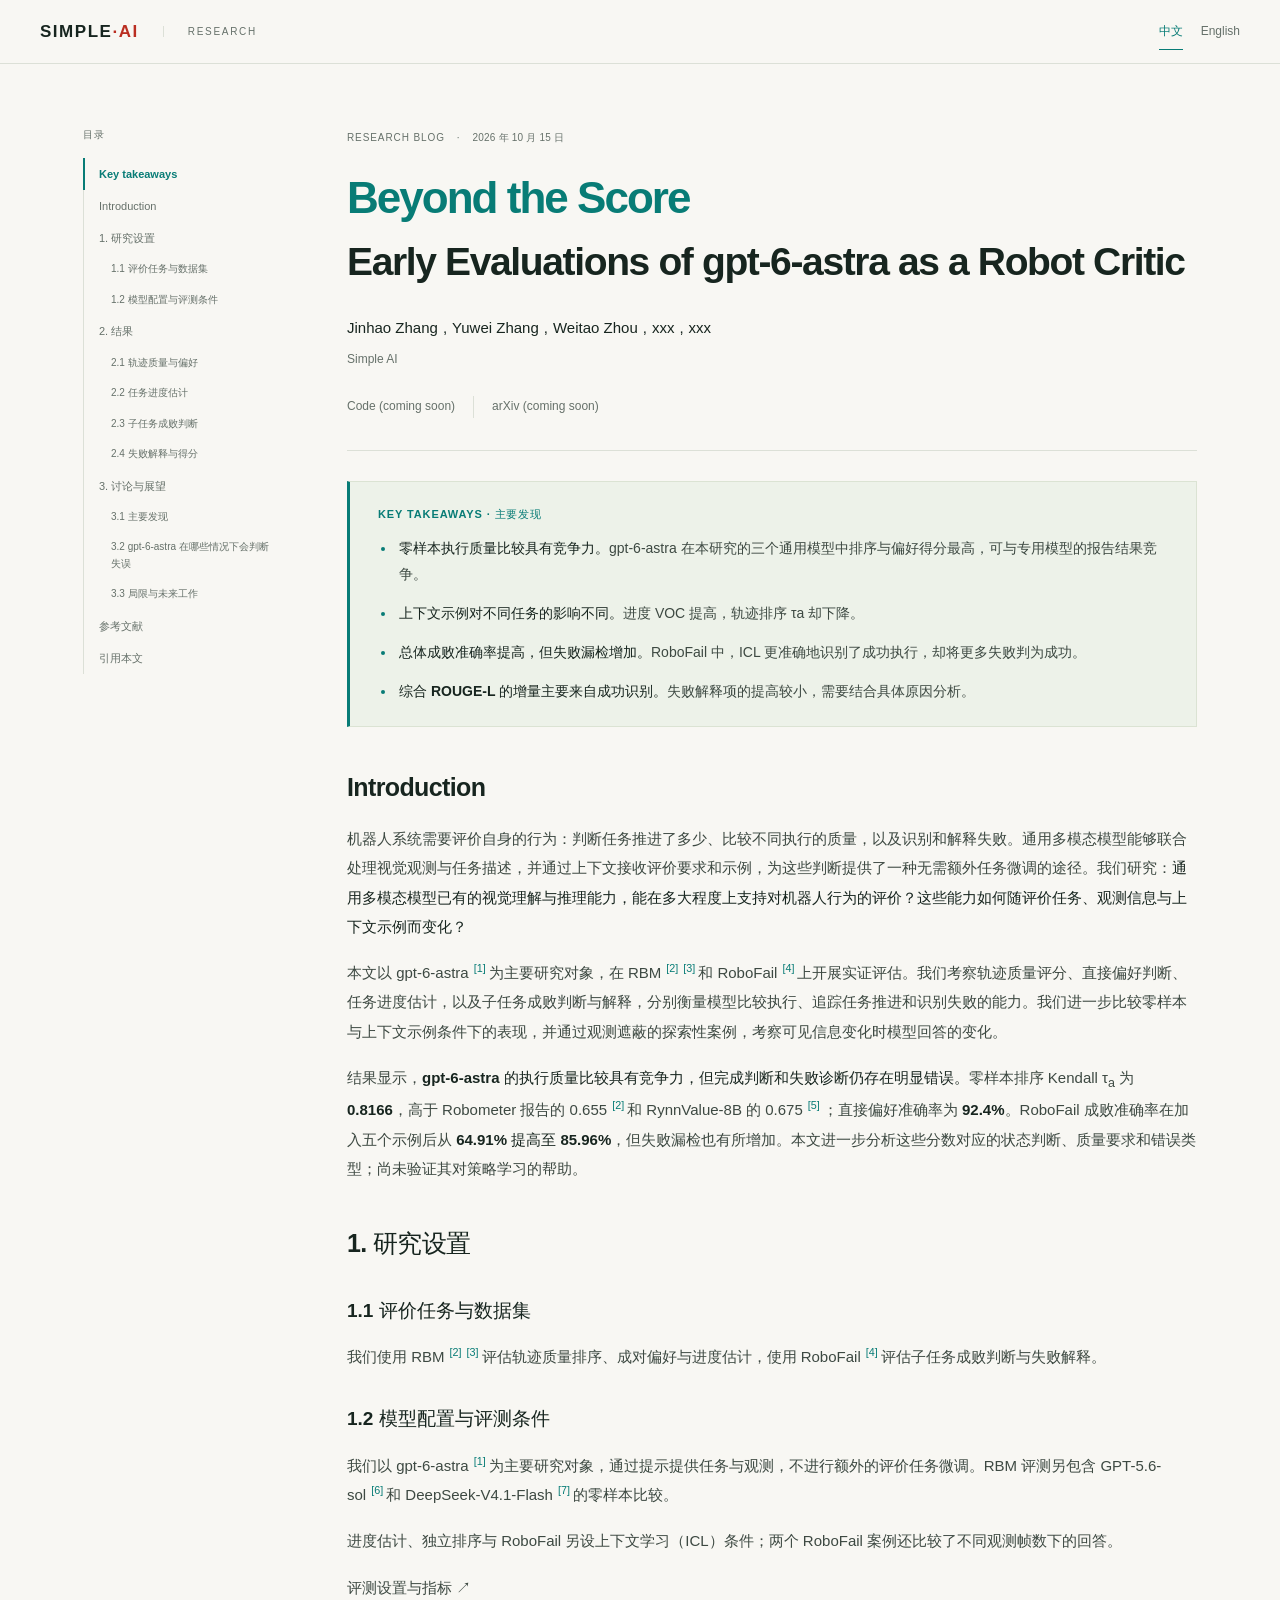
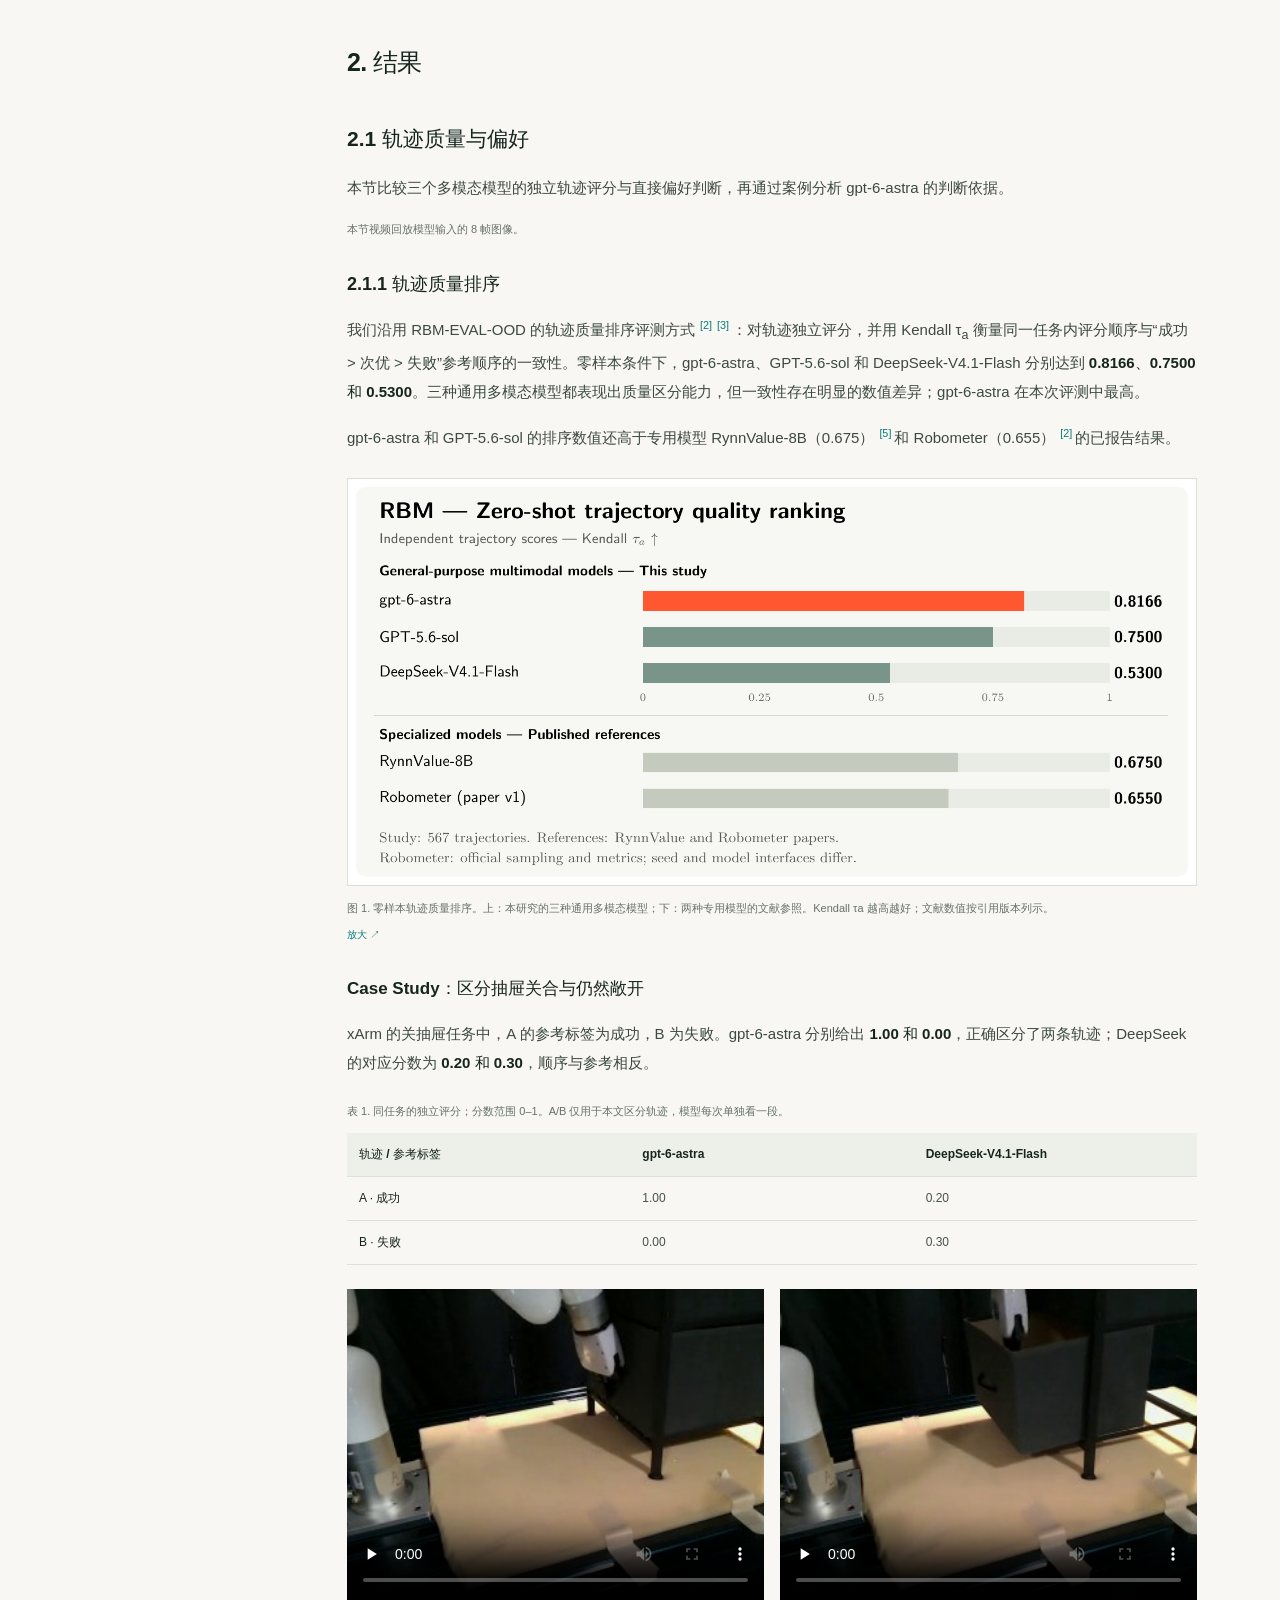
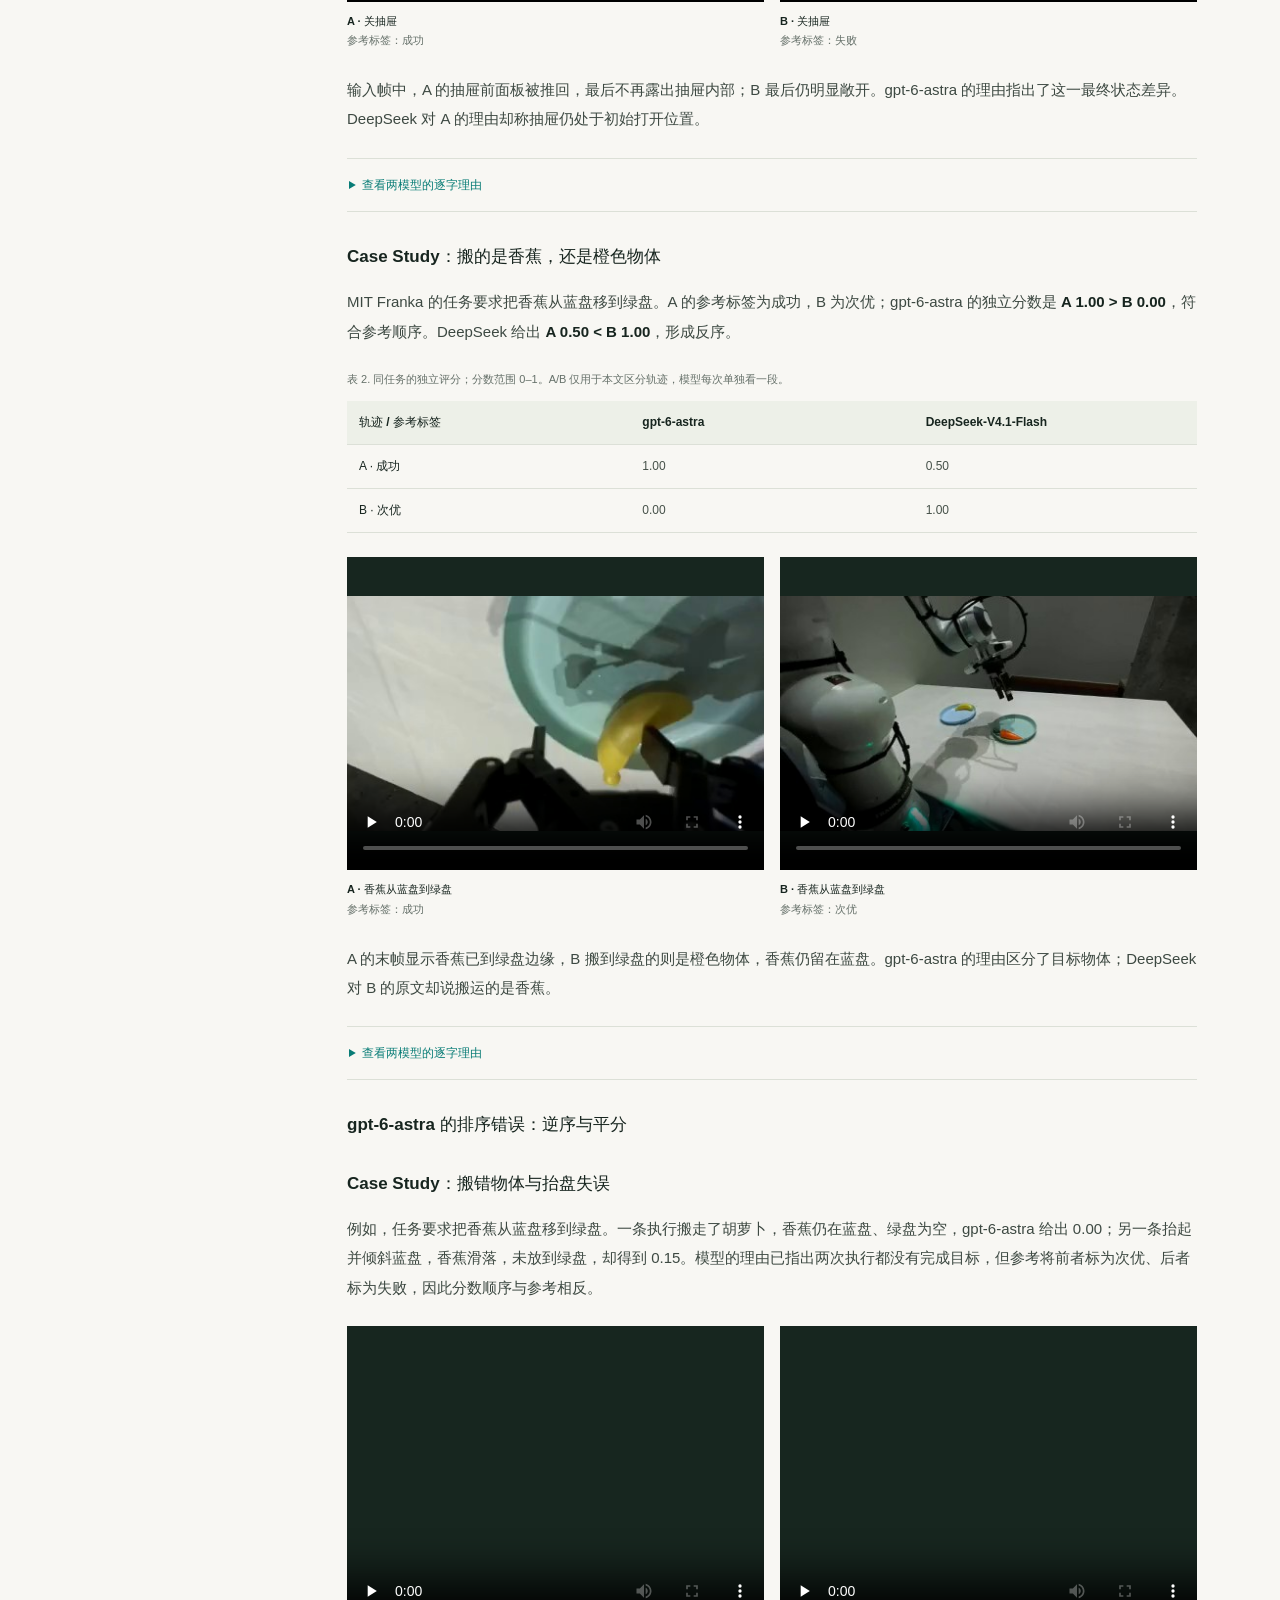
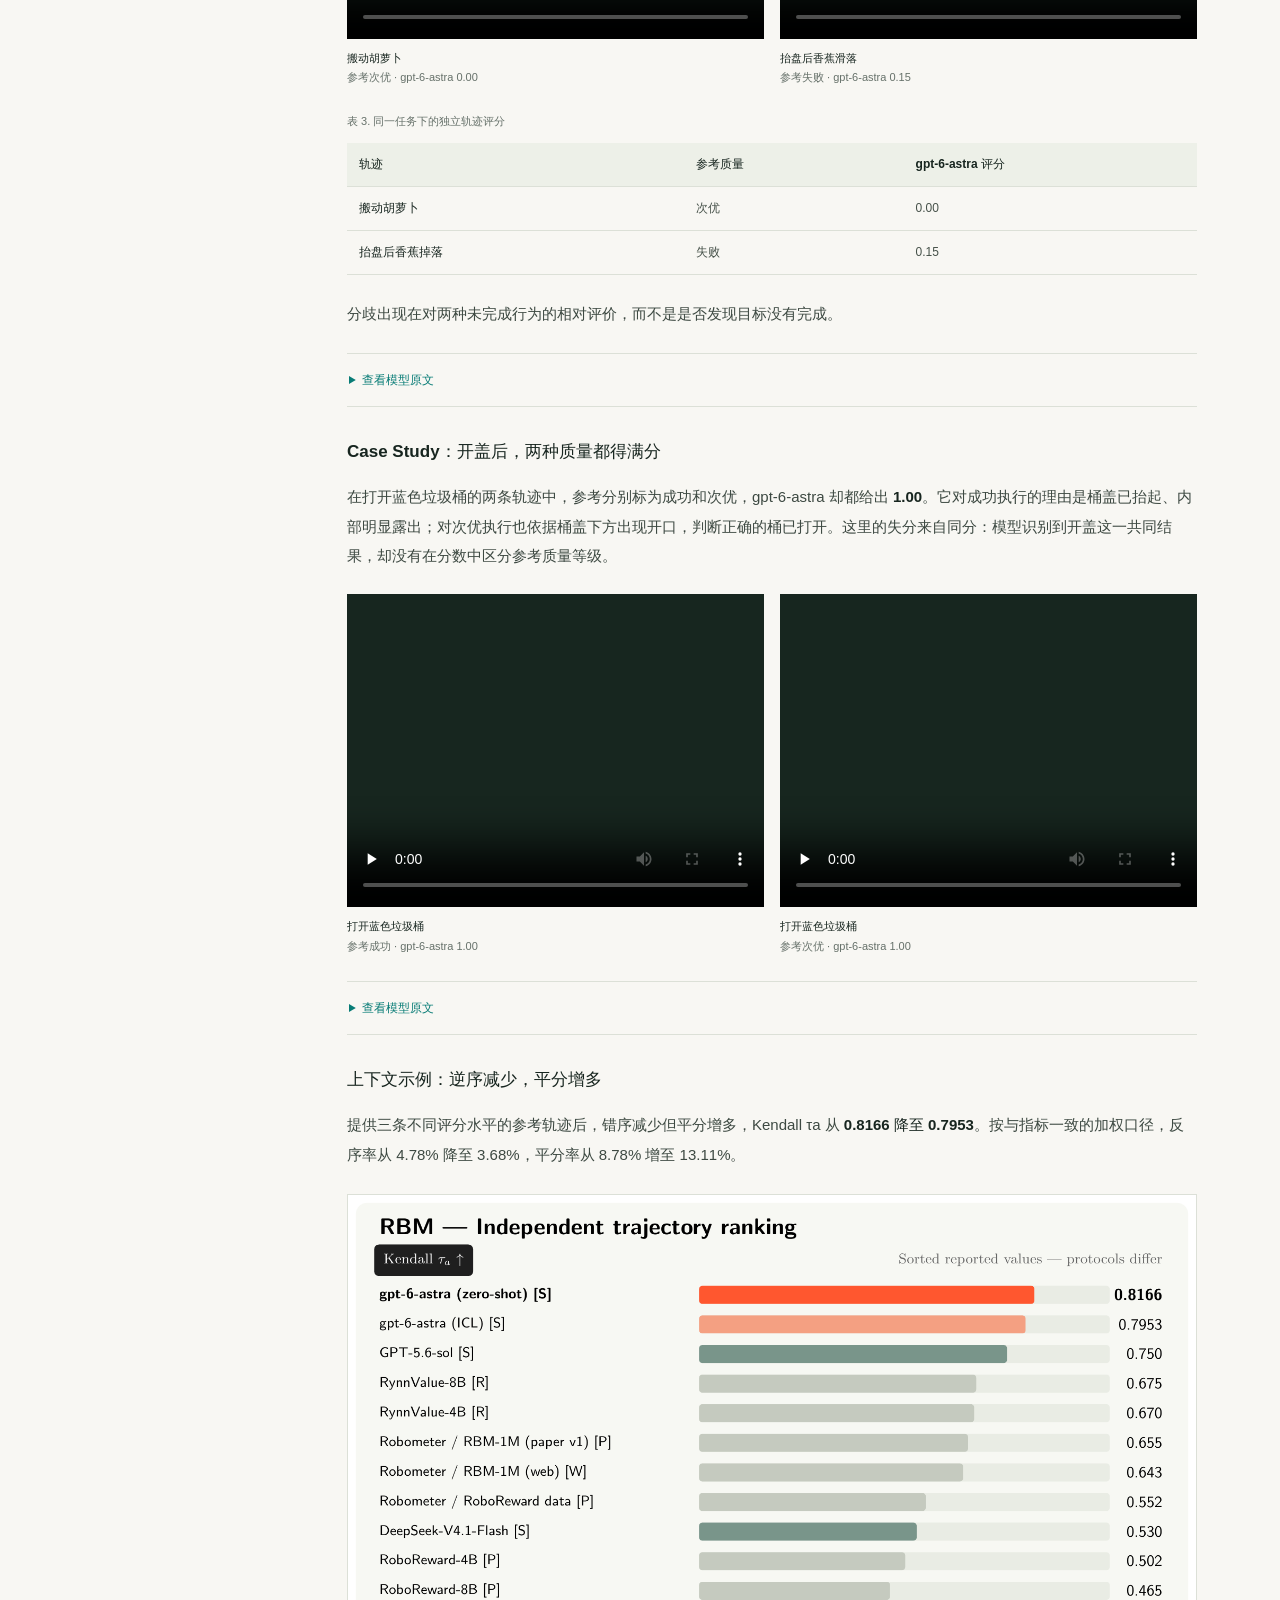
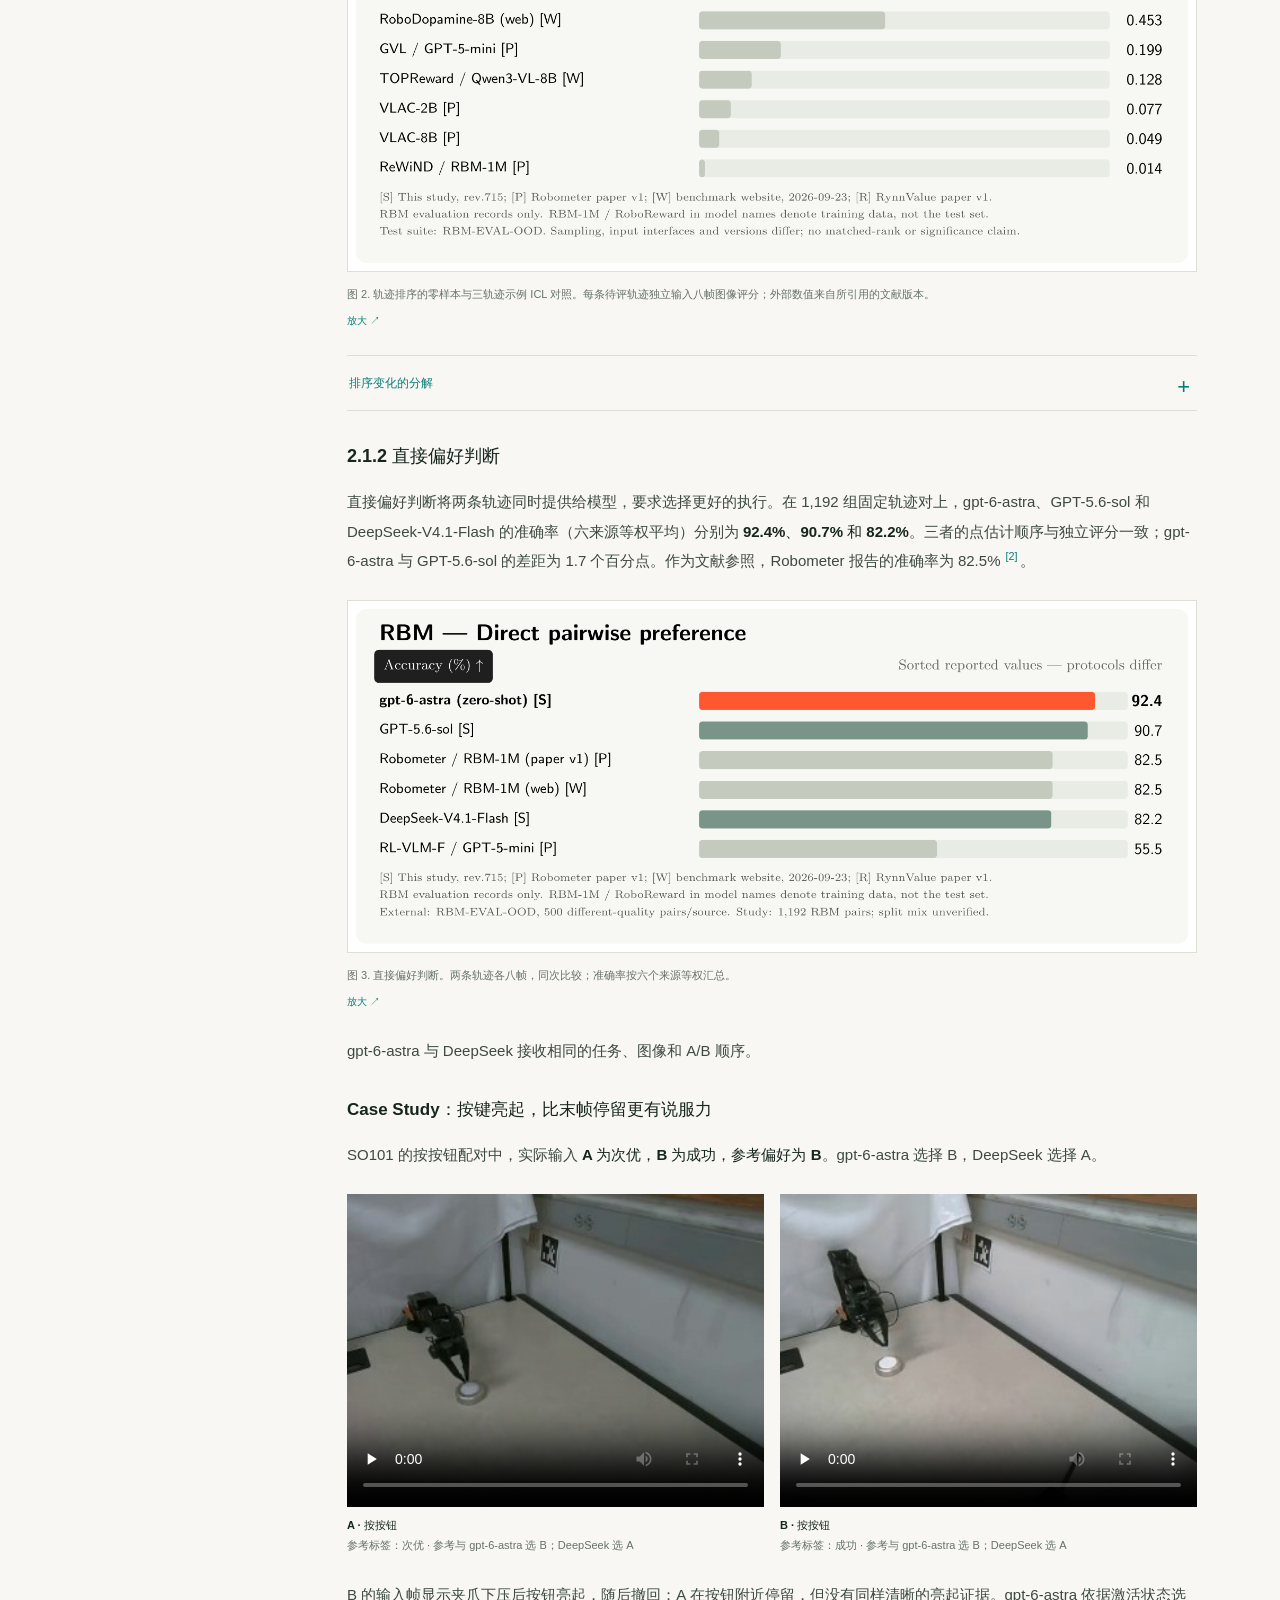
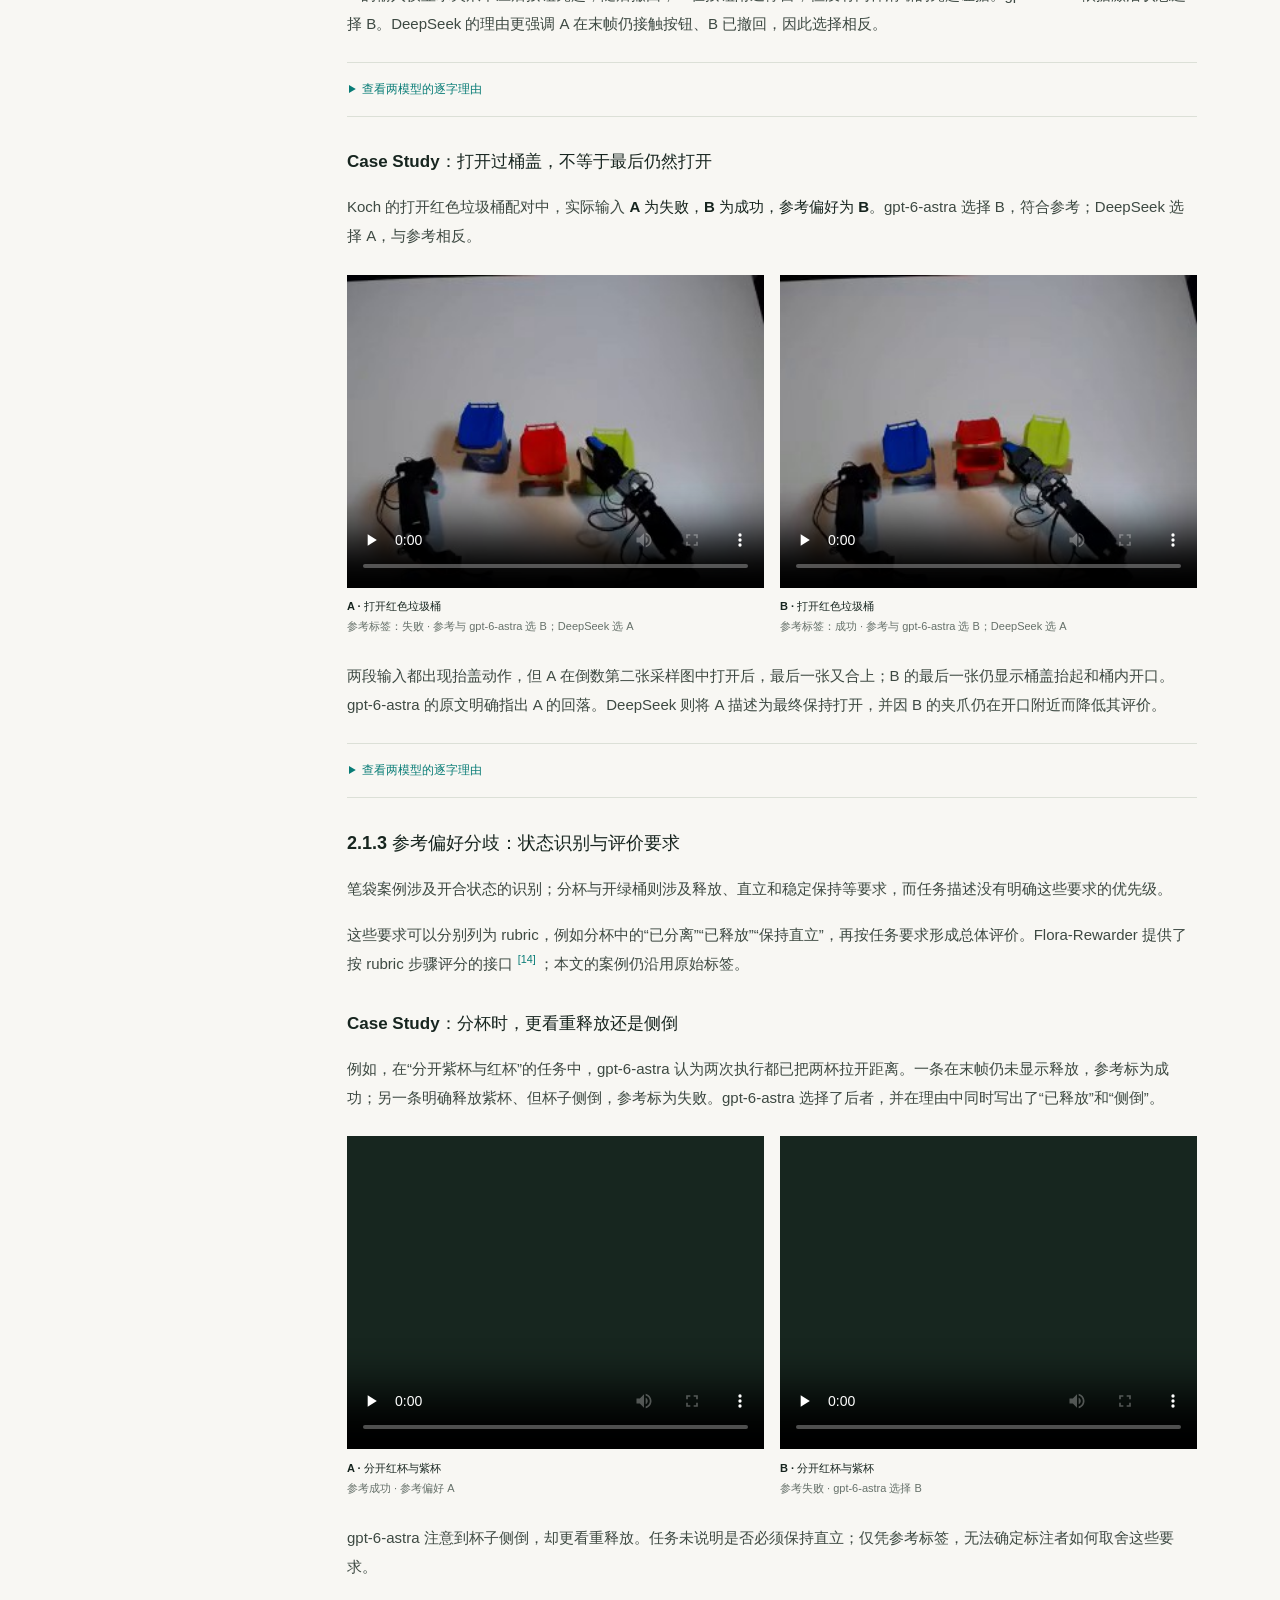
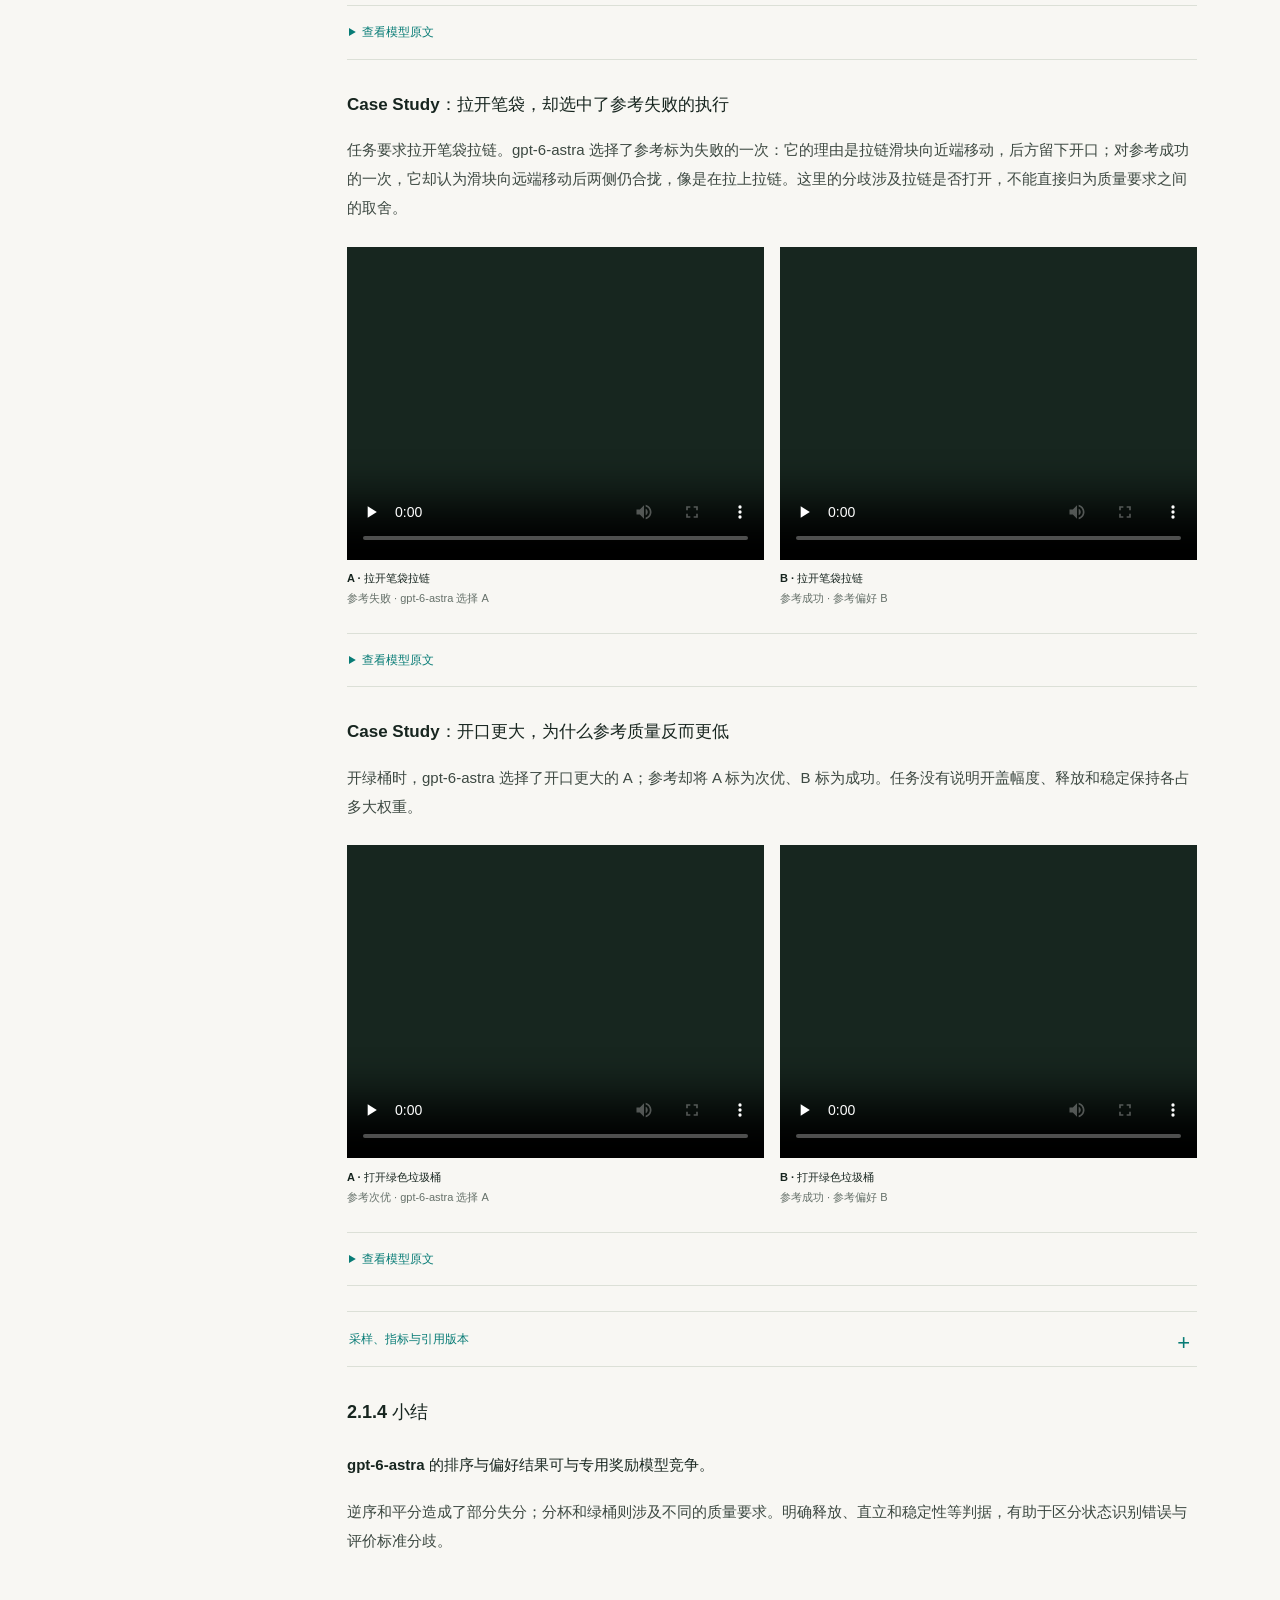
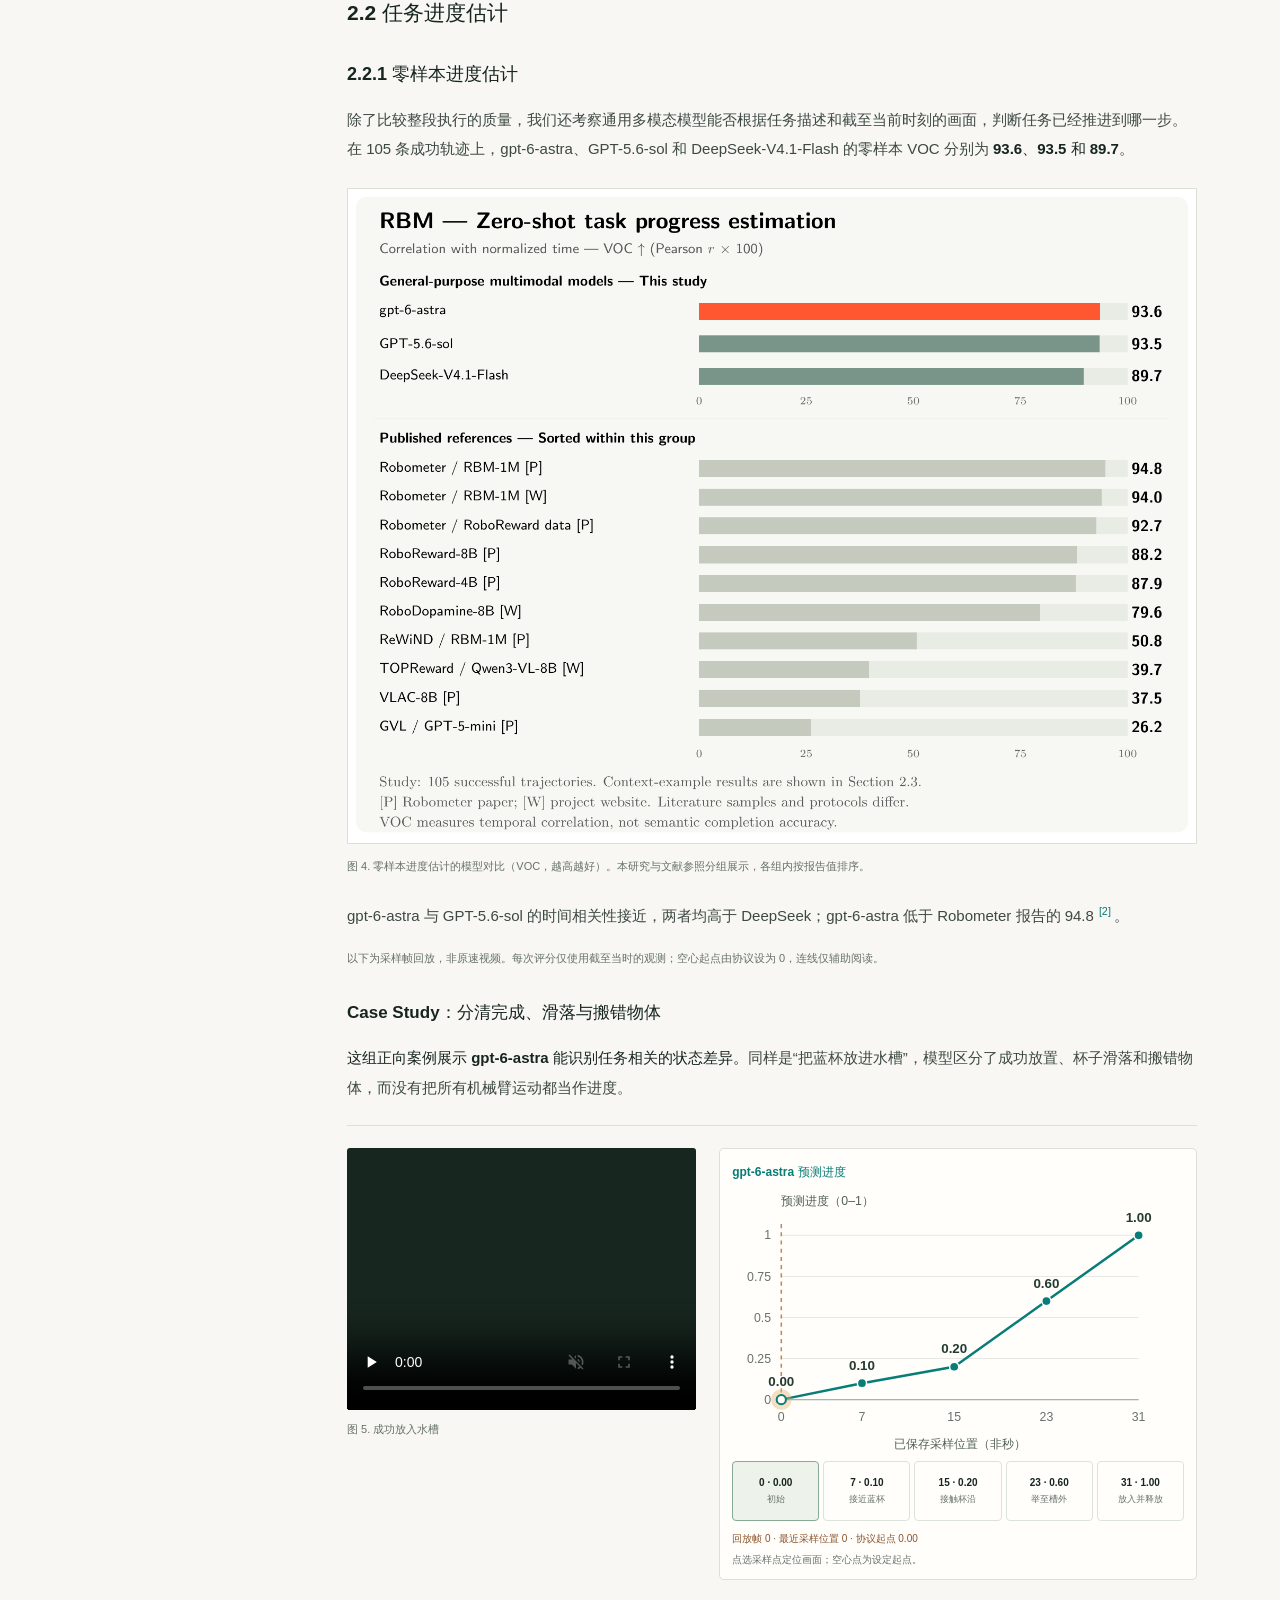
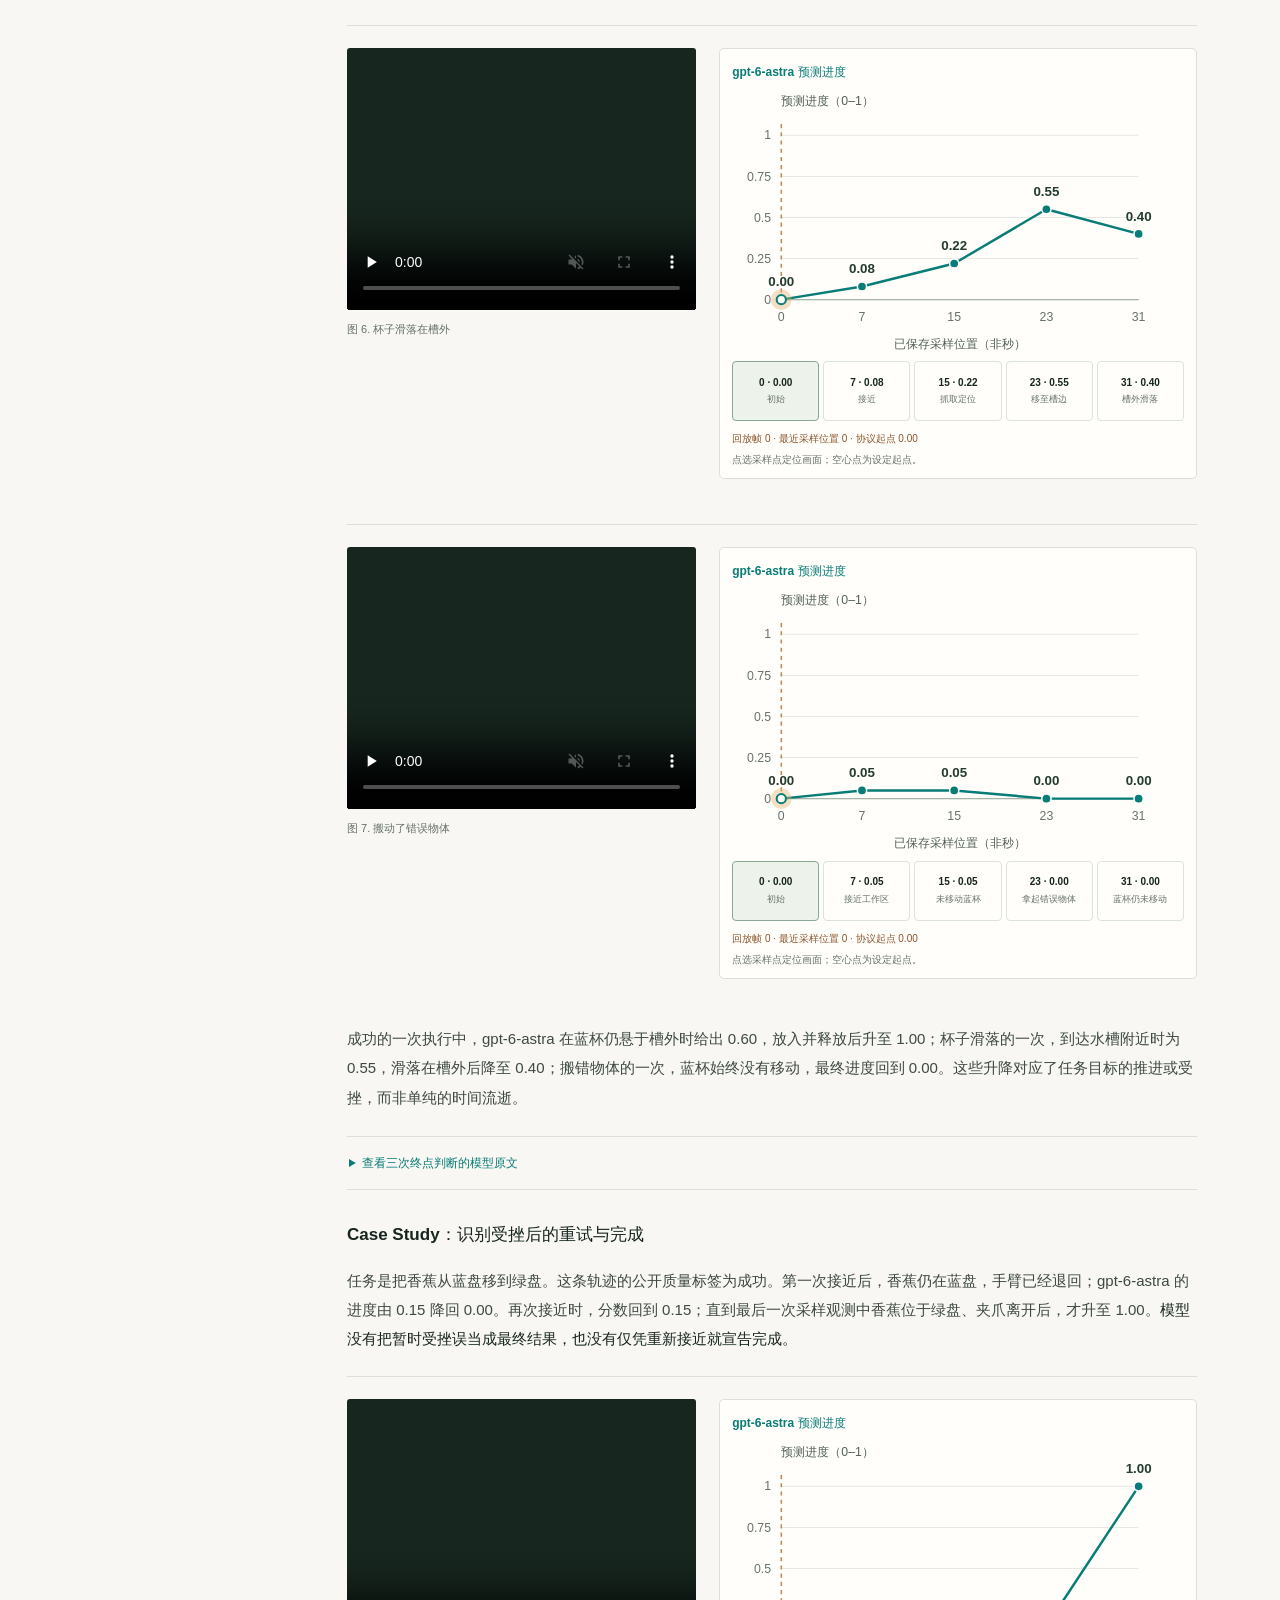
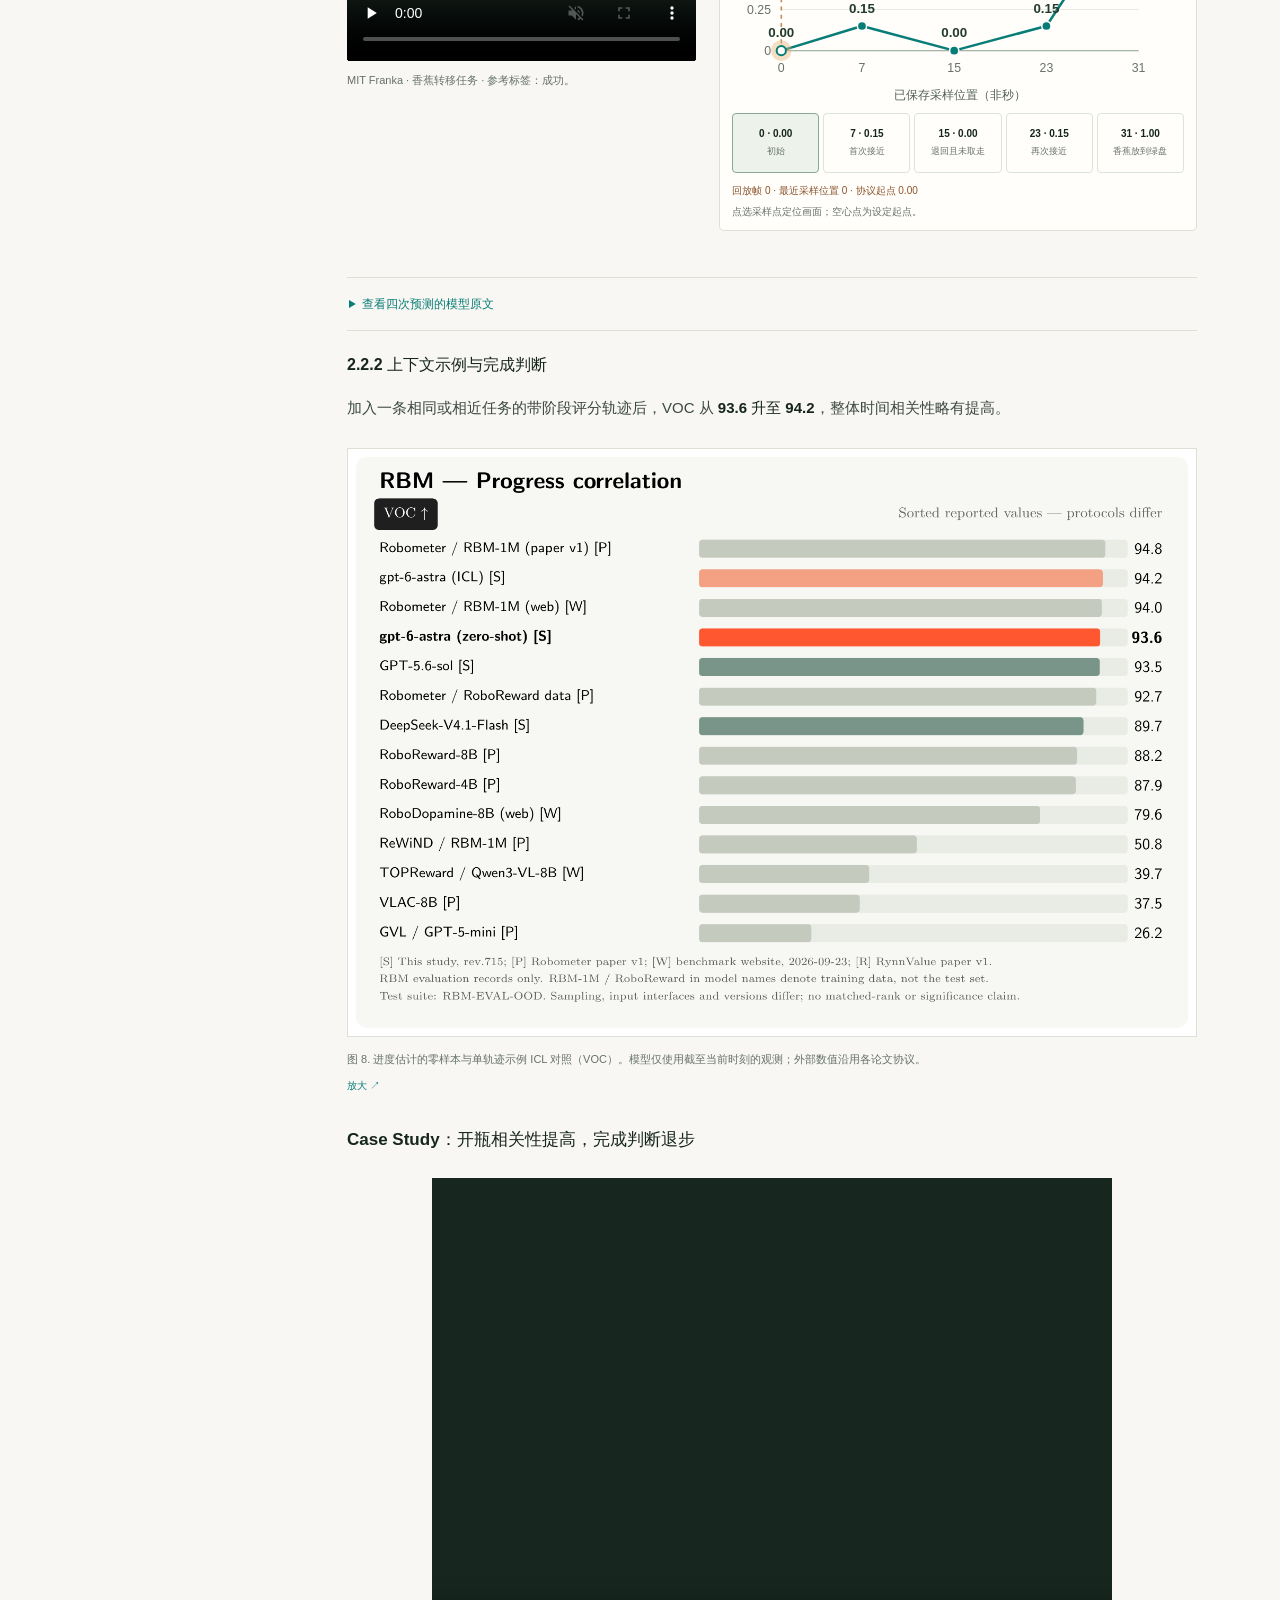
==== index.html @ f00663b4 "Focus section 3.2 on three concrete critic failure modes" ====
<!doctype html>
<html lang="zh-CN">
<head>
<meta charset="utf-8">
<meta name="viewport" content="width=device-width,initial-scale=1">
<title>Beyond the Score: Early Evaluations of gpt-6-astra as a Robot Critic · Simple AI</title>
<meta name="description" content="机器人轨迹质量、进度估计与失败诊断：gpt-6-astra 的离线评估结果、上下文示例分析与研究局限。">
<meta name="theme-color" content="#f8f7f3">
<meta name="citation_author" content="Jinhao Zhang">
<meta name="citation_author" content="Yuwei Zhang">
<meta name="citation_author" content="Weitao Zhou">
<meta property="og:title" content="Beyond the Score: Early Evaluations of gpt-6-astra as a Robot Critic">
<meta property="og:description" content="机器人轨迹质量、进度估计与失败诊断：gpt-6-astra 的离线评估结果、上下文示例分析与研究局限。">
<meta property="og:type" content="article">
<link rel="alternate" hreflang="zh-CN" href="index.html">
<link rel="alternate" hreflang="en" href="en.html">
<link rel="icon" href="assets/favicon.svg" type="image/svg+xml">
<link rel="stylesheet" href="blog.css">
<script src="blog.js" defer>
</script>
</head>
<body>
<a class="skip" href="#takeaways">跳到正文</a>
<header class="header">
<div class="wrap header-inner">
<a class="brand" href="#top" aria-label="Simple AI">SIMPLE<span>·AI</span>
</a>
<span class="research">RESEARCH</span>
<nav class="language-switch" aria-label="语言">
<a data-language-link href="index.html" lang="zh-CN" hreflang="zh-CN" aria-current="page">中文</a>
<a data-language-link href="en.html" lang="en" hreflang="en">English</a>
</nav>
</div>
</header>
<div id="reading-progress" aria-hidden="true">
</div>
<main id="top">
<div class="wrap article-shell">
<aside class="toc" aria-label="文章目录">
<p>目录</p>
<nav>
<a class="" href="#takeaways">Key takeaways</a>
<a class="" href="#overview">Introduction</a>
<a class="" href="#setup">1. 研究设置</a>
<a class="subsection" href="#benchmark-choice">1.1 评价任务与数据集</a>
<a class="subsection" href="#comparison-protocol">1.2 模型配置与评测条件</a>
<a class="" href="#results">2. 结果</a>
<a class="subsection" href="#quality-results">2.1 轨迹质量与偏好</a>
<a class="subsection" href="#progress-results">2.2 任务进度估计</a>
<a class="subsection" href="#failure">2.3 子任务成败判断</a>
<a class="subsection" href="#explanations">2.4 失败解释与得分</a>
<a class="" href="#outlook">3. 讨论与展望</a>
<a class="subsection" href="#conclusions">3.1 主要发现</a>
<a class="subsection" href="#failure-modes">3.2 gpt-6-astra 在哪些情况下会判断失误</a>
<a class="subsection" href="#limitations">3.3 局限与未来工作</a>
<a class="" href="#resources">参考文献</a>
<a class="" href="#citation">引用本文</a>
</nav>
</aside>
<article class="article">
<header class="article-title">
<p class="publication-meta">RESEARCH BLOG <span>·</span> <time datetime="2026-10-15">2026 年 10 月 15 日</time>
</p>
<h1>
<span class="title-name">Beyond the Score</span>
<span class="title-description">Early Evaluations of gpt-6-astra as a Robot Critic</span>
</h1>
<div class="author-block">
<p class="authors">
<span>Jinhao Zhang</span>, <span>Yuwei Zhang</span>, <span>Weitao Zhou</span>, <span>xxx</span>, <span>xxx</span>
</p>
<p class="organization">Simple AI</p>
</div>
<div class="publication-links" aria-label="研究材料">
<span class="unreleased">Code <small>(coming soon)</small>
</span>
<span class="unreleased">arXiv <small>(coming soon)</small>
</span>
</div>
</header>
<section id="takeaways" class="key-takeaways" data-toc>
<h2>Key takeaways · 主要发现</h2>
<ul>
<li>
<strong>零样本执行质量比较具有竞争力。</strong>gpt-6-astra 在本研究的三个通用模型中排序与偏好得分最高，可与专用模型的报告结果竞争。</li>
<li>
<strong>上下文示例对不同任务的影响不同。</strong>进度 VOC 提高，轨迹排序 τa 却下降。</li>
<li>
<strong>总体成败准确率提高，但失败漏检增加。</strong>RoboFail 中，ICL 更准确地识别了成功执行，却将更多失败判为成功。</li>
<li>
<strong>综合 ROUGE-L 的增量主要来自成功识别。</strong>失败解释项的提高较小，需要结合具体原因分析。</li>
</ul>
</section>
<section id="overview" class="" data-toc>
<h2>Introduction</h2>
<p class="">机器人系统需要评价自身的行为：判断任务推进了多少、比较不同执行的质量，以及识别和解释失败。通用多模态模型能够联合处理视觉观测与任务描述，并通过上下文接收评价要求和示例，为这些判断提供了一种无需额外任务微调的途径。我们研究：<strong>通用多模态模型已有的视觉理解与推理能力，能在多大程度上支持对机器人行为的评价？这些能力如何随评价任务、观测信息与上下文示例而变化？</strong>
</p>
<p class="">本文以 gpt-6-astra<sup class="citation">
<a href="#ref-astra" aria-label="OpenAI: gpt-6-astra">[1]</a>
</sup> 为主要研究对象，在 RBM<sup class="citation">
<a href="#ref-robometer" aria-label="Robometer">[2]</a>
</sup>
<sup class="citation">
<a href="#ref-rbm" aria-label="RBM-EVAL-OOD">[3]</a>
</sup> 和 RoboFail<sup class="citation">
<a href="#ref-reflect" aria-label="REFLECT / RoboFail">[4]</a>
</sup> 上开展实证评估。我们考察轨迹质量评分、直接偏好判断、任务进度估计，以及子任务成败判断与解释，分别衡量模型比较执行、追踪任务推进和识别失败的能力。我们进一步比较零样本与上下文示例条件下的表现，并通过观测遮蔽的探索性案例，考察可见信息变化时模型回答的变化。</p>
<p class="">结果显示，<strong>gpt-6-astra 的执行质量比较具有竞争力，但完成判断和失败诊断仍存在明显错误。</strong>零样本排序 Kendall τ<sub>a</sub> 为 <strong>0.8166</strong>，高于 Robometer 报告的 0.655<sup class="citation">
<a href="#ref-robometer" aria-label="Robometer">[2]</a>
</sup> 和 RynnValue-8B 的 0.675<sup class="citation">
<a href="#ref-rynnvalue" aria-label="RynnValue">[5]</a>
</sup>；直接偏好准确率为 <strong>92.4%</strong>。RoboFail 成败准确率在加入五个示例后从 <strong>64.91% 提高至 85.96%</strong>，但失败漏检也有所增加。本文进一步分析这些分数对应的状态判断、质量要求和错误类型；尚未验证其对策略学习的帮助。</p>
</section>
<section id="setup" class="" data-toc>
<h2>1. 研究设置</h2>
<h3 id="benchmark-choice" data-toc>1.1 评价任务与数据集</h3>
<p class="">我们使用 RBM<sup class="citation">
<a href="#ref-robometer" aria-label="Robometer">[2]</a>
</sup>
<sup class="citation">
<a href="#ref-rbm" aria-label="RBM-EVAL-OOD">[3]</a>
</sup> 评估轨迹质量排序、成对偏好与进度估计，使用 RoboFail<sup class="citation">
<a href="#ref-reflect" aria-label="REFLECT / RoboFail">[4]</a>
</sup> 评估子任务成败判断与失败解释。</p>
<h3 id="comparison-protocol" data-toc>1.2 模型配置与评测条件</h3>
<p class="">我们以 gpt-6-astra<sup class="citation">
<a href="#ref-astra" aria-label="OpenAI: gpt-6-astra">[1]</a>
</sup> 为主要研究对象，通过提示提供任务与观测，不进行额外的评价任务微调。RBM 评测另包含 GPT-5.6-sol<sup class="citation">
<a href="#ref-sol" aria-label="OpenAI: GPT-5.6 Sol">[6]</a>
</sup> 和 DeepSeek-V4.1-Flash<sup class="citation">
<a href="#ref-deepseek" aria-label="DeepSeek-V4.1-Flash">[7]</a>
</sup> 的零样本比较。</p>
<p class="">进度估计、独立排序与 RoboFail 另设上下文学习（ICL）条件；两个 RoboFail 案例还比较了不同观测帧数下的回答。</p>
<p class="">
<a href="#metrics">评测设置与指标 ↗</a>
</p>
</section>
<section id="results" class="" data-toc>
<h2>2. 结果</h2>
<section id="quality-results" class="result-topic" data-toc>
<h3>2.1 轨迹质量与偏好</h3>
<p class="">本节比较三个多模态模型的独立轨迹评分与直接偏好判断，再通过案例分析 gpt-6-astra 的判断依据。</p>
<p id="rbm-replay-note" class="fine">本节视频回放模型输入的 8 帧图像。</p>
<h4 id="ranking-results" data-toc>2.1.1 轨迹质量排序</h4>
<p>我们沿用 RBM-EVAL-OOD 的轨迹质量排序评测方式<sup class="citation">
<a href="#ref-robometer" aria-label="Robometer">[2]</a>
</sup>
<sup class="citation">
<a href="#ref-rbm" aria-label="RBM-EVAL-OOD">[3]</a>
</sup>：对轨迹独立评分，并用 Kendall τ<sub>a</sub> 衡量同一任务内评分顺序与“成功 &gt; 次优 &gt; 失败”参考顺序的一致性。零样本条件下，gpt-6-astra、GPT-5.6-sol 和 DeepSeek-V4.1-Flash 分别达到 <strong>0.8166、0.7500 和 0.5300</strong>。三种通用多模态模型都表现出质量区分能力，但一致性存在明显的数值差异；gpt-6-astra 在本次评测中最高。</p>
<p>gpt-6-astra 和 GPT-5.6-sol 的排序数值还高于专用模型 RynnValue-8B（0.675）<sup class="citation">
<a href="#ref-rynnvalue" aria-label="RynnValue">[5]</a>
</sup>和 Robometer（0.655）<sup class="citation">
<a href="#ref-robometer" aria-label="Robometer">[2]</a>
</sup>的已报告结果。</p>
<figure class="figure">
<button type="button" data-zoom aria-label="三种通用多模态模型的零样本排序结果与专用模型文献参照">
<img loading="lazy" src="assets/figures/01_ranking_zero_shot.png" alt="三种通用多模态模型的零样本排序结果与专用模型文献参照" width="1600" height="767">
</button>
<figcaption>图 1. 零样本轨迹质量排序。上：本研究的三种通用多模态模型；下：两种专用模型的文献参照。Kendall τa 越高越好；文献数值按引用版本列示。<span class="zoom-label" aria-hidden="true">放大 ↗</span>
</figcaption>
</figure>

<div class="positive-case" data-positive-case="ranking-drawer">
<h5 class="case-title" id="ranking-drawer-case">Case Study：区分抽屉关合与仍然敞开</h5>
<p>xArm 的关抽屉任务中，A 的参考标签为成功，B 为失败。gpt-6-astra 分别给出 <strong>1.00 和 0.00</strong>，正确区分了两条轨迹；DeepSeek 的对应分数为 <strong>0.20 和 0.30</strong>，顺序与参考相反。</p>
<div class="table-scroll" role="region" tabindex="0">
<table class="case-table">
<caption>表 1. 同任务的独立评分；分数范围 0–1。A/B 仅用于本文区分轨迹，模型每次单独看一段。</caption>
<thead>
<tr>
<th scope="col">轨迹 / 参考标签</th>
<th scope="col">gpt-6-astra</th>
<th scope="col">DeepSeek-V4.1-Flash</th>
</tr>
</thead>
<tbody>
<tr>
<th scope="row">A · 成功</th>
<td>1.00</td>
<td>0.20</td>
</tr>
<tr>
<th scope="row">B · 失败</th>
<td>0.00</td>
<td>0.30</td>
</tr>
</tbody>
</table>
</div>
<div class="case-video-grid case-replay-grid" role="group" aria-labelledby="ranking-drawer-case" aria-describedby="rbm-replay-note">
<figure>
<video controls playsinline preload="none" poster="assets/case-studies/ranking-drawer-a.jpg" aria-label="A · 关抽屉 · 参考标签：成功" aria-describedby="ranking-drawer-a-caption">
<source src="assets/case-studies/ranking-drawer-a.mp4" type="video/mp4">浏览器不支持视频播放。<a href="assets/case-studies/ranking-drawer-a.mp4">打开输入帧回放</a>
</video>
<figcaption id="ranking-drawer-a-caption">
<strong>A · 关抽屉</strong>参考标签：成功</figcaption>
</figure>
<figure>
<video controls playsinline preload="none" poster="assets/case-studies/ranking-drawer-b.jpg" aria-label="B · 关抽屉 · 参考标签：失败" aria-describedby="ranking-drawer-b-caption">
<source src="assets/case-studies/ranking-drawer-b.mp4" type="video/mp4">浏览器不支持视频播放。<a href="assets/case-studies/ranking-drawer-b.mp4">打开输入帧回放</a>
</video>
<figcaption id="ranking-drawer-b-caption">
<strong>B · 关抽屉</strong>参考标签：失败</figcaption>
</figure>
</div>
<p>输入帧中，A 的抽屉前面板被推回，最后不再露出抽屉内部；B 最后仍明显敞开。gpt-6-astra 的理由指出了这一最终状态差异。DeepSeek 对 A 的理由却称抽屉仍处于初始打开位置。</p>
<details class="method-detail">
<summary>查看两模型的逐字理由</summary>
<dl class="model-quotes">
<div>
<dt>gpt-6-astra · A · 1.00</dt>
<dd lang="en">The robot pushes the protruding drawer inward until its front is flush with the cabinet frame and the open top is no longer visible. The final frames show the drawer closed.</dd>
</div>
<div>
<dt>gpt-6-astra · B · 0.00</dt>
<dd lang="en">The drawer remains extended with its open interior clearly visible in the final frames. The robot gripper enters the drawer, but no sustained closing motion or closed final state is shown.</dd>
</div>
<div>
<dt>DeepSeek-V4.1-Flash · A · 0.20</dt>
<dd lang="en">The robot arm approaches and may contact the drawer handle, but the drawer remains in its initial open position; no visible closing motion or flush final state is achieved.</dd>
</div>
<div>
<dt>DeepSeek-V4.1-Flash · B · 0.30</dt>
<dd lang="en">Drawer moves slightly toward closed after initial handle contact, but remains visibly open in the final frame; no complete closure achieved.</dd>
</div>
</dl>
</details>
</div>
<!-- /positive-case -->
<div class="positive-case" data-positive-case="ranking-banana">
<h5 class="case-title" id="ranking-banana-case">Case Study：搬的是香蕉，还是橙色物体</h5>
<p>MIT Franka 的任务要求把香蕉从蓝盘移到绿盘。A 的参考标签为成功，B 为次优；gpt-6-astra 的独立分数是 <strong>A 1.00 > B 0.00</strong>，符合参考顺序。DeepSeek 给出 <strong>A 0.50 < B 1.00</strong>，形成反序。</p>
<div class="table-scroll" role="region" tabindex="0">
<table class="case-table">
<caption>表 2. 同任务的独立评分；分数范围 0–1。A/B 仅用于本文区分轨迹，模型每次单独看一段。</caption>
<thead>
<tr>
<th scope="col">轨迹 / 参考标签</th>
<th scope="col">gpt-6-astra</th>
<th scope="col">DeepSeek-V4.1-Flash</th>
</tr>
</thead>
<tbody>
<tr>
<th scope="row">A · 成功</th>
<td>1.00</td>
<td>0.50</td>
</tr>
<tr>
<th scope="row">B · 次优</th>
<td>0.00</td>
<td>1.00</td>
</tr>
</tbody>
</table>
</div>
<div class="case-video-grid case-replay-grid" role="group" aria-labelledby="ranking-banana-case" aria-describedby="rbm-replay-note">
<figure>
<video controls playsinline preload="none" poster="assets/case-studies/ranking-banana-a.jpg" aria-label="A · 香蕉从蓝盘到绿盘 · 参考标签：成功" aria-describedby="ranking-banana-a-caption">
<source src="assets/case-studies/ranking-banana-a.mp4" type="video/mp4">浏览器不支持视频播放。<a href="assets/case-studies/ranking-banana-a.mp4">打开输入帧回放</a>
</video>
<figcaption id="ranking-banana-a-caption">
<strong>A · 香蕉从蓝盘到绿盘</strong>参考标签：成功</figcaption>
</figure>
<figure>
<video controls playsinline preload="none" poster="assets/case-studies/ranking-banana-b.jpg" aria-label="B · 香蕉从蓝盘到绿盘 · 参考标签：次优" aria-describedby="ranking-banana-b-caption">
<source src="assets/case-studies/ranking-banana-b.mp4" type="video/mp4">浏览器不支持视频播放。<a href="assets/case-studies/ranking-banana-b.mp4">打开输入帧回放</a>
</video>
<figcaption id="ranking-banana-b-caption">
<strong>B · 香蕉从蓝盘到绿盘</strong>参考标签：次优</figcaption>
</figure>
</div>
<p>A 的末帧显示香蕉已到绿盘边缘，B 搬到绿盘的则是橙色物体，香蕉仍留在蓝盘。gpt-6-astra 的理由区分了目标物体；DeepSeek 对 B 的原文却说搬运的是香蕉。</p>
<details class="method-detail">
<summary>查看两模型的逐字理由</summary>
<dl class="model-quotes">
<div>
<dt>gpt-6-astra · A · 1.00</dt>
<dd lang="en">The robot grasps the banana from the blue plate, carries it to the green plate, and opens its gripper. The final frame shows the banana resting on the green plate near its rim, with the carrot left behind.</dd>
</div>
<div>
<dt>gpt-6-astra · B · 0.00</dt>
<dd lang="en">The robot grasps and releases the orange object onto the green plate, not the banana. The yellow banana remains on the blue plate in the final frame, so the requested transfer is not completed.</dd>
</div>
<div>
<dt>DeepSeek-V4.1-Flash · A · 0.50</dt>
<dd lang="en">The robot correctly picks the banana (not the carrot) from the blue plate and moves it toward the green plate. However, the final frame shows the banana still held/at the green plate edge rather than clearly released and resting on the green plate; placement is incomplete.</dd>
</div>
<div>
<dt>DeepSeek-V4.1-Flash · B · 1.00</dt>
<dd lang="en">The robot grasps the banana from the blue plate, lifts it, and releases it onto the green plate; the final frame shows the banana resting on the green plate.</dd>
</div>
</dl>
</details>
</div>
<!-- /positive-case -->
<h5 class="case-title">gpt-6-astra 的排序错误：逆序与平分</h5>

<h5 class="case-title" id="banana-case">Case Study：搬错物体与抬盘失误</h5>
<p>例如，任务要求把香蕉从蓝盘移到绿盘。一条执行搬走了胡萝卜，香蕉仍在蓝盘、绿盘为空，gpt-6-astra 给出 0.00；另一条抬起并倾斜蓝盘，香蕉滑落，未放到绿盘，却得到 0.15。模型的理由已指出两次执行都没有完成目标，但参考将前者标为次优、后者标为失败，因此分数顺序与参考相反。</p>
<div class="case-video-grid case-replay-grid" role="group" aria-labelledby="banana-case" aria-describedby="rbm-replay-note">
<figure>
<video controls playsinline preload="none" poster="assets/case-studies/banana-wrong-object.jpg" aria-label="搬动胡萝卜，参考次优 · gpt-6-astra 0.00，评测输入帧回放" aria-describedby="banana-wrong-object-caption">
<source src="assets/case-studies/banana-wrong-object.mp4" type="video/mp4">当前浏览器不支持视频播放。<a href="assets/case-studies/banana-wrong-object.mp4">打开输入帧回放</a>
</video>
<figcaption id="banana-wrong-object-caption">
<strong>搬动胡萝卜</strong>参考次优 · gpt-6-astra 0.00</figcaption>
</figure>
<figure>
<video controls playsinline preload="none" poster="assets/case-studies/banana-tilted-plate.jpg" aria-label="抬盘后香蕉滑落，参考失败 · gpt-6-astra 0.15，评测输入帧回放" aria-describedby="banana-tilted-plate-caption">
<source src="assets/case-studies/banana-tilted-plate.mp4" type="video/mp4">当前浏览器不支持视频播放。<a href="assets/case-studies/banana-tilted-plate.mp4">打开输入帧回放</a>
</video>
<figcaption id="banana-tilted-plate-caption">
<strong>抬盘后香蕉滑落</strong>参考失败 · gpt-6-astra 0.15</figcaption>
</figure>
</div>
<div class="table-scroll" role="region" tabindex="0">
<table class="case-table">
<caption>表 3. 同一任务下的独立轨迹评分</caption>
<thead>
<tr>
<th scope="col">轨迹</th>
<th scope="col">参考质量</th>
<th scope="col">gpt-6-astra 评分</th>
</tr>
</thead>
<tbody>
<tr>
<th scope="row">搬动胡萝卜</th>
<td>次优</td>
<td>0.00</td>
</tr>
<tr>
<th scope="row">抬盘后香蕉掉落</th>
<td>失败</td>
<td>0.15</td>
</tr>
</tbody>
</table>
</div>
<p>分歧出现在对两种未完成行为的相对评价，而不是是否发现目标没有完成。</p>
<details class="method-detail">
<summary>查看模型原文</summary>
<dl class="model-quotes">
<div>
<dt>搬动胡萝卜：0.00</dt>
<dd lang="en">The robot picks up the orange carrot rather than the yellow banana and releases it to the right of the green plate. The banana remains on the blue plate, and the green plate is empty.</dd>
</div>
<div>
<dt>抬盘后香蕉滑落：0.15</dt>
<dd lang="en">The robot approaches the banana but appears to lift and tilt the blue plate instead of grasping the banana. The banana slides or falls off to the right; no placement or release onto the green plate is visible.</dd>
</div>
</dl>
</details>
<h5 class="case-title" id="blue-bin-case">Case Study：开盖后，两种质量都得满分</h5>
<p>在打开蓝色垃圾桶的两条轨迹中，参考分别标为成功和次优，gpt-6-astra 却都给出 <strong>1.00</strong>。它对成功执行的理由是桶盖已抬起、内部明显露出；对次优执行也依据桶盖下方出现开口，判断正确的桶已打开。这里的失分来自同分：模型识别到开盖这一共同结果，却没有在分数中区分参考质量等级。</p>
<div class="case-video-grid case-replay-grid" role="group" aria-labelledby="blue-bin-case" aria-describedby="rbm-replay-note">
<figure>
<video controls playsinline preload="none" poster="assets/case-studies/blue-bin-success.jpg" aria-label="打开蓝色垃圾桶，参考成功 · gpt-6-astra 1.00，评测输入帧回放" aria-describedby="blue-bin-success-caption">
<source src="assets/case-studies/blue-bin-success.mp4" type="video/mp4">当前浏览器不支持视频播放。<a href="assets/case-studies/blue-bin-success.mp4">打开输入帧回放</a>
</video>
<figcaption id="blue-bin-success-caption">
<strong>打开蓝色垃圾桶</strong>参考成功 · gpt-6-astra 1.00</figcaption>
</figure>
<figure>
<video controls playsinline preload="none" poster="assets/case-studies/blue-bin-suboptimal.jpg" aria-label="打开蓝色垃圾桶，参考次优 · gpt-6-astra 1.00，评测输入帧回放" aria-describedby="blue-bin-suboptimal-caption">
<source src="assets/case-studies/blue-bin-suboptimal.mp4" type="video/mp4">当前浏览器不支持视频播放。<a href="assets/case-studies/blue-bin-suboptimal.mp4">打开输入帧回放</a>
</video>
<figcaption id="blue-bin-suboptimal-caption">
<strong>打开蓝色垃圾桶</strong>参考次优 · gpt-6-astra 1.00</figcaption>
</figure>
</div>
<details class="method-detail">
<summary>查看模型原文</summary>
<dl class="model-quotes">
<div>
<dt>参考成功：1.00</dt>
<dd lang="en">The left gripper lifts the blue bin&#x27;s lid, leaving its dark interior visibly exposed in the final frames. The red and green bins remain closed.</dd>
</div>
<div>
<dt>参考次优：1.00</dt>
<dd lang="en">The left gripper lifts the blue bin’s lid, leaving a visible opening beneath it in the final frame. The correct bin is opened; the red and green bins remain closed.</dd>
</div>
</dl>
</details>
<h5 id="ranking-context" class="case-title">上下文示例：逆序减少，平分增多</h5>
<p>提供三条不同评分水平的参考轨迹后，错序减少但平分增多，Kendall τa 从 <strong>0.8166 降至 0.7953</strong>。按与指标一致的加权口径，反序率从 4.78% 降至 3.68%，平分率从 8.78% 增至 13.11%。</p>
<figure class="figure">
<button type="button" data-zoom aria-label="放大轨迹排序零样本与 ICL 对照图">
<img loading="lazy" src="assets/figures/01_ranking.png" alt="轨迹质量排序：gpt-6-astra 零样本 Kendall τa 为 0.8166，三轨迹示例 ICL 为 0.7953；外部数值来自所引用的文献版本。" width="1600" height="1276">
</button>
<figcaption>图 2. <span>轨迹排序的零样本与三轨迹示例 ICL 对照。每条待评轨迹独立输入八帧图像评分；外部数值来自所引用的文献版本。</span>
<span class="zoom-label" aria-hidden="true">放大 ↗</span>
</figcaption>
</figure>
<details class="research-detail">
<summary>排序变化的分解</summary>
<p class="">41 个来源–任务组中，8 组提高、10 组下降、23 组不变。下图按评分器的成对权重分解正确顺序、平分与颠倒。</p>
<figure class="study-figure">
<div class="stack-key">
<span>
<i>
</i>正确顺序</span>
<span>
<i>
</i>平分</span>
<span>
<i>
</i>颠倒</span>
</div>
<div class="stack-heading">
<strong>零样本</strong>
<span>τa 0.8166</span>
</div>
<div class="outcome-stack" role="img" aria-label="正确顺序 86.44% · 平分 8.78% · 颠倒 4.78%">
<span style="width:86.44%">
</span>
<span style="width:8.78%">
</span>
<span style="width:4.78%">
</span>
</div>
<p class="stack-values">正确顺序 86.44% · 平分 8.78% · 颠倒 4.78%</p>
<div class="stack-heading">
<strong>三参考轨迹 ICL</strong>
<span>τa 0.7953</span>
</div>
<div class="outcome-stack" role="img" aria-label="正确顺序 83.21% · 平分 13.11% · 颠倒 3.68%">
<span style="width:83.21%">
</span>
<span style="width:13.11%">
</span>
<span style="width:3.68%">
</span>
</div>
<p class="stack-values">正确顺序 83.21% · 平分 13.11% · 颠倒 3.68%</p>
<figcaption>图 S1. 与报告得分一致的加权成对结果，非独立轨迹对的未加权计数。τa 等于正确顺序权重减去颠倒权重。</figcaption>
</figure>
</details>
<h4 id="preference-results" data-toc>2.1.2 直接偏好判断</h4>
<p>直接偏好判断将两条轨迹同时提供给模型，要求选择更好的执行。在 1,192 组固定轨迹对上，gpt-6-astra、GPT-5.6-sol 和 DeepSeek-V4.1-Flash 的准确率（六来源等权平均）分别为 <strong>92.4%、90.7% 和 82.2%</strong>。三者的点估计顺序与独立评分一致；gpt-6-astra 与 GPT-5.6-sol 的差距为 1.7 个百分点。作为文献参照，Robometer 报告的准确率为 82.5%<sup class="citation">
<a href="#ref-robometer" aria-label="Robometer">[2]</a>
</sup>。</p>
<figure class="figure">
<button type="button" data-zoom aria-label="放大直接偏好判断图">
<img loading="lazy" src="assets/figures/02_preference.png" alt="直接偏好判断：gpt-6-astra 在 1,192 组固定轨迹对上的准确率（六来源等权平均）为 92.4%。" width="1600" height="662">
</button>
<figcaption>图 3. <span>直接偏好判断。两条轨迹各八帧，同次比较；准确率按六个来源等权汇总。</span>
<span class="zoom-label" aria-hidden="true">放大 ↗</span>
</figcaption>
</figure>
<p>gpt-6-astra 与 DeepSeek 接收相同的任务、图像和 A/B 顺序。</p>
<div class="positive-case" data-positive-case="preference-button">
<h5 class="case-title" id="preference-button-case">Case Study：按键亮起，比末帧停留更有说服力</h5>
<p>SO101 的按按钮配对中，实际输入 <strong>A 为次优，B 为成功，参考偏好为 B</strong>。gpt-6-astra 选择 B，DeepSeek 选择 A。</p>
<div class="case-video-grid case-replay-grid" role="group" aria-labelledby="preference-button-case" aria-describedby="rbm-replay-note">
<figure>
<video controls playsinline preload="none" poster="assets/case-studies/preference-button-a.jpg" aria-label="A · 按按钮 · 参考标签：次优 · 参考与 gpt-6-astra 选 B；DeepSeek 选 A" aria-describedby="preference-button-a-caption">
<source src="assets/case-studies/preference-button-a.mp4" type="video/mp4">浏览器不支持视频播放。<a href="assets/case-studies/preference-button-a.mp4">打开输入帧回放</a>
</video>
<figcaption id="preference-button-a-caption">
<strong>A · 按按钮</strong>参考标签：次优 · 参考与 gpt-6-astra 选 B；DeepSeek 选 A</figcaption>
</figure>
<figure>
<video controls playsinline preload="none" poster="assets/case-studies/preference-button-b.jpg" aria-label="B · 按按钮 · 参考标签：成功 · 参考与 gpt-6-astra 选 B；DeepSeek 选 A" aria-describedby="preference-button-b-caption">
<source src="assets/case-studies/preference-button-b.mp4" type="video/mp4">浏览器不支持视频播放。<a href="assets/case-studies/preference-button-b.mp4">打开输入帧回放</a>
</video>
<figcaption id="preference-button-b-caption">
<strong>B · 按按钮</strong>参考标签：成功 · 参考与 gpt-6-astra 选 B；DeepSeek 选 A</figcaption>
</figure>
</div>
<p>B 的输入帧显示夹爪下压后按钮亮起，随后撤回；A 在按钮附近停留，但没有同样清晰的亮起证据。gpt-6-astra 依据激活状态选择 B。DeepSeek 的理由更强调 A 在末帧仍接触按钮、B 已撤回，因此选择相反。</p>
<details class="method-detail">
<summary>查看两模型的逐字理由</summary>
<dl class="model-quotes">
<div>
<dt>gpt-6-astra · 实际选择 B</dt>
<dd lang="en">B lowers its gripper onto the button, which visibly lights up, then retracts. A approaches the button but shows no clear depression or activation.</dd>
</div>
<div>
<dt>DeepSeek-V4.1-Flash · 实际选择 A</dt>
<dd lang="en">In A, the gripper descends onto the button and remains in contact with it at the final frame, indicating a press. In B, the gripper approaches the button but then retracts, leaving the button without clear sustained contact/pressing at the end.</dd>
</div>
</dl>
</details>
</div>
<!-- /positive-case -->
<div class="positive-case" data-positive-case="preference-red-bin">
<h5 class="case-title" id="preference-red-bin-case">Case Study：打开过桶盖，不等于最后仍然打开</h5>
<p>Koch 的打开红色垃圾桶配对中，实际输入 <strong>A 为失败，B 为成功，参考偏好为 B</strong>。gpt-6-astra 选择 B，符合参考；DeepSeek 选择 A，与参考相反。</p>
<div class="case-video-grid case-replay-grid" role="group" aria-labelledby="preference-red-bin-case" aria-describedby="rbm-replay-note">
<figure>
<video controls playsinline preload="none" poster="assets/case-studies/preference-red-bin-a.jpg" aria-label="A · 打开红色垃圾桶 · 参考标签：失败 · 参考与 gpt-6-astra 选 B；DeepSeek 选 A" aria-describedby="preference-red-bin-a-caption">
<source src="assets/case-studies/preference-red-bin-a.mp4" type="video/mp4">浏览器不支持视频播放。<a href="assets/case-studies/preference-red-bin-a.mp4">打开输入帧回放</a>
</video>
<figcaption id="preference-red-bin-a-caption">
<strong>A · 打开红色垃圾桶</strong>参考标签：失败 · 参考与 gpt-6-astra 选 B；DeepSeek 选 A</figcaption>
</figure>
<figure>
<video controls playsinline preload="none" poster="assets/case-studies/preference-red-bin-b.jpg" aria-label="B · 打开红色垃圾桶 · 参考标签：成功 · 参考与 gpt-6-astra 选 B；DeepSeek 选 A" aria-describedby="preference-red-bin-b-caption">
<source src="assets/case-studies/preference-red-bin-b.mp4" type="video/mp4">浏览器不支持视频播放。<a href="assets/case-studies/preference-red-bin-b.mp4">打开输入帧回放</a>
</video>
<figcaption id="preference-red-bin-b-caption">
<strong>B · 打开红色垃圾桶</strong>参考标签：成功 · 参考与 gpt-6-astra 选 B；DeepSeek 选 A</figcaption>
</figure>
</div>
<p>两段输入都出现抬盖动作，但 A 在倒数第二张采样图中打开后，最后一张又合上；B 的最后一张仍显示桶盖抬起和桶内开口。gpt-6-astra 的原文明确指出 A 的回落。DeepSeek 则将 A 描述为最终保持打开，并因 B 的夹爪仍在开口附近而降低其评价。</p>
<details class="method-detail">
<summary>查看两模型的逐字理由</summary>
<dl class="model-quotes">
<div>
<dt>gpt-6-astra · 实际选择 B</dt>
<dd lang="en">Both executions lift the correct red bin&#x27;s lid, but A&#x27;s lid falls closed again in its final frame. B ends with the lid raised and the bin interior visibly exposed, achieving the requested open state.</dd>
</div>
<div>
<dt>DeepSeek-V4.1-Flash · 实际选择 A</dt>
<dd lang="en">A&#x27;s right arm lifts the red bin lid and retracts, leaving the red bin visibly open; B reaches the red bin but its gripper remains at/in the opening at the final frame, so the release/open state is less complete.</dd>
</div>
</dl>
</details>
</div>
<!-- /positive-case -->

<h4 id="preference-criteria" data-toc>2.1.3 参考偏好分歧：状态识别与评价要求</h4>
<p>笔袋案例涉及开合状态的识别；分杯与开绿桶则涉及释放、直立和稳定保持等要求，而任务描述没有明确这些要求的优先级。</p>
<p>这些要求可以分别列为 rubric，例如分杯中的“已分离”“已释放”“保持直立”，再按任务要求形成总体评价。Flora-Rewarder 提供了按 rubric 步骤评分的接口<sup class="citation">
<a href="#ref-flora" aria-label="NVIDIA Flora-Rewarder">[14]</a>
</sup>；本文的案例仍沿用原始标签。</p>
<h5 class="case-title" id="separate-cups-case">Case Study：分杯时，更看重释放还是侧倒</h5>
<p>例如，在“分开紫杯与红杯”的任务中，gpt-6-astra 认为两次执行都已把两杯拉开距离。一条在末帧仍未显示释放，参考标为成功；另一条明确释放紫杯、但杯子侧倒，参考标为失败。gpt-6-astra 选择了后者，并在理由中同时写出了“已释放”和“侧倒”。</p>
<div class="case-video-grid case-replay-grid" role="group" aria-labelledby="separate-cups-case" aria-describedby="rbm-replay-note">
<figure>
<video controls playsinline preload="none" poster="assets/case-studies/separate-cups-a.jpg" aria-label="A · 分开红杯与紫杯，参考成功 · 参考偏好 A，评测输入帧回放" aria-describedby="separate-cups-a-caption">
<source src="assets/case-studies/separate-cups-a.mp4" type="video/mp4">当前浏览器不支持视频播放。<a href="assets/case-studies/separate-cups-a.mp4">打开输入帧回放</a>
</video>
<figcaption id="separate-cups-a-caption">
<strong>A · 分开红杯与紫杯</strong>参考成功 · 参考偏好 A</figcaption>
</figure>
<figure>
<video controls playsinline preload="none" poster="assets/case-studies/separate-cups-b.jpg" aria-label="B · 分开红杯与紫杯，参考失败 · gpt-6-astra 选择 B，评测输入帧回放" aria-describedby="separate-cups-b-caption">
<source src="assets/case-studies/separate-cups-b.mp4" type="video/mp4">当前浏览器不支持视频播放。<a href="assets/case-studies/separate-cups-b.mp4">打开输入帧回放</a>
</video>
<figcaption id="separate-cups-b-caption">
<strong>B · 分开红杯与紫杯</strong>参考失败 · gpt-6-astra 选择 B</figcaption>
</figure>
</div>
<p>gpt-6-astra 注意到杯子侧倒，却更看重释放。任务未说明是否必须保持直立；仅凭参考标签，无法确定标注者如何取舍这些要求。</p>
<details class="method-detail">
<summary>查看模型原文</summary>
<dl class="model-quotes">
<div>
<dt>模型选择参考失败的执行（原文 B）</dt>
<dd lang="en">Both executions move the red cup left and purple cup right, creating a large gap. B additionally visibly releases the purple cup, which ends on its side away from the gripper; A ends with both cups still at the grippers, so release is not demonstrated.</dd>
</div>
</dl>
</details>
<h5 class="case-title" id="pencil-case-case">Case Study：拉开笔袋，却选中了参考失败的执行</h5>
<p>任务要求拉开笔袋拉链。gpt-6-astra 选择了参考标为失败的一次：它的理由是拉链滑块向近端移动，后方留下开口；对参考成功的一次，它却认为滑块向远端移动后两侧仍合拢，像是在拉上拉链。这里的分歧涉及拉链是否打开，不能直接归为质量要求之间的取舍。</p>
<div class="case-video-grid case-replay-grid" role="group" aria-labelledby="pencil-case-case" aria-describedby="rbm-replay-note">
<figure>
<video controls playsinline preload="none" poster="assets/case-studies/unzip-pencil-case-a.jpg" aria-label="A · 拉开笔袋拉链，参考失败 · gpt-6-astra 选择 A，评测输入帧回放" aria-describedby="unzip-pencil-case-a-caption">
<source src="assets/case-studies/unzip-pencil-case-a.mp4" type="video/mp4">当前浏览器不支持视频播放。<a href="assets/case-studies/unzip-pencil-case-a.mp4">打开输入帧回放</a>
</video>
<figcaption id="unzip-pencil-case-a-caption">
<strong>A · 拉开笔袋拉链</strong>参考失败 · gpt-6-astra 选择 A</figcaption>
</figure>
<figure>
<video controls playsinline preload="none" poster="assets/case-studies/unzip-pencil-case-b.jpg" aria-label="B · 拉开笔袋拉链，参考成功 · 参考偏好 B，评测输入帧回放" aria-describedby="unzip-pencil-case-b-caption">
<source src="assets/case-studies/unzip-pencil-case-b.mp4" type="video/mp4">当前浏览器不支持视频播放。<a href="assets/case-studies/unzip-pencil-case-b.mp4">打开输入帧回放</a>
</video>
<figcaption id="unzip-pencil-case-b-caption">
<strong>B · 拉开笔袋拉链</strong>参考成功 · 参考偏好 B</figcaption>
</figure>
</div>
<details class="method-detail">
<summary>查看模型原文</summary>
<dl class="model-quotes">
<div>
<dt>模型选择参考失败的执行（原文 A）</dt>
<dd lang="en">A moves the zipper slider toward the near end, leaving a visible opening behind it. B pulls the slider toward the far end and leaves the zipper edges joined, appearing to close rather than unzip the case.</dd>
</div>
</dl>
</details>
<h5 class="case-title" id="green-bin-case">Case Study：开口更大，为什么参考质量反而更低</h5>
<p>开绿桶时，gpt-6-astra 选择了开口更大的 A；参考却将 A 标为次优、B 标为成功。任务没有说明开盖幅度、释放和稳定保持各占多大权重。</p>
<div class="case-video-grid case-replay-grid" role="group" aria-labelledby="green-bin-case" aria-describedby="rbm-replay-note">
<figure>
<video controls playsinline preload="none" poster="assets/case-studies/green-bin-a.jpg" aria-label="A · 打开绿色垃圾桶，参考次优 · gpt-6-astra 选择 A，评测输入帧回放" aria-describedby="green-bin-a-caption">
<source src="assets/case-studies/green-bin-a.mp4" type="video/mp4">当前浏览器不支持视频播放。<a href="assets/case-studies/green-bin-a.mp4">打开输入帧回放</a>
</video>
<figcaption id="green-bin-a-caption">
<strong>A · 打开绿色垃圾桶</strong>参考次优 · gpt-6-astra 选择 A</figcaption>
</figure>
<figure>
<video controls playsinline preload="none" poster="assets/case-studies/green-bin-b.jpg" aria-label="B · 打开绿色垃圾桶，参考成功 · 参考偏好 B，评测输入帧回放" aria-describedby="green-bin-b-caption">
<source src="assets/case-studies/green-bin-b.mp4" type="video/mp4">当前浏览器不支持视频播放。<a href="assets/case-studies/green-bin-b.mp4">打开输入帧回放</a>
</video>
<figcaption id="green-bin-b-caption">
<strong>B · 打开绿色垃圾桶</strong>参考成功 · 参考偏好 B</figcaption>
</figure>
</div>
<details class="method-detail">
<summary>查看模型原文</summary>
<dl class="model-quotes">
<div>
<dt>模型选择参考次优的执行（原文 A）</dt>
<dd lang="en">Both robots engage the correct green bin and lift its lid, but A raises the lid farther, leaving the interior more fully exposed. B ends with the lid only partially raised. Neither clearly demonstrates release.</dd>
</div>
</dl>
</details>
<details class="research-detail">
<summary>采样、指标与引用版本</summary>
<p class="">排序与“不同质量”偏好评测复用 Robometer 官方采样和指标规则，使用 seed=44。571 条缓存轨迹中，4 条属于仅含成功样本的任务，按官方规则排除后得到 567 条；偏好配对按每来源最多 500 对采样，共 1,192 对。两项指标均按六来源等权汇总。</p>
<p class="">本研究 seed=44，当前官方默认值为 42。双方均匀取 8 帧；gpt-6-astra 通过提示输出评分或 A/B，Robometer 使用训练后的 progress/preference head。正文引用 Robometer v1 的 τa=0.655；v2 对应值约为 0.643。</p>
</details>
<h4 id="quality-results-summary" data-toc>2.1.4 小结</h4>
<div class="section-summary" id="literature">
<p>
<strong>gpt-6-astra 的排序与偏好结果可与专用奖励模型竞争。</strong>
</p>
<p>逆序和平分造成了部分失分；分杯和绿桶则涉及不同的质量要求。明确释放、直立和稳定性等判据，有助于区分状态识别错误与评价标准分歧。</p>
</div>
</section>
<section id="progress-results" class="result-topic" data-toc>
<h3 id="context">2.2 任务进度估计</h3>
<h4 id="progress-zero" data-toc>2.2.1 零样本进度估计</h4>
<p>除了比较整段执行的质量，我们还考察通用多模态模型能否根据任务描述和截至当前时刻的画面，判断任务已经推进到哪一步。在 105 条成功轨迹上，gpt-6-astra、GPT-5.6-sol 和 DeepSeek-V4.1-Flash 的零样本 VOC 分别为 <strong>93.6、93.5 和 89.7</strong>。</p>
<figure class="figure">
<button type="button" data-zoom aria-label="零样本任务进度估计：gpt-6-astra 93.6、GPT-5.6-sol 93.5、DeepSeek-V4.1-Flash 89.7；文献参照单独列示。">
<img loading="lazy" src="assets/figures/03_progress_zero_shot.png" alt="零样本任务进度估计：gpt-6-astra 93.6、GPT-5.6-sol 93.5、DeepSeek-V4.1-Flash 89.7；文献参照单独列示。" width="1600" height="1233">
</button>
<figcaption>图 4. <span>零样本进度估计的模型对比（VOC，越高越好）。本研究与文献参照分组展示，各组内按报告值排序。</span>
</figcaption>
</figure>
<p>gpt-6-astra 与 GPT-5.6-sol 的时间相关性接近，两者均高于 DeepSeek；gpt-6-astra 低于 Robometer 报告的 94.8<sup class="citation">
<a href="#ref-robometer" aria-label="Robometer">[2]</a>
</sup>。</p>

<p class="fine">以下为采样帧回放，非原速视频。每次评分仅使用截至当时的观测；空心起点由协议设为 0，连线仅辅助阅读。</p>
<h5 class="case-title" id="bluecup-case">Case Study：分清完成、滑落与搬错物体</h5>
<p>
<strong>这组正向案例展示 gpt-6-astra 能识别任务相关的状态差异。</strong>同样是“把蓝杯放进水槽”，模型区分了成功放置、杯子滑落和搬错物体，而没有把所有机械臂运动都当作进度。</p>
<div class="progress-compare" data-progress-compare data-progress-indices="0,7,15,23,31" data-progress-values="0.00,0.10,0.20,0.60,1.00" data-progress-fps="4" data-progress-frames="32">
    <figure class="progress-video">
<video controls playsinline muted preload="none" poster="assets/rbm/q0041-poster.jpg" src="assets/rbm/q0041-replay.mp4" aria-label="成功放入水槽" aria-describedby="cup-success-playback-note">
</video>
<figcaption>图 5. 成功放入水槽</figcaption>
</figure>
    <div class="progress-chart">
<p class="progress-chart-title">gpt-6-astra 预测进度</p>
<svg class="progress-svg" viewBox="0 0 440 270" role="img" aria-labelledby="cup-success-chart-title cup-success-chart-desc">
<title id="cup-success-chart-title">成功放入水槽 · gpt-6-astra 预测进度</title>
<desc id="cup-success-chart-desc">采样位置与进度：0: 0.00；7: 0.10；15: 0.20；23: 0.60；31: 1.00。起点由协议设为 0，其余为模型预测；连线仅辅助阅读。</desc>
<text class="progress-axis-title" x="48" y="20">预测进度（0–1）</text>
<line class="progress-grid" x1="48" x2="396" y1="210.00" y2="210.00"/>
<text class="progress-tick" x="38" y="214.00" text-anchor="end">0</text>
<line class="progress-grid" x1="48" x2="396" y1="170.00" y2="170.00"/>
<text class="progress-tick" x="38" y="174.00" text-anchor="end">0.25</text>
<line class="progress-grid" x1="48" x2="396" y1="130.00" y2="130.00"/>
<text class="progress-tick" x="38" y="134.00" text-anchor="end">0.5</text>
<line class="progress-grid" x1="48" x2="396" y1="90.00" y2="90.00"/>
<text class="progress-tick" x="38" y="94.00" text-anchor="end">0.75</text>
<line class="progress-grid" x1="48" x2="396" y1="50.00" y2="50.00"/>
<text class="progress-tick" x="38" y="54.00" text-anchor="end">1</text>
<line class="progress-baseline" x1="48" x2="396" y1="210" y2="210"/>
<text class="progress-tick" x="48.00" y="231" text-anchor="middle">0</text>
<text class="progress-tick" x="126.58" y="231" text-anchor="middle">7</text>
<text class="progress-tick" x="216.39" y="231" text-anchor="middle">15</text>
<text class="progress-tick" x="306.19" y="231" text-anchor="middle">23</text>
<text class="progress-tick" x="396.00" y="231" text-anchor="middle">31</text>
<text class="progress-axis-title" x="222" y="257" text-anchor="middle">已保存采样位置（非秒）</text>
<polyline class="progress-line" points="48.00,210.00 126.58,194.00 216.39,178.00 306.19,114.00 396.00,50.00"/>
<line class="progress-playhead" data-progress-cursor x1="48" x2="48" y1="39" y2="210"/>
<g data-progress-point="0" class="progress-point is-active">
<circle class="progress-halo" cx="48.00" cy="210.00" r="10"/>
<circle class="progress-dot is-fixed" cx="48.00" cy="210.00" r="4.5"/>
<text class="progress-value" x="48.00" y="197.00" text-anchor="middle">0.00</text>
</g>
<g data-progress-point="7" class="progress-point">
<circle class="progress-halo" cx="126.58" cy="194.00" r="10"/>
<circle class="progress-dot" cx="126.58" cy="194.00" r="4.5"/>
<text class="progress-value" x="126.58" y="181.00" text-anchor="middle">0.10</text>
</g>
<g data-progress-point="15" class="progress-point">
<circle class="progress-halo" cx="216.39" cy="178.00" r="10"/>
<circle class="progress-dot" cx="216.39" cy="178.00" r="4.5"/>
<text class="progress-value" x="216.39" y="165.00" text-anchor="middle">0.20</text>
</g>
<g data-progress-point="23" class="progress-point">
<circle class="progress-halo" cx="306.19" cy="114.00" r="10"/>
<circle class="progress-dot" cx="306.19" cy="114.00" r="4.5"/>
<text class="progress-value" x="306.19" y="101.00" text-anchor="middle">0.60</text>
</g>
<g data-progress-point="31" class="progress-point">
<circle class="progress-halo" cx="396.00" cy="50.00" r="10"/>
<circle class="progress-dot" cx="396.00" cy="50.00" r="4.5"/>
<text class="progress-value" x="396.00" y="37.00" text-anchor="middle">1.00</text>
</g>
</svg>
<div class="progress-samples" role="group" aria-label="定位到对应采样画面">
<button type="button" data-progress-seek="0" aria-label="定位到采样位置 0：初始，进度 0.00" aria-pressed="true">
<span>0 · 0.00</span>
<small>初始</small>
</button>
<button type="button" data-progress-seek="7" aria-label="定位到采样位置 7：接近蓝杯，进度 0.10" aria-pressed="false">
<span>7 · 0.10</span>
<small>接近蓝杯</small>
</button>
<button type="button" data-progress-seek="15" aria-label="定位到采样位置 15：接触杯沿，进度 0.20" aria-pressed="false">
<span>15 · 0.20</span>
<small>接触杯沿</small>
</button>
<button type="button" data-progress-seek="23" aria-label="定位到采样位置 23：举至槽外，进度 0.60" aria-pressed="false">
<span>23 · 0.60</span>
<small>举至槽外</small>
</button>
<button type="button" data-progress-seek="31" aria-label="定位到采样位置 31：放入并释放，进度 1.00" aria-pressed="false">
<span>31 · 1.00</span>
<small>放入并释放</small>
</button>
</div>
<p class="progress-playback-status" data-progress-status>回放帧 0 · 最近采样位置 0 · 协议起点 0.00</p>
<p class="progress-chart-note" id="cup-success-playback-note">点选采样点定位画面；空心点为设定起点。</p>
</div>
</div>
<div class="progress-compare" data-progress-compare data-progress-indices="0,7,15,23,31" data-progress-values="0.00,0.08,0.22,0.55,0.40" data-progress-fps="4" data-progress-frames="32">
    <figure class="progress-video">
<video controls playsinline muted preload="none" poster="assets/rbm/q0039-poster.jpg" src="assets/rbm/q0039-replay.mp4" aria-label="杯子滑落在槽外" aria-describedby="cup-slip-playback-note">
</video>
<figcaption>图 6. 杯子滑落在槽外</figcaption>
</figure>
    <div class="progress-chart">
<p class="progress-chart-title">gpt-6-astra 预测进度</p>
<svg class="progress-svg" viewBox="0 0 440 270" role="img" aria-labelledby="cup-slip-chart-title cup-slip-chart-desc">
<title id="cup-slip-chart-title">杯子滑落在槽外 · gpt-6-astra 预测进度</title>
<desc id="cup-slip-chart-desc">采样位置与进度：0: 0.00；7: 0.08；15: 0.22；23: 0.55；31: 0.40。起点由协议设为 0，其余为模型预测；连线仅辅助阅读。</desc>
<text class="progress-axis-title" x="48" y="20">预测进度（0–1）</text>
<line class="progress-grid" x1="48" x2="396" y1="210.00" y2="210.00"/>
<text class="progress-tick" x="38" y="214.00" text-anchor="end">0</text>
<line class="progress-grid" x1="48" x2="396" y1="170.00" y2="170.00"/>
<text class="progress-tick" x="38" y="174.00" text-anchor="end">0.25</text>
<line class="progress-grid" x1="48" x2="396" y1="130.00" y2="130.00"/>
<text class="progress-tick" x="38" y="134.00" text-anchor="end">0.5</text>
<line class="progress-grid" x1="48" x2="396" y1="90.00" y2="90.00"/>
<text class="progress-tick" x="38" y="94.00" text-anchor="end">0.75</text>
<line class="progress-grid" x1="48" x2="396" y1="50.00" y2="50.00"/>
<text class="progress-tick" x="38" y="54.00" text-anchor="end">1</text>
<line class="progress-baseline" x1="48" x2="396" y1="210" y2="210"/>
<text class="progress-tick" x="48.00" y="231" text-anchor="middle">0</text>
<text class="progress-tick" x="126.58" y="231" text-anchor="middle">7</text>
<text class="progress-tick" x="216.39" y="231" text-anchor="middle">15</text>
<text class="progress-tick" x="306.19" y="231" text-anchor="middle">23</text>
<text class="progress-tick" x="396.00" y="231" text-anchor="middle">31</text>
<text class="progress-axis-title" x="222" y="257" text-anchor="middle">已保存采样位置（非秒）</text>
<polyline class="progress-line" points="48.00,210.00 126.58,197.20 216.39,174.80 306.19,122.00 396.00,146.00"/>
<line class="progress-playhead" data-progress-cursor x1="48" x2="48" y1="39" y2="210"/>
<g data-progress-point="0" class="progress-point is-active">
<circle class="progress-halo" cx="48.00" cy="210.00" r="10"/>
<circle class="progress-dot is-fixed" cx="48.00" cy="210.00" r="4.5"/>
<text class="progress-value" x="48.00" y="197.00" text-anchor="middle">0.00</text>
</g>
<g data-progress-point="7" class="progress-point">
<circle class="progress-halo" cx="126.58" cy="197.20" r="10"/>
<circle class="progress-dot" cx="126.58" cy="197.20" r="4.5"/>
<text class="progress-value" x="126.58" y="184.20" text-anchor="middle">0.08</text>
</g>
<g data-progress-point="15" class="progress-point">
<circle class="progress-halo" cx="216.39" cy="174.80" r="10"/>
<circle class="progress-dot" cx="216.39" cy="174.80" r="4.5"/>
<text class="progress-value" x="216.39" y="161.80" text-anchor="middle">0.22</text>
</g>
<g data-progress-point="23" class="progress-point">
<circle class="progress-halo" cx="306.19" cy="122.00" r="10"/>
<circle class="progress-dot" cx="306.19" cy="122.00" r="4.5"/>
<text class="progress-value" x="306.19" y="109.00" text-anchor="middle">0.55</text>
</g>
<g data-progress-point="31" class="progress-point">
<circle class="progress-halo" cx="396.00" cy="146.00" r="10"/>
<circle class="progress-dot" cx="396.00" cy="146.00" r="4.5"/>
<text class="progress-value" x="396.00" y="133.00" text-anchor="middle">0.40</text>
</g>
</svg>
<div class="progress-samples" role="group" aria-label="定位到对应采样画面">
<button type="button" data-progress-seek="0" aria-label="定位到采样位置 0：初始，进度 0.00" aria-pressed="true">
<span>0 · 0.00</span>
<small>初始</small>
</button>
<button type="button" data-progress-seek="7" aria-label="定位到采样位置 7：接近，进度 0.08" aria-pressed="false">
<span>7 · 0.08</span>
<small>接近</small>
</button>
<button type="button" data-progress-seek="15" aria-label="定位到采样位置 15：抓取定位，进度 0.22" aria-pressed="false">
<span>15 · 0.22</span>
<small>抓取定位</small>
</button>
<button type="button" data-progress-seek="23" aria-label="定位到采样位置 23：移至槽边，进度 0.55" aria-pressed="false">
<span>23 · 0.55</span>
<small>移至槽边</small>
</button>
<button type="button" data-progress-seek="31" aria-label="定位到采样位置 31：槽外滑落，进度 0.40" aria-pressed="false">
<span>31 · 0.40</span>
<small>槽外滑落</small>
</button>
</div>
<p class="progress-playback-status" data-progress-status>回放帧 0 · 最近采样位置 0 · 协议起点 0.00</p>
<p class="progress-chart-note" id="cup-slip-playback-note">点选采样点定位画面；空心点为设定起点。</p>
</div>
</div>
<div class="progress-compare" data-progress-compare data-progress-indices="0,7,15,23,31" data-progress-values="0.00,0.05,0.05,0.00,0.00" data-progress-fps="4" data-progress-frames="32">
    <figure class="progress-video">
<video controls playsinline muted preload="none" poster="assets/rbm/q0037-poster.jpg" src="assets/rbm/q0037-replay.mp4" aria-label="搬动了错误物体" aria-describedby="wrong-object-playback-note">
</video>
<figcaption>图 7. 搬动了错误物体</figcaption>
</figure>
    <div class="progress-chart">
<p class="progress-chart-title">gpt-6-astra 预测进度</p>
<svg class="progress-svg" viewBox="0 0 440 270" role="img" aria-labelledby="wrong-object-chart-title wrong-object-chart-desc">
<title id="wrong-object-chart-title">搬动了错误物体 · gpt-6-astra 预测进度</title>
<desc id="wrong-object-chart-desc">采样位置与进度：0: 0.00；7: 0.05；15: 0.05；23: 0.00；31: 0.00。起点由协议设为 0，其余为模型预测；连线仅辅助阅读。</desc>
<text class="progress-axis-title" x="48" y="20">预测进度（0–1）</text>
<line class="progress-grid" x1="48" x2="396" y1="210.00" y2="210.00"/>
<text class="progress-tick" x="38" y="214.00" text-anchor="end">0</text>
<line class="progress-grid" x1="48" x2="396" y1="170.00" y2="170.00"/>
<text class="progress-tick" x="38" y="174.00" text-anchor="end">0.25</text>
<line class="progress-grid" x1="48" x2="396" y1="130.00" y2="130.00"/>
<text class="progress-tick" x="38" y="134.00" text-anchor="end">0.5</text>
<line class="progress-grid" x1="48" x2="396" y1="90.00" y2="90.00"/>
<text class="progress-tick" x="38" y="94.00" text-anchor="end">0.75</text>
<line class="progress-grid" x1="48" x2="396" y1="50.00" y2="50.00"/>
<text class="progress-tick" x="38" y="54.00" text-anchor="end">1</text>
<line class="progress-baseline" x1="48" x2="396" y1="210" y2="210"/>
<text class="progress-tick" x="48.00" y="231" text-anchor="middle">0</text>
<text class="progress-tick" x="126.58" y="231" text-anchor="middle">7</text>
<text class="progress-tick" x="216.39" y="231" text-anchor="middle">15</text>
<text class="progress-tick" x="306.19" y="231" text-anchor="middle">23</text>
<text class="progress-tick" x="396.00" y="231" text-anchor="middle">31</text>
<text class="progress-axis-title" x="222" y="257" text-anchor="middle">已保存采样位置（非秒）</text>
<polyline class="progress-line" points="48.00,210.00 126.58,202.00 216.39,202.00 306.19,210.00 396.00,210.00"/>
<line class="progress-playhead" data-progress-cursor x1="48" x2="48" y1="39" y2="210"/>
<g data-progress-point="0" class="progress-point is-active">
<circle class="progress-halo" cx="48.00" cy="210.00" r="10"/>
<circle class="progress-dot is-fixed" cx="48.00" cy="210.00" r="4.5"/>
<text class="progress-value" x="48.00" y="197.00" text-anchor="middle">0.00</text>
</g>
<g data-progress-point="7" class="progress-point">
<circle class="progress-halo" cx="126.58" cy="202.00" r="10"/>
<circle class="progress-dot" cx="126.58" cy="202.00" r="4.5"/>
<text class="progress-value" x="126.58" y="189.00" text-anchor="middle">0.05</text>
</g>
<g data-progress-point="15" class="progress-point">
<circle class="progress-halo" cx="216.39" cy="202.00" r="10"/>
<circle class="progress-dot" cx="216.39" cy="202.00" r="4.5"/>
<text class="progress-value" x="216.39" y="189.00" text-anchor="middle">0.05</text>
</g>
<g data-progress-point="23" class="progress-point">
<circle class="progress-halo" cx="306.19" cy="210.00" r="10"/>
<circle class="progress-dot" cx="306.19" cy="210.00" r="4.5"/>
<text class="progress-value" x="306.19" y="197.00" text-anchor="middle">0.00</text>
</g>
<g data-progress-point="31" class="progress-point">
<circle class="progress-halo" cx="396.00" cy="210.00" r="10"/>
<circle class="progress-dot" cx="396.00" cy="210.00" r="4.5"/>
<text class="progress-value" x="396.00" y="197.00" text-anchor="middle">0.00</text>
</g>
</svg>
<div class="progress-samples" role="group" aria-label="定位到对应采样画面">
<button type="button" data-progress-seek="0" aria-label="定位到采样位置 0：初始，进度 0.00" aria-pressed="true">
<span>0 · 0.00</span>
<small>初始</small>
</button>
<button type="button" data-progress-seek="7" aria-label="定位到采样位置 7：接近工作区，进度 0.05" aria-pressed="false">
<span>7 · 0.05</span>
<small>接近工作区</small>
</button>
<button type="button" data-progress-seek="15" aria-label="定位到采样位置 15：未移动蓝杯，进度 0.05" aria-pressed="false">
<span>15 · 0.05</span>
<small>未移动蓝杯</small>
</button>
<button type="button" data-progress-seek="23" aria-label="定位到采样位置 23：拿起错误物体，进度 0.00" aria-pressed="false">
<span>23 · 0.00</span>
<small>拿起错误物体</small>
</button>
<button type="button" data-progress-seek="31" aria-label="定位到采样位置 31：蓝杯仍未移动，进度 0.00" aria-pressed="false">
<span>31 · 0.00</span>
<small>蓝杯仍未移动</small>
</button>
</div>
<p class="progress-playback-status" data-progress-status>回放帧 0 · 最近采样位置 0 · 协议起点 0.00</p>
<p class="progress-chart-note" id="wrong-object-playback-note">点选采样点定位画面；空心点为设定起点。</p>
</div>
</div>
<p>成功的一次执行中，gpt-6-astra 在蓝杯仍悬于槽外时给出 0.60，放入并释放后升至 1.00；杯子滑落的一次，到达水槽附近时为 0.55，滑落在槽外后降至 0.40；搬错物体的一次，蓝杯始终没有移动，最终进度回到 0.00。这些升降对应了任务目标的推进或受挫，而非单纯的时间流逝。</p>
<details class="method-detail">
<summary>查看三次终点判断的模型原文</summary>
<dl class="model-quotes">
<div>
<dt>成功放置 · 1.00</dt>
<dd lang="en">The blue cup is now upright inside the sink basin, and the gripper has withdrawn above it. The instructed placement is complete.</dd>
</div>
<div>
<dt>滑落在槽外 · 0.40</dt>
<dd lang="en">The cup has moved next to the sink but appears to have slipped from the gripper and is tilted outside the basin. It is closer to the destination, but must be grasped again and placed inside.</dd>
</div>
<div>
<dt>搬错物体 · 0.00</dt>
<dd lang="en">The robot has moved the pale object into the sink, not the blue cup. The blue cup remains unmoved at its initial position on the counter.</dd>
</div>
</dl>
</details>
<h5 class="case-title" id="banana-retry-case">Case Study：识别受挫后的重试与完成</h5>
<p>任务是把香蕉从蓝盘移到绿盘。这条轨迹的公开质量标签为成功。第一次接近后，香蕉仍在蓝盘，手臂已经退回；gpt-6-astra 的进度由 0.15 降回 0.00。再次接近时，分数回到 0.15；直到最后一次采样观测中香蕉位于绿盘、夹爪离开后，才升至 1.00。<strong>模型没有把暂时受挫误当成最终结果，也没有仅凭重新接近就宣告完成。</strong>
</p>
<div class="progress-compare" data-progress-compare data-progress-indices="0,7,15,23,31" data-progress-values="0.00,0.15,0.00,0.15,1.00" data-progress-fps="4" data-progress-frames="32">
    <figure class="progress-video">
<video controls playsinline muted preload="none" poster="assets/rbm/t011-poster.jpg" src="assets/rbm/t011-replay.mp4" aria-label="受挫后重试成功" aria-describedby="banana-retry-playback-note">
</video>
<figcaption id="banana-retry-caption">MIT Franka · 香蕉转移任务 · 参考标签：成功。</figcaption>
</figure>
    <div class="progress-chart">
<p class="progress-chart-title">gpt-6-astra 预测进度</p>
<svg class="progress-svg" viewBox="0 0 440 270" role="img" aria-labelledby="banana-retry-chart-title banana-retry-chart-desc">
<title id="banana-retry-chart-title">受挫后重试成功 · gpt-6-astra 预测进度</title>
<desc id="banana-retry-chart-desc">采样位置与进度：0: 0.00；7: 0.15；15: 0.00；23: 0.15；31: 1.00。起点由协议设为 0，其余为模型预测；连线仅辅助阅读。</desc>
<text class="progress-axis-title" x="48" y="20">预测进度（0–1）</text>
<line class="progress-grid" x1="48" x2="396" y1="210.00" y2="210.00"/>
<text class="progress-tick" x="38" y="214.00" text-anchor="end">0</text>
<line class="progress-grid" x1="48" x2="396" y1="170.00" y2="170.00"/>
<text class="progress-tick" x="38" y="174.00" text-anchor="end">0.25</text>
<line class="progress-grid" x1="48" x2="396" y1="130.00" y2="130.00"/>
<text class="progress-tick" x="38" y="134.00" text-anchor="end">0.5</text>
<line class="progress-grid" x1="48" x2="396" y1="90.00" y2="90.00"/>
<text class="progress-tick" x="38" y="94.00" text-anchor="end">0.75</text>
<line class="progress-grid" x1="48" x2="396" y1="50.00" y2="50.00"/>
<text class="progress-tick" x="38" y="54.00" text-anchor="end">1</text>
<line class="progress-baseline" x1="48" x2="396" y1="210" y2="210"/>
<text class="progress-tick" x="48.00" y="231" text-anchor="middle">0</text>
<text class="progress-tick" x="126.58" y="231" text-anchor="middle">7</text>
<text class="progress-tick" x="216.39" y="231" text-anchor="middle">15</text>
<text class="progress-tick" x="306.19" y="231" text-anchor="middle">23</text>
<text class="progress-tick" x="396.00" y="231" text-anchor="middle">31</text>
<text class="progress-axis-title" x="222" y="257" text-anchor="middle">已保存采样位置（非秒）</text>
<polyline class="progress-line" points="48.00,210.00 126.58,186.00 216.39,210.00 306.19,186.00 396.00,50.00"/>
<line class="progress-playhead" data-progress-cursor x1="48" x2="48" y1="39" y2="210"/>
<g data-progress-point="0" class="progress-point is-active">
<circle class="progress-halo" cx="48.00" cy="210.00" r="10"/>
<circle class="progress-dot is-fixed" cx="48.00" cy="210.00" r="4.5"/>
<text class="progress-value" x="48.00" y="197.00" text-anchor="middle">0.00</text>
</g>
<g data-progress-point="7" class="progress-point">
<circle class="progress-halo" cx="126.58" cy="186.00" r="10"/>
<circle class="progress-dot" cx="126.58" cy="186.00" r="4.5"/>
<text class="progress-value" x="126.58" y="173.00" text-anchor="middle">0.15</text>
</g>
<g data-progress-point="15" class="progress-point">
<circle class="progress-halo" cx="216.39" cy="210.00" r="10"/>
<circle class="progress-dot" cx="216.39" cy="210.00" r="4.5"/>
<text class="progress-value" x="216.39" y="197.00" text-anchor="middle">0.00</text>
</g>
<g data-progress-point="23" class="progress-point">
<circle class="progress-halo" cx="306.19" cy="186.00" r="10"/>
<circle class="progress-dot" cx="306.19" cy="186.00" r="4.5"/>
<text class="progress-value" x="306.19" y="173.00" text-anchor="middle">0.15</text>
</g>
<g data-progress-point="31" class="progress-point">
<circle class="progress-halo" cx="396.00" cy="50.00" r="10"/>
<circle class="progress-dot" cx="396.00" cy="50.00" r="4.5"/>
<text class="progress-value" x="396.00" y="37.00" text-anchor="middle">1.00</text>
</g>
</svg>
<div class="progress-samples" role="group" aria-label="定位到对应采样画面">
<button type="button" data-progress-seek="0" aria-label="定位到采样位置 0：初始，进度 0.00" aria-pressed="true">
<span>0 · 0.00</span>
<small>初始</small>
</button>
<button type="button" data-progress-seek="7" aria-label="定位到采样位置 7：首次接近，进度 0.15" aria-pressed="false">
<span>7 · 0.15</span>
<small>首次接近</small>
</button>
<button type="button" data-progress-seek="15" aria-label="定位到采样位置 15：退回且未取走，进度 0.00" aria-pressed="false">
<span>15 · 0.00</span>
<small>退回且未取走</small>
</button>
<button type="button" data-progress-seek="23" aria-label="定位到采样位置 23：再次接近，进度 0.15" aria-pressed="false">
<span>23 · 0.15</span>
<small>再次接近</small>
</button>
<button type="button" data-progress-seek="31" aria-label="定位到采样位置 31：香蕉放到绿盘，进度 1.00" aria-pressed="false">
<span>31 · 1.00</span>
<small>香蕉放到绿盘</small>
</button>
</div>
<p class="progress-playback-status" data-progress-status>回放帧 0 · 最近采样位置 0 · 协议起点 0.00</p>
<p class="progress-chart-note" id="banana-retry-playback-note">点选采样点定位画面；空心点为设定起点。</p>
</div>
</div>

<details class="method-detail">
<summary>查看四次预测的模型原文</summary>
<dl class="model-quotes">
<div>
<dt>采样位置 7 · 进度 0.15</dt>
<dd lang="en">The gripper is positioned close above the banana, but the banana remains on the blue plate after the plate was disturbed. No secure pickup or transfer to the empty green plate is visible.</dd>
</div>
<div>
<dt>采样位置 15 · 进度 0.00</dt>
<dd lang="en">The arm has withdrawn from the blue plate, losing the earlier close grasping position. The banana remains on the blue plate and the green plate is empty; no pickup or transfer has been achieved.</dd>
</div>
<div>
<dt>采样位置 23 · 进度 0.15</dt>
<dd lang="en">The gripper has returned to the banana at the blue plate&#x27;s edge, providing a close pickup position. The banana is not visibly lifted clear of the plate, and the green plate remains empty.</dd>
</div>
<div>
<dt>采样位置 31 · 进度 1.00</dt>
<dd lang="en">The banana is now resting on the green plate, and the gripper has lifted away. The banana is no longer on the blue plate, completing the requested transfer.</dd>
</div>
</dl>
</details>

<div id="progress-icl">
<h4 id="progress-icl-title" data-toc>2.2.2 上下文示例与完成判断</h4>
<p>加入一条相同或相近任务的带阶段评分轨迹后，VOC 从 <strong>93.6 升至 94.2</strong>，整体时间相关性略有提高。</p>
<figure class="figure">
<button type="button" data-zoom aria-label="放大进度估计零样本与 ICL 对照图">
<img loading="lazy" src="assets/figures/03_progress.png?v=voc" alt="任务进度估计：gpt-6-astra 零样本 VOC 为 93.6，单轨迹示例 ICL 为 94.2；外部文献报告值采用不同协议。" width="1600" height="1109">
</button>
<figcaption>图 8. <span>进度估计的零样本与单轨迹示例 ICL 对照（VOC）。模型仅使用截至当前时刻的观测；外部数值沿用各论文协议。</span>
<span class="zoom-label" aria-hidden="true">放大 ↗</span>
</figcaption>
</figure>


<h5 class="case-title">Case Study：开瓶相关性提高，完成判断退步</h5>

<figure class="case-media">
<video controls playsinline muted preload="none" poster="assets/rbm/t098-poster.jpg" src="assets/rbm/t098-replay.mp4" aria-label="开瓶任务的采样帧回放">
</video>
<figcaption>图 9. 视频为采样帧回放，并非连续原速视频；模型依据的是截至各时刻的观测，而非完整连续视频。</figcaption>
</figure>
<p>开瓶轨迹的参考标签为成功。零样本认为瓶盖已分离，终点进度为 1.00；单轨迹示例条件认为瓶盖仍在原位，终点进度为 0.35。该条件的 VOC 更高，但 MSE 也更高。</p>
<div class="table-scroll" role="region" tabindex="0">
<table class="case-table">
<caption>表 4. 同一开瓶轨迹的两个评测条件</caption>
<thead>
<tr>
<th scope="col">条件</th>
<th scope="col">VOC ↑</th>
<th scope="col">MSE ↓</th>
<th scope="col">最终进度</th>
</tr>
</thead>
<tbody>
<tr>
<th scope="row">零样本</th>
<td>90.51</td>
<td>0.0407</td>
<td>1.00</td>
</tr>
<tr>
<th scope="row">单轨迹示例</th>
<td>95.36</td>
<td>0.1312</td>
<td>0.35</td>
</tr>
</tbody>
</table>
</div>

<details class="method-detail">
<summary>查看两次终点判断的模型原文</summary>
<dl class="model-quotes">
<div>
<dt>零样本</dt>
<dd lang="en">The bottle has tilted away from the white cap, exposing its threaded neck behind the cap. The cap is separated from the mouth, achieving the opening goal.</dd>
</div>
<div>
<dt>单轨迹示例 ICL</dt>
<dd lang="en">The bottle remains braced between the foreground jaws while the upper gripper has shifted around it. The white cap still appears seated, with no clear loosening or removal to establish further progress.</dd>
</div>
</dl>
</details>
<details class="research-detail">
<summary>逐轨迹进度变化</summary>
<p class="">105 条轨迹中，58 条 VOC 提高、35 条下降、12 条不变；58 条提高的轨迹中，有 11 条 MSE 变差。总体时间参考 MSE 从 0.0402 降至 0.0390。香蕉转移任务的 19 条轨迹中，18 条 VOC 下降、1 条不变。</p>
</details>
<details class="research-detail">
<summary>完整结果数值与来源</summary>
<div class="table-scroll" role="region" aria-label="完整 RBM 结果：保留不同来源、版本及示例条件。" tabindex="0">
<table>
<caption>表 S1. 完整 RBM 结果：保留不同来源、版本及示例条件。</caption>
<thead>
<tr>
<th scope="col">配置</th>
<th scope="col">来源</th>
<th scope="col">VOC ↑</th>
<th scope="col">τa ↑</th>
<th scope="col">偏好 % ↑</th>
</tr>
</thead>
<tbody>
<tr>
<th scope="row">gpt-6-astra (zero-shot)</th>
<td>本研究</td>
<td>93.6</td>
<td>0.8166</td>
<td>92.4</td>
</tr>
<tr>
<th scope="row">gpt-6-astra (ICL)</th>
<td>本研究</td>
<td>94.2</td>
<td>0.7953</td>
<td>—</td>
</tr>
<tr>
<th scope="row">GPT-5.6-sol</th>
<td>本研究</td>
<td>93.5</td>
<td>0.7500</td>
<td>90.7</td>
</tr>
<tr>
<th scope="row">DeepSeek-V4.1-Flash</th>
<td>本研究</td>
<td>89.7</td>
<td>0.5300</td>
<td>82.2</td>
</tr>
<tr>
<th scope="row">RynnValue-8B</th>
<td>RynnValue Table 2<sup class="citation">
<a href="#ref-rynnvalue" aria-label="RynnValue">[5]</a>
</sup>
</td>
<td>—</td>
<td>0.6750</td>
<td>—</td>
</tr>
<tr>
<th scope="row">RynnValue-4B</th>
<td>RynnValue Table 2<sup class="citation">
<a href="#ref-rynnvalue" aria-label="RynnValue">[5]</a>
</sup>
</td>
<td>—</td>
<td>0.6700</td>
<td>—</td>
</tr>
<tr>
<th scope="row">Robometer / RBM-1M (paper v1)</th>
<td>Robometer Tables XIII XVI XVII<sup class="citation">
<a href="#ref-robometer" aria-label="Robometer">[2]</a>
</sup>
</td>
<td>94.8</td>
<td>0.6550</td>
<td>82.5</td>
</tr>
<tr>
<th scope="row">Robometer / RBM-1M (web)</th>
<td>Robometer website detailed OOD tables<sup class="citation">
<a href="#ref-rbm" aria-label="RBM-EVAL-OOD">[3]</a>
</sup>
</td>
<td>94.0</td>
<td>0.6430</td>
<td>82.5</td>
</tr>
<tr>
<th scope="row">Robometer / RoboReward data</th>
<td>Robometer paper<sup class="citation">
<a href="#ref-robometer" aria-label="Robometer">[2]</a>
</sup>
</td>
<td>92.7</td>
<td>0.5520</td>
<td>—</td>
</tr>
<tr>
<th scope="row">RoboReward-4B</th>
<td>Robometer paper<sup class="citation">
<a href="#ref-robometer" aria-label="Robometer">[2]</a>
</sup>
</td>
<td>87.9</td>
<td>0.5020</td>
<td>—</td>
</tr>
<tr>
<th scope="row">RoboReward-8B</th>
<td>Robometer paper<sup class="citation">
<a href="#ref-robometer" aria-label="Robometer">[2]</a>
</sup>
</td>
<td>88.2</td>
<td>0.4650</td>
<td>—</td>
</tr>
<tr>
<th scope="row">RoboDopamine-8B (web)</th>
<td>Robometer website<sup class="citation">
<a href="#ref-rbm" aria-label="RBM-EVAL-OOD">[3]</a>
</sup>
</td>
<td>79.6</td>
<td>0.4530</td>
<td>—</td>
</tr>
<tr>
<th scope="row">TOPReward / Qwen3-VL-8B</th>
<td>Robometer website<sup class="citation">
<a href="#ref-rbm" aria-label="RBM-EVAL-OOD">[3]</a>
</sup>
</td>
<td>39.7</td>
<td>0.1280</td>
<td>—</td>
</tr>
<tr>
<th scope="row">GVL / GPT-5-mini</th>
<td>Robometer paper<sup class="citation">
<a href="#ref-robometer" aria-label="Robometer">[2]</a>
</sup>
</td>
<td>26.2</td>
<td>0.1990</td>
<td>—</td>
</tr>
<tr>
<th scope="row">VLAC-8B</th>
<td>Robometer paper<sup class="citation">
<a href="#ref-robometer" aria-label="Robometer">[2]</a>
</sup>
</td>
<td>37.5</td>
<td>0.0490</td>
<td>—</td>
</tr>
<tr>
<th scope="row">VLAC-2B</th>
<td>Robometer paper<sup class="citation">
<a href="#ref-robometer" aria-label="Robometer">[2]</a>
</sup>
</td>
<td>—</td>
<td>0.0770</td>
<td>—</td>
</tr>
<tr>
<th scope="row">ReWiND / RBM-1M</th>
<td>Robometer paper<sup class="citation">
<a href="#ref-robometer" aria-label="Robometer">[2]</a>
</sup>
</td>
<td>50.8</td>
<td>0.0140</td>
<td>—</td>
</tr>
<tr>
<th scope="row">RL-VLM-F / GPT-5-mini</th>
<td>Robometer paper<sup class="citation">
<a href="#ref-robometer" aria-label="Robometer">[2]</a>
</sup>
</td>
<td>—</td>
<td>—</td>
<td>55.5</td>
</tr>
</tbody>
</table>
</div>
<p class="">Robometer 报告<sup class="citation">
<a href="#ref-robometer" aria-label="Robometer">[2]</a>
</sup>与网站<sup class="citation">
<a href="#ref-rbm" aria-label="RBM-EVAL-OOD">[3]</a>
</sup>分别给出 VOC 94.8 / 94.0、τa 0.655 / 0.643。RBM-1M 和 RoboReward data 指训练数据，空项表示未报告的数值。</p>
</details>
</div>
<h4 id="progress-results-summary" data-toc>2.2.3 小结</h4>
<div class="section-summary">
<p>
<strong>gpt-6-astra 能追踪与任务相关的推进和受挫，但更高的时间相关性不保证更准确的完成判断。</strong>
</p>
<p>VOC 衡量评分与归一化时间的相关性；判断任务是否完成，则需要辨认瓶盖是否分离等具体状态。两者应分别检验。</p>
</div>
</section>
<section id="failure" class="result-topic" data-toc>
<h3>2.3 子任务成败判断</h3>
<h4 id="outcome-results" data-toc>2.3.1 总体表现与错误分布</h4>
<div id="robofail-icl-provenance">
<p>
<strong>RoboFail 的五示例 ICL 使用人工选取并构造的外部示例。</strong>我们从原始 RoboFail 的另外五条真实机器人轨迹中各选一个子任务，组成 2 个成功、3 个失败的“图像—问题—答案”示例；并非从训练集随机抽取完整轨迹。五个示例及其顺序在本次 ICL 请求前固定，所有 57 个测试问题均使用同一组示例，不进行参数微调。成败准确率与综合 ROUGE-L 来自同一批回答。</p>
<details class="research-detail">
<summary>五个示例的来源、固定顺序与标注方式</summary>
<p>示例来自 REFLECT 发布的原始 RoboFail 真实机器人记录<sup class="citation">
<a href="#ref-reflect" aria-label="REFLECT / RoboFail">[4]</a>
</sup>。按保存的来源与画面核查，这五条示例轨迹均未出现在 57 个测试问题对应的 15 组轨迹中；没有使用测试图像或测试答案作为示例。该对应关系由我们核查，不是作者发布的官方划分或轨迹映射，也不意味着环境、机器人或预训练数据独立。</p>
<div class="table-scroll">
<table>
<thead>
<tr>
<th>固定顺序</th>
<th>原始轨迹</th>
<th>示例子任务</th>
<th>示例答案</th>
</tr>
</thead>
<tbody>
<tr>
<td>1</td>
<td>appleInFridge1</td>
<td>拿起装有苹果的碗</td>
<td>失败：拿了空的蓝碗</td>
</tr>
<tr>
<td>2</td>
<td>secureObjects1</td>
<td>拿起刀</td>
<td>成功</td>
</tr>
<tr>
<td>3</td>
<td>appleInFridge2</td>
<td>把装有苹果的碗放进冰箱</td>
<td>失败：放在冰箱顶部</td>
</tr>
<tr>
<td>4</td>
<td>appleInFridge4</td>
<td>拿起苹果</td>
<td>成功</td>
</tr>
<tr>
<td>5</td>
<td>heatPotato1</td>
<td>打开微波炉加热</td>
<td>失败：微波炉门仍开着</td>
</tr>
</tbody>
</table>
</div>
<p>三个失败答案由作者的轨迹级失败说明改写，并核对原始画面；两个成功答案来自我们对成功子任务的视觉标注。示例拼图按照作者动作边界从原始 RGB 构造，按时间排列并将未来区域留白。它们不是 AHA 作者发布的原始五示例，具体图像预处理也不保证与 AHA 完全一致。</p>
<p>示例在这次外部五示例请求前固定，未依据本次 ICL 得分搜索或替换；选择时已有零样本结果，因此不属于盲选或预注册抽样。每次请求依次提供五组图像、问题与答案，再提供当前测试问题；57 个测试问题及其原始输入全部保留。</p>
</details>
</div>
<p>我们在 RoboFail<sup class="citation">
<a href="#ref-reflect" aria-label="REFLECT / RoboFail">[4]</a>
</sup> 的 57 个子任务问题上评估 gpt-6-astra，输入为子任务描述和关键帧拼图，输出为 Yes/No 成败判断及文字解释。ICL 条件在待评问题之前加入固定的五个外部图像—问题—参考答案示例；零样本条件不提供示例。</p>
<p>零样本准确率为 <strong>64.91%</strong>，与专用模型 AHA 的报告结果接近；ICL 后达到 <strong>85.96%</strong>，比 AHA-13B Vicuna 报告的 66.1% 高约 <strong>19.9 个百分点</strong>
<sup class="citation">
<a href="#ref-aha" aria-label="AHA">[8]</a>
</sup>。两种条件的分类计数见下表。</p>
<figure class="figure">
<button type="button" data-zoom aria-label="放大: RoboFail 成败分类准确率：本研究与 AHA 报告结果">
<img loading="lazy" src="assets/figures/04_robofail_icl.png" alt="RoboFail 成败分类准确率：本研究与 AHA 报告结果" width="1600" height="1118">
</button>
<figcaption>图 10. 成败分类准确率。文献结果来自 AHA 报告<sup class="citation">
<a href="#ref-aha" aria-label="AHA">[8]</a>
</sup>，与本研究分组展示；文献采用其各自的问题集合。<span class="zoom-label" aria-hidden="true">放大 ↗</span>
</figcaption>
</figure>
<div id="outcome-counts">
<div class="table-scroll" role="region" aria-label="同一组 57 个问题的成败判断：23 个成功，34 个失败。" tabindex="0">
<table>
<caption>表 5. 同一组 57 个问题的成败判断：23 个成功，34 个失败。</caption>
<thead>
<tr>
<th scope="col">参考标签 → 模型判断</th>
<th scope="col">零样本</th>
<th scope="col">ICL（5 个示例）</th>
</tr>
</thead>
<tbody>
<tr>
<th scope="row">准确率</th>
<td>64.91%</td>
<td>85.96%</td>
</tr>
<tr>
<th scope="row">成功 → 成功</th>
<td>5</td>
<td>21</td>
</tr>
<tr>
<th scope="row">成功 → 失败（误报）</th>
<td>18</td>
<td>2</td>
</tr>
<tr>
<th scope="row">失败 → 成功（漏检）</th>
<td>2</td>
<td>6</td>
</tr>
<tr>
<th scope="row">失败 → 失败</th>
<td>32</td>
<td>28</td>
</tr>
</tbody>
</table>
</div>
</div>
<details class="research-detail">
<summary>完整结果与不同 RoboFail 评测版本</summary>
<p class="">误报率从 78.26% 降至 8.70%，漏检率从 5.88% 升至 17.65%，失败召回率从 94.12% 降至 82.35%。</p>
<p class="">按来源与画面核查，五条外部示例轨迹与测试轨迹不重叠；详细来源见<a href="#robofail-icl-provenance">五示例说明</a>。</p>
<div class="table-scroll" role="region" aria-label="本研究与 AHA 报告结果。" tabindex="0">
<table>
<caption>表 S2. 本研究与 AHA 报告结果。</caption>
<thead>
<tr>
<th scope="col">配置</th>
<th scope="col">来源</th>
<th scope="col">准确率 % ↑</th>
<th scope="col">ROUGE-L ↑</th>
</tr>
</thead>
<tbody>
<tr>
<th scope="row">gpt-6-astra / zero-shot</th>
<td>本研究</td>
<td>64.91</td>
<td>0.185</td>
</tr>
<tr>
<th scope="row">gpt-6-astra / ICL (5 examples)</th>
<td>本研究</td>
<td>85.96</td>
<td>0.499</td>
</tr>
<tr>
<th scope="row">LLaVA-v1.5-13B</th>
<td>AHA Tables 3/4<sup class="citation">
<a href="#ref-aha" aria-label="AHA">[8]</a>
</sup>
</td>
<td>0.00</td>
<td>0.000</td>
</tr>
<tr>
<th scope="row">LLaVA-NeXT-34B</th>
<td>AHA Tables 3/4<sup class="citation">
<a href="#ref-aha" aria-label="AHA">[8]</a>
</sup>
</td>
<td>1.70</td>
<td>0.018</td>
</tr>
<tr>
<th scope="row">Qwen-VL</th>
<td>AHA Tables 3/4<sup class="citation">
<a href="#ref-aha" aria-label="AHA">[8]</a>
</sup>
</td>
<td>0.00</td>
<td>0.000</td>
</tr>
<tr>
<th scope="row">Gemini-1.5 Flash</th>
<td>AHA Tables 3/4<sup class="citation">
<a href="#ref-aha" aria-label="AHA">[8]</a>
</sup>
</td>
<td>0.00</td>
<td>0.000</td>
</tr>
<tr>
<th scope="row">GPT-4o</th>
<td>AHA Tables 3/4<sup class="citation">
<a href="#ref-aha" aria-label="AHA">[8]</a>
</sup>
</td>
<td>55.40</td>
<td>0.114</td>
</tr>
<tr>
<th scope="row">GPT-4o / 5-shot</th>
<td>AHA Tables 3/4<sup class="citation">
<a href="#ref-aha" aria-label="AHA">[8]</a>
</sup>
</td>
<td>57.10</td>
<td>0.236</td>
</tr>
<tr>
<th scope="row">AHA-7B</th>
<td>AHA Tables 3/4<sup class="citation">
<a href="#ref-aha" aria-label="AHA">[8]</a>
</sup>
</td>
<td>62.50</td>
<td>0.204</td>
</tr>
<tr>
<th scope="row">AHA-13B / Llama-2</th>
<td>AHA Tables 3/4<sup class="citation">
<a href="#ref-aha" aria-label="AHA">[8]</a>
</sup>
</td>
<td>64.30</td>
<td>0.280</td>
</tr>
<tr>
<th scope="row">AHA-13B / Vicuna</th>
<td>AHA Tables 3/4<sup class="citation">
<a href="#ref-aha" aria-label="AHA">[8]</a>
</sup>
</td>
<td>66.10</td>
<td>0.290</td>
</tr>
</tbody>
</table>
</div>
<p class="">AHA-13B 的 Vicuna 与 Llama-2 版本分别列出；文献结果采用各自的评测样本。</p>
<p class="">Guardian<sup class="citation">
<a href="#ref-guardian" aria-label="Guardian">[9]</a>
</sup> 使用 153 个执行样本与 30 个规划样本，PRIMO<sup class="citation">
<a href="#ref-primo" aria-label="PRIMO">[10]</a>
</sup> 使用 Cosmos 筛选的 100 个样本；两者单独列示。</p>
<div class="table-scroll" role="region" aria-label="Guardian v4，Tables 1/2。+GF 表示使用 GuardianFail-36k 训练。" tabindex="0">
<table>
<caption>表 S3. Guardian v4，Tables 1/2。+GF 表示使用 GuardianFail-36k 训练。</caption>
<thead>
<tr>
<th scope="col">配置</th>
<th scope="col">执行准确率 %</th>
<th scope="col">规划准确率 %</th>
</tr>
</thead>
<tbody>
<tr>
<th scope="row">GPT-4o</th>
<td>80</td>
<td>67</td>
</tr>
<tr>
<th scope="row">GPT-4o + Sentinel</th>
<td>80</td>
<td>63</td>
</tr>
<tr>
<th scope="row">RoboFAC-7B</th>
<td>25</td>
<td>5</td>
</tr>
<tr>
<th scope="row">I-Fail-Sense-3B</th>
<td>43</td>
<td>67</td>
</tr>
<tr>
<th scope="row">Cosmos-Reason2-8B</th>
<td>78</td>
<td>53</td>
</tr>
<tr>
<th scope="row">CLIP+MLP + GF</th>
<td>42</td>
<td>43</td>
</tr>
<tr>
<th scope="row">I-Fail-Sense-3B + GF</th>
<td>76</td>
<td>52</td>
</tr>
<tr>
<th scope="row">Cosmos-Reason2-8B + GF</th>
<td>82</td>
<td>70</td>
</tr>
<tr>
<th scope="row">Guardian-8B + GF</th>
<td>86</td>
<td>70</td>
</tr>
</tbody>
</table>
</div>
<div class="table-scroll" role="region" aria-label="PRIMO, Table 3 / Appendix A.3." tabindex="0">
<table>
<caption>表 S4. PRIMO, Table 3 / Appendix A.3.</caption>
<thead>
<tr>
<th scope="col">配置</th>
<th scope="col">准确率 %</th>
</tr>
</thead>
<tbody>
<tr>
<th scope="row">Gemini 2.0 Flash</th>
<td>67</td>
</tr>
<tr>
<th scope="row">GPT-4o</th>
<td>63</td>
</tr>
<tr>
<th scope="row">OpenAI o1</th>
<td>61</td>
</tr>
<tr>
<th scope="row">Claude-haiku-4.5</th>
<td>59</td>
</tr>
<tr>
<th scope="row">Qwen2.5-VL-7B</th>
<td>57.6</td>
</tr>
<tr>
<th scope="row">Nemotron-H-56B</th>
<td>64</td>
</tr>
<tr>
<th scope="row">Cosmos-Reason1-7B</th>
<td>60</td>
</tr>
<tr>
<th scope="row">Cosmos-Reason1-56B</th>
<td>66.2</td>
</tr>
<tr>
<th scope="row">PRIMO (SFT)</th>
<td>51</td>
</tr>
<tr>
<th scope="row">PRIMO (RL)</th>
<td>63</td>
</tr>
<tr>
<th scope="row">PRIMO R1</th>
<td>67</td>
</tr>
</tbody>
</table>
</div>
</details>
<h4 id="robofail-gallery" data-toc>2.3.2 成败误判的案例分析</h4>
<p class="">
<strong>零样本识别出 34 个失败中的 32 个，却将 23 个成功中的 18 个误判为失败。</strong>以下案例展示这两类错误及 ICL 后的变化。</p>
<p class="fine">视频展示原始轨迹，模型输入为配图中的关键帧拼图与子任务问题。</p>
<div class="robofail-extra">
<article class="robo-expanded-case" id="robo-case-50">
<h5 class="case-title">Case Study：按咖啡机按钮</h5>
<p>零样本因未看到激活迹象而判为失败，ICL 回答则与成功标签一致。</p>
<div class="case-video-grid">
<figure>
<video controls playsinline muted preload="none" src="assets/robofail/case-050-source-replay.mp4" poster="assets/robofail/case-050-frame-2.jpg" aria-label="Press the coffee-machine button">
</video>
<figcaption>图 11. 原始轨迹</figcaption>
</figure>
<figure>
<button type="button" data-zoom aria-label="放大观测帧">
<img loading="lazy" src="assets/robofail/case-050-observations.jpg" alt="按时间排列的模型输入观测" width="960" height="1088">
</button>
<figcaption>图 12. 模型输入的关键帧</figcaption>
</figure>
</div>
<details class="method-detail">
<summary>查看输入与模型回答</summary>
<p>
<strong>参考答案 · 成功</strong>
</p>
<blockquote lang="en">Yes, the robot succeed at the sub-task.</blockquote>
<p>
<strong>零样本 · 误报</strong>
</p>
<blockquote lang="en">No. The robot arm is near the coffee machine, but it has not visibly pressed the button. The end effector appears misaligned with the control, and there is no visible indication that the machine has been activated.</blockquote>
<p>
<strong>ICL（5 个示例） · 判断正确</strong>
</p>
<blockquote lang="en">Yes, the robot successfully pressed the button on the coffee machine.</blockquote>
<p>
<a href="assets/robofail/case-050-input.jpg" target="_blank" rel="noopener">原始输入拼图 ↗</a>
</p>
<p lang="en">In the image, it contains many frames from a single view at different time steps in a matrix arrangement depicting the robot arm press the button on the coffee machine.         Each frame is labeled with the corresponding timestep reflecting the temporal information from left to right.        The white grid represents future sub-tasks that has yet to happen and should be ignore.        For the given sub-tasks, first determine it has succeed by choosing from [&quot;yes&quot;, &quot;no&quot;], and then explain the reason why the current sub-tasks has failed.</p>
</details>
</article>
<article class="robo-expanded-case" id="robo-case-49">
<h5 class="case-title">Case Study：放碗时的对象要求</h5>
<p>参考答案将失败归因于对象错误。零样本却解释为草莓尚未释放，ICL 回答放置成功。输入问题只写“放入碗中”，没有指定应放哪个对象。</p>
<div class="case-video-grid">
<figure>
<video controls playsinline muted preload="none" src="assets/robofail/case-049-source-replay.mp4" poster="assets/robofail/case-049-frame-3.jpg" aria-label="Place the object in the bowl">
</video>
<figcaption>图 13. 原始轨迹</figcaption>
</figure>
<figure>
<button type="button" data-zoom aria-label="放大观测帧">
<img loading="lazy" src="assets/robofail/case-049-observations.jpg" alt="按时间排列的模型输入观测" width="960" height="1636">
</button>
<figcaption>图 14. 模型输入的关键帧</figcaption>
</figure>
</div>
<details class="method-detail">
<summary>查看输入与模型回答</summary>
<p>
<strong>参考答案 · 失败</strong>
</p>
<blockquote lang="en">No, The robot execute the action on the wrong object.</blockquote>
<p>
<strong>零样本 · 判断正确</strong>
</p>
<blockquote lang="en">No. The robot lowers the strawberry into the bowl but appears to still be holding it with the gripper. The placement is incomplete because the strawberry has not been released.</blockquote>
<p>
<strong>ICL（5 个示例） · 漏检</strong>
</p>
<blockquote lang="en">Yes, the robot successfully placed the strawberry in the bowl.</blockquote>
<p>
<a href="assets/robofail/case-049-input.jpg" target="_blank" rel="noopener">原始输入拼图 ↗</a>
</p>
<p lang="en">In the image, it contains many frames from a single view at different time steps in a matrix arrangement depicting the robot arm place in the bowl.         Each frame is labeled with the corresponding timestep reflecting the temporal information from left to right.        The white grid represents future sub-tasks that has yet to happen and should be ignore.        For the given sub-tasks, first determine it has succeed by choosing from [&quot;yes&quot;, &quot;no&quot;], and then explain the reason why the current sub-tasks has failed.</p>
</details>
</article>
</div>
<details class="research-detail">
<summary>补充对照：两种条件都识别成功</summary>
<div class="robofail-extra">
<article class="robo-expanded-case" id="robo-case-2">
<h5 class="case-title">Case Study：抓取苹果</h5>
<p>两种条件都正确识别了抓取成功。</p>
<div class="case-video-grid">
<figure>
<video controls playsinline muted preload="none" src="assets/robofail/case-002-source-replay.mp4" poster="assets/robofail/case-002-frame-2.jpg" aria-label="Grasp the apple">
</video>
<figcaption>图 S2. 原始轨迹</figcaption>
</figure>
<figure>
<button type="button" data-zoom aria-label="放大观测帧">
<img loading="lazy" src="assets/robofail/case-002-observations.jpg" alt="按时间排列的模型输入观测" width="960" height="1088">
</button>
<figcaption>图 S3. 模型输入的关键帧</figcaption>
</figure>
</div>
<p>
<strong>参考答案 · 成功</strong>
</p>
<blockquote lang="en">Yes, the robot succeed at the sub-task.</blockquote>
<p>
<strong>零样本 · 判断正确</strong>
</p>
<blockquote lang="en">Yes. The robot has successfully picked up the apple: in frame 2, the apple is held by the gripper and lifted clear of the countertop. No failure is visible.</blockquote>
<p>
<strong>ICL（5 个示例） · 判断正确</strong>
</p>
<blockquote lang="en">Yes, the robot successfully grasped the apple and lifted it off the countertop.</blockquote>
<p>
<a href="assets/robofail/case-002-input.jpg" target="_blank" rel="noopener">原始输入拼图 ↗</a>
</p>
<p lang="en">In the image, it contains many frames from a single view at different time steps in a matrix arrangement depicting the robot arm performing pick up of the apple.         Each frame is labeled with the corresponding timestep reflecting the temporal information from left to right.        The white grid represents future sub-tasks that has yet to happen and should be ignore.        For the given sub-tasks, first determine it has succeed by choosing from [&quot;yes&quot;, &quot;no&quot;], and then explain the reason why the current sub-tasks has failed.</p>
</article>
</div>
</details>
<span id="robofail-cases">
</span>
<div class="visibility-study">
<h4 id="robofail-visibility" data-toc>2.3.3 上下文示例与观测信息</h4>
<p>
<strong>旋钮案例中，增加观测改变了 ICL 判断，零样本判断则保持不变。</strong> 旋钮和切片两例分别比较前 1 帧、前 2 帧与全部输入帧；每个条件请求一次，用于观察回答对可见信息的反应。</p>
<article class="visibility-case">
<div class="robofail-extra">
<article class="robo-expanded-case" id="robo-case-55">
<h5 class="case-title">Case Study：抓取炉灶旋钮</h5>
<p>参考答案为失败：夹爪未闭合。零样本判为失败，理由是抓取位置不对；ICL 条件判为成功。</p>
<div class="case-video-grid">
<figure>
<video controls playsinline muted preload="none" src="assets/robofail/case-055-source-replay.mp4" poster="assets/robofail/case-055-frame-4.jpg" aria-label="Grasp the stove knob">
</video>
<figcaption>图 15. 原始轨迹</figcaption>
</figure>
<figure>
<button type="button" data-zoom aria-label="放大观测帧">
<img loading="lazy" src="assets/robofail/case-055-observations.jpg" alt="按时间排列的模型输入观测" width="1280" height="722">
</button>
<figcaption>图 16. 模型输入的关键帧</figcaption>
</figure>
</div>
<details class="method-detail">
<summary>查看输入与模型回答</summary>
<p>
<strong>参考答案 · 失败</strong>
</p>
<blockquote lang="en">No, The robot gripper fails to close the gripper.</blockquote>
<p>
<strong>零样本 · 判断正确</strong>
</p>
<blockquote lang="en">No. The gripper is positioned over the burner area rather than around a stove knob, so it has not established a secure grasp on the knob.</blockquote>
<p>
<strong>ICL（5 个示例） · 漏检</strong>
</p>
<blockquote lang="en">Yes, the robot successfully grasped the stove knob.</blockquote>
<p>
<a href="assets/robofail/case-055-input.jpg" target="_blank" rel="noopener">原始输入拼图 ↗</a>
</p>
<p lang="en">In the image, it contains many frames from a single view at different time steps in a matrix arrangement depicting the robot arm grasp onto the stove knob.         Each frame is labeled with the corresponding timestep reflecting the temporal information from left to right.        The white grid represents future sub-tasks that has yet to happen and should be ignore.        For the given sub-tasks, first determine it has succeed by choosing from [&quot;yes&quot;, &quot;no&quot;], and then explain the reason why the current sub-tasks has failed.</p>
<p id="robofail-keyframe-gifs">
<a href="assets/robofail/case-055-keyframes.gif">关键帧回放 ↗</a>
</p>
</details>
</article>
</div>
<div class="visibility-matrix" role="group" aria-label="各条件的模型回答">
<span>
</span>
<strong>1 帧</strong>
<strong>2 帧</strong>
<strong>全部 4 帧</strong>
<strong>零样本</strong>
<span class="visibility-label no">失败</span>
<span class="visibility-label no">失败</span>
<span class="visibility-label no">失败</span>
<strong>ICL（5 个示例）</strong>
<span class="visibility-label no">失败</span>
<span class="visibility-label no">失败</span>
<span class="visibility-label yes">成功</span>
</div>
<p>ICL 回答在前 1、2 帧时均为失败，看到全部 4 帧后改为成功；零样本在三种观测条件下均回答失败。</p>
<details class="research-detail visibility-response">
<summary>查看不同帧数下的输入与回答</summary>
<p>
<strong>1 帧</strong>
</p>
<div class="experiment-input" tabindex="0" role="region" aria-label="横向滚动查看输入">
<a href="assets/robofail/visibility/case-055-visible-1.png" target="_blank" rel="noopener">
<img loading="lazy" src="assets/robofail/visibility/case-055-visible-1.png" alt="该条件的输入拼图" width="6440" height="720">
</a>
</div>
<p>
<strong>零样本</strong>
</p>
<blockquote lang="en">No. The gripper is positioned near the sink, away from the stove knobs, and has not closed around a knob.</blockquote>
<p>
<strong>ICL（5 个示例）</strong>
</p>
<blockquote lang="en">No, the robot’s gripper is positioned away from the stove knobs and has not grasped one.</blockquote>
<p>
<strong>2 帧</strong>
</p>
<div class="experiment-input" tabindex="0" role="region" aria-label="横向滚动查看输入">
<a href="assets/robofail/visibility/case-055-visible-2.png" target="_blank" rel="noopener">
<img loading="lazy" src="assets/robofail/visibility/case-055-visible-2.png" alt="该条件的输入拼图" width="6440" height="720">
</a>
</div>
<p>
<strong>零样本</strong>
</p>
<blockquote lang="en">No. The gripper is positioned above the pot near the sink rather than around a stove knob, so it has not established a grasp on the target.</blockquote>
<p>
<strong>ICL（5 个示例）</strong>
</p>
<blockquote lang="en">No, the robot grasped and lifted the pot instead of grasping the stove knob.</blockquote>
<p>
<strong>4 帧</strong>
</p>
<div class="experiment-input" tabindex="0" role="region" aria-label="横向滚动查看输入">
<a href="assets/robofail/visibility/case-055-visible-4.png" target="_blank" rel="noopener">
<img loading="lazy" src="assets/robofail/visibility/case-055-visible-4.png" alt="该条件的输入拼图" width="6440" height="720">
</a>
</div>
<p>
<strong>零样本</strong>
</p>
<blockquote lang="en">No. The robot moves its gripper toward the stove, but it does not securely grasp a stove knob. The gripper remains above the burner area rather than closing around the knob.</blockquote>
<p>
<strong>ICL（5 个示例）</strong>
</p>
<blockquote lang="en">Yes, the robot successfully grasped the stove knob.</blockquote>
</details>
</article>
<article class="visibility-case">
<div class="robofail-extra">
<article class="robo-expanded-case" id="robo-case-36">
<h5 class="case-title">Case Study：切胡萝卜</h5>
<p>参考答案为成功；零样本和 ICL 条件均因未看到分离的切片而判为失败。</p>
<div class="case-video-grid">
<figure>
<video controls playsinline muted preload="none" src="assets/robofail/case-036-source-replay.mp4" poster="assets/robofail/case-036-frame-3.jpg" aria-label="Slice the carrot">
</video>
<figcaption>图 17. 原始轨迹</figcaption>
</figure>
<figure>
<button type="button" data-zoom aria-label="放大观测帧">
<img loading="lazy" src="assets/robofail/case-036-observations.jpg" alt="按时间排列的模型输入观测" width="752" height="1280">
</button>
<figcaption>图 18. 模型输入的关键帧</figcaption>
</figure>
</div>
<details class="method-detail">
<summary>查看输入与模型回答</summary>
<p>
<strong>参考答案 · 成功</strong>
</p>
<blockquote lang="en">Yes, the robot succeed at the sub-task.</blockquote>
<p>
<strong>零样本 · 误报</strong>
</p>
<blockquote lang="en">No. The arm moves toward the carrot, but the blade does not complete a cut through it. The carrot remains intact on the board, with no visibly separated slice.</blockquote>
<p>
<strong>ICL（5 个示例） · 误报</strong>
</p>
<blockquote lang="en">No, the carrot remains whole on the counter; the robot did not successfully cut it into slices.</blockquote>
<p>
<a href="assets/robofail/case-036-input.jpg" target="_blank" rel="noopener">原始输入拼图 ↗</a>
</p>
<p lang="en">In the image, it contains many frames from a single view at different time steps in a matrix arrangement depicting the robot arm slice the carrot.         Each frame is labeled with the corresponding timestep reflecting the temporal information from left to right.        The white grid represents future sub-tasks that has yet to happen and should be ignore.        For the given sub-tasks, first determine it has succeed by choosing from [&quot;yes&quot;, &quot;no&quot;], and then explain the reason why the current sub-tasks has failed.</p>
<p>
<a href="assets/robofail/case-036-keyframes.gif">关键帧回放 ↗</a>
</p>
</details>
</article>
</div>
<div class="visibility-matrix" role="group" aria-label="各条件的模型回答">
<span>
</span>
<strong>1 帧</strong>
<strong>2 帧</strong>
<strong>全部 3 帧</strong>
<strong>零样本</strong>
<span class="visibility-label no">失败</span>
<span class="visibility-label no">失败</span>
<span class="visibility-label no">失败</span>
<strong>ICL（5 个示例）</strong>
<span class="visibility-label no">失败</span>
<span class="visibility-label no">失败</span>
<span class="visibility-label no">失败</span>
</div>
<p>从 1 帧到全部 3 帧，两种条件始终回答失败，与成功标签不符。</p>
<details class="research-detail visibility-response">
<summary>查看不同帧数下的输入与回答</summary>
<p>
<strong>1 帧</strong>
</p>
<div class="experiment-input" tabindex="0" role="region" aria-label="横向滚动查看输入">
<a href="assets/robofail/visibility/case-036-visible-1.png" target="_blank" rel="noopener">
<img loading="lazy" src="assets/robofail/visibility/case-036-visible-1.png" alt="该条件的输入拼图" width="10310" height="720">
</a>
</div>
<p>
<strong>零样本</strong>
</p>
<blockquote lang="en">No. The carrot remains intact on the cutting board; the robot has not completed a cut or separated a slice.</blockquote>
<p>
<strong>ICL（5 个示例）</strong>
</p>
<blockquote lang="en">No, the carrot remains whole on the counter; the robot has not cut it into slices.</blockquote>
<p>
<strong>2 帧</strong>
</p>
<div class="experiment-input" tabindex="0" role="region" aria-label="横向滚动查看输入">
<a href="assets/robofail/visibility/case-036-visible-2.png" target="_blank" rel="noopener">
<img loading="lazy" src="assets/robofail/visibility/case-036-visible-2.png" alt="该条件的输入拼图" width="10310" height="720">
</a>
</div>
<p>
<strong>零样本</strong>
</p>
<blockquote lang="en">No. The robot arm moves upward without visibly completing a cut through the carrot. The carrot remains on the cutting board, with no newly separated slice visible.</blockquote>
<p>
<strong>ICL（5 个示例）</strong>
</p>
<blockquote lang="en">No, the robot picked up the knife but did not slice the carrot; the carrot remains whole on the countertop.</blockquote>
<p>
<strong>3 帧</strong>
</p>
<div class="experiment-input" tabindex="0" role="region" aria-label="横向滚动查看输入">
<a href="assets/robofail/visibility/case-036-visible-3.png" target="_blank" rel="noopener">
<img loading="lazy" src="assets/robofail/visibility/case-036-visible-3.png" alt="该条件的输入拼图" width="10310" height="720">
</a>
</div>
<p>
<strong>零样本</strong>
</p>
<blockquote lang="en">No. The arm moves toward the carrot, but the blade does not complete a cut through it. The carrot remains intact, with no visibly separated slice.</blockquote>
<p>
<strong>ICL（5 个示例）</strong>
</p>
<blockquote lang="en">No, the robot placed the knife across the carrot but did not cut through it. The carrot remains whole.</blockquote>
</details>
</article>
<p class="fine">
<a href="data/robofail-visibility.json" download>完整观测对照记录 ↓</a>
</p>
</div>
<h4 id="failure-summary" data-toc>2.3.4 小结</h4>
<div class="section-summary">
<p>
<strong>ICL 改善了成功子任务的识别，但两类成败错误没有同时减少。</strong>
</p>
<p>旋钮与切片两例在看到全部输入帧后仍有判断分歧；放碗问题又没有明确操作对象。成败识别既依赖画面，也依赖任务要求是否写清。</p>
</div>
</section>
<section id="explanations" class="result-topic" data-toc>
<h3>2.4 失败解释与得分</h3>
<p class="">本节分析 2.3 中同一批回答的综合 ROUGE-L，并区分成功识别与失败解释的贡献。</p>
<p class="fine">这里的 ICL 使用与成败判断完全相同的<a href="#robofail-icl-provenance">五个人工构造的外部示例</a>，没有为解释指标另选示例或重新请求模型。</p>
<h4 id="explanation-scores" data-toc>2.4.1 总体表现与基线比较</h4>
<p class="">ICL 后的综合 ROUGE-L 为 <strong>0.499</strong>，零样本为 <strong>0.185</strong>。其中，成功识别项从 <strong>0.0877 增至 0.3684（+0.2807）</strong>，失败解释项从 <strong>0.0969 增至 0.1305（+0.0336）</strong>。</p>
<p class="">gpt-6-astra 使用五个示例进行 ICL 后的综合得分高于 AHA 报告中的 AHA-13B Vicuna（0.290）、AHA-13B Llama-2（0.280）、AHA-7B（0.204）和 GPT-4o 的 ICL 结果（5 个示例，0.236）<sup class="citation">
<a href="#ref-aha" aria-label="AHA">[8]</a>
</sup>。</p>
<figure class="figure">
<button type="button" data-zoom aria-label="放大: 包含 AHA 及其他 baseline 的综合 ROUGE-L 对比">
<img loading="lazy" src="assets/figures/05_robofail_icl.png" alt="包含 AHA 及其他 baseline 的综合 ROUGE-L 对比" width="1600" height="1192">
</button>
<figcaption>图 19. 综合 ROUGE-L 对比；文献结果沿用各自协议。<span class="zoom-label" aria-hidden="true">放大 ↗</span>
</figcaption>
</figure>
<figure class="study-figure">
<div class="stack-key rouge-key">
<span>
<i>
</i>成功识别项</span>
<span>
<i>
</i>失败解释项</span>
</div>
<div class="stack-heading">
<strong>零样本</strong>
<span>综合得分 0.185</span>
</div>
<div class="rouge-stack" role="img" aria-label="零样本: 0.0877 + 0.0969">
<span style="width:15.945454545454544%">0.0877</span>
<span style="width:17.618181818181817%">0.0969</span>
</div>
<div class="stack-heading">
<strong>ICL（5 个外部示例）</strong>
<span>综合得分 0.499</span>
</div>
<div class="rouge-stack" role="img" aria-label="ICL（5 个外部示例）: 0.3684 + 0.1305">
<span style="width:66.98181818181817%">0.3684</span>
<span style="width:23.727272727272727%">0.1305</span>
</div>
<div class="chart-axis full">
<span>0</span>
<span>0.55</span>
</div>
<figcaption>图 20. 综合 ROUGE-L 的组成：成功识别项贡献了大部分增量。</figcaption>
</figure>
<details class="research-detail">
<summary>综合评分规则与分项计算</summary>
<p class="">综合 ROUGE-L 不只衡量失败解释。按 AHA 评测规则<sup class="citation">
<a href="#ref-aha" aria-label="AHA">[8]</a>
</sup>，正确成功回答计 1 分，正确失败回答按解释与参考答案的词干化 ROUGE-L F1 计分，成败标签错误则计 0 分。所有问题得分相加后除以 57。评分使用原始英文回答，不使用本文的中文转述。</p>
<div class="formula" role="math" aria-label="综合得分等于正确成功数加上正确失败的解释分数总和，再除以57">R = (正确成功数 + 正确失败的解释分数之和) / 57</div>
<p class="">成功识别项从 0.0877 增至 0.3684，增量约为 16 / 57 = 0.2807，占报告总增量 0.3144 的约 89.3%。失败解释项从 0.0969 增至 0.1305，占剩余约 10.7%。因此，0.499 不能读作“49.9% 的失败解释正确”；大部分增量来自识别成功，而非失败解释项。</p>
</details>
<h4 id="explanation-cases" data-toc>2.4.2 失败解释得分与原因分析</h4>
<p class="">
<strong>失败解释项提高，但正确检出的失败数从 32 个降至 28 个。</strong>该分项将正确检出失败的解释 ROUGE-L 求和后除以全部 57 个问题；得分变化还需结合具体解释分析。</p>
<div class="robofail-extra">
<article class="robo-expanded-case" id="robo-case-33">
<h5 class="case-title">Case Study：拿刀时的对象错误</h5>
<p>两种条件都判为失败：零样本回答“没有抓住刀”，ICL 回答进一步指出“拿到的是勺子”，与参考的对象错误一致。</p>
<div class="case-video-grid">
<figure>
<video controls playsinline muted preload="none" src="assets/robofail/case-033-source-replay.mp4" poster="assets/robofail/case-033-frame-2.jpg" aria-label="Grasp the knife">
</video>
<figcaption>图 21. 原始轨迹</figcaption>
</figure>
<figure>
<button type="button" data-zoom aria-label="放大观测帧">
<img loading="lazy" src="assets/robofail/case-033-observations.jpg" alt="按时间排列的模型输入观测" width="960" height="1088">
</button>
<figcaption>图 22. 模型输入的关键帧</figcaption>
</figure>
</div>
<details class="method-detail">
<summary>查看输入与模型回答</summary>
<p>
<strong>参考答案 · 失败</strong>
</p>
<blockquote lang="en">No, The robot execute the action on the wrong object.</blockquote>
<p>
<strong>零样本 · 判断正确</strong>
</p>
<blockquote lang="en">No. The knife remains on the countertop beside the sink while the robot arm lifts away without securing it. The grasp failed, so the knife was not picked up.</blockquote>
<p>
<strong>ICL（5 个示例） · 判断正确</strong>
</p>
<blockquote lang="en">No, The robot picked up the spoon instead of the knife.</blockquote>
<p>
<a href="assets/robofail/case-033-input.jpg" target="_blank" rel="noopener">原始输入拼图 ↗</a>
</p>
<p lang="en">In the image, it contains many frames from a single view at different time steps in a matrix arrangement depicting the robot arm performing pick up the knife.         Each frame is labeled with the corresponding timestep reflecting the temporal information from left to right.        The white grid represents future sub-tasks that has yet to happen and should be ignore.        For the given sub-tasks, first determine it has succeed by choosing from [&quot;yes&quot;, &quot;no&quot;], and then explain the reason why the current sub-tasks has failed.</p>
</details>
</article>
</div>
<p class="">
<a href="#robo-case-55">旋钮案例</a>中，零样本同样判对失败，但强调抓取位置，参考答案则强调夹爪未闭合。</p>
<h4 id="explanations-summary" data-toc>2.4.3 小结</h4>
<div class="section-summary">
<p>
<strong>综合 ROUGE-L 的提高主要来自成功识别，失败解释项的增幅较小。</strong>
</p>
<p>拿刀与旋钮案例说明，判对失败不等于说清失败原因。解释还需指出具体的对象、位置或动作问题。</p>
</div>
</section>
</section>
<section id="outlook" class="" data-toc>
<h2>3. 讨论与展望</h2>
<h3 id="conclusions" data-toc>3.1 主要发现</h3>
<p class="">
<strong>通用模型无需针对评价任务额外微调，也能完成有竞争力的机器人执行质量比较。</strong>gpt-6-astra 的零样本排序与偏好结果可与所引用的专用奖励模型竞争，GPT-5.6-sol 的排序也高于两项专用模型报告值。这表明，部分执行评价能力已能通过任务描述和视觉观测直接调用；不同通用模型的表现仍有差异。</p>
<p class="">
<strong>模型能够将任务目标与物体状态联系起来，评价执行中的推进、失误和恢复。</strong>抽屉、按钮和红桶案例中的判断响应了关合、激活和桶盖回落等状态变化；蓝杯与香蕉案例的进度分数则在滑落或无效尝试后下降，在完成重试后回升。这些案例显示，评分可以反映任务相关事件，而不只是机械臂运动或时间流逝。</p>
<p class="">
<strong>少量上下文示例明显改善了对成功执行的识别。</strong>加入五个示例后，23 个成功子任务的正确识别数从 5 个增至 21 个，无需更新模型参数。这为通过输入示例适配评价提供了实证依据；示例是否帮助模型确定“哪些证据足以判定成功”，是值得进一步验证的问题。</p>
<h3 id="failure-modes" data-toc>3.2 gpt-6-astra 在哪些情况下会判断失误</h3>
<p class="">
<strong>看错关键状态，误判任务是否完成。</strong>
<a href="#progress-icl">开瓶案例</a>中，加入参考轨迹后，gpt-6-astra 将成功终点描述为瓶盖仍在原位，进度只给到 0.35；<a href="#pencil-case-case">笔袋案例</a>中，它对拉链开合的描述与参考标签相反。<a href="#robo-case-55">旋钮案例</a>的参考失败原因是夹爪未闭合，ICL 回答却认定抓取成功。这些案例涉及决定成败的具体状态：瓶盖是否分离、拉链是否打开、夹爪是否闭合。模型即使能描述操作过程，也可能在这些关键状态上判断错误；加入示例并未消除这类问题。</p>
<p class="">
<strong>知道任务失败，却没有找对失败原因。</strong>
<a href="#robo-case-33">拿刀案例</a>中，零样本正确回答失败，却描述为“没有抓住刀”，没有指出实际拿起了勺子；ICL 回答才识别出对象错误。<a href="#robo-case-55">旋钮案例</a>的零样本回答也判对失败，但强调抓取位置，参考原因则是夹爪未闭合。抓取没有成功与抓错对象需要不同的纠正方式，仅给出正确的失败标签仍不够。这类错误使模型的解释难以直接用于指导下一步动作。</p>
<p class="">
<strong>能识别共同结果，却分不清执行质量的差别。</strong>
<a href="#blue-bin-case">蓝桶案例</a>中，gpt-6-astra 识别出两条轨迹都打开了桶盖，却给成功和次优执行同样的满分，未区分参考质量等级。加入三条参考轨迹后，这种评分区分不足也体现在总体结果中：加权反序比例从 4.78% 降至 3.68%，平分比例却从 8.78% 升至 13.11%，最终 τa 从 0.8166 降至 0.7953。模型较少把顺序排反，却更常给不同质量的执行相同分数。对于需要筛选轨迹或提供偏好反馈的 critic，能看出任务取得了某种结果，还不足以稳定区分哪次执行更好。</p>
<h3 id="limitations" data-toc>3.3 局限与未来工作</h3>
<p class="">本研究仅在 RBM 和 RoboFail 两个基准上开展验证，数据与任务覆盖有限。作为对照的专用模型通常针对这些基准所考察的评价任务进行了专门设计。目前仍缺乏跨数据集、跨任务和跨机器人平台的大范围验证。</p>
<p class="">
<strong id="next-steps">强化学习验证。</strong>下一步将比较直接使用校准后的进度或成败奖励，以及用轨迹偏好训练奖励模型两条路径。固定策略初始化、训练算法与交互预算，与稀疏环境奖励及专用 critic 对照，报告多随机种子下的成功率、样本效率和调用成本；由独立环境标准或人工复核判定成功，并检查新策略是否利用伪完成状态等评价漏洞。本文尚未开展这些闭环实验，不报告策略提升。</p>
</section>
<section id="resources" class="" data-toc>
<h2>参考文献</h2>
<details id="metrics" class="research-detail">
<summary>评测设置与指标</summary>
<div id="evaluation-questions">
<div class="table-scroll" role="region" aria-label="评价任务与实验设置概览。↑／↓ 分别表示指标越高／越低越好。" tabindex="0">
<table class="study-protocol-table">
<caption>表 S5. 评价任务与实验设置概览。↑／↓ 分别表示指标越高／越低越好。</caption>
<colgroup>
<col class="protocol-task">
<col class="protocol-interface">
<col class="protocol-samples">
<col class="protocol-metrics">
</colgroup>
<thead>
<tr>
<th scope="col">评价任务</th>
<th scope="col">输入与输出</th>
<th scope="col">评测样本</th>
<th scope="col">评价指标</th>
</tr>
</thead>
<tbody>
<tr>
<th scope="row">轨迹质量排序<span class="protocol-dataset">RBM-EVAL-OOD</span>
</th>
<td>
<span class="protocol-io">
<b>输入</b>任务描述；每条轨迹采样 8 帧</span>
<span class="protocol-io">
<b>输出</b>独立评分后，在来源–任务组内排序</span>
</td>
<td>567 条轨迹<br>41 个来源–任务组</td>
<td>Kendall τ<sub>a</sub> ↑</td>
</tr>
<tr>
<th scope="row">直接偏好判断<span class="protocol-dataset">RBM</span>
</th>
<td>
<span class="protocol-io">
<b>输入</b>同一任务的两条轨迹；每条采样 8 帧</span>
<span class="protocol-io">
<b>输出</b>选择较优轨迹</span>
</td>
<td>1,192 组轨迹对</td>
<td>准确率 ↑<span class="protocol-note">六来源等权</span>
</td>
</tr>
<tr>
<th scope="row">任务进度估计<span class="protocol-dataset">RBM-EVAL-OOD</span>
</th>
<td>
<span class="protocol-io">
<b>输入</b>任务描述；截至当前的采样观测；此前评分</span>
<span class="protocol-io">
<b>输出</b>进度评分（0–1）与简要理由</span>
</td>
<td>105 条成功轨迹<br>每条轨迹预测 4 次</td>
<td>VOC ↑<br>时间参考 MSE ↓</td>
</tr>
<tr>
<th scope="row">成败判断与解释<span class="protocol-dataset">RoboFail</span>
</th>
<td>
<span class="protocol-io">
<b>输入</b>子任务问题；关键帧拼图</span>
<span class="protocol-io">
<b>输出</b>成败标签与失败解释</span>
</td>
<td>57 个问题／15 组轨迹<br>23 个成功／34 个失败</td>
<td>准确率 ↑<br>失败召回率 ↑<br>误报率／漏检率 ↓<br>综合 ROUGE-L ↑</td>
</tr>
</tbody>
</table>
</div>
</div>
<p class="">
<strong>RBM 排序协议。</strong>采用 RBM 的质量标签顺序与 Kendall τa 指标<sup class="citation">
<a href="#ref-robometer" aria-label="Robometer">[2]</a>
</sup>，本次运行包含 567 条轨迹、41 个来源–任务组。<a href="https://github.com/robometer/robometer/blob/main/robometer/data/samplers/eval/progress_policy_ranking.py" target="_blank" rel="noopener">官方采样器</a>按任务和质量标签选取轨迹，数量可配置；567 是本次运行的样本数，不是基准固定规模。</p>
<p class="">
<strong>RoboFail 协议。</strong>RoboFail 由 REFLECT 提出<sup class="citation">
<a href="#ref-reflect" aria-label="REFLECT / RoboFail">[4]</a>
</sup>。本文采用 AHA 提供的问答评测形式<sup class="citation">
<a href="#ref-aha" aria-label="AHA">[8]</a>
</sup>，在本研究记录的 57 个问题上评估；该问题集合不等同于原始数据集的全部内容，也不假定与其他文献的评测子集完全一致。</p>
<p class="">
<strong>上下文示例。</strong> gpt-6-astra 的示例条件按评价任务分别设置：</p>
<ul>
<li>
<strong>进度估计：</strong>一条相同或相近任务的训练轨迹，附六个阶段评分。</li>
<li>
<strong>独立排序：</strong>随机选取高、中、低分训练轨迹各一条，不要求与测试任务相同；中等参考分数不等于测试集的“次优”标签。</li>
<li>
<strong>RoboFail：</strong>从另外五条原始 RoboFail 真实轨迹中人工选取并构造五个外部图像–问题–答案示例（2 个成功、3 个失败），并非从训练集随机抽样。所有测试问题复用同一组及顺序；来源与标注方式见<a href="#robofail-icl-provenance">五示例说明</a>。</li>
</ul>
<p class="method-note">直接偏好仅评估零样本。</p>
<p class="">
<strong>观测遮蔽。</strong>两个 RoboFail 案例分别使用前 1 帧、前 2 帧与全部观测，在零样本和 ICL 条件下各请求一次，共 12 次。少帧条件没有时间级真值，只比较模型回答。</p>
<p class="">
<strong>结果来源。</strong>图中 [S] 为本研究，[P]、[W]、[R]、[A] 分别为 Robometer 论文、项目网站、RynnValue 与 AHA。RBM 排序与“不同质量”偏好沿用官方采样和指标规则；随机种子、模型接口与引用版本见 2.1 的折叠说明。RoboFail 的文献对照使用不同问题集合，范围见 2.3。</p>
<div id="positive-case-protocol">
<p class="">
<strong>案例对照。</strong>四组正例为评测后的说明性选例，不用于估计整体错误率。gpt-6-astra 与 DeepSeek 使用相同任务、轨迹、提示和输入图像，不接收参考质量标签；偏好案例保留实际 A/B 顺序。两者推理配置与计算预算未匹配：gpt-6-astra 为 low、输出上限 512 token，DeepSeek 为 max、上限 32768 token。未进行 A/B 交换复测，也没有匹配的 Robometer 逐条输出。</p>
</div>
<p class="">
<strong>回放与曲线。</strong>2.1 的排序与偏好案例回放各轨迹的 8 张模型输入图像，每秒 1 张，封面取最后一张；新增正例在 32 张保存帧中的采样位置为 0 / 4 / 9 / 13 / 18 / 22 / 27 / 31。2.2 的进度案例将 32 张保存帧按每秒 4 帧回放，评分位置为 0 / 7 / 15 / 23 / 31；起点由协议设为 0，其余四点为模型预测。以上回放均非原速视频，采样位置不是秒数。曲线连线仅辅助阅读，中间位置没有额外预测或人工标注。</p>
<p class="fine">进度评测的起点 0 由协议设定，与四次模型预测共同构成五个评分位置；统计时使用同一时间参考。</p>
<p class="">
<strong>独立排序：Kendall τa。</strong>同一来源–任务组内，参考顺序为成功 &gt; 次优 &gt; 失败。按官方评分器纳入轨迹对，预测顺序正确计 +1、颠倒计 −1、平分计 0；组内得分为 (C − D) / N。先对任务取平均，再对六个来源等权平均。</p>
<p class="">
<strong>直接偏好：六来源等权准确率。</strong>先计算每个来源内选对较优执行的比例，再对六个来源取平均。cₛ 为来源 s 的正确选择数，nₛ 为该来源的评测对数，共 1,192 对。</p>
<div class="formula" role="math">A<sub>pref</sub> = (100 / 6) Σ<sub>s=1</sub>
<sup>6</sup> (cₛ / nₛ)</div>
<p class="">
<strong>进度：VOC 与时间参考 MSE。</strong>
<a class="inline-link" href="https://robometer.github.io/" target="_blank" rel="noopener">RBM 的 VOC 定义</a>使用 Pearson 相关系数。对一条轨迹，在评估位置 i 记预测为 pᵢ，归一化帧位置对应的时间参考为 tᵢ，先计算二者的相关性；正文按 ×100 展示，越高越好。MSE 则检查预测数值与同一时间参考的距离，越低越好。</p>
<div class="formula" role="math">r = Σᵢ(pᵢ − p̄)(tᵢ − t̄) / √[Σᵢ(pᵢ − p̄)² · Σᵢ(tᵢ − t̄)²]<br>VOC = 100 × r<br>MSE = (1 / m) Σᵢ(pᵢ − tᵢ)²</div>
<p class="fine">m 为评估位置数，跨来源汇总沿用官方评分器。时间参照是归一化帧位置，并非人工标注的语义完成度。</p>
<p class="">
<strong>成败分类：准确率、失败召回率、误报率和漏检率。</strong>以失败为正类：TP 是正确识别的失败，FN 是漏掉的失败，TN 是正确识别的成功，FP 是把成功误判为失败。准确率为 (TP + TN) / 57；失败召回率为 TP / 34；误报率为 FP / 23；漏检率为 FN / 34。四项都以百分比报告。它们评估的是回答，不是机器人实际执行成功率。</p>
<p class="">
<strong>失败解释：AHA 综合 ROUGE-L，越高越好。</strong>标签错误计 0；正确成功计 1；正确失败按原始英文解释与参考答案的词干化 ROUGE-L F1 计分。对后一项，令 L 为两个词元序列的最长公共子序列长度，P = L / 生成词元数，R = L / 参考词元数，F1 = 2PR / (P + R)，无重合时为 0。将 57 个问题的得分求和后除以 57。该综合指标混合了成功识别与失败文本重合度，第 2.4 节会拆开报告，避免把它读成解释准确率。</p>
<p class="">下表列出由指标定义和标签数量推导的参照值。</p>
<div class="table-scroll" role="region" aria-label="非学习参照：解析推导，未作为实验运行。" tabindex="0">
<table>
<caption>表 S6. 非学习参照：解析推导，未作为实验运行。</caption>
<thead>
<tr>
<th scope="col">非学习参照</th>
<th scope="col">可推导的结果</th>
<th scope="col">它说明什么</th>
</tr>
</thead>
<tbody>
<tr>
<th scope="row">所有轨迹给同分</th>
<td>τa = 0</td>
<td>不提供质量区分；预测平分没有正贡献。</td>
</tr>
<tr>
<th scope="row">二选一均匀随机猜测</th>
<td>期望准确率 50%</td>
<td>仅适用于两个选项中恰有一个正确答案的设定；不是一次实测。</td>
</tr>
<tr>
<th scope="row">RoboFail 一律回答失败</th>
<td>34 / 57 = 59.65%</td>
<td>失败召回率 100%，误报率 100%；显示只看召回率的局限。</td>
</tr>
<tr>
<th scope="row">直接输出时间参考</th>
<td>VOC = 100; MSE = 0</td>
<td>非恒定参考下的理论值；使用了评分目标，不证明视觉理解或任务完成判断。</td>
</tr>
</tbody>
</table>
</div>
</details>
<p class="">
<a href="assets/Beyond-the-Score.pdf">技术报告 ↗</a> · <a href="evidence.html">案例与逐步预测 ↗</a>
</p>
<ol class="references">
<li id="ref-astra">OpenAI. <a href="https://developers.openai.com/api/docs/models/gpt-6-astra" target="_blank" rel="noopener">GPT-6 Astra.</a> 模型文档。</li>
<li id="ref-robometer">Liang et al. <a href="https://arxiv.org/abs/2603.02115v1" target="_blank" rel="noopener">Robometer: Scaling General-Purpose Robotic Reward Models via Trajectory Comparisons.</a> RSS, 2026.</li>
<li id="ref-rbm">Liang et al. <a href="https://robometer.github.io/" target="_blank" rel="noopener">RBM-EVAL-OOD.</a> 2026.</li>
<li id="ref-reflect">Liu, Bahety, and Song. <a href="https://arxiv.org/abs/2306.15724" target="_blank" rel="noopener">REFLECT: Summarizing Robot Experiences for Failure Explanation and Correction.</a> CoRL, 2023.</li>
<li id="ref-rynnvalue">Huang et al. <a href="https://arxiv.org/abs/2608.09853v1" target="_blank" rel="noopener">RynnValue: Scaling Robotic Value Foundation Models with Temporal Distance.</a> 2026.</li>
<li id="ref-sol">OpenAI. <a href="https://developers.openai.com/api/docs/models/gpt-5.6-sol" target="_blank" rel="noopener">GPT-5.6 Sol.</a> 模型文档。</li>
<li id="ref-deepseek">DeepSeek. <a href="https://www.deepseek.com/en/news/deepseek-v4-1-flash/" target="_blank" rel="noopener">Introducing DeepSeek-V4.1-Flash: smarter, faster, more efficient.</a> 2026.</li>
<li id="ref-aha">Duan et al. <a href="https://aha-vlm.github.io/" target="_blank" rel="noopener">AHA: A Vision-Language-Model for Detecting and Reasoning over Failures in Robotic Manipulation.</a> ICLR, 2025.</li>
<li id="ref-guardian">Pacaud et al. <a href="https://arxiv.org/abs/2512.01946v4" target="_blank" rel="noopener">Guardian: Detecting Robotic Planning and Execution Errors with Vision-Language Models.</a> 2025.</li>
<li id="ref-primo">Liu et al. <a href="https://arxiv.org/abs/2603.15600" target="_blank" rel="noopener">From Passive Observer to Active Critic: Reinforcement Learning Elicits Process Reasoning for Robotic Manipulation.</a> ECCV, 2026.</li>
<li id="ref-unexpected">Zhang et al. <a href="https://arxiv.org/abs/2609.24170" target="_blank" rel="noopener">An Unexpected Robot Policy: Early Evaluations of GPT-6 Astra on RoboDojo and Beyond.</a> 2026.</li>
<li id="ref-astranomy">Yang, Khetan, and Zhang. <a href="https://research.nvidia.com/labs/srl/projects/astranomy/" target="_blank" rel="noopener">Astranomy: An Empirical Study of GPT-6 Astra as a Native Robot Policy.</a> 2026.</li>
<li id="ref-embodied">Galbot Team. <a href="https://arxiv.org/abs/2609.38537" target="_blank" rel="noopener">Systematically Exploring the Capabilities of GPT-6 Astra as Embodied Policies.</a> 2026.</li>
<li id="ref-flora">NVIDIA. <a href="https://huggingface.co/nvidia/Flora-Rewarder" target="_blank" rel="noopener">Flora-Rewarder.</a> 2026.</li>
</ol>
<details class="research-detail">
<summary>其他方法文献</summary>
<ul class="references">
<li id="ref-vlac">Zhai et al. <a href="https://arxiv.org/abs/2509.15937" target="_blank" rel="noopener">A Vision-Language-Action-Critic Model for Robotic Real-World Reinforcement Learning.</a> 2025.</li>
<li id="ref-roboreward">Lee et al. <a href="https://arxiv.org/abs/2601.00675" target="_blank" rel="noopener">RoboReward: General-Purpose Vision-Language Reward Models for Robotics.</a> 2026.</li>
<li id="ref-rewind">Zhang et al. <a href="https://arxiv.org/abs/2505.10911" target="_blank" rel="noopener">ReWiND: Language-Guided Rewards Teach Robot Policies without New Demonstrations.</a> CoRL, 2025.</li>
<li id="ref-rlvlmf">Wang et al. <a href="https://arxiv.org/abs/2402.03681" target="_blank" rel="noopener">RL-VLM-F: Reinforcement Learning from Vision Language Foundation Model Feedback.</a> ICML, 2024.</li>
<li id="ref-topreward">Chen et al. <a href="https://arxiv.org/abs/2602.19313" target="_blank" rel="noopener">TOPReward: Token Probabilities as Hidden Zero-Shot Rewards for Robotics.</a> 2026.</li>
<li id="ref-robodopamine">Tan et al. <a href="https://arxiv.org/abs/2512.23703" target="_blank" rel="noopener">Robo-Dopamine: General Process Reward Modeling for High-Precision Robotic Manipulation.</a> CVPR, 2026.</li>
<li id="ref-gvl">Ma et al. <a href="https://arxiv.org/abs/2411.04549" target="_blank" rel="noopener">Vision Language Models are In-Context Value Learners.</a> ICLR, 2025.</li>
</ul>
</details>
</section>
<section id="citation" class="" data-toc>
<h2>引用本文</h2>
<p class="">引用本文：</p>
<pre class="citation-block" tabindex="0" aria-label="BibTeX">
<code>@misc{zhang2026beyondthescore,
  title        = {Beyond the Score: Early Evaluations of {gpt-6-astra} as a Robot Critic},
  author       = {Zhang, Jinhao and Zhang, Yuwei and Zhou, Weitao and others},
  year         = {2026},
  month        = oct,
  organization = {Simple AI},
  howpublished = {\url{https://yuweizhang2002.github.io/beyond-the-score/}},
  note         = {Research blog}
}</code>
</pre>
</section>
</article>
</div>
</main>
<footer class="footer wrap">
<a class="brand" href="#top">SIMPLE<span>·AI</span>
</a>
<span>Beyond the Score · 2026</span>
<a href="#top">返回顶部 ↑</a>
</footer>
<dialog id="figure-modal" aria-label="图表大图">
<button id="close-figure" type="button" aria-label="关闭大图">×</button>
<img id="expanded-figure" alt="">
<p id="figure-description">
</p>
</dialog>
</body>
</html>
---- blog.css ----
:root{--paper:#f8f7f3;--ink:#17251f;--muted:#66716a;--line:#dce0d7;--green:#087c76;--tint:#edf2e9;--soft:#9cae87;--orange:#a95b36;background:var(--paper);color:var(--ink);font-family:Inter,-apple-system,BlinkMacSystemFont,"Segoe UI","PingFang SC","Microsoft YaHei",sans-serif;font-synthesis:none;scroll-behavior:smooth;scroll-padding-top:90px}
*{box-sizing:border-box}body{margin:0;min-width:320px}a{color:inherit;text-decoration:none}button{font:inherit;color:inherit;cursor:pointer}img{max-width:100%;height:auto}h1,h2,h3,h4,p{margin:0}a:focus-visible,button:focus-visible,summary:focus-visible,[tabindex]:focus-visible{outline:2px solid var(--green);outline-offset:5px}::selection{background:#c5e4d7}.wrap{width:min(1232px,calc(100% - 80px));margin-inline:auto}.skip{position:absolute;top:-100px;left:20px;z-index:50;background:white;padding:12px}.skip:focus{top:12px}
.header{height:64px;position:sticky;top:0;z-index:30;border-bottom:1px solid var(--line);background:#f8f7f3f5;backdrop-filter:blur(14px)}.header-inner{height:100%;display:flex;align-items:center;gap:24px}.brand{font-size:17px;font-weight:780;letter-spacing:.09em;white-space:nowrap}.brand span{color:#ba2e21}.research{font-size:10px;letter-spacing:.17em;color:var(--muted);border-left:1px solid var(--line);padding-left:24px}.language-switch{margin-left:auto;display:flex;gap:18px;align-items:center;font-size:12px}.language-switch a{color:var(--muted);padding:9px 0;border-bottom:1px solid transparent}.language-switch a[aria-current=page]{color:var(--green);border-bottom-color:var(--green);font-weight:600}.language-switch a:hover{color:var(--green)}#reading-progress{position:fixed;height:2px;top:63px;left:0;background:var(--green);width:0;z-index:35}
.article-shell{display:grid;grid-template-columns:208px minmax(0,850px);gap:56px;justify-content:center;padding-top:64px}.article{min-width:0;padding-bottom:70px}.article-title{padding-bottom:32px;margin-bottom:30px;border-bottom:1px solid var(--line)}.publication-meta{font-size:10px!important;letter-spacing:.09em;color:var(--muted)!important;margin:0 0 22px!important;display:flex;gap:12px;align-items:center;flex-wrap:wrap}.publication-meta time{letter-spacing:.02em}.article h1{font-size:39px;line-height:1.28;font-weight:580;letter-spacing:-.035em;max-width:24em}.title-name{color:var(--green);display:block;font-size:44px;font-weight:620;margin-bottom:11px;letter-spacing:-.045em}.title-description{display:block;text-wrap:balance}.author-block{margin-top:27px}.article .authors{display:flex;flex-wrap:wrap;gap:5px;font-size:15px;margin:0;color:var(--ink);line-height:1.8}.article .organization{font-size:12px;color:var(--muted);margin:7px 0 0}.publication-links{display:flex;align-items:center;gap:0;flex-wrap:wrap;margin-top:25px;font-size:12px;line-height:1.8}.publication-links>*{padding:0 18px;border-left:1px solid var(--line)}.publication-links>*:first-child{padding-left:0;border:0}.publication-links a:hover{text-decoration:underline;text-underline-offset:4px}.unreleased{color:var(--muted)}.unreleased small{font-size:inherit}
.toc{position:sticky;top:98px;align-self:start;max-height:calc(100vh - 130px);overflow:auto;scrollbar-width:thin;scrollbar-color:#c4ccc2 transparent;padding-right:12px}.toc>p{font-size:10px;letter-spacing:.11em;color:var(--muted);text-transform:uppercase;margin-bottom:16px}.toc nav{display:flex;flex-direction:column}.toc a{font-size:11px;line-height:1.65;padding:7px 6px 7px 15px;color:var(--muted);border-left:1px solid var(--line)}.toc a.subsection{padding-left:27px;font-size:10px}.toc a:hover{color:var(--green)}.toc a.active{color:var(--green);border-left:2px solid var(--green);padding-left:14px;font-weight:600}.toc a.subsection.active{padding-left:26px}
.article section{scroll-margin-top:18px;margin-top:42px}.article h2{font-size:25px;font-weight:600;line-height:1.5;letter-spacing:-.025em;margin:0 0 18px;text-wrap:balance}.article h3{font-size:19px;font-weight:600;line-height:1.5;margin:34px 0 16px;scroll-margin-top:18px;text-wrap:balance}.article p,.article li{font-size:15px;line-height:1.95;color:#3d4942}.article p{margin:17px 0}.article strong{font-weight:620;color:var(--ink)}:where(html[lang=en]) .article p,:where(html[lang=en]) .article li{line-height:1.8;font-size:16px}html[lang=en] .article h1{font-size:37px}.article .fine{font-size:11px;line-height:1.85;color:var(--muted);margin:14px 0 21px}.article .key-takeaways{margin-top:0;background:var(--tint);border:1px solid #dbe3d3;border-left:3px solid var(--green);padding:24px 28px 21px}.key-takeaways h2{font-size:11px;letter-spacing:.08em;text-transform:uppercase;color:var(--green);margin:0 0 14px}.key-takeaways ul{margin:0;padding-left:18px}.key-takeaways li{padding:0 0 13px 3px;font-size:14px;line-height:1.85}.key-takeaways li:last-child{padding-bottom:0}.key-takeaways li::marker{color:var(--green)}html[lang=en] .key-takeaways li{font-size:14px;line-height:1.8}.inline-link{font-size:12px;color:var(--green);text-decoration:underline;text-underline-offset:4px}.inline-link:hover{color:var(--ink)}
.table-scroll{overflow-x:auto;margin:24px 0;-webkit-overflow-scrolling:touch}.table-scroll table{width:100%;border-collapse:collapse;text-align:left;font-size:12px;line-height:1.75;font-variant-numeric:tabular-nums}.table-scroll caption{text-align:left;color:var(--muted);font-size:11px;padding-bottom:12px}.table-scroll th,.table-scroll td{border-bottom:1px solid var(--line);padding:11px 12px;vertical-align:top;min-width:85px}.table-scroll thead th{background:#edf0e8;font-weight:600}.table-scroll tbody th{font-weight:500;min-width:130px}.table-scroll td{color:#465149}.table-scroll tbody tr:hover{background:#f0f2eb}.research-detail{margin:25px 0;border-block:1px solid var(--line);padding:0 2px}.research-detail>summary{list-style:none;position:relative;padding:17px 30px 17px 0;font-size:12px;font-weight:550;color:var(--green);cursor:pointer;line-height:1.7}.research-detail>summary::-webkit-details-marker{display:none}.research-detail>summary:after{content:'+';position:absolute;right:5px;top:12px;font-size:22px;font-weight:400}.research-detail[open]>summary:after{content:'−'}.article .research-detail p,.article .research-detail li{font-size:13px;line-height:1.85}.research-detail .table-scroll{margin-top:10px}.research-detail ul{padding-left:22px}
.demo{display:grid;grid-template-columns:repeat(3,1fr);gap:10px;margin:25px 0 0}.demo figure{margin:0;min-width:0}.demo video,.feature-case video{width:100%;display:block;aspect-ratio:4/3;object-fit:contain;background:#17261f}.demo figcaption,.feature-case figcaption{font-size:10px;color:var(--muted);line-height:1.7;padding-top:8px}.feature-case{display:grid;grid-template-columns:1fr 1fr;gap:25px;align-items:center;margin:28px 0}.feature-case figure{margin:0;min-width:0}.article .feature-case p{font-size:14px;line-height:1.9;margin:0}.figure{margin:25px 0}.figure>button{display:block;border:1px solid var(--line);padding:0;background:white;width:100%;overflow:hidden;cursor:zoom-in}.figure img{display:block;width:100%}.figure figcaption,.study-figure figcaption,.diagnosis figcaption{font-size:11px;line-height:1.8;color:var(--muted);margin-top:13px}.zoom-label{display:block;color:var(--green);font-size:10px;margin-top:7px}
.study-figure{margin:26px 0;background:#eef1e9;border:1px solid var(--line);padding:24px}.study-chart+.study-chart{margin-top:25px;padding-top:22px;border-top:1px solid var(--line)}.study-chart h4{font-size:14px;margin:0 0 16px;font-weight:600;display:flex;justify-content:space-between;gap:12px;align-items:center}.study-chart h4 small{font-size:10px;font-weight:400;color:var(--muted)}.study-row{display:grid;grid-template-columns:185px minmax(50px,1fr) 58px;gap:12px;align-items:center;margin:12px 0;font-size:10px}.study-row b{text-align:right;font-size:12px;font-weight:550;font-variant-numeric:tabular-nums}.study-track{height:11px;background:#dce2d7;overflow:hidden}.study-track i{height:100%;display:block;background:#99ac96}.study-track i.primary{background:var(--green)}.chart-axis{display:flex;justify-content:space-between;margin:6px 70px 0 197px;font-size:10px;color:var(--muted)}.chart-axis.full{margin:10px 0}.stack-key{display:flex;gap:20px;flex-wrap:wrap;font-size:10px;color:var(--muted)}.stack-key span{display:flex;align-items:center;gap:6px}.stack-key i{display:inline-block;width:9px;height:9px;background:var(--green)}.stack-key span:nth-child(2) i{background:#b6c1a6}.stack-key span:nth-child(3) i{background:#bb704e}.stack-heading{display:flex;justify-content:space-between;align-items:center;gap:14px;font-size:11px;margin:21px 0 9px}.stack-heading span{font-variant-numeric:tabular-nums}.outcome-stack,.rouge-stack{display:flex;overflow:hidden;min-height:30px;background:#dce2d7}.outcome-stack>span:first-child,.rouge-stack>span:first-child{background:var(--green)}.outcome-stack>span:nth-child(2){background:#b6c1a6}.outcome-stack>span:nth-child(3){background:#bb704e}.article .stack-values{font-size:10px;color:var(--muted);line-height:1.7;margin:8px 0 20px;font-variant-numeric:tabular-nums}.rouge-stack{min-height:38px}.rouge-stack>span{display:flex;align-items:center;justify-content:center;font-size:11px;color:white;font-variant-numeric:tabular-nums}.rouge-stack>span:nth-child(2),.rouge-key span:nth-child(2) i{background:#9cae87;color:var(--ink)}.formula{margin:23px 0;padding:18px 20px;background:#eef1e9;border-left:2px solid var(--green);font-family:Georgia,"Noto Serif",serif;font-size:15px;line-height:1.8;overflow-wrap:anywhere}
.diagnosis{border:1px solid var(--line);margin:27px 0;background:#eef1e9}.diagnosis-header{display:flex;align-items:center;justify-content:space-between;gap:14px;border-bottom:1px solid var(--line);padding:15px 20px;font-size:10px;letter-spacing:.04em}.switch{display:flex;gap:3px;background:#dde3d7;padding:3px}.switch button{border:0;background:transparent;padding:8px 12px;font-size:11px}.switch button[aria-pressed=true]{background:var(--ink);color:white}.diagnosis-body{display:grid;grid-template-columns:1fr 1fr;gap:22px;padding:24px}.accuracy>b{display:block;font-size:46px;font-weight:480;color:var(--green);letter-spacing:-.05em;line-height:1.2}.accuracy>b small{font-size:22px}.accuracy>span{font-size:11px}.diag-numbers{display:grid;grid-template-columns:1fr 1fr;gap:14px;margin-top:20px}.diag-numbers div{font-size:10px;color:var(--muted)}.diag-numbers strong{display:block;font-size:20px;font-weight:500;margin-top:5px}.matrix{display:grid;grid-template-columns:65px 1fr 1fr;gap:5px;align-content:center;font-size:10px}.matrix .label{text-align:center;align-self:center;color:var(--muted);line-height:1.4}.cell{background:#ddece2;padding:10px;line-height:1.6}.cell b{font-size:25px;font-weight:500;display:block}.cell.error{background:#f0e2d6}.cell.error b{color:var(--orange)}.diagnosis figcaption{padding:0 24px 18px;margin:0}.article .method-note{border-left:2px solid #a9b9a1;padding:15px 20px;background:#f0f2ec;font-size:13px;line-height:1.9}
.resource-links{list-style:none;margin:20px 0 26px;padding:0}.resource-links li{padding:8px 0;border-bottom:1px solid var(--line)}.resource-links a{color:var(--green);font-size:13px}.resource-links a:hover{text-decoration:underline;text-underline-offset:3px}.references{padding-left:22px;margin:22px 0}.references li{font-size:12px!important;line-height:1.85!important;padding:5px 0;overflow-wrap:anywhere}.references a{color:var(--green);text-decoration:underline;text-underline-offset:3px}.references code{font-size:10px;overflow-wrap:anywhere}.footer{border-top:1px solid var(--line);padding:26px 0;display:flex;gap:20px;justify-content:space-between;align-items:center;color:var(--muted);font-size:11px}.footer .brand{font-size:13px}
dialog{width:min(1280px,95vw);max-height:92vh;border:0;padding:44px 16px 16px;background:var(--paper)}dialog::backdrop{background:#101b17d9}dialog img{display:block;max-height:78vh;object-fit:contain;margin:auto}#close-figure{position:absolute;right:15px;top:8px;border:0;background:transparent;font-size:26px}dialog p{font-size:12px;line-height:1.6;text-align:center;color:var(--muted);padding:10px 0}body:has(dialog[open]){overflow:hidden}[hidden]{display:none!important}
@media(min-width:1500px){.article-shell{gap:64px}.article-title{padding-bottom:38px}.article h1{font-size:42px}.title-name{font-size:48px}}
@media(max-width:1100px){.wrap{width:calc(100% - 48px)}.article-shell{grid-template-columns:170px minmax(0,1fr);gap:32px;padding-top:46px}.toc a{font-size:10px}.toc a.subsection{font-size:9px}.article h1{font-size:33px}.title-name{font-size:40px}html[lang=en] .article h1{font-size:32px}.study-row{grid-template-columns:150px minmax(40px,1fr) 52px;gap:10px}.chart-axis{margin-left:160px;margin-right:62px}.diagnosis-body{gap:14px;padding:18px}.matrix{grid-template-columns:55px 1fr 1fr}.cell{padding:8px}.feature-case{gap:18px}.article .feature-case p{font-size:13px}}
@media(max-width:800px){:root{scroll-padding-top:132px}.wrap{width:calc(100% - 40px)}.header{height:60px}.header-inner{gap:16px}#reading-progress{top:59px}.research{padding-left:16px}.article-shell{display:flex;flex-direction:column;gap:0;padding-top:0}.toc{top:60px;z-index:20;background:var(--paper);width:100%;max-height:none;overflow:hidden;padding:9px 0;border-bottom:1px solid var(--line);margin-bottom:30px}.toc>p{display:none}.toc nav{flex-direction:row;gap:20px;overflow-x:auto;scrollbar-width:thin;scrollbar-color:#c4ccc2 transparent;white-space:nowrap;padding-bottom:4px}.toc a,.toc a.active{font-size:10px;padding:8px 0;border-left:0;border-bottom:1px solid transparent;flex-shrink:0}.toc a.active{border-bottom-color:var(--green)}.toc a.subsection{display:none}.article-title{padding-bottom:27px;margin-bottom:26px}.publication-meta{margin-bottom:18px!important}.article h1{font-size:30px}.title-name{font-size:39px}html[lang=en] .article h1{font-size:30px}.author-block{margin-top:22px}.article .authors{font-size:13px}.article section{margin-top:35px}.article h2{font-size:24px}.article h3{font-size:18px}.article p{font-size:15px;line-height:1.95}.article .key-takeaways{padding:21px 22px}.key-takeaways h2{font-size:11px}.key-takeaways li{font-size:13px}.study-figure{padding:20px}.study-chart h4{font-size:13px}.table-scroll th,.table-scroll td{padding:10px}.table-scroll table{font-size:11px}.diagnosis-header{flex-wrap:wrap}.diagnosis-header>span{font-size:10px}.feature-case{gap:20px}.footer{font-size:10px}.article .fine{font-size:11px}.article .publication-meta{font-size:9px!important}}
@media(max-width:560px){.wrap{width:calc(100% - 36px)}.brand{font-size:15px}.research{font-size:8px;letter-spacing:.12em}.language-switch{font-size:11px;gap:13px}.header-inner{gap:12px}.research{padding-left:12px}.article h1,html[lang=en] .article h1{font-size:27px;line-height:1.4}.title-name{font-size:36px;margin-bottom:10px}.article .authors{font-size:12px;gap:4px}.publication-links{font-size:11px;margin-top:22px}.publication-links>*{padding:0 11px}.publication-links small{display:block;font-size:9px}.publication-links{align-items:flex-start}.article .key-takeaways{padding:19px 18px}.key-takeaways ul{padding-left:16px}.key-takeaways li{font-size:13px;line-height:1.9}html[lang=en] .key-takeaways li{font-size:13px}.article h2{font-size:22px}.article h3{font-size:17px}.demo{grid-template-columns:1fr;gap:22px}.demo figcaption{font-size:11px}.feature-case{grid-template-columns:1fr;gap:15px}.feature-case video{max-height:300px}.article .feature-case p{font-size:14px}.table-scroll table{min-width:510px}.study-figure{padding:16px}.study-row{grid-template-columns:1fr 52px;gap:6px 10px;margin:16px 0}.study-row>span{grid-column:1/-1;font-size:11px}.study-row b{grid-column:2;font-size:12px}.study-track{grid-column:1}.chart-axis{margin-left:0;margin-right:62px}.study-chart h4 small{font-size:9px}.stack-key{gap:12px;font-size:9px}.stack-heading{font-size:10px}.article .stack-values{font-size:10px}.rouge-stack>span{font-size:10px}.formula{font-size:14px;padding:15px}.diagnosis-body{grid-template-columns:1fr}.accuracy{display:grid;grid-template-columns:1fr 1.1fr;gap:4px 14px}.accuracy>b{font-size:40px;align-self:end}.accuracy>span{grid-column:1;grid-row:2}.diag-numbers{grid-column:2;grid-row:1/3;margin:0;gap:9px}.diag-numbers strong{font-size:18px}.matrix{grid-template-columns:66px 1fr 1fr;margin-top:10px}.diagnosis-header{padding:14px 16px;gap:10px}.switch button{font-size:10px;padding:8px 10px}.diagnosis figcaption{padding:0 18px 16px}.cell{padding:12px}.article .method-note{font-size:12px;padding:14px 16px}.footer>span{display:none}html[lang=en] .article p{font-size:15px;line-height:1.8}html[lang=en] .article .fine{font-size:11px}html[lang=en] .article .method-note{font-size:12px}html[lang=en] .article .publication-meta{font-size:9px!important}html[lang=en] .article .authors{font-size:12px}html[lang=en] .article .organization{font-size:11px}html[lang=en] .article .stack-values{font-size:10px}}
@media(prefers-reduced-motion:reduce){:root{scroll-behavior:auto}*{transition:none!important}}

.article blockquote{margin:18px 0;padding:2px 20px;border-left:2px solid var(--line)}.article blockquote>strong{font-size:12px;color:var(--green)}.article blockquote p{font-size:13px;line-height:1.8;overflow-wrap:anywhere}.formula{font-variant-numeric:tabular-nums}

/* Reviewed case studies share the bilingual article's typography and media rules. */
.article h4.case-title{font-size:17px;line-height:1.55;font-weight:600;margin:32px 0 14px;text-wrap:balance}
.case-title .number{display:block;color:var(--green);font-size:11px;letter-spacing:.1em;margin-bottom:7px}
.case-video-grid{display:grid;grid-template-columns:repeat(2,minmax(0,1fr));gap:16px;margin:24px 0}
.positive-case .case-table{min-width:0;table-layout:fixed}
.positive-case .case-table th,.positive-case .case-table td{min-width:0;overflow-wrap:anywhere}
.case-video-grid figure,.case-media{margin:0;min-width:0}
.case-video-grid video,.case-media video{display:block;width:100%;aspect-ratio:4/3;object-fit:contain;background:#17261f}
.case-video-grid figcaption,.case-media figcaption{font-size:11px;line-height:1.8;color:var(--muted);margin-top:10px}
.case-video-grid figcaption strong,.case-video-grid figcaption span{display:block}
.case-media{max-width:680px;margin:24px auto}
.article .case-replay-note{font-size:12px;line-height:1.8;color:var(--muted)}
.method-detail{margin:24px 0;border-block:1px solid var(--line);padding:0 2px}
.method-detail>summary{padding:16px 0;font-size:12px;line-height:1.7;color:var(--green);cursor:pointer}
.model-quotes{margin:10px 0 22px}
.model-quotes>div{margin:16px 0;padding:2px 18px;border-left:2px solid var(--line)}
.model-quotes dt{font-size:12px;font-weight:600;color:var(--green);margin-bottom:8px}
.model-quotes dd{margin:0;font-size:13px;line-height:1.85;overflow-wrap:anywhere}
.method-group-title{font-size:16px;line-height:1.6;margin:25px 0 14px}
.method-group-title>span{font-size:11px;color:var(--green);letter-spacing:.08em;margin-right:12px}
.protocol-list{margin:0}
.protocol-list>div{display:grid;grid-template-columns:108px minmax(0,1fr);gap:20px;padding:16px 0;border-bottom:1px solid var(--line)}
.protocol-list dt{font-size:13px;font-weight:600;line-height:1.8}
.protocol-list dd{margin:0;min-width:0;font-size:14px;line-height:1.9;color:#465149}


@media(max-width:600px){.case-video-grid{grid-template-columns:1fr;gap:24px}.protocol-list>div{grid-template-columns:1fr;gap:6px}.article h4.case-title{font-size:16px}.case-media{margin:22px 0}.model-quotes>div{padding-left:14px}}

/* Source-grounded RoboFail media and visibility experiments. */
.robo-expanded-case,.visibility-case{border-top:1px solid var(--line,#ddd);padding-top:24px;margin-top:32px}.robo-expanded-case h4,.visibility-case h4,.robo-expanded-case h5,.visibility-case h5{font-size:1.12rem;margin:0 0 18px}.robo-case-columns{display:grid;grid-template-columns:minmax(0,1fr) minmax(0,1fr);gap:24px}.robo-case-columns figure{margin:0 0 18px}.robo-case-columns img,.robo-case-columns video{width:100%;height:auto}.robo-case-columns [data-zoom]{padding:0;border:0;background:transparent;width:100%;cursor:zoom-in}.robo-case-columns blockquote{margin:10px 0 22px;font-size:.86rem}.visibility-matrix{display:grid;grid-template-columns:1.15fr repeat(3,1fr);gap:6px;margin:22px 0}.visibility-matrix>strong{font-size:.75rem;padding:10px 4px}.visibility-label{text-align:center;padding:10px 4px;font-size:.82rem;border:1px solid #d5ddd8}.visibility-label.yes{background:#e4f2ed;color:#185944}.visibility-label.no{background:#f9e8dc;color:#93411b}.experiment-input{max-width:100%;overflow-x:auto;background:white;border:1px solid #ddd;margin:18px 0}.experiment-input a{display:block;width:max-content}.experiment-input img{display:block;width:auto;max-width:none;height:170px}.visibility-response blockquote{font-size:.88rem}.visibility-study{margin-top:42px}.robofail-extra{margin-top:34px}.visibility-study h3,.robofail-extra h3{scroll-margin-top:110px}
@media(max-width:800px){.robo-case-columns{grid-template-columns:minmax(0,1fr);gap:6px}.visibility-matrix>strong{font-size:.64rem}.visibility-label{font-size:.72rem}.experiment-input img{height:145px}}

/* Academic table layout, scoped to the evaluation overview. */
#evaluation-questions .study-protocol-table{table-layout:fixed;min-width:680px;border-top:2px solid var(--ink,#202a24);border-bottom:2px solid var(--ink,#202a24);font-size:12px;line-height:1.65}
#evaluation-questions .protocol-task{width:20%}
#evaluation-questions .protocol-interface{width:34%}
#evaluation-questions .protocol-samples{width:23%}
#evaluation-questions .protocol-metrics{width:23%}
#evaluation-questions th,#evaluation-questions td{text-align:left;vertical-align:top;min-width:0;padding:15px 12px;border-bottom:0;overflow-wrap:break-word}
#evaluation-questions thead th{background:transparent;border-bottom:1px solid var(--ink,#202a24);font-weight:600;padding-block:11px}
#evaluation-questions tbody tr:hover{background:transparent}
#evaluation-questions tbody th{font-weight:600}
#evaluation-questions .protocol-dataset,#evaluation-questions .protocol-note{display:block;font-size:10px;line-height:1.5;color:var(--muted);font-weight:400;margin-top:5px}
#evaluation-questions .protocol-io{display:block}
#evaluation-questions .protocol-io+.protocol-io{margin-top:8px}
#evaluation-questions .protocol-io b{display:block;font-size:10px;font-weight:600;color:var(--muted);margin-bottom:2px}
@media(max-width:800px){#evaluation-questions .study-protocol-table{font-size:11px}#evaluation-questions th,#evaluation-questions td{padding:12px 10px}}

/* Results hierarchy and linked academic references. */
.article .result-topic>h3{font-size:21px;margin:0 0 18px}.article .result-topic>h4{font-size:18px;font-weight:600;line-height:1.5;margin:32px 0 16px;scroll-margin-top:18px}.article h5.case-title{font-size:17px;line-height:1.55;font-weight:600;margin:32px 0 14px;text-wrap:balance}.citation{font-size:.72em;line-height:0;margin-left:2px;color:var(--green);white-space:nowrap}.citation a:hover{text-decoration:underline}.references li{scroll-margin-top:140px}.references li:target{background:var(--tint)}
@media(max-width:560px){.article .result-topic>h3{font-size:19px}.article .result-topic>h4,.article h5.case-title{font-size:16px}}
/* Recorded progress, directly paired with each replay. */
.progress-compare{display:grid;grid-template-columns:minmax(0,.95fr) minmax(0,1.3fr);gap:23px;align-items:start;padding:22px 0;border-top:1px solid var(--line);margin:23px 0}
.progress-video{min-width:0;margin:0}.progress-video video{display:block;width:100%;aspect-ratio:4/3;object-fit:contain;background:#17261f;border-radius:3px}.progress-video figcaption{font-size:11px;line-height:1.75;color:var(--muted);padding-top:10px}
.progress-chart{min-width:0;padding:14px 12px 10px;border:1px solid var(--line);border-radius:5px;background:#fffefb}.article .progress-chart-title{font-size:12px;line-height:1.5;font-weight:650;color:var(--green);margin:0 0 3px}.progress-svg{display:block;width:100%;height:auto;overflow:visible}.progress-svg text{font-family:inherit;font-variant-numeric:tabular-nums}.progress-grid{stroke:#e5e9e2;stroke-width:1}.progress-baseline{stroke:#a7b4a9;stroke-width:1}.progress-tick{fill:#67716b;font-size:12px}.progress-axis-title{fill:#526057;font-size:12px}.progress-line{fill:none;stroke:var(--green);stroke-width:2.4;stroke-linejoin:round;stroke-linecap:round}.progress-dot{fill:var(--green);stroke:#fffefb;stroke-width:1.5}.progress-dot.is-fixed{fill:#fffefb;stroke:var(--green);stroke-width:2}.progress-value{fill:#243b30;font-size:13px;font-weight:600}.progress-playhead{stroke:#b66b2d;stroke-width:1.5;stroke-dasharray:4 4;opacity:.8}.progress-halo{fill:#e7b478;opacity:0}.progress-point.is-active .progress-halo{opacity:.42}
.progress-samples{display:grid;grid-template-columns:repeat(5,minmax(0,1fr));gap:4px}.progress-samples button{border:1px solid #dce3da;border-radius:4px;background:transparent;padding:7px 3px;min-height:60px;line-height:1.35;text-align:center}.progress-samples button>span{display:block;font-size:10px;font-weight:650;white-space:nowrap;font-variant-numeric:tabular-nums}.progress-samples button>small{display:block;font-size:9px;line-height:1.45;color:var(--muted);margin-top:4px;overflow-wrap:anywhere}.progress-samples button:hover{background:#eef3eb}.progress-samples button[aria-pressed=true]{background:#edf3ea;border-color:#88a994}.article .progress-playback-status{font-size:10px;line-height:1.6;color:#8b542b;margin:10px 0 5px;font-variant-numeric:tabular-nums}.article .progress-chart-note{font-size:10px;line-height:1.65;color:var(--muted);margin:5px 0 0}
@media(max-width:1100px) and (min-width:801px){.progress-compare{grid-template-columns:1fr;gap:14px}.progress-video{max-width:420px}.progress-chart{max-width:540px}}
@media(max-width:650px){.progress-compare{grid-template-columns:1fr;gap:15px;margin:21px 0;padding:20px 0}.progress-video video{max-height:330px}.progress-chart{padding:12px 9px}.progress-samples button{padding:7px 2px}.progress-samples button>small{font-size:9px}}

/* Concise result summaries and a copyable bibliographic citation. */
.article .section-summary{margin:24px 0 0}
.citation-block{max-width:100%;overflow-x:auto;background:#f0f2ec;border:1px solid var(--line);border-radius:5px;padding:18px;font-size:12px;line-height:1.7;tab-size:2;white-space:pre-wrap;overflow-wrap:anywhere}
.citation-block code{font-family:ui-monospace,SFMono-Regular,Consolas,monospace}

/* Keep task subsections above case-study headings, including nested ICL cases. */
.article .visibility-study>h4{font-size:18px;line-height:1.5;font-weight:600;margin:32px 0 16px}.article .robo-expanded-case h5.case-title{font-size:17px;line-height:1.55;font-weight:600;margin:24px 0 14px}.visibility-case>.robofail-extra{margin-top:0}.visibility-case .robo-expanded-case{border-top:0;padding-top:0;margin-top:0}
@media(max-width:560px){.article .visibility-study>h4{font-size:17px}.article .robo-expanded-case h5.case-title{font-size:16px}}
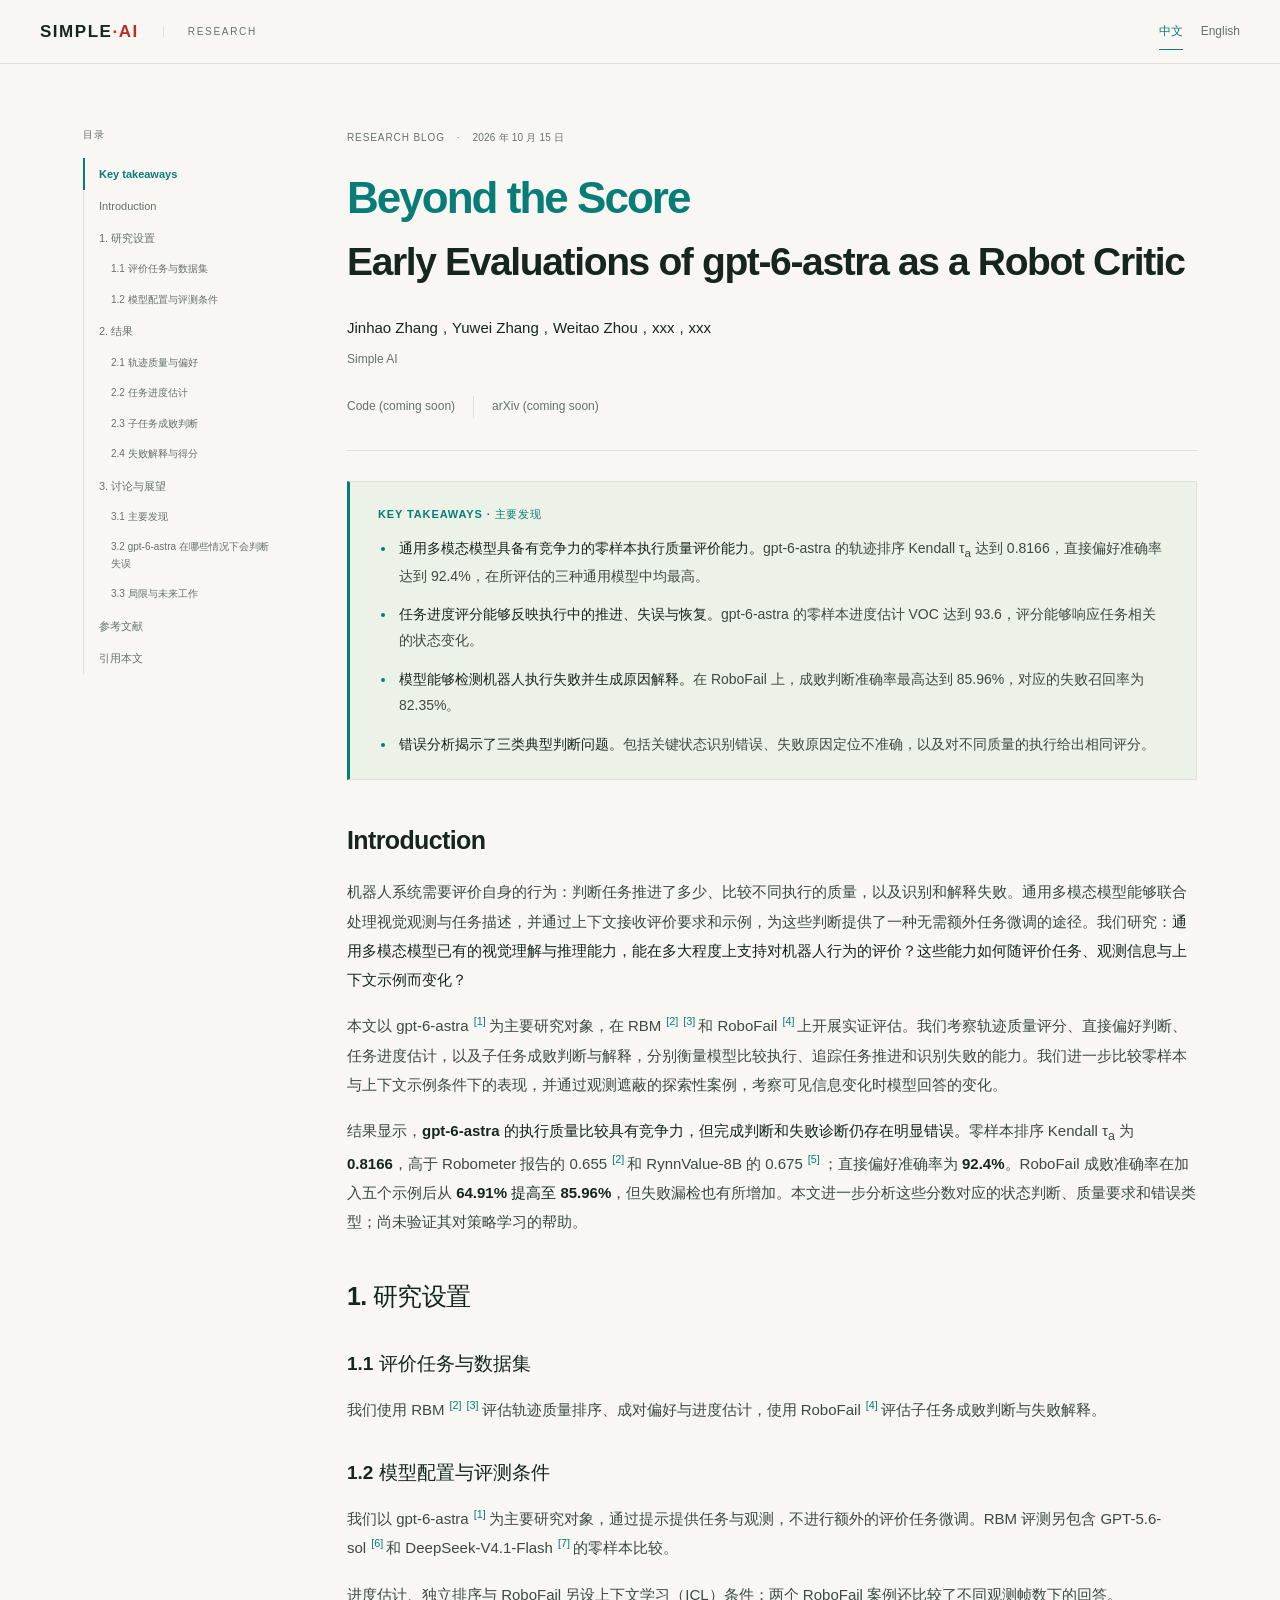
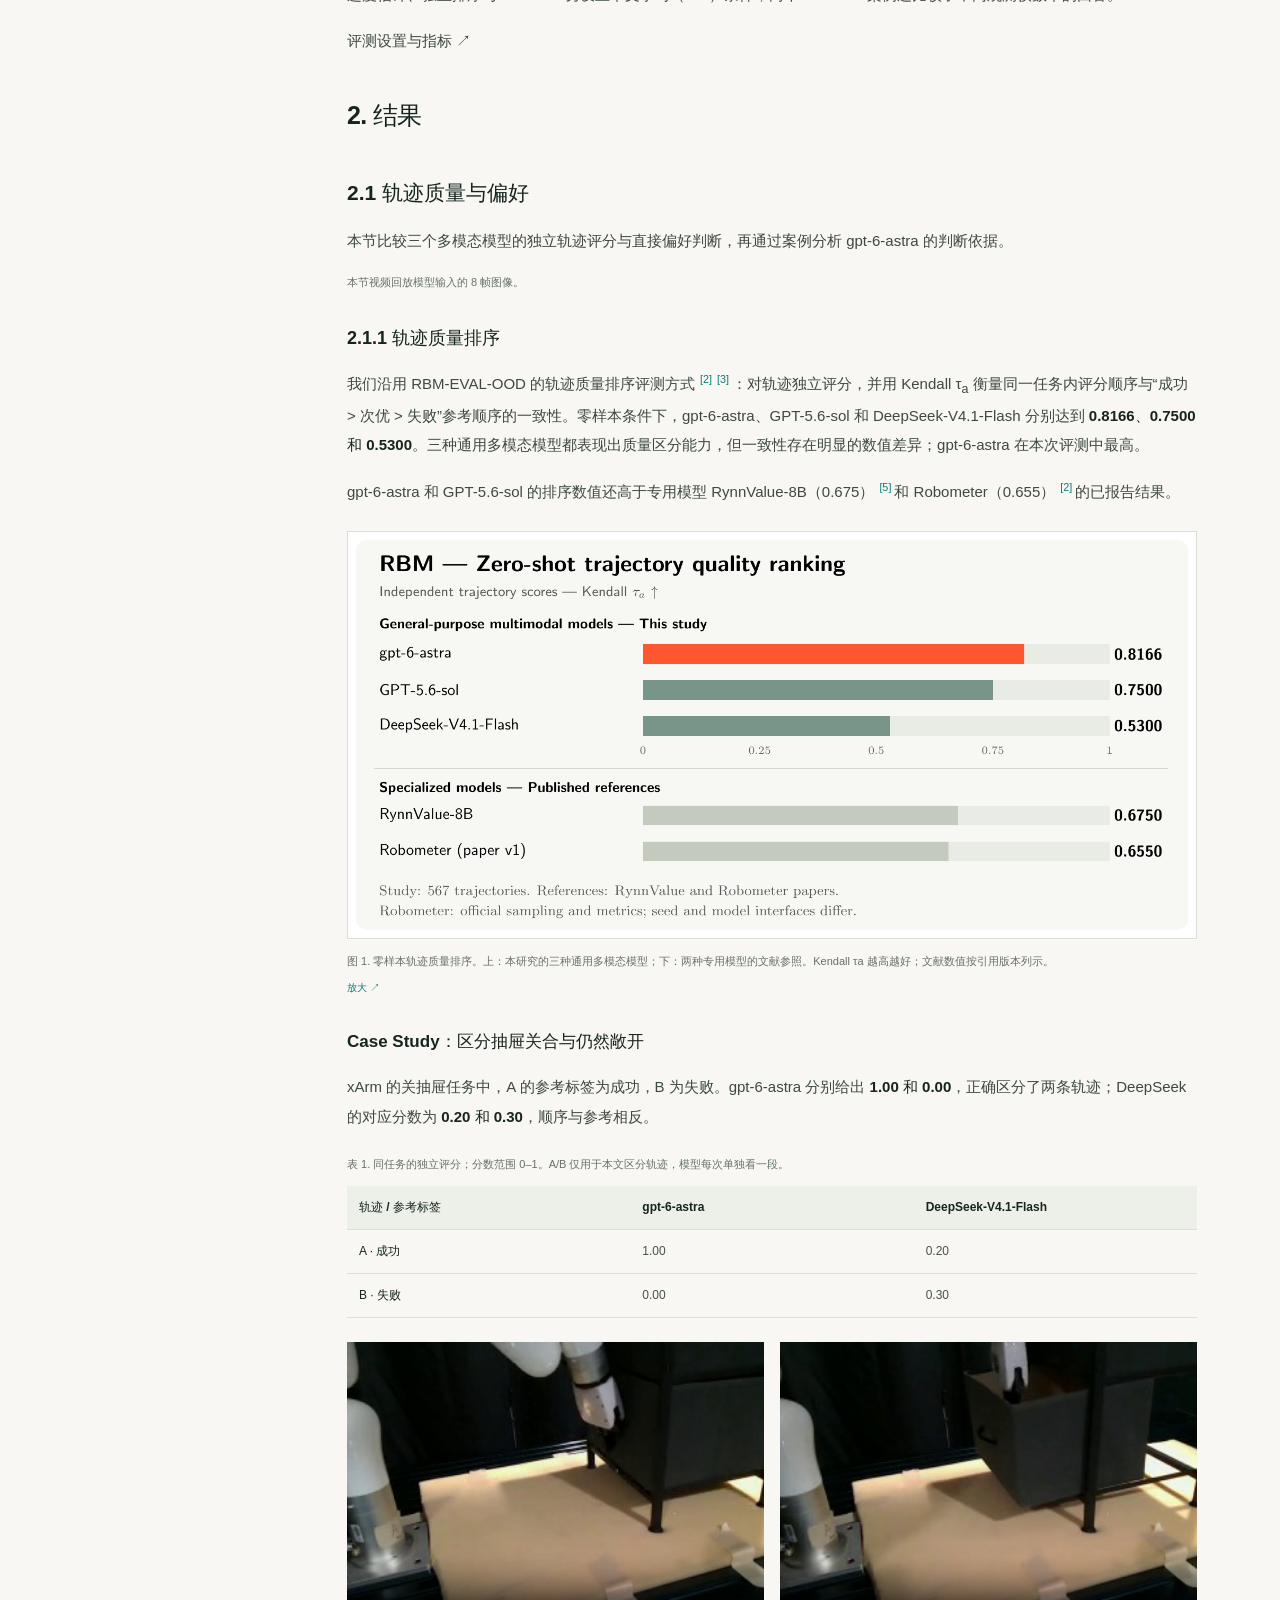
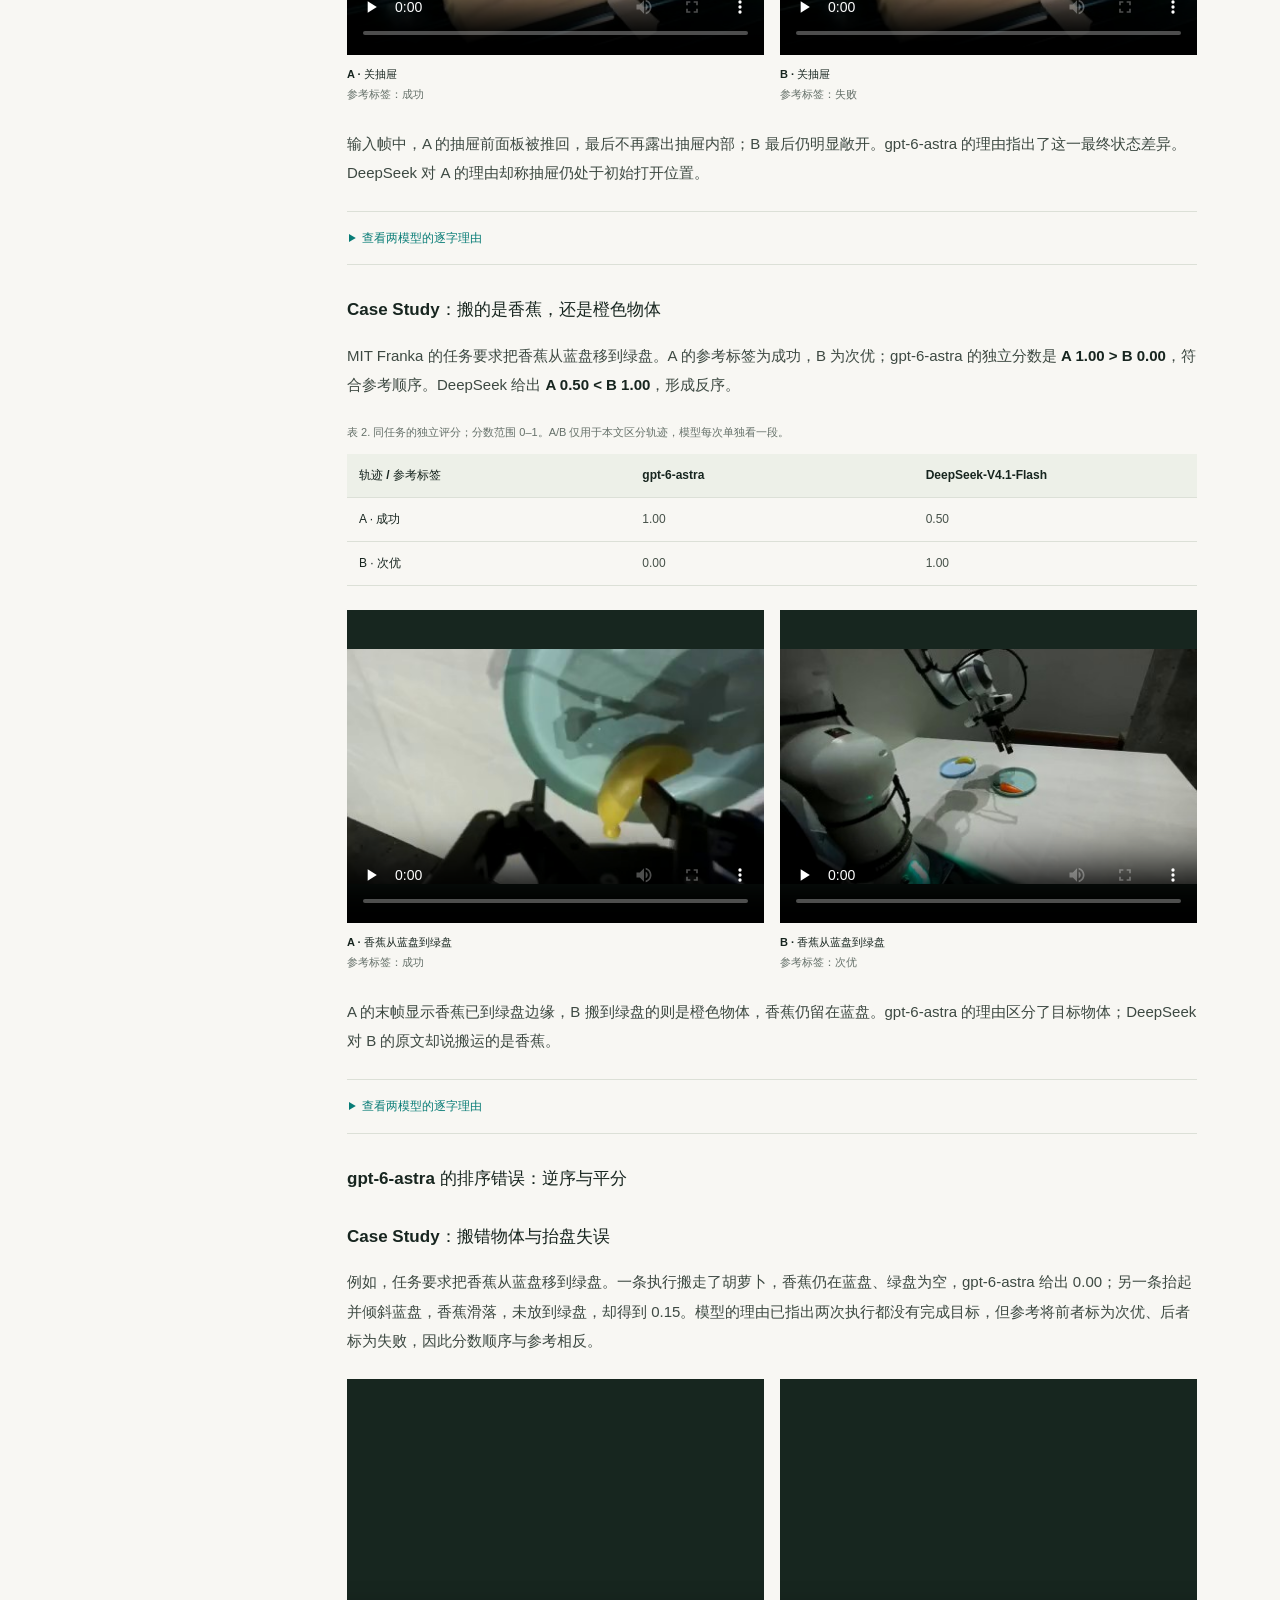
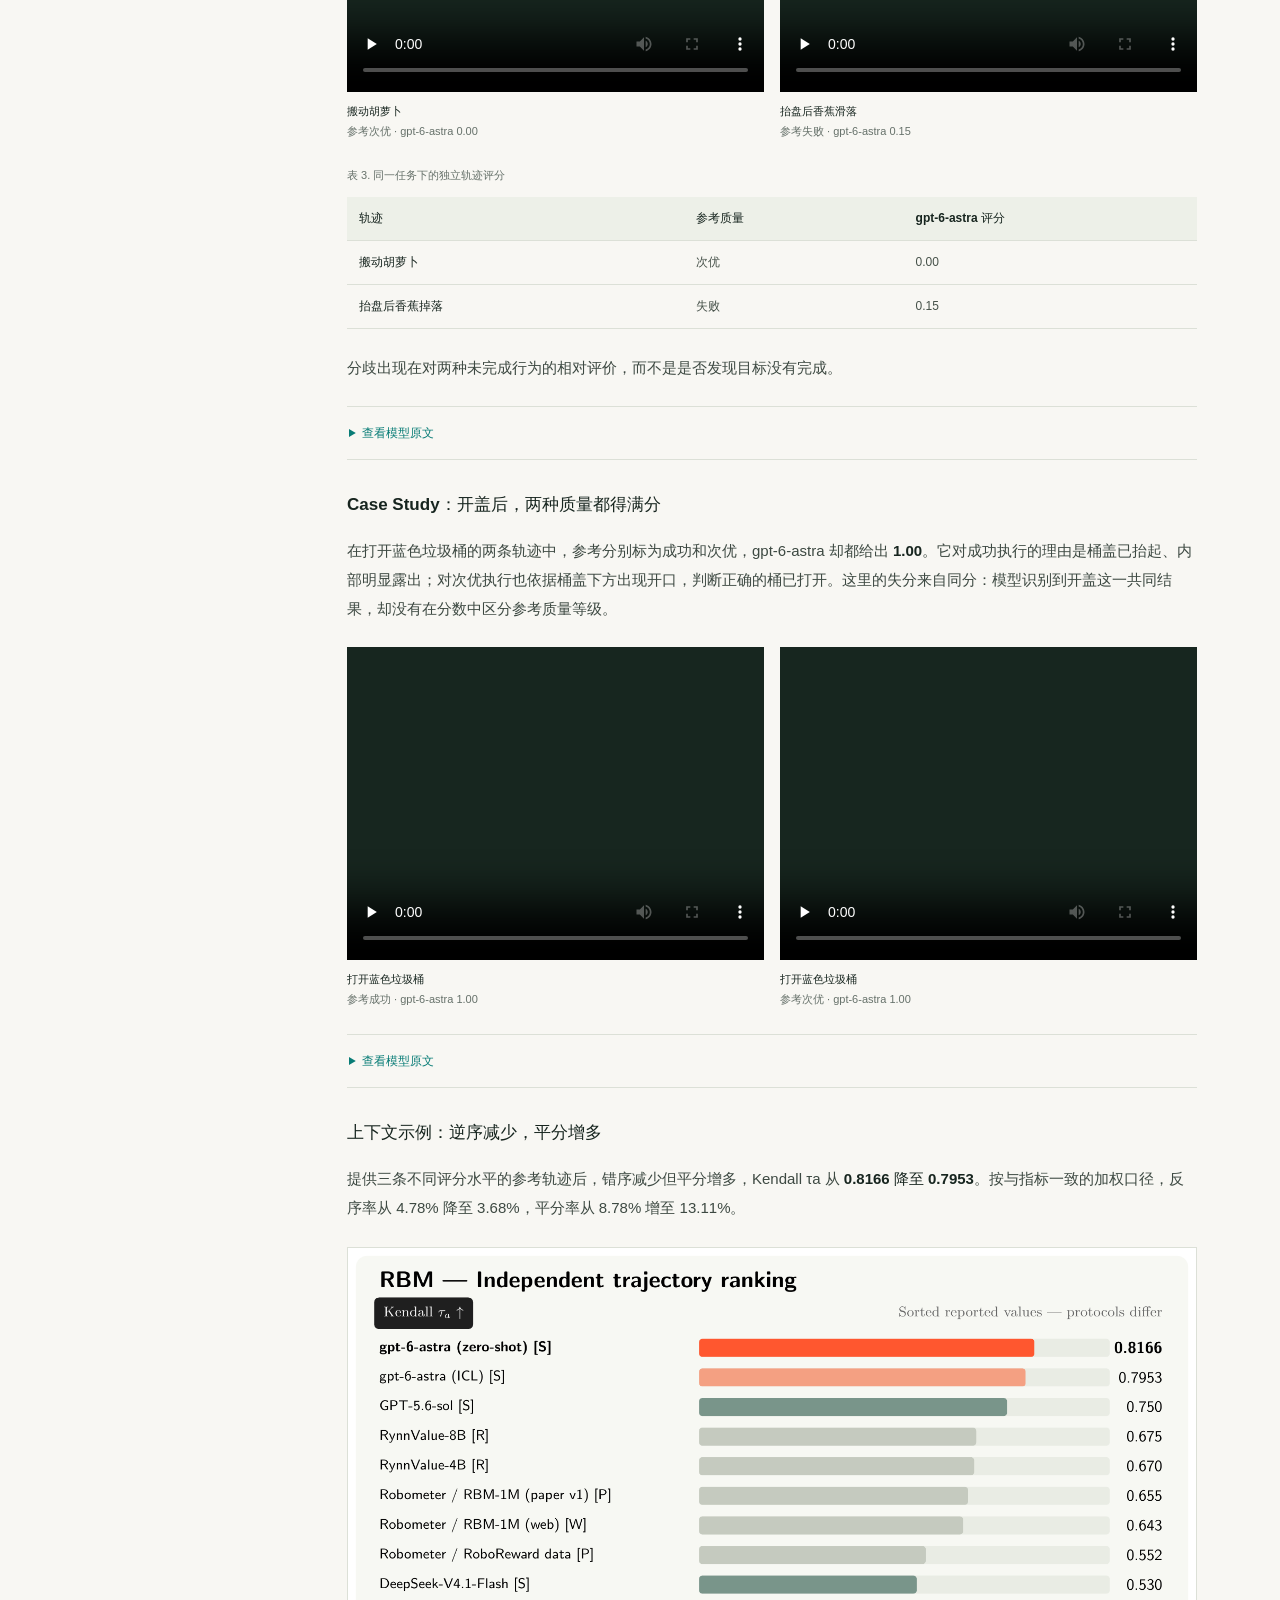
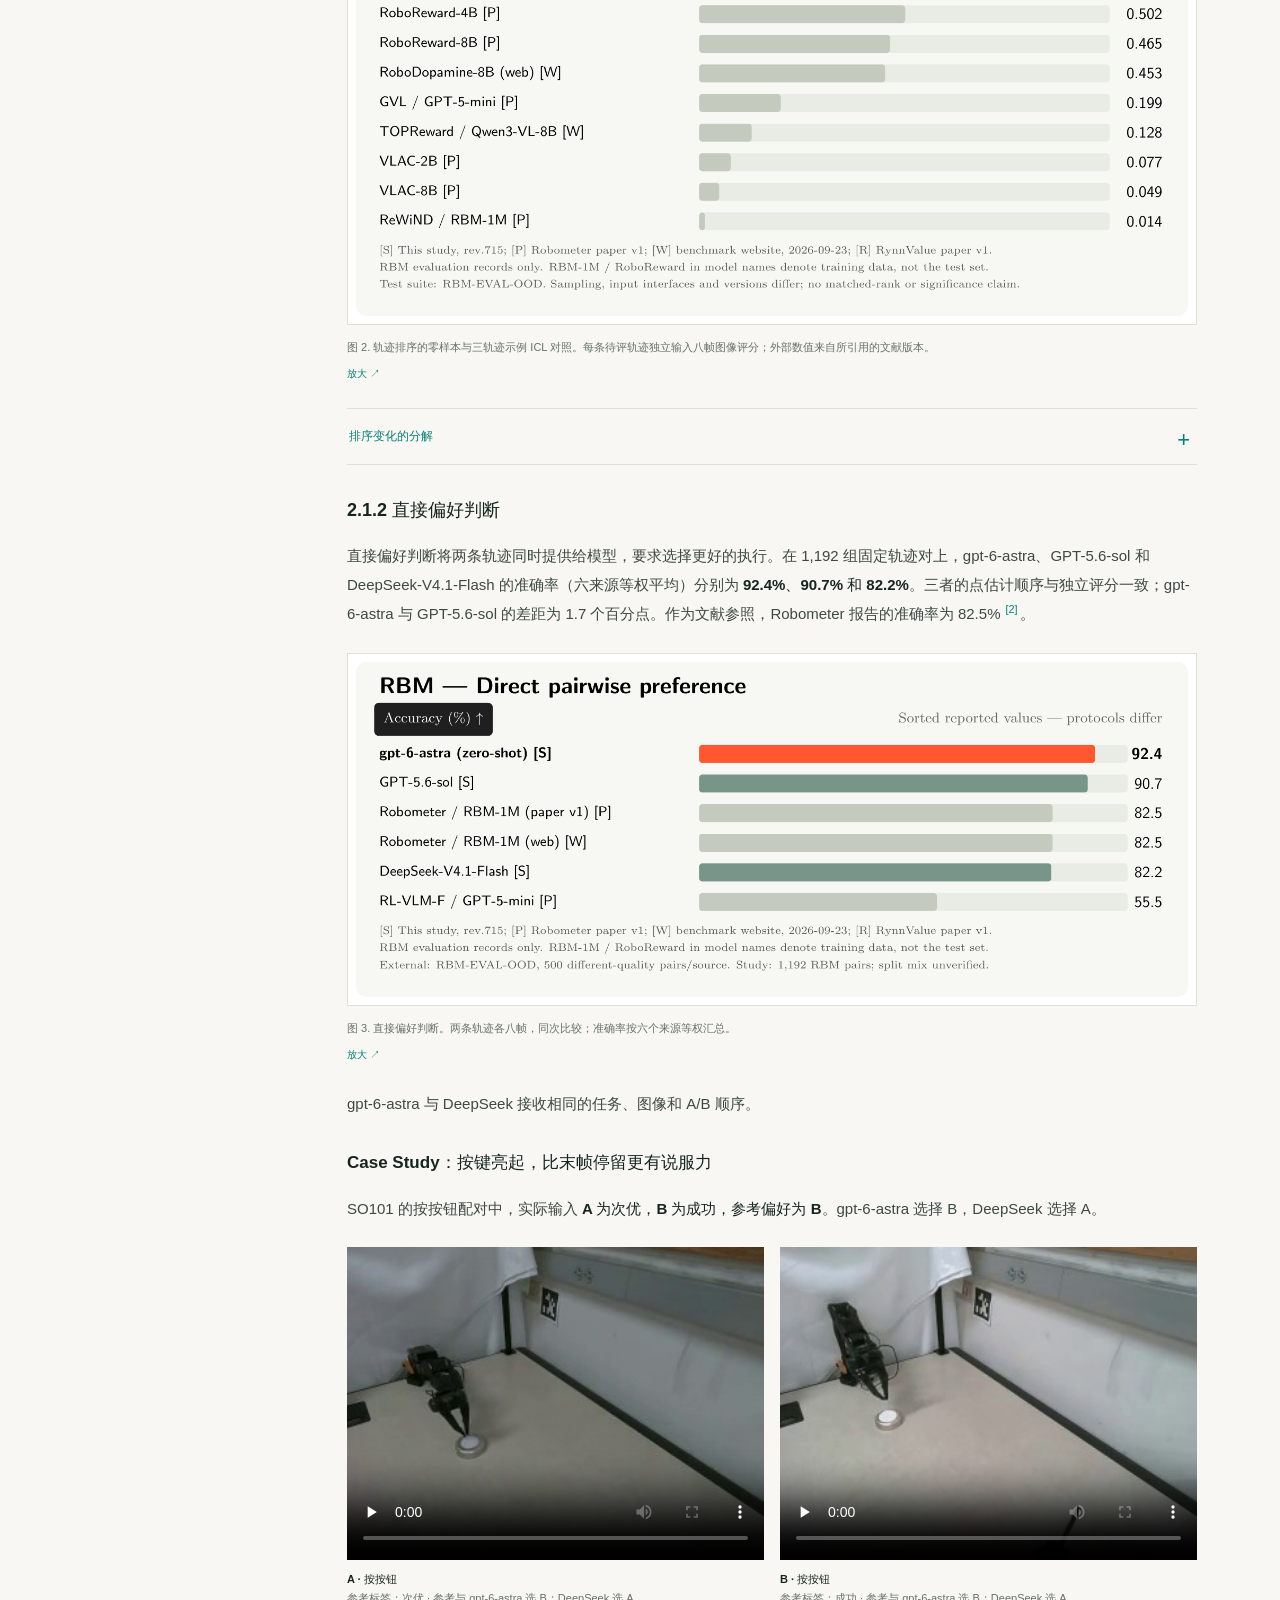
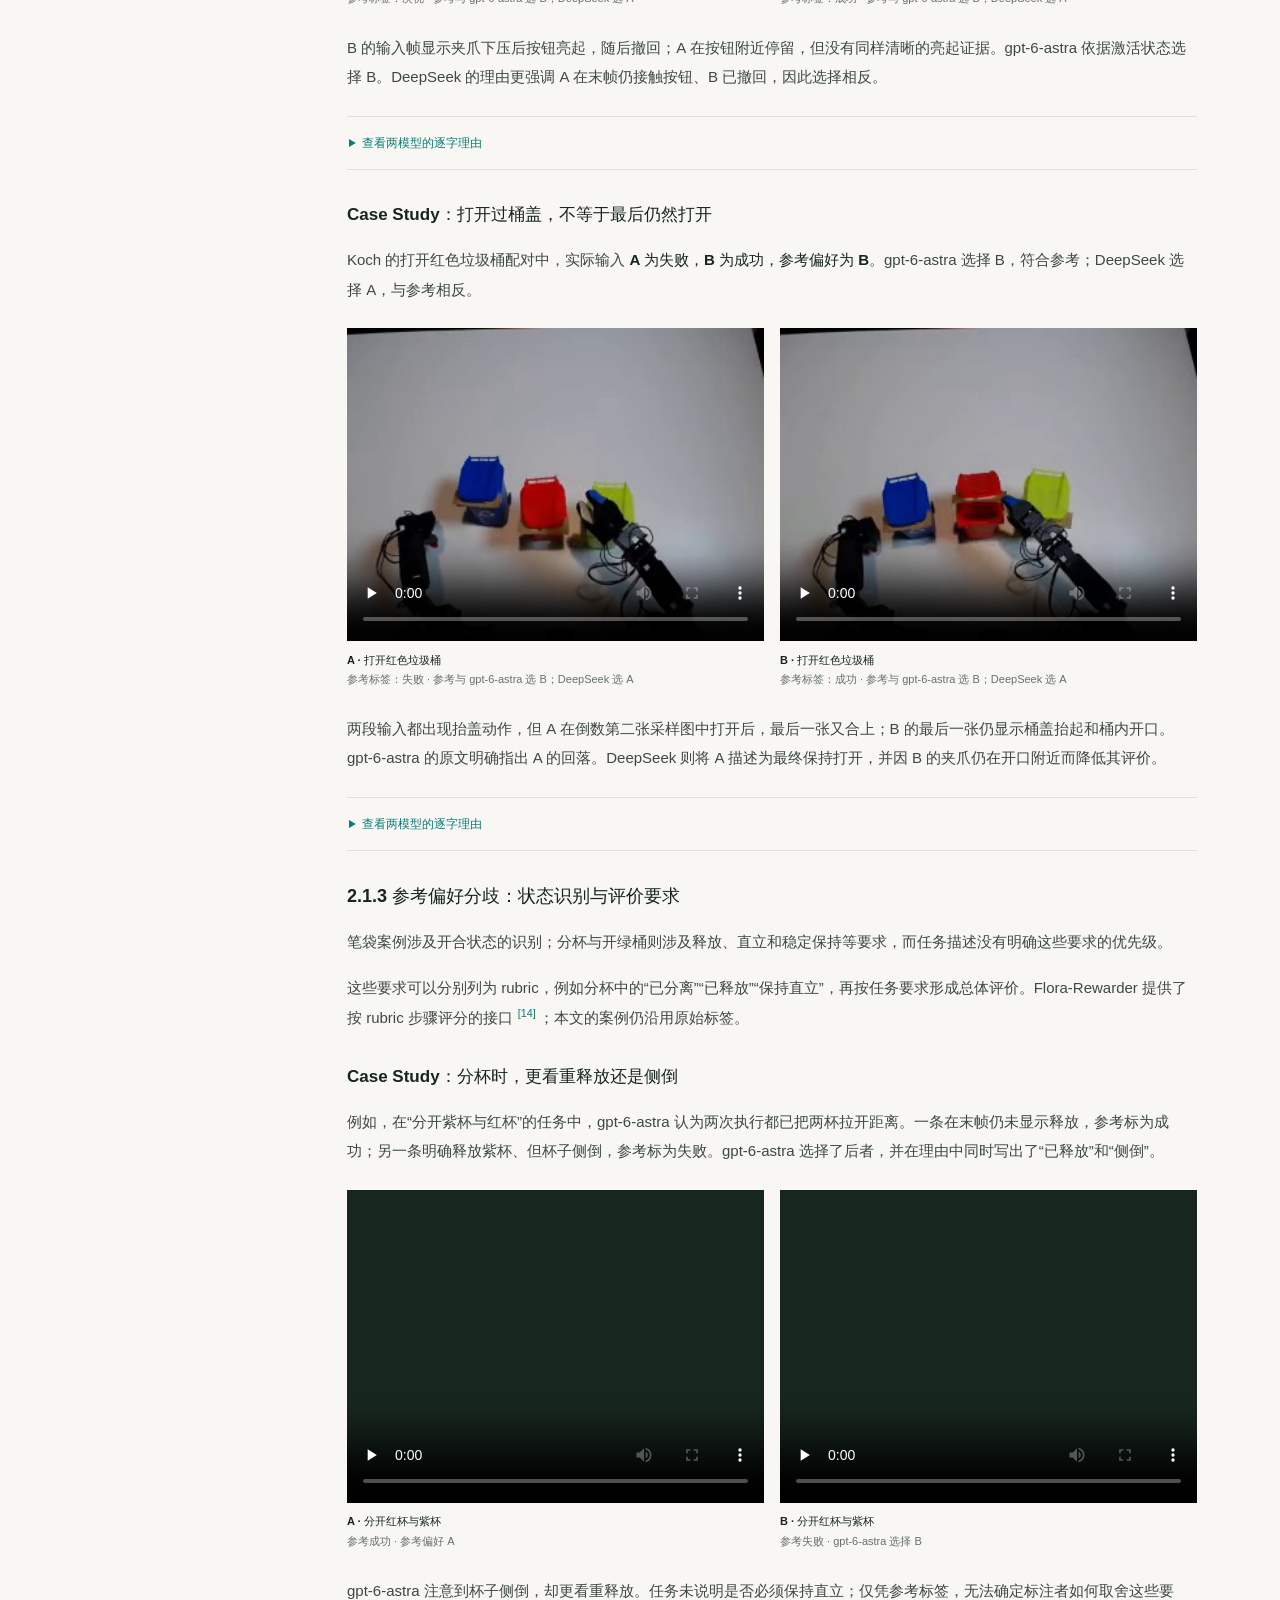
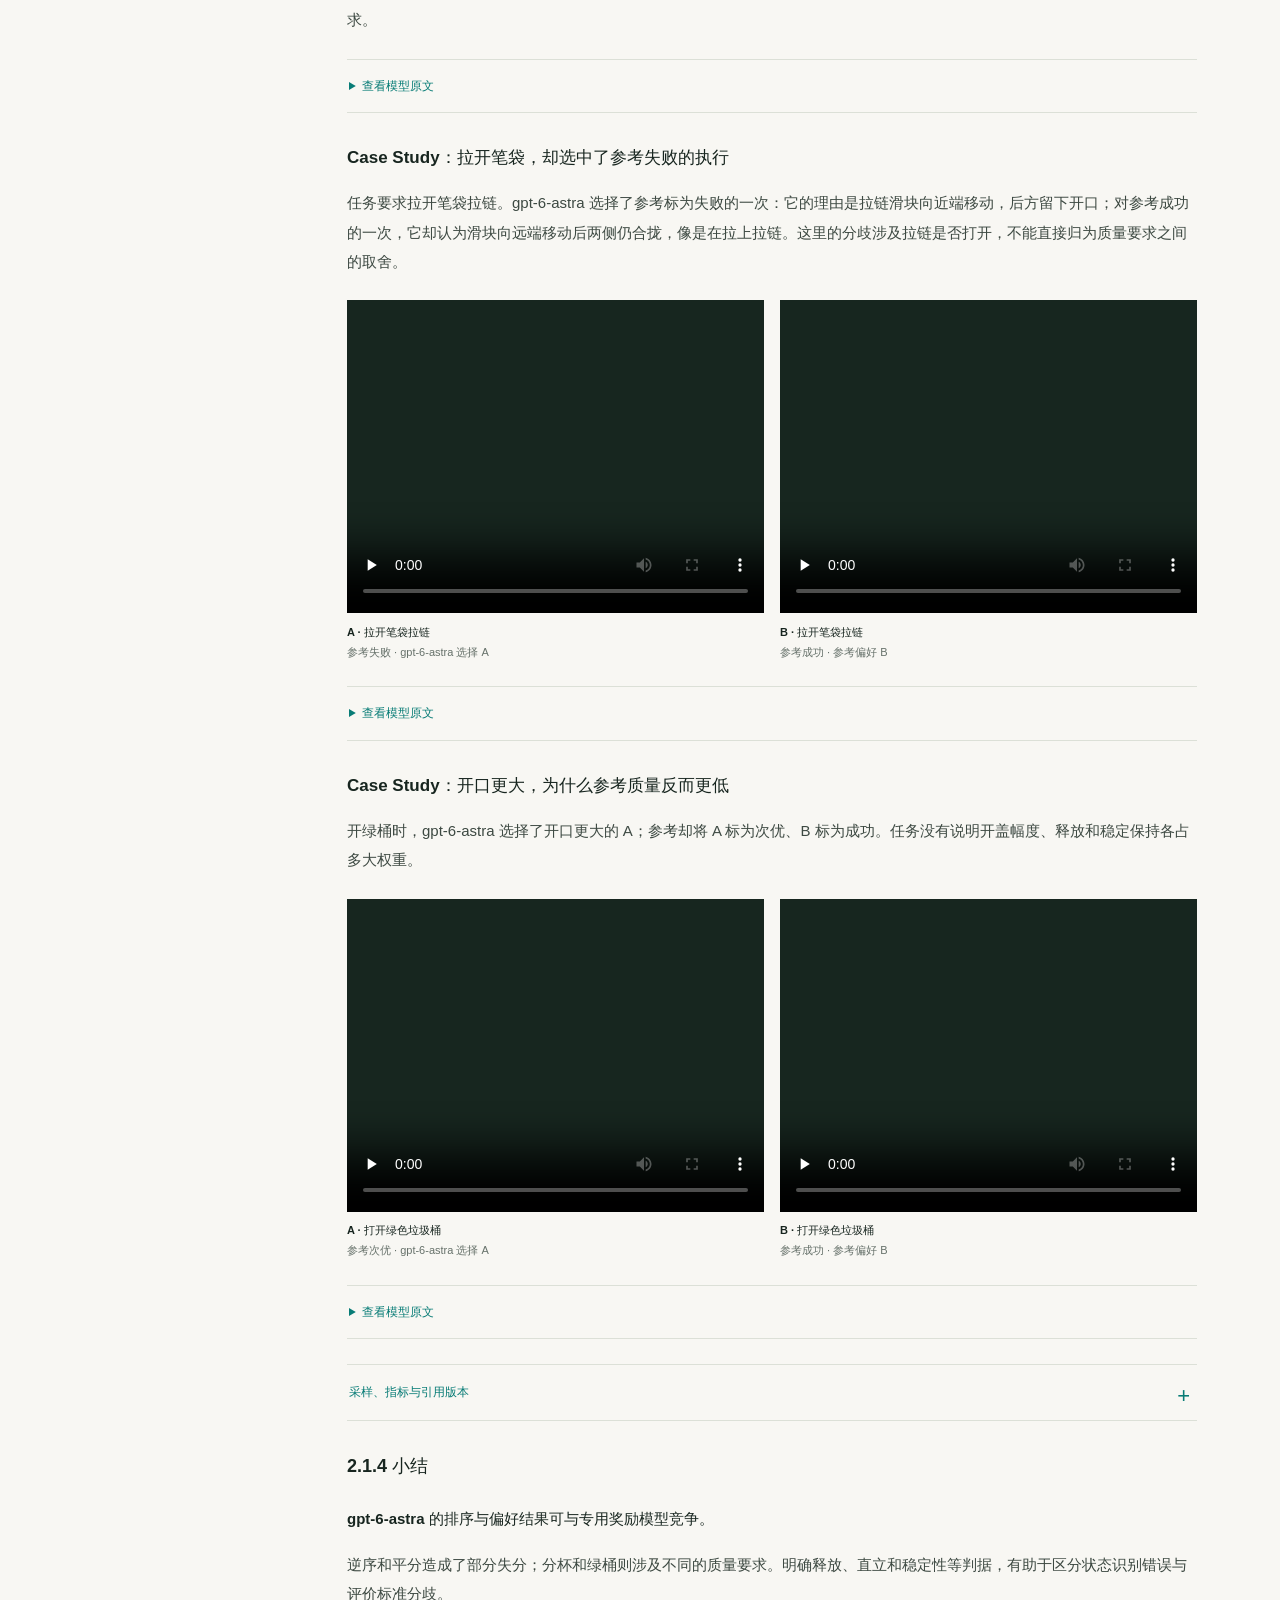
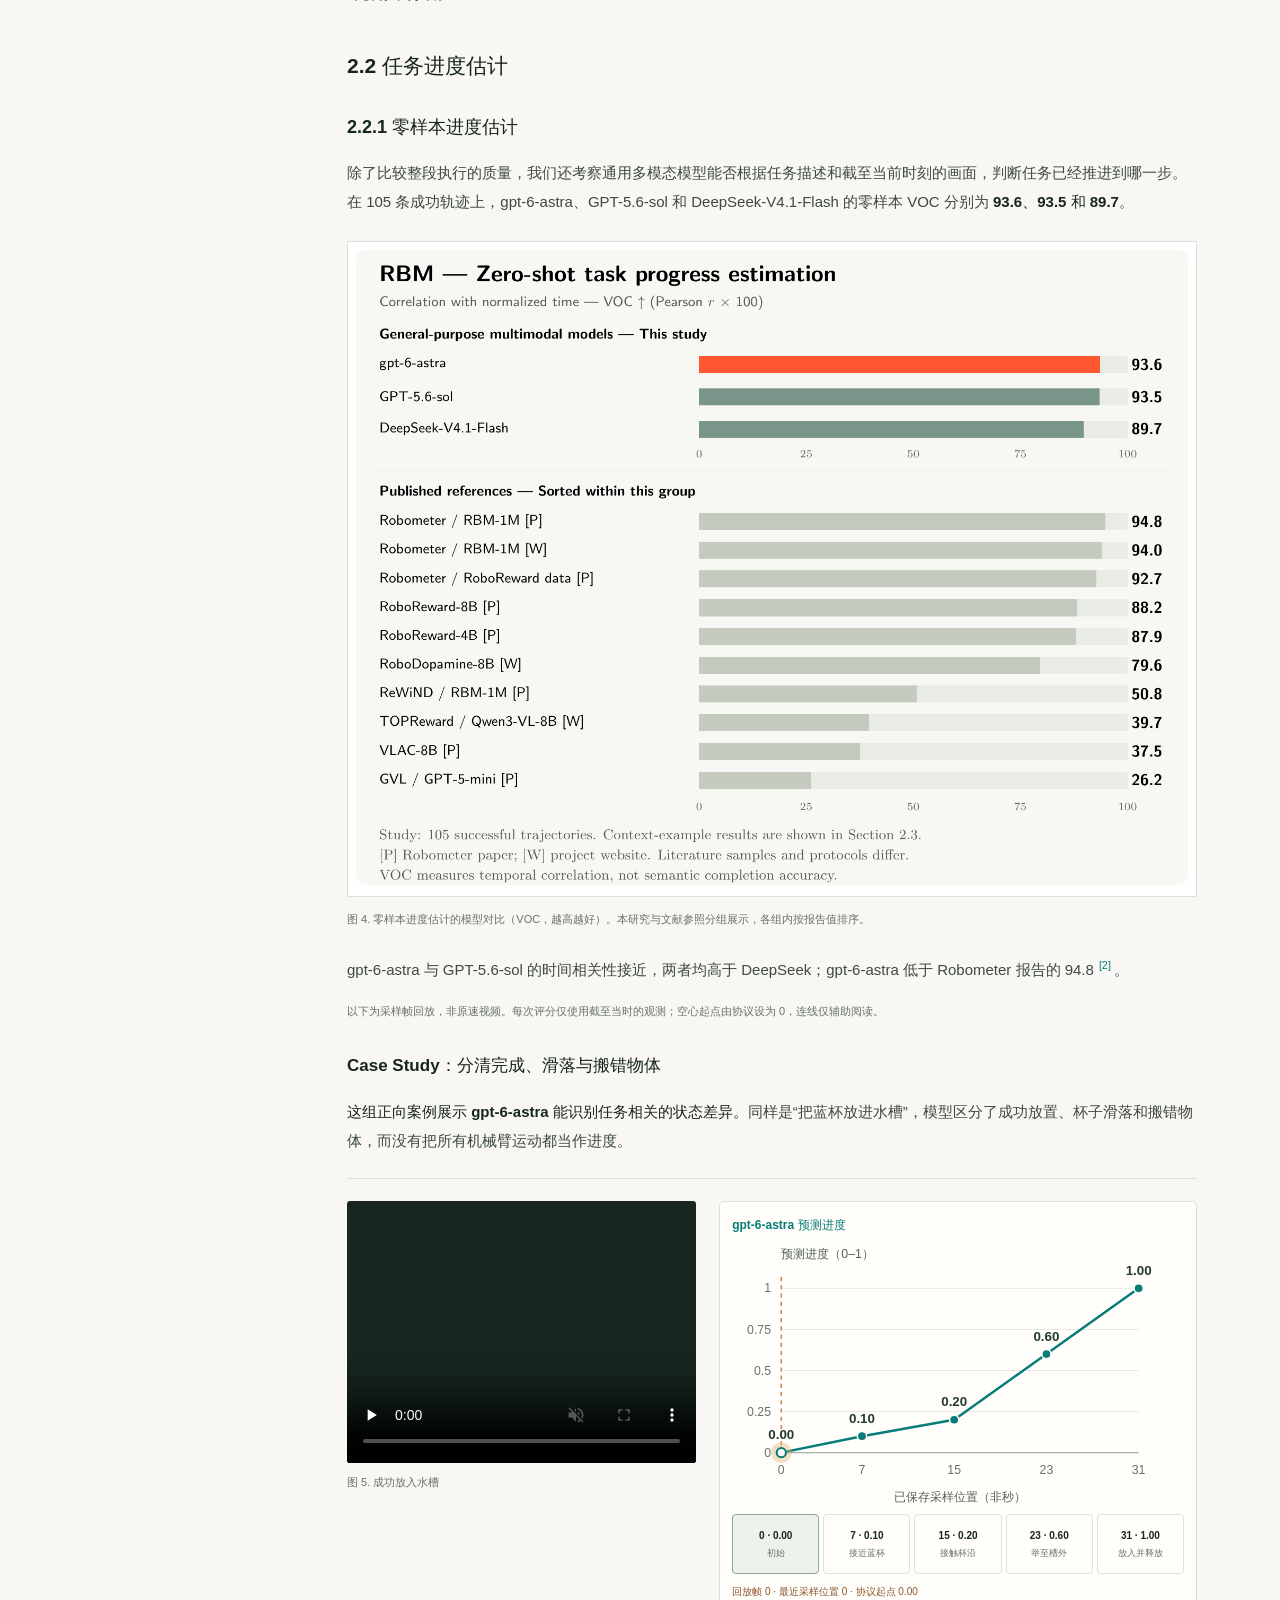
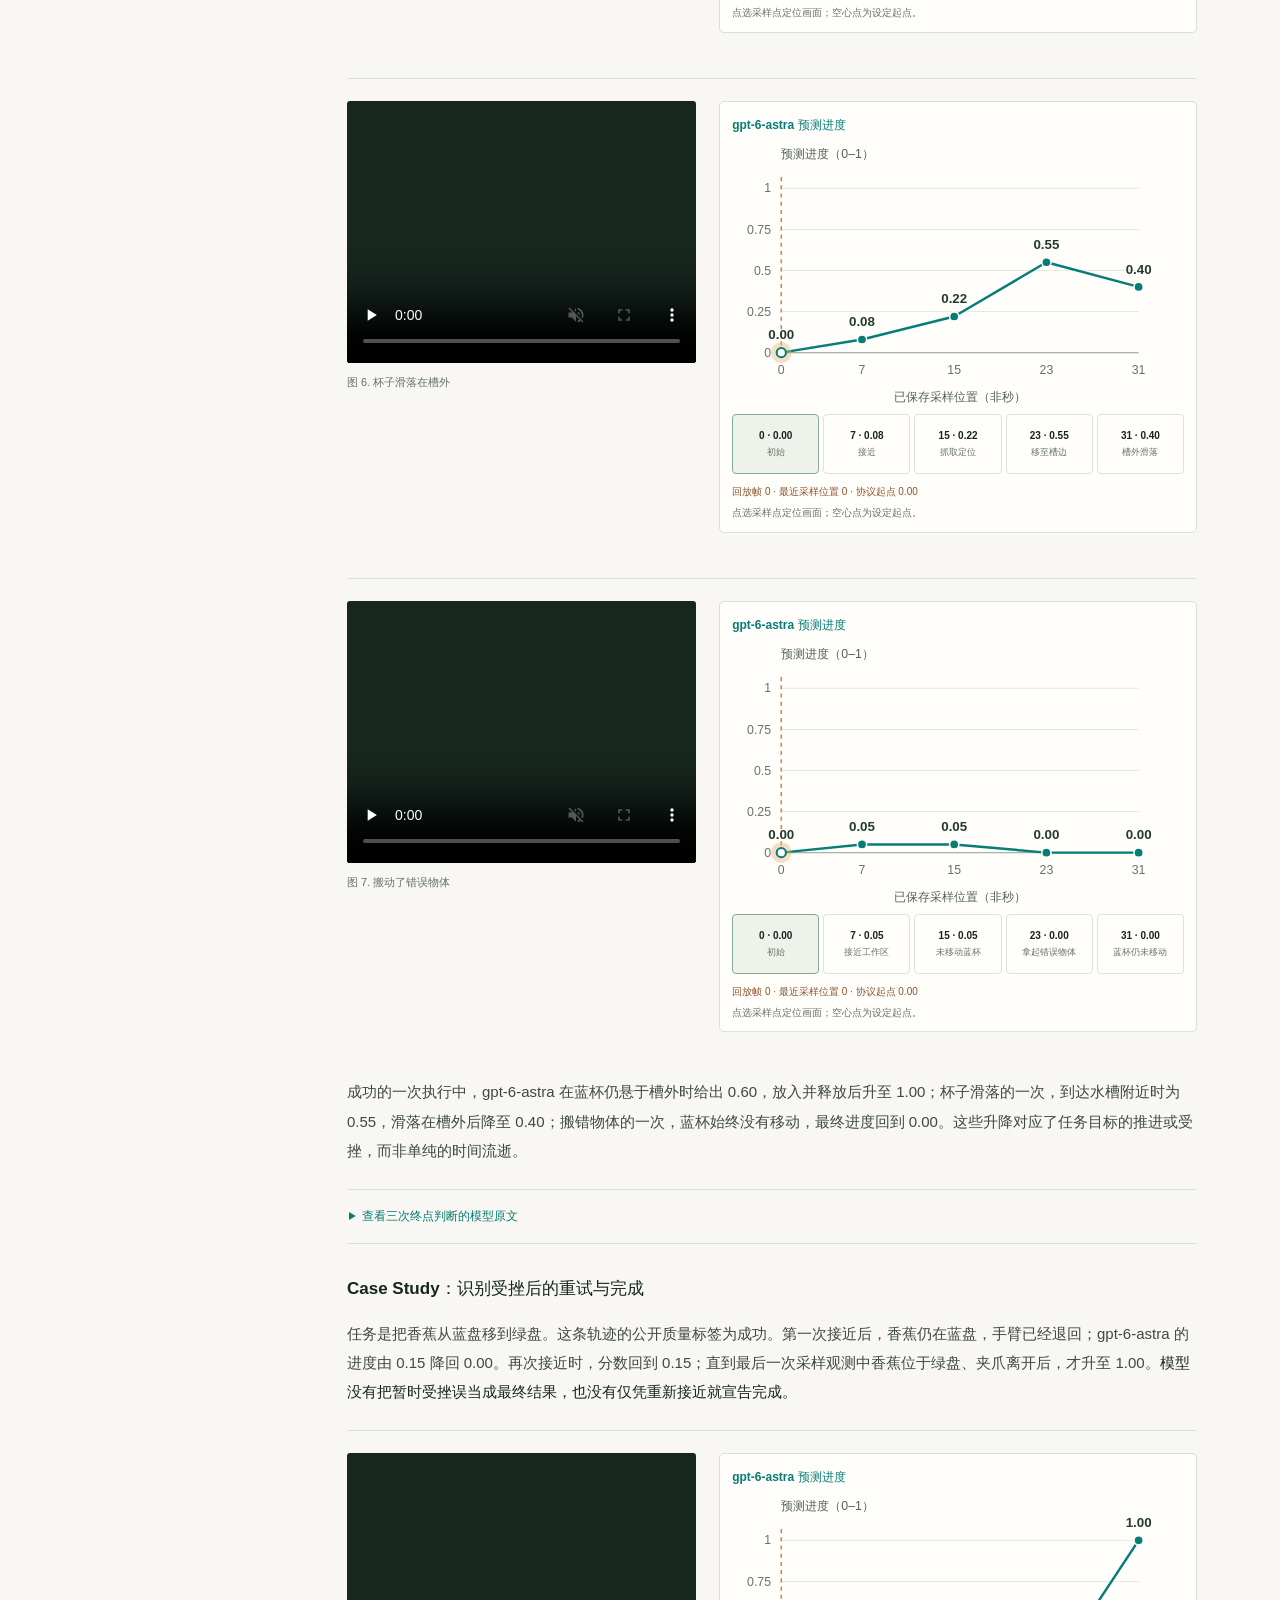
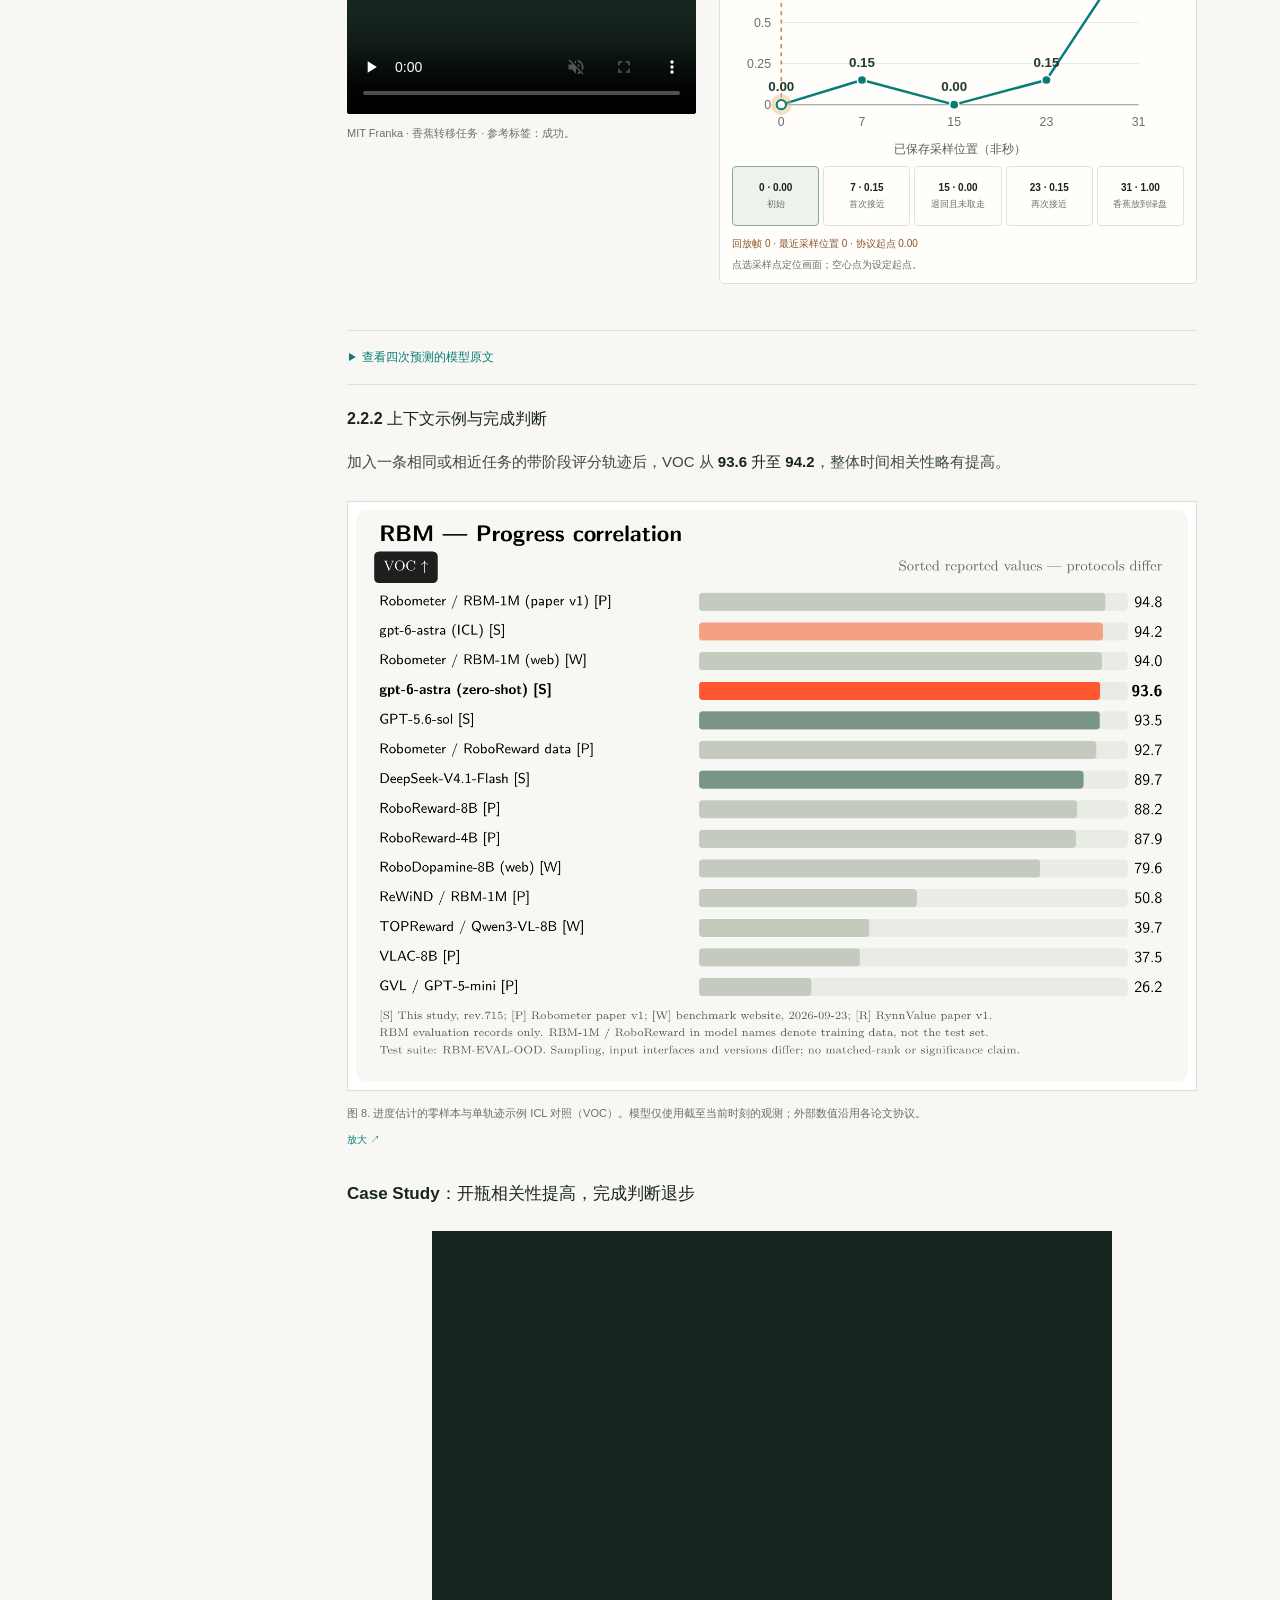
==== commit f9e734b4: "Summarize bilingual key findings without case examples" ====
--- a/index.html
+++ b/index.html
@@ -82,13 +82,13 @@
 <h2>Key takeaways · 主要发现</h2>
 <ul>
 <li>
-<strong>零样本执行质量比较具有竞争力。</strong>gpt-6-astra 在本研究的三个通用模型中排序与偏好得分最高，可与专用模型的报告结果竞争。</li>
+<strong>通用多模态模型具备有竞争力的零样本执行质量评价能力。</strong>gpt-6-astra 的轨迹排序 Kendall τ<sub>a</sub> 达到 0.8166，直接偏好准确率达到 92.4%，在所评估的三种通用模型中均最高。</li>
 <li>
-<strong>上下文示例对不同任务的影响不同。</strong>进度 VOC 提高，轨迹排序 τa 却下降。</li>
+<strong>任务进度评分能够反映执行中的推进、失误与恢复。</strong>gpt-6-astra 的零样本进度估计 VOC 达到 93.6，评分能够响应任务相关的状态变化。</li>
 <li>
-<strong>总体成败准确率提高，但失败漏检增加。</strong>RoboFail 中，ICL 更准确地识别了成功执行，却将更多失败判为成功。</li>
+<strong>模型能够检测机器人执行失败并生成原因解释。</strong>在 RoboFail 上，成败判断准确率最高达到 85.96%，对应的失败召回率为 82.35%。</li>
 <li>
-<strong>综合 ROUGE-L 的增量主要来自成功识别。</strong>失败解释项的提高较小，需要结合具体原因分析。</li>
+<strong>错误分析揭示了三类典型判断问题。</strong>包括关键状态识别错误、失败原因定位不准确，以及对不同质量的执行给出相同评分。</li>
 </ul>
 </section>
 <section id="overview" class="" data-toc>
@@ -1984,9 +1984,9 @@
 <h4 id="failure-summary" data-toc>2.3.4 小结</h4>
 <div class="section-summary">
 <p>
-<strong>ICL 改善了成功子任务的识别，但两类成败错误没有同时减少。</strong>
-</p>
-<p>旋钮与切片两例在看到全部输入帧后仍有判断分歧；放碗问题又没有明确操作对象。成败识别既依赖画面，也依赖任务要求是否写清。</p>
+<strong>示例减少了对成功执行的误判，但失败漏检反而增加。</strong>
+</p>
+<p>总体准确率的增益主要来自成功子任务的识别。若将评价用于发现执行失败，还需单独考察失败检出率，不能由总体准确率推断。</p>
 </div>
 </section>
 <section id="explanations" class="result-topic" data-toc>
@@ -2064,6 +2064,9 @@
 <figcaption>图 22. 模型输入的关键帧</figcaption>
 </figure>
 </div>
+<p id="robofail-knife-keyframe-provenance" class="fine">
+<strong>关键帧来源与展示方式。</strong> 这两张观测帧来自 AHA 公开 RoboFail 测试样本中已有的输入拼图。网页将拼图中的观测区域裁剪并按时间顺序重新排版，省略白色未来占位区域；我们没有从原始视频重新等间隔切帧，也没有让模型重新选择关键帧。模型实际接收的是原始拼图与子任务问题，旁边的连续视频仅供读者回看。</p>
+<p class="fine">通过像素相似度与人工画面核查，两帧对应原始视频约 30.00 / 37.63 秒。这些时间仅标记观测帧在视频中的位置，并非人工失败区间或模型报警时刻。现有公开材料尚不足以确认原作者是否按固定间隔、动作边界或其他规则选帧，因此不能将这两帧描述为已确认的固定切分结果。</p>
 <details class="method-detail">
 <summary>查看输入与模型回答</summary>
 <p>
@@ -2102,19 +2105,19 @@
 <p class="">
 <strong>通用模型无需针对评价任务额外微调，也能完成有竞争力的机器人执行质量比较。</strong>gpt-6-astra 的零样本排序与偏好结果可与所引用的专用奖励模型竞争，GPT-5.6-sol 的排序也高于两项专用模型报告值。这表明，部分执行评价能力已能通过任务描述和视觉观测直接调用；不同通用模型的表现仍有差异。</p>
 <p class="">
-<strong>模型能够将任务目标与物体状态联系起来，评价执行中的推进、失误和恢复。</strong>抽屉、按钮和红桶案例中的判断响应了关合、激活和桶盖回落等状态变化；蓝杯与香蕉案例的进度分数则在滑落或无效尝试后下降，在完成重试后回升。这些案例显示，评分可以反映任务相关事件，而不只是机械臂运动或时间流逝。</p>
+<strong>案例中的评分能够反映任务相关的状态变化，包括失误和重试。</strong>抽屉、按钮和红桶案例中的判断对应了关合、激活和桶盖回落等状态；蓝杯滑落后，进度分数下降，香蕉重试完成后，分数回升。这些评分随任务相关事件变化，并非只随时间增加。</p>
 <p class="">
-<strong>少量上下文示例明显改善了对成功执行的识别。</strong>加入五个示例后，23 个成功子任务的正确识别数从 5 个增至 21 个，无需更新模型参数。这为通过输入示例适配评价提供了实证依据；示例是否帮助模型确定“哪些证据足以判定成功”，是值得进一步验证的问题。</p>
+<strong>在 RoboFail 实验中，五个上下文示例明显改善了成功子任务的识别。</strong>23 个成功子任务的正确识别数从 5 个增至 21 个。这一改善仅通过在输入中加入示例实现，无需更新模型参数。</p>
 <h3 id="failure-modes" data-toc>3.2 gpt-6-astra 在哪些情况下会判断失误</h3>
 <p class="">
 <strong>看错关键状态，误判任务是否完成。</strong>
-<a href="#progress-icl">开瓶案例</a>中，加入参考轨迹后，gpt-6-astra 将成功终点描述为瓶盖仍在原位，进度只给到 0.35；<a href="#pencil-case-case">笔袋案例</a>中，它对拉链开合的描述与参考标签相反。<a href="#robo-case-55">旋钮案例</a>的参考失败原因是夹爪未闭合，ICL 回答却认定抓取成功。这些案例涉及决定成败的具体状态：瓶盖是否分离、拉链是否打开、夹爪是否闭合。模型即使能描述操作过程，也可能在这些关键状态上判断错误；加入示例并未消除这类问题。</p>
+<a href="#progress-icl">开瓶案例</a>中，加入参考轨迹后，gpt-6-astra 将已分离的瓶盖描述为仍在原位；<a href="#pencil-case-case">笔袋</a>和<a href="#robo-case-55">旋钮</a>案例也出现了对拉链开合或夹爪闭合状态的误判。模型能够描述操作过程，却可能看错决定成败的关键状态；加入示例也未消除这类错误。</p>
 <p class="">
 <strong>知道任务失败，却没有找对失败原因。</strong>
-<a href="#robo-case-33">拿刀案例</a>中，零样本正确回答失败，却描述为“没有抓住刀”，没有指出实际拿起了勺子；ICL 回答才识别出对象错误。<a href="#robo-case-55">旋钮案例</a>的零样本回答也判对失败，但强调抓取位置，参考原因则是夹爪未闭合。抓取没有成功与抓错对象需要不同的纠正方式，仅给出正确的失败标签仍不够。这类错误使模型的解释难以直接用于指导下一步动作。</p>
+<a href="#robo-case-33">拿刀</a>和<a href="#robo-case-55">旋钮</a>案例的零样本回答都判对失败，却未指出参考中的对象错误或夹爪未闭合问题。抓取失败与抓错对象需要不同的纠正方式。因此，正确的成败标签还不足以提供可用于纠正行为的反馈，解释也需要指出具体出了什么问题。</p>
 <p class="">
 <strong>能识别共同结果，却分不清执行质量的差别。</strong>
-<a href="#blue-bin-case">蓝桶案例</a>中，gpt-6-astra 识别出两条轨迹都打开了桶盖，却给成功和次优执行同样的满分，未区分参考质量等级。加入三条参考轨迹后，这种评分区分不足也体现在总体结果中：加权反序比例从 4.78% 降至 3.68%，平分比例却从 8.78% 升至 13.11%，最终 τa 从 0.8166 降至 0.7953。模型较少把顺序排反，却更常给不同质量的执行相同分数。对于需要筛选轨迹或提供偏好反馈的 critic，能看出任务取得了某种结果，还不足以稳定区分哪次执行更好。</p>
+<a href="#blue-bin-case">蓝桶案例</a>中，两条轨迹都打开了桶盖，gpt-6-astra 给成功和次优执行同样的满分。加入三条参考轨迹后，加权平分比例从 8.78% 升至 13.11%，τa 从 0.8166 降至 0.7953。不同质量的执行被打成同分，使评分无法在这些轨迹之间提供有效的筛选依据。</p>
 <h3 id="limitations" data-toc>3.3 局限与未来工作</h3>
 <p class="">本研究仅在 RBM 和 RoboFail 两个基准上开展验证，数据与任务覆盖有限。作为对照的专用模型通常针对这些基准所考察的评价任务进行了专门设计。目前仍缺乏跨数据集、跨任务和跨机器人平台的大范围验证。</p>
 <p class="">
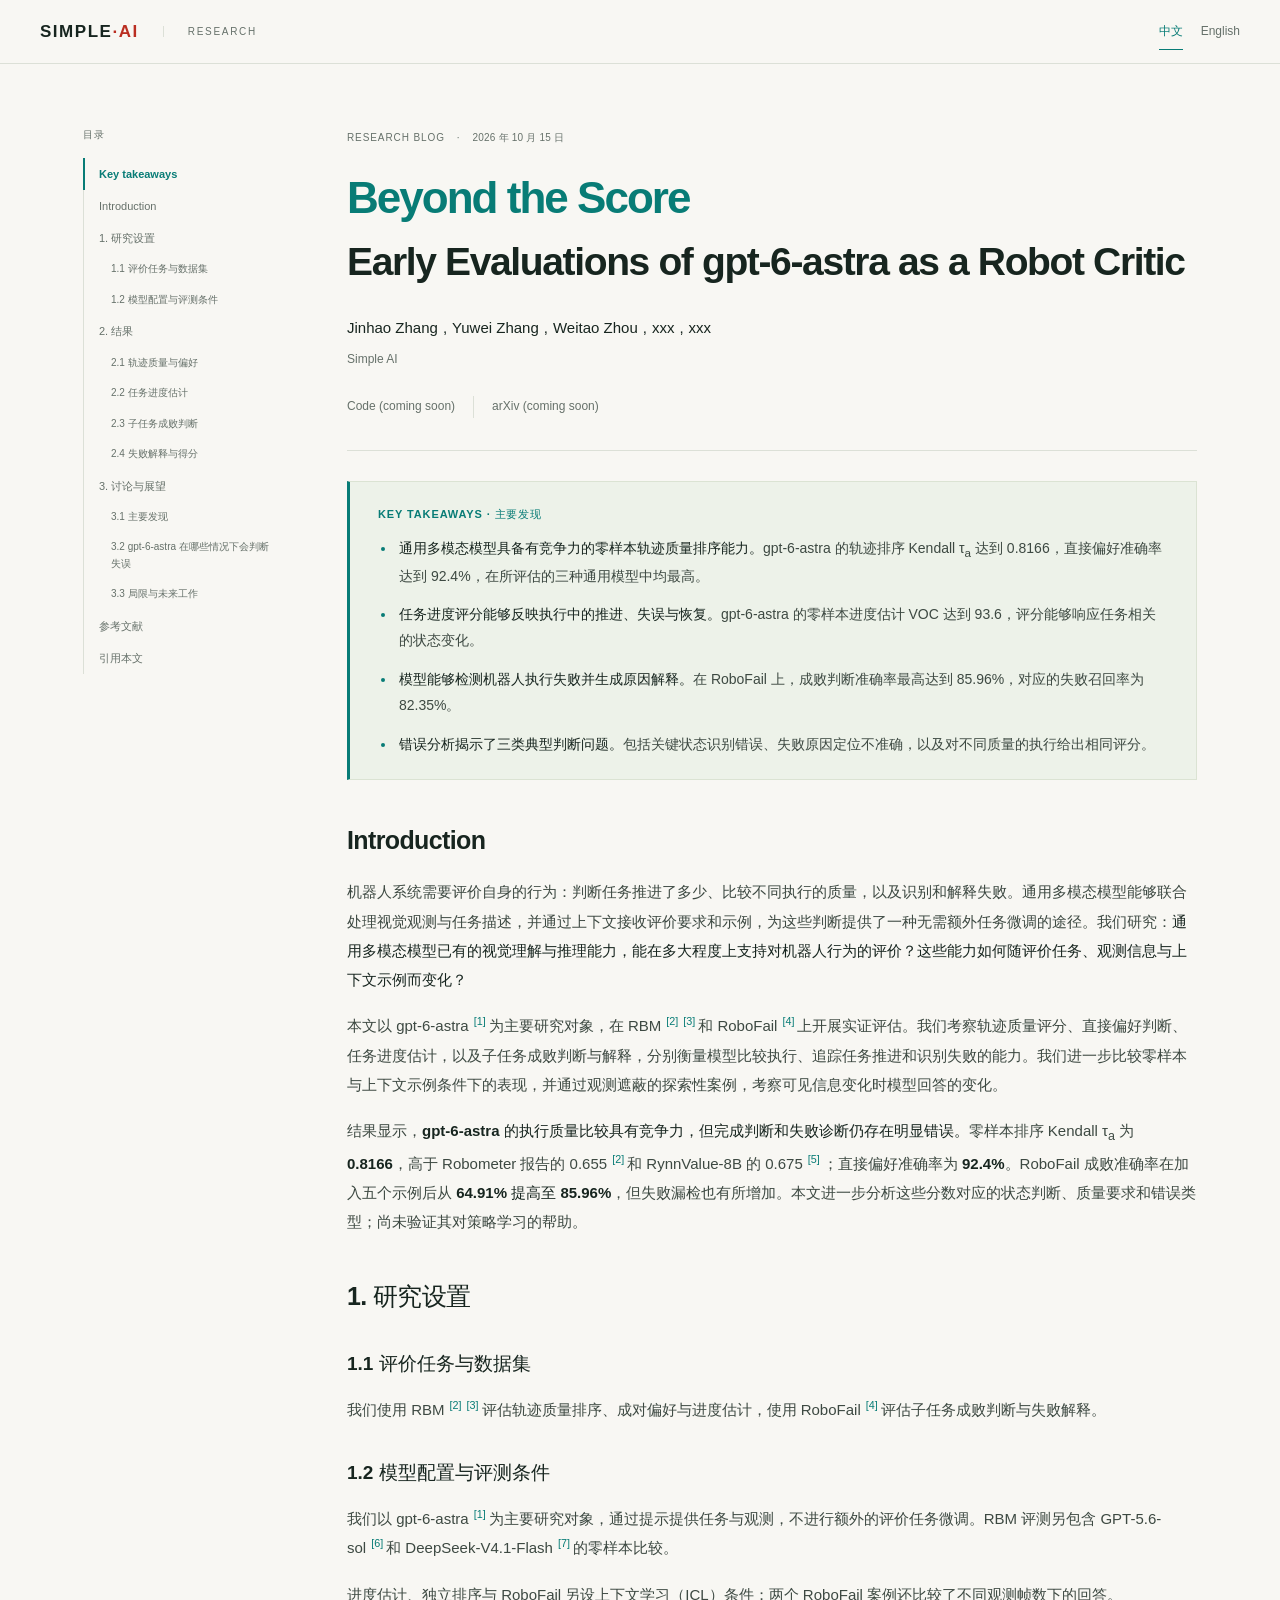
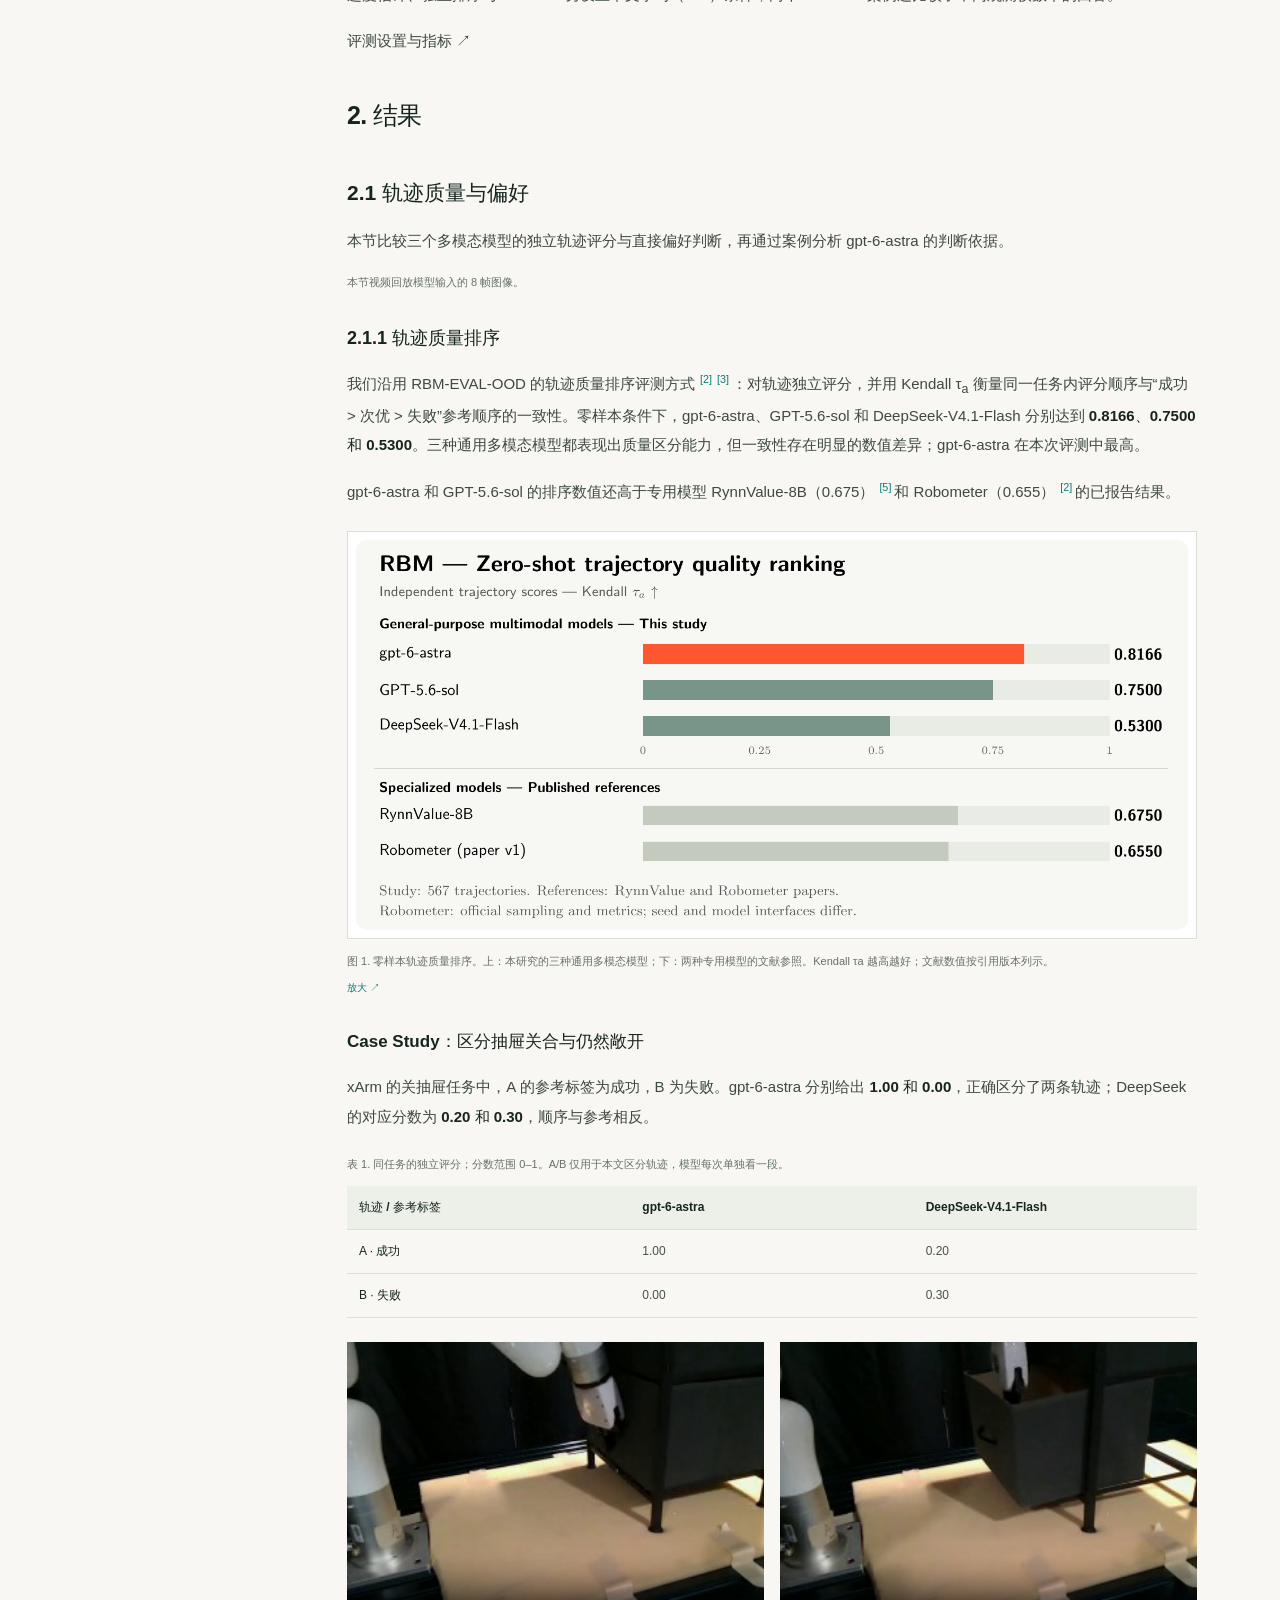
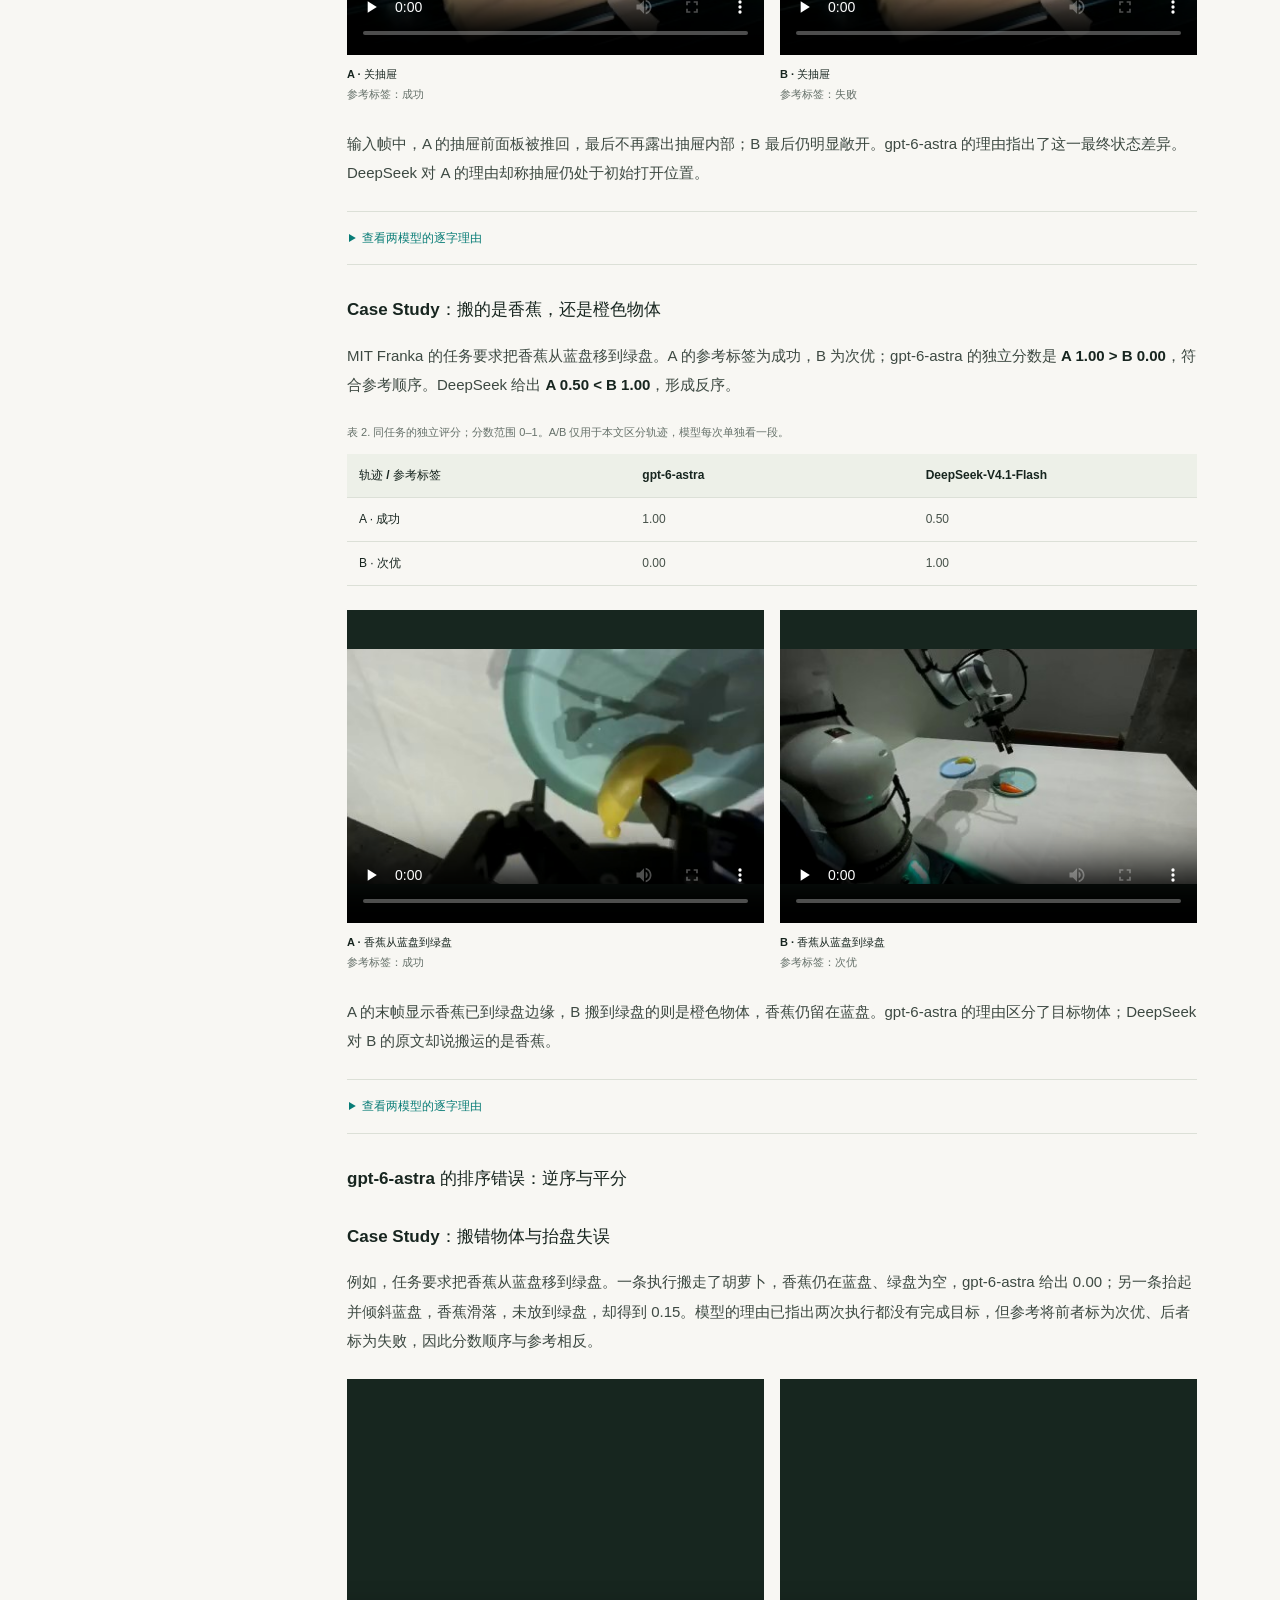
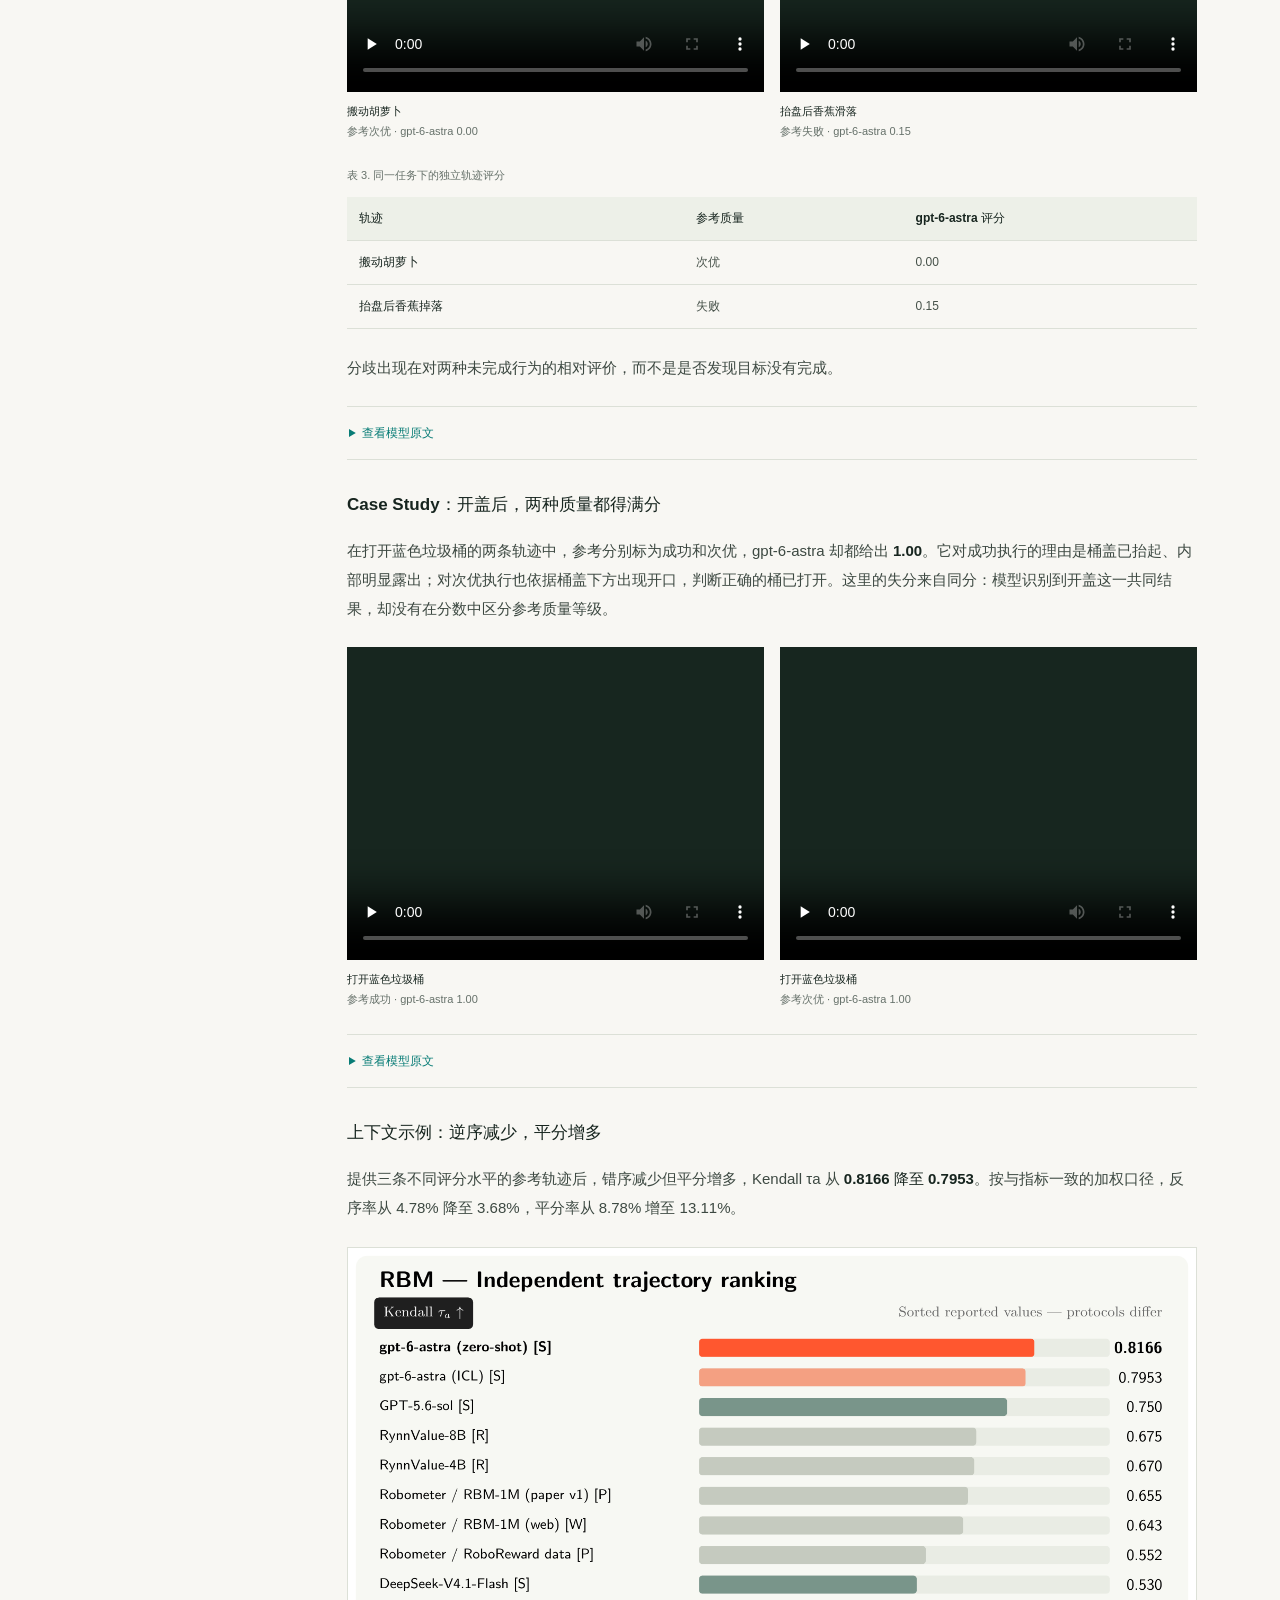
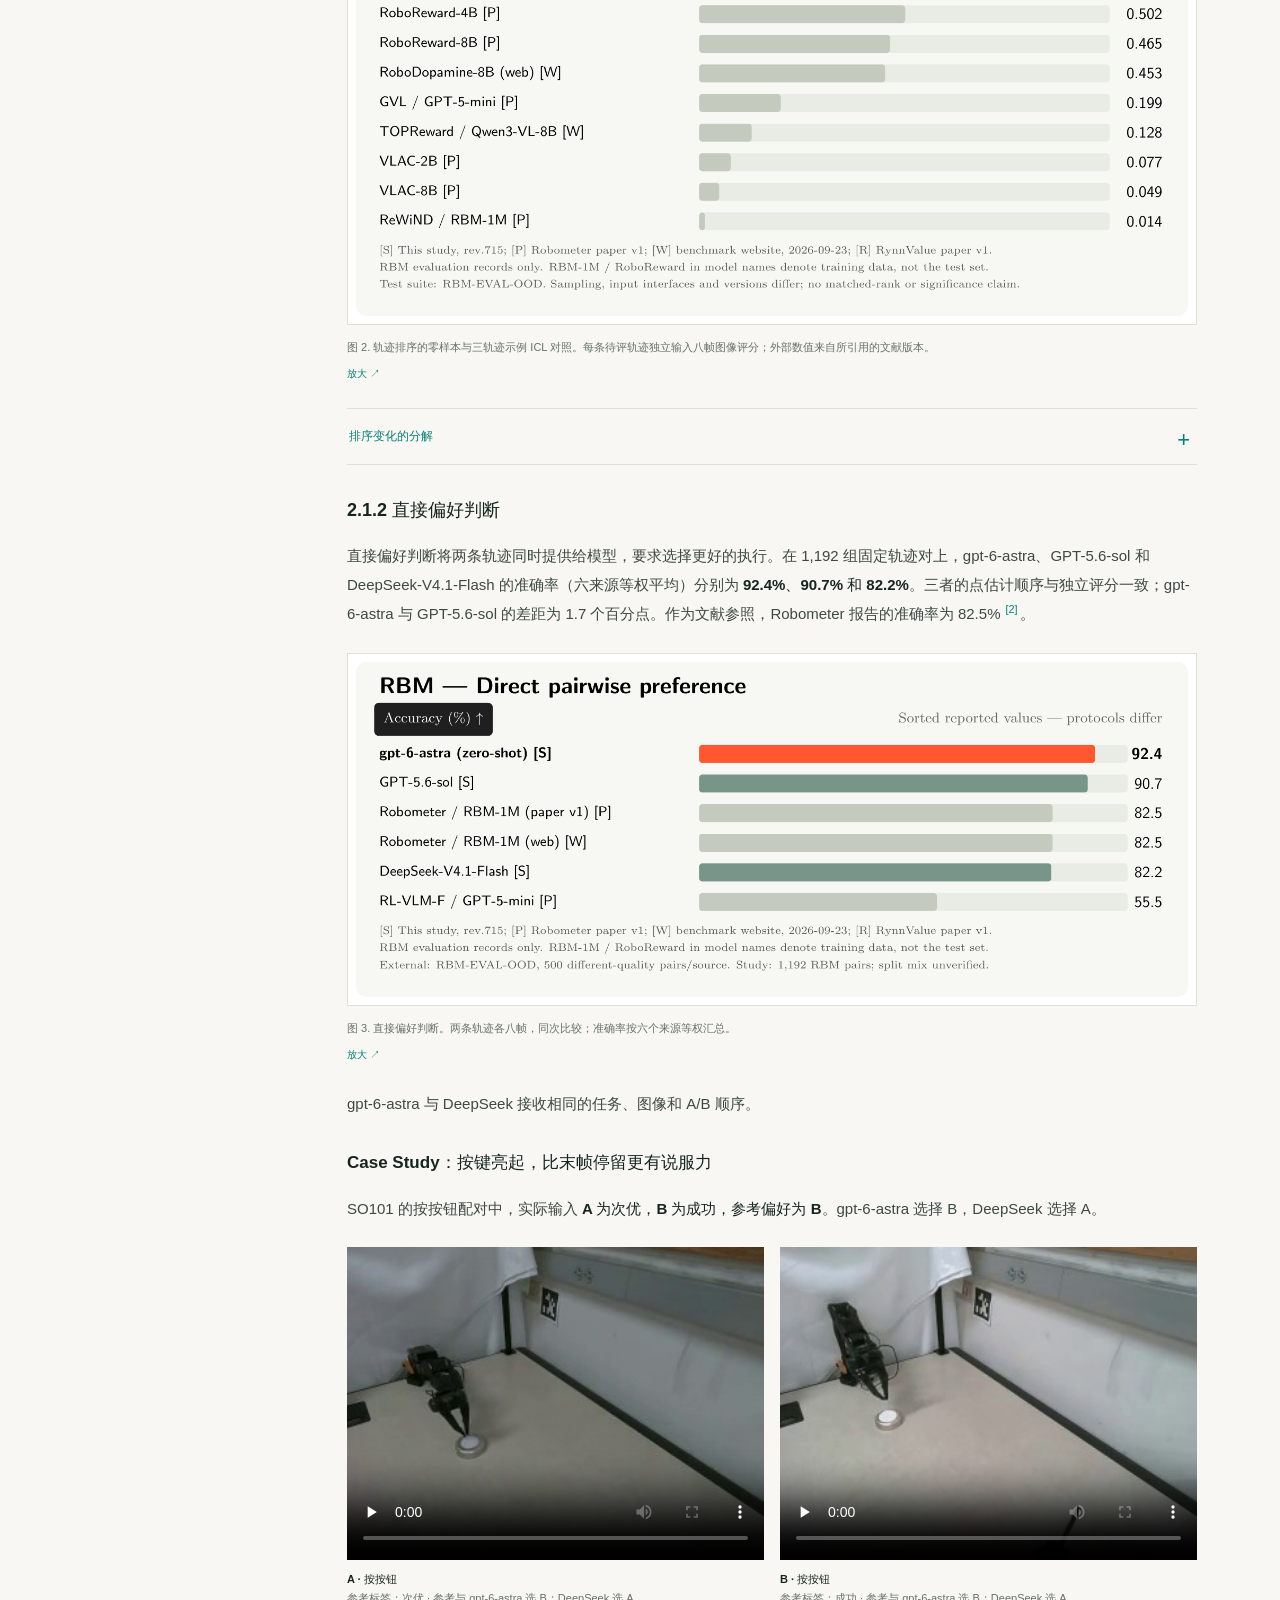
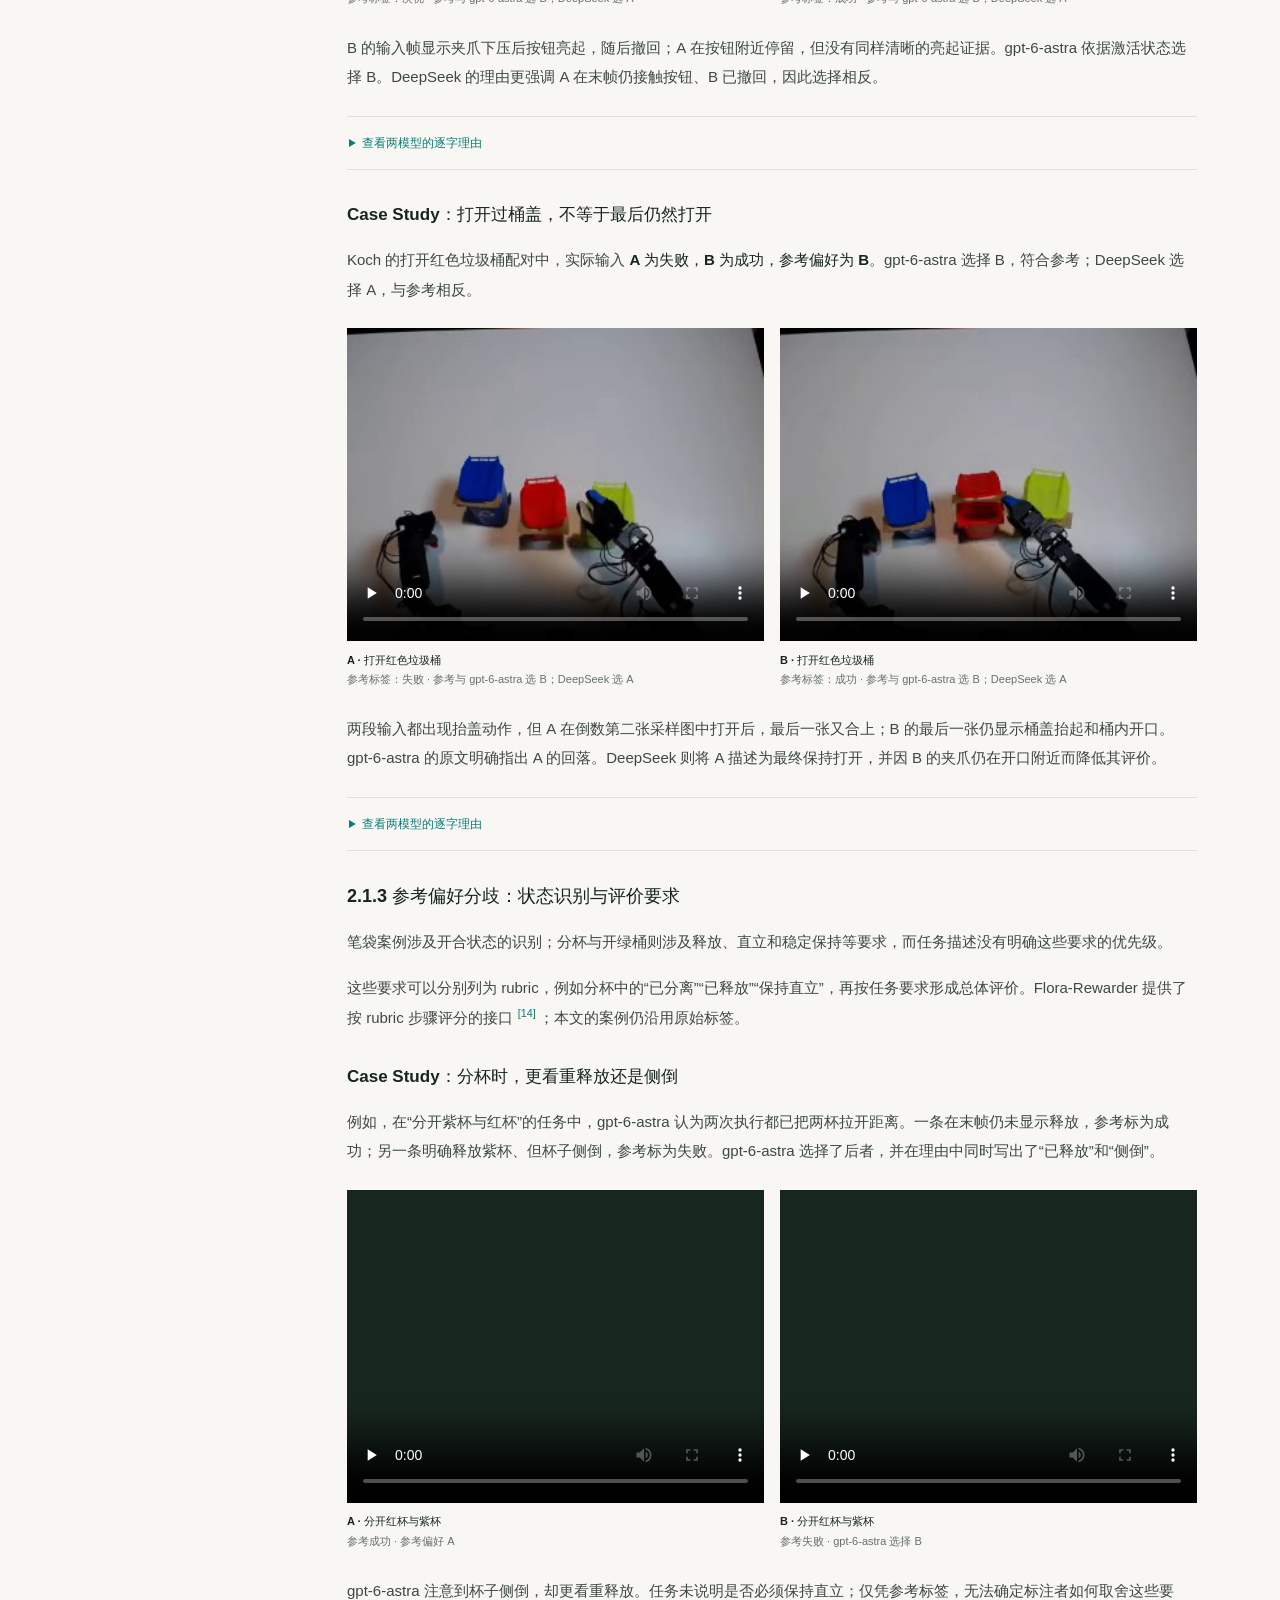
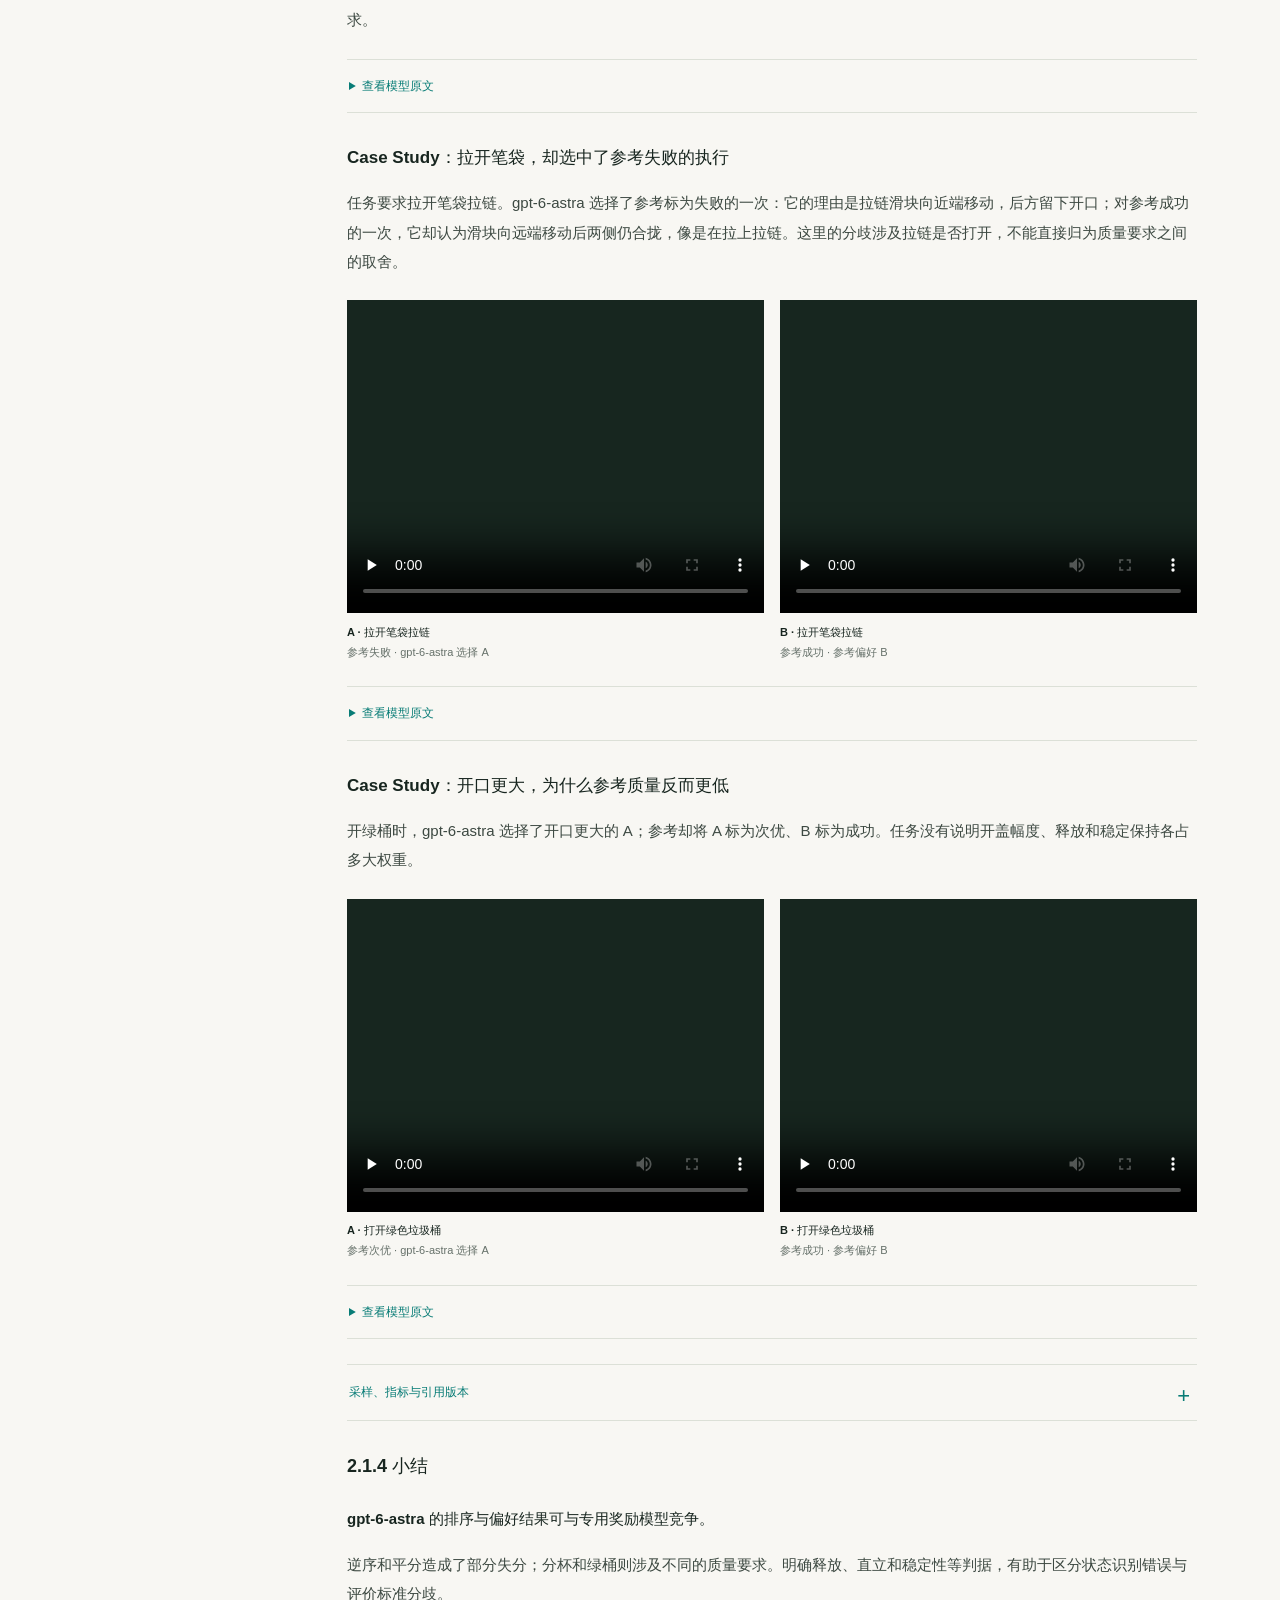
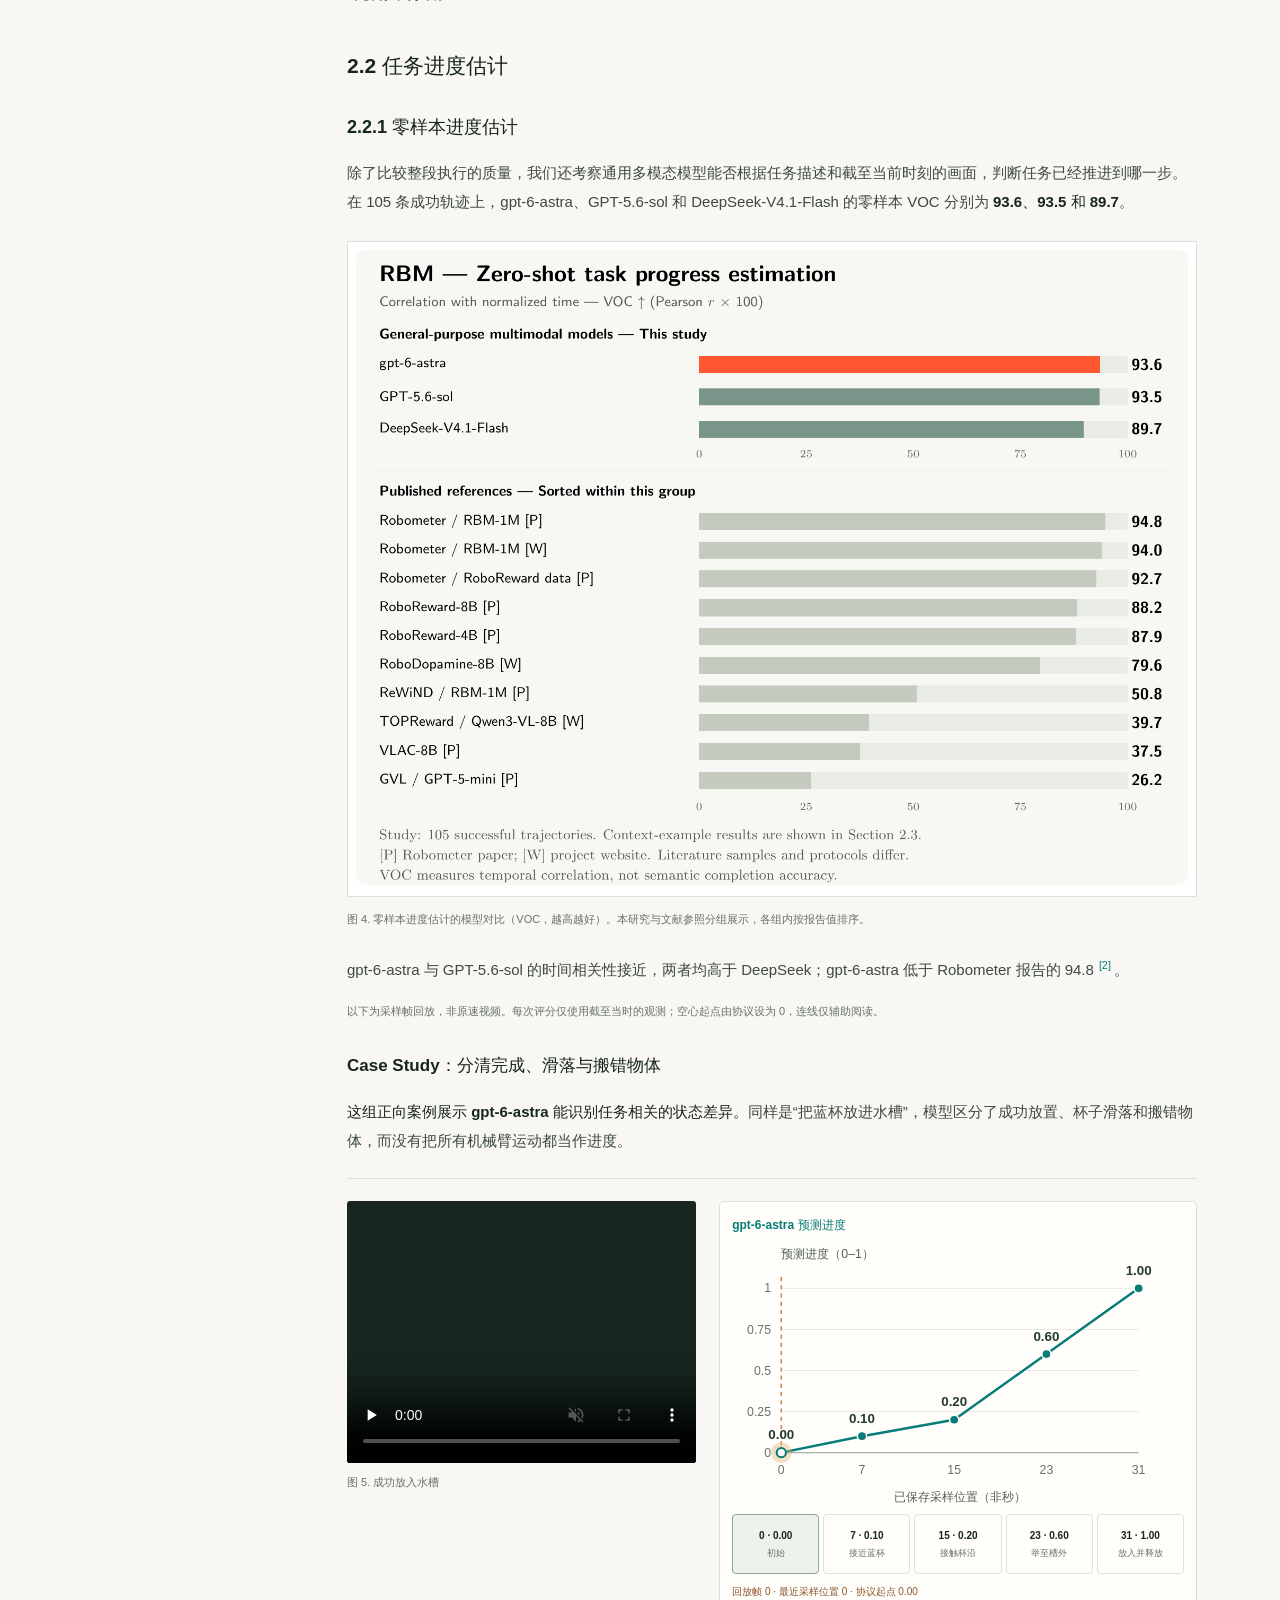
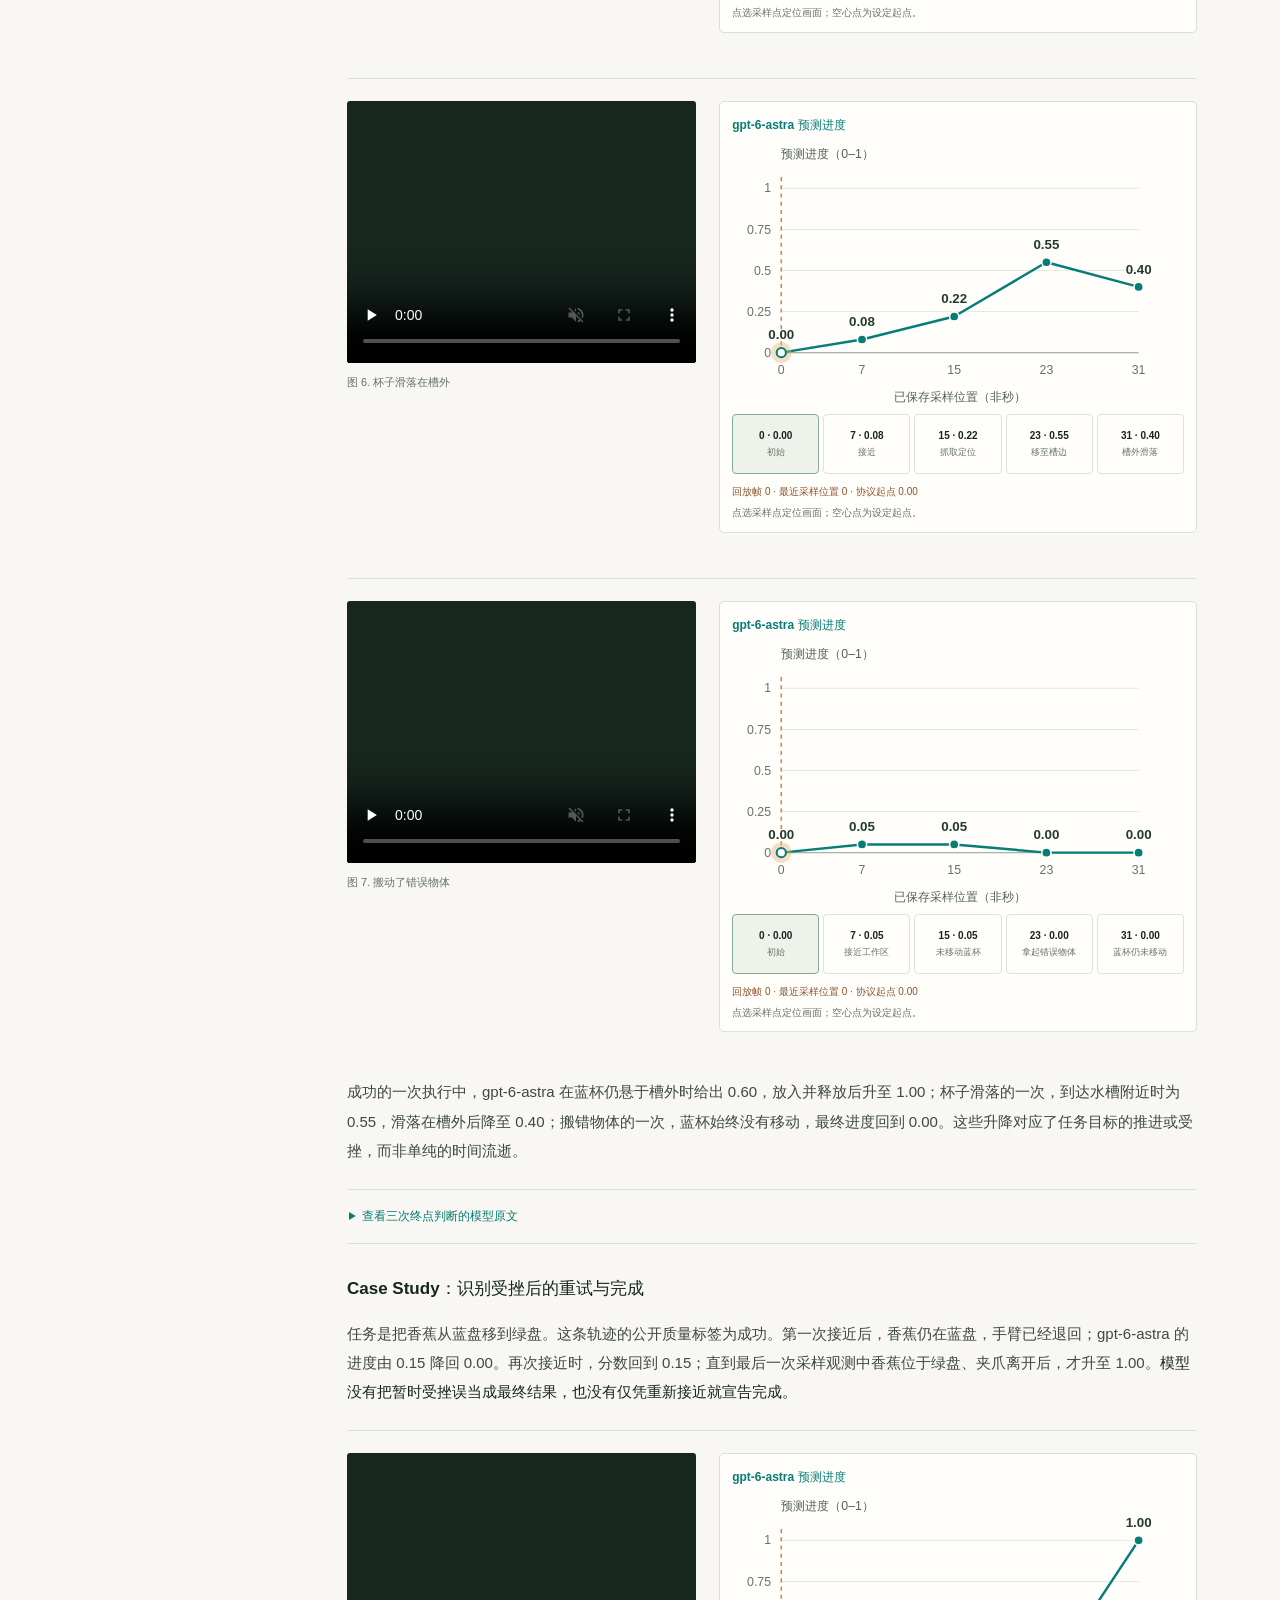
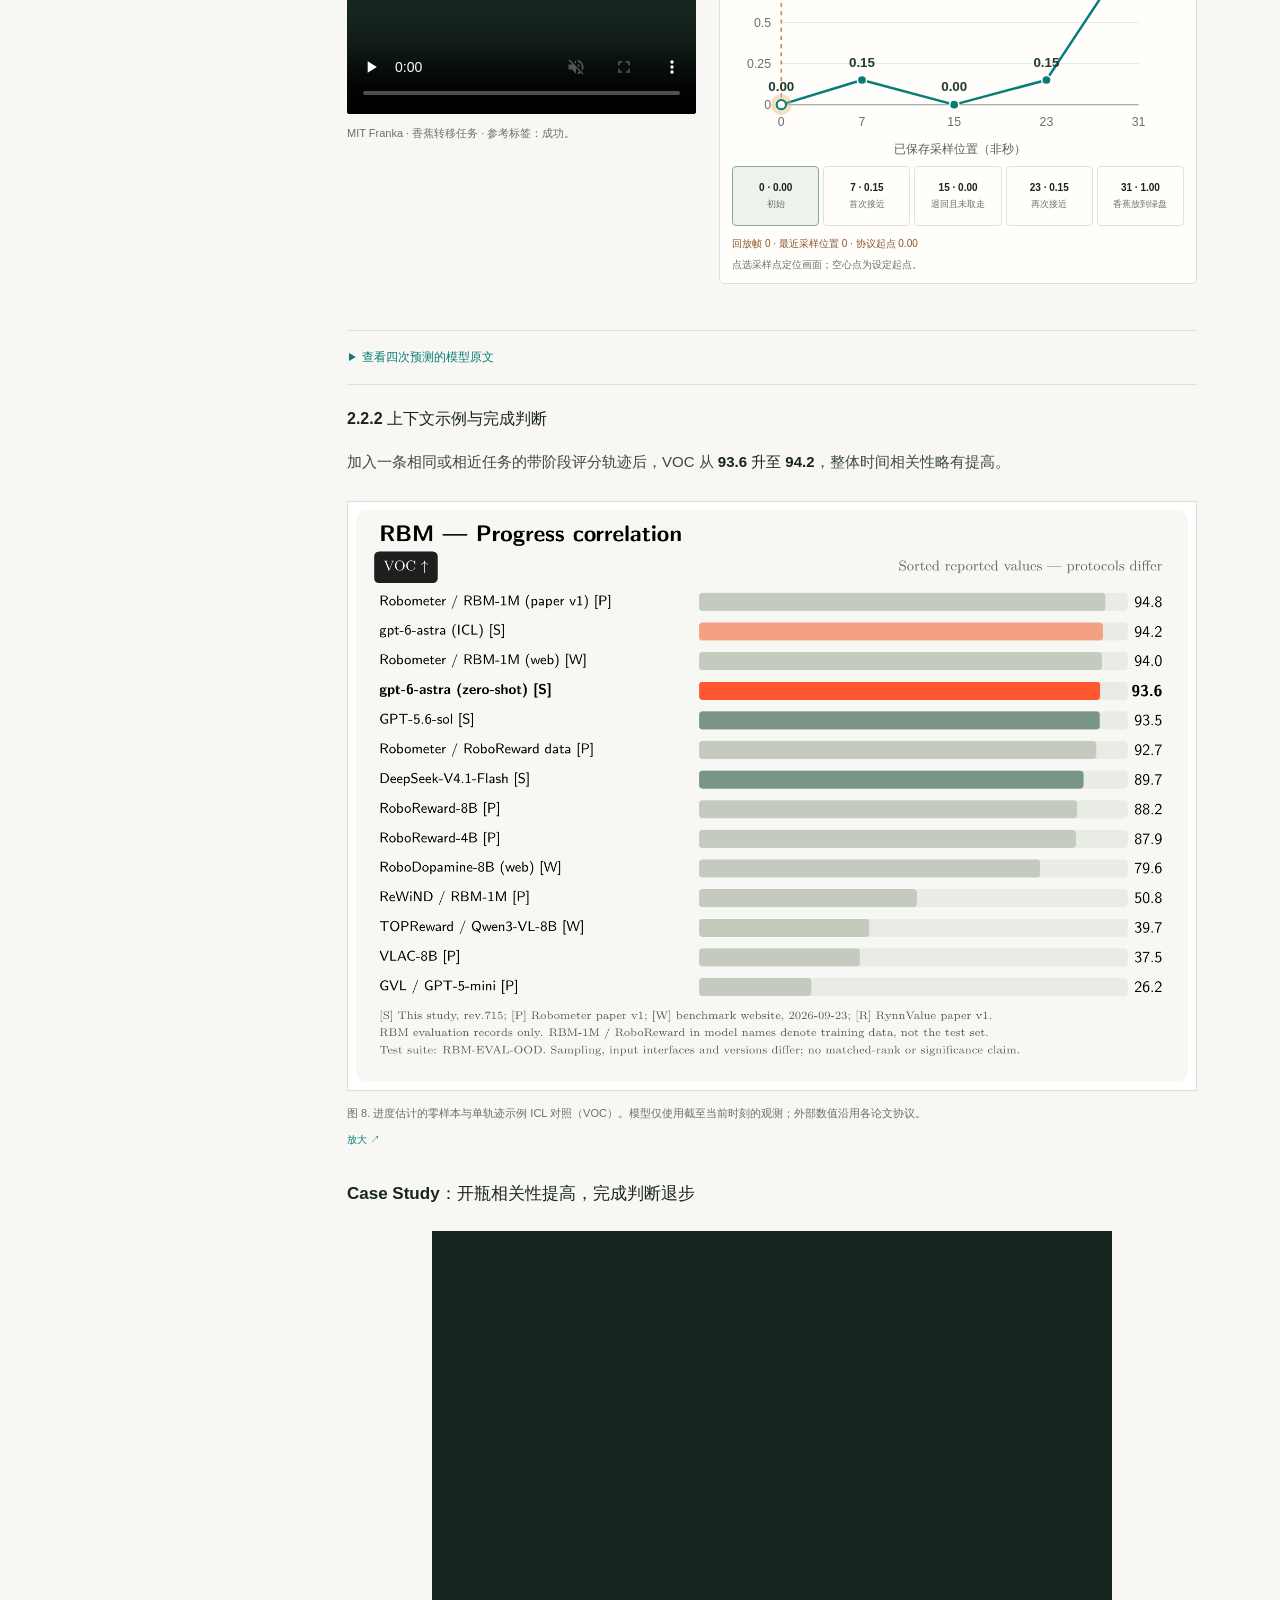
==== commit 0c78141d: "Specify trajectory quality ranking in bilingual key finding" ====
--- a/index.html
+++ b/index.html
@@ -82,7 +82,7 @@
 <h2>Key takeaways · 主要发现</h2>
 <ul>
 <li>
-<strong>通用多模态模型具备有竞争力的零样本执行质量评价能力。</strong>gpt-6-astra 的轨迹排序 Kendall τ<sub>a</sub> 达到 0.8166，直接偏好准确率达到 92.4%，在所评估的三种通用模型中均最高。</li>
+<strong>通用多模态模型具备有竞争力的零样本轨迹质量排序能力。</strong>gpt-6-astra 的轨迹排序 Kendall τ<sub>a</sub> 达到 0.8166，直接偏好准确率达到 92.4%，在所评估的三种通用模型中均最高。</li>
 <li>
 <strong>任务进度评分能够反映执行中的推进、失误与恢复。</strong>gpt-6-astra 的零样本进度估计 VOC 达到 93.6，评分能够响应任务相关的状态变化。</li>
 <li>
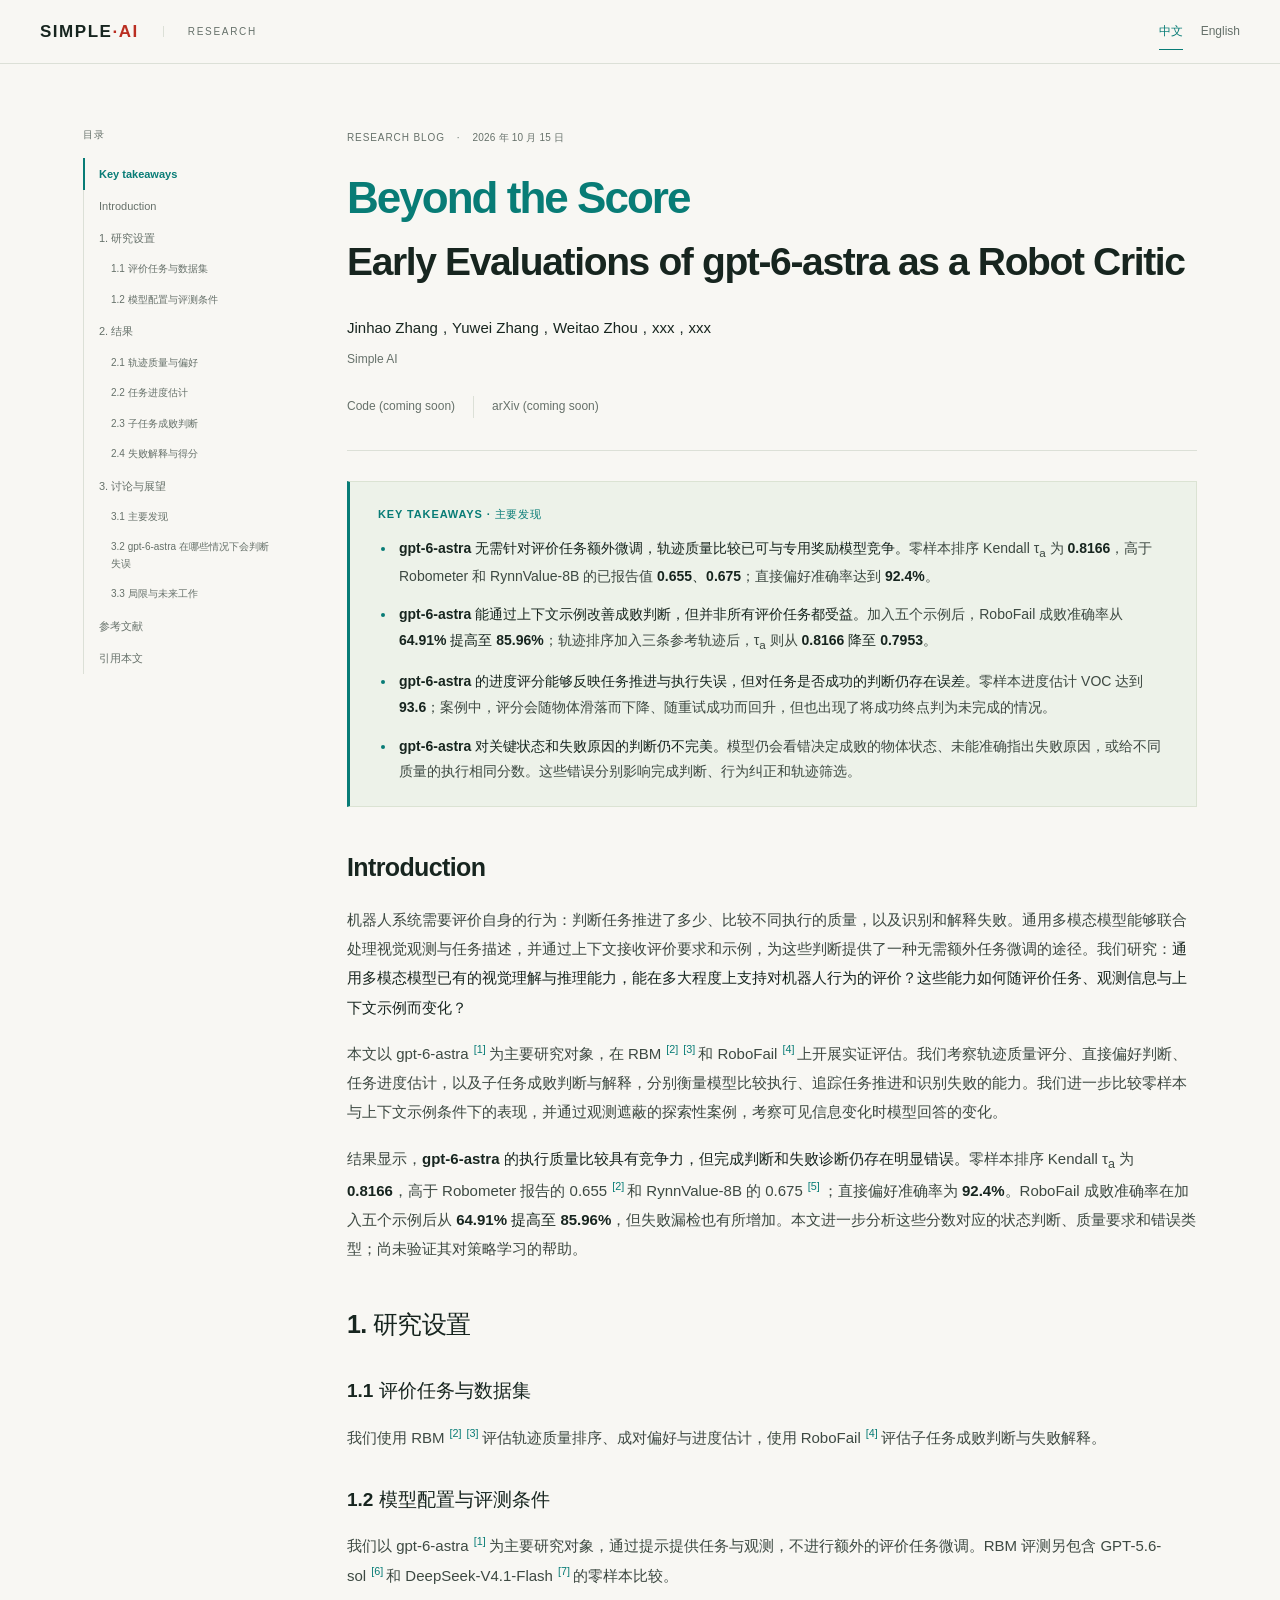
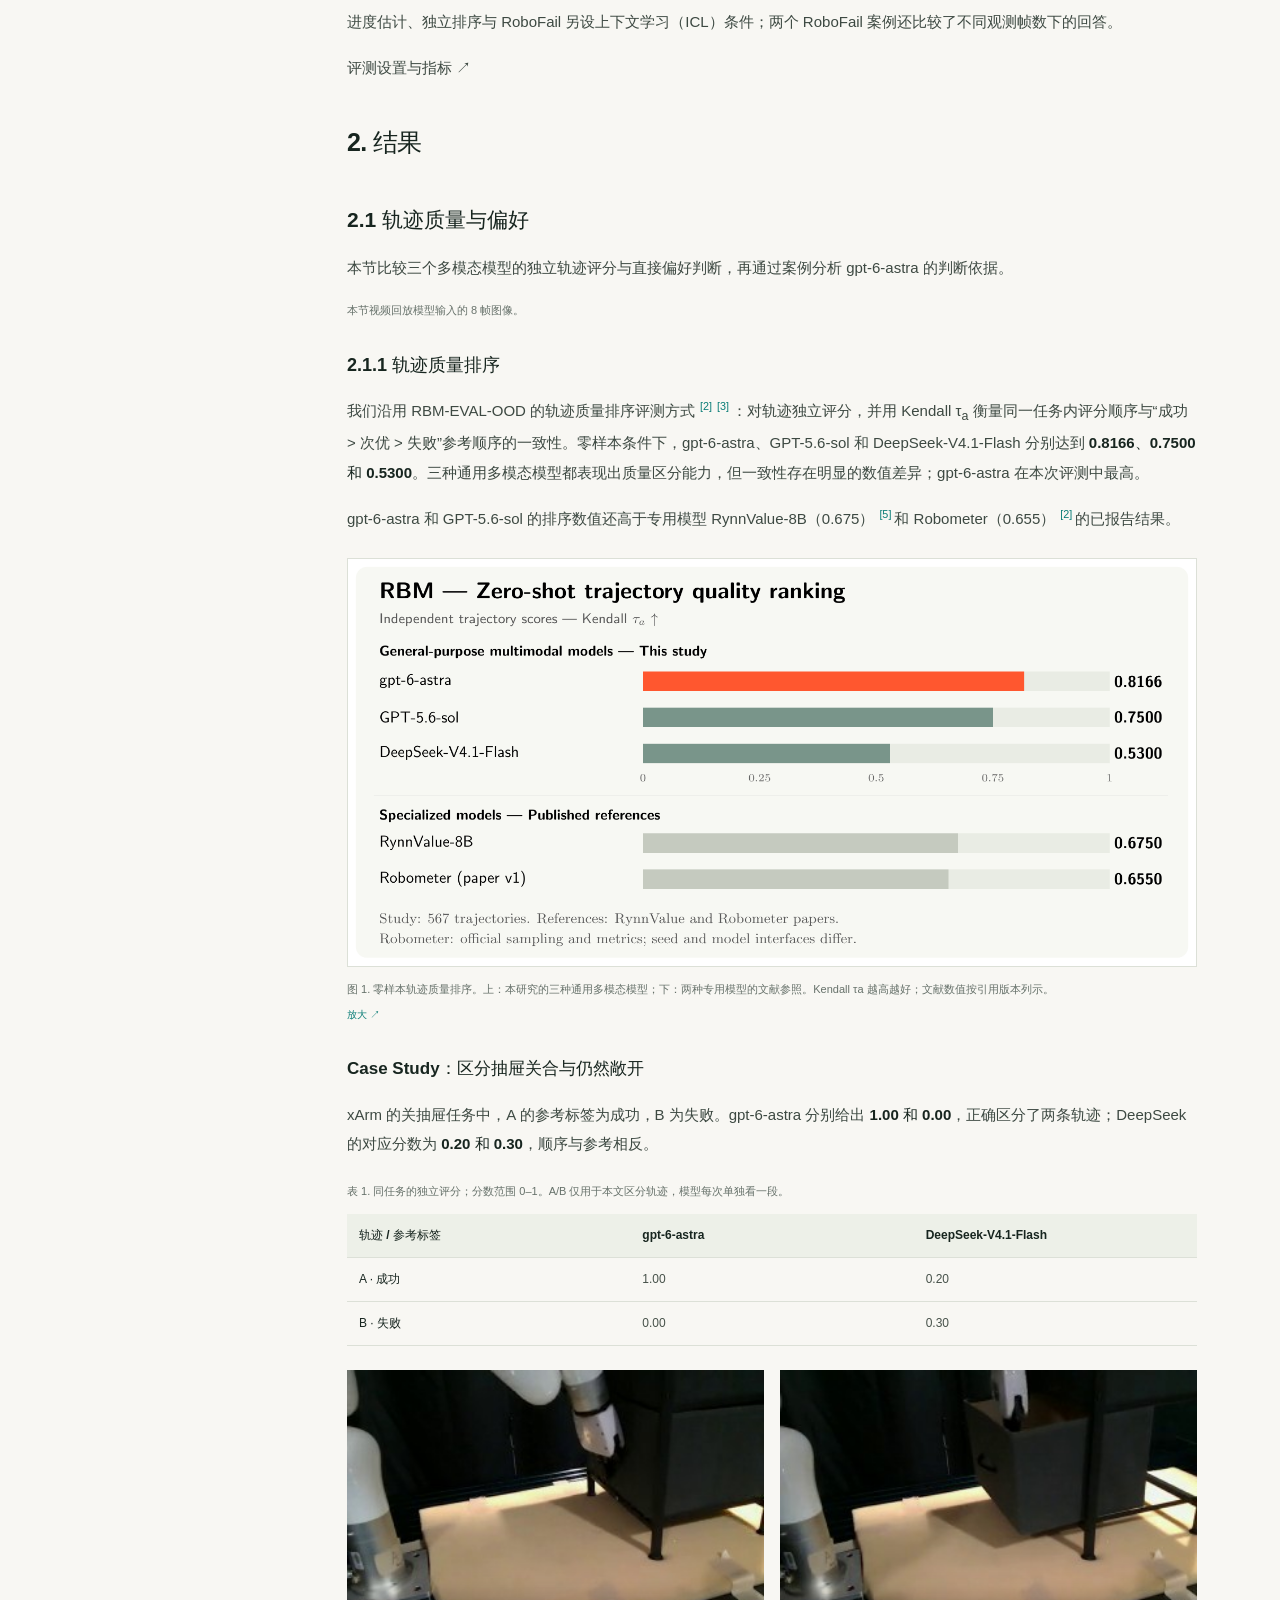
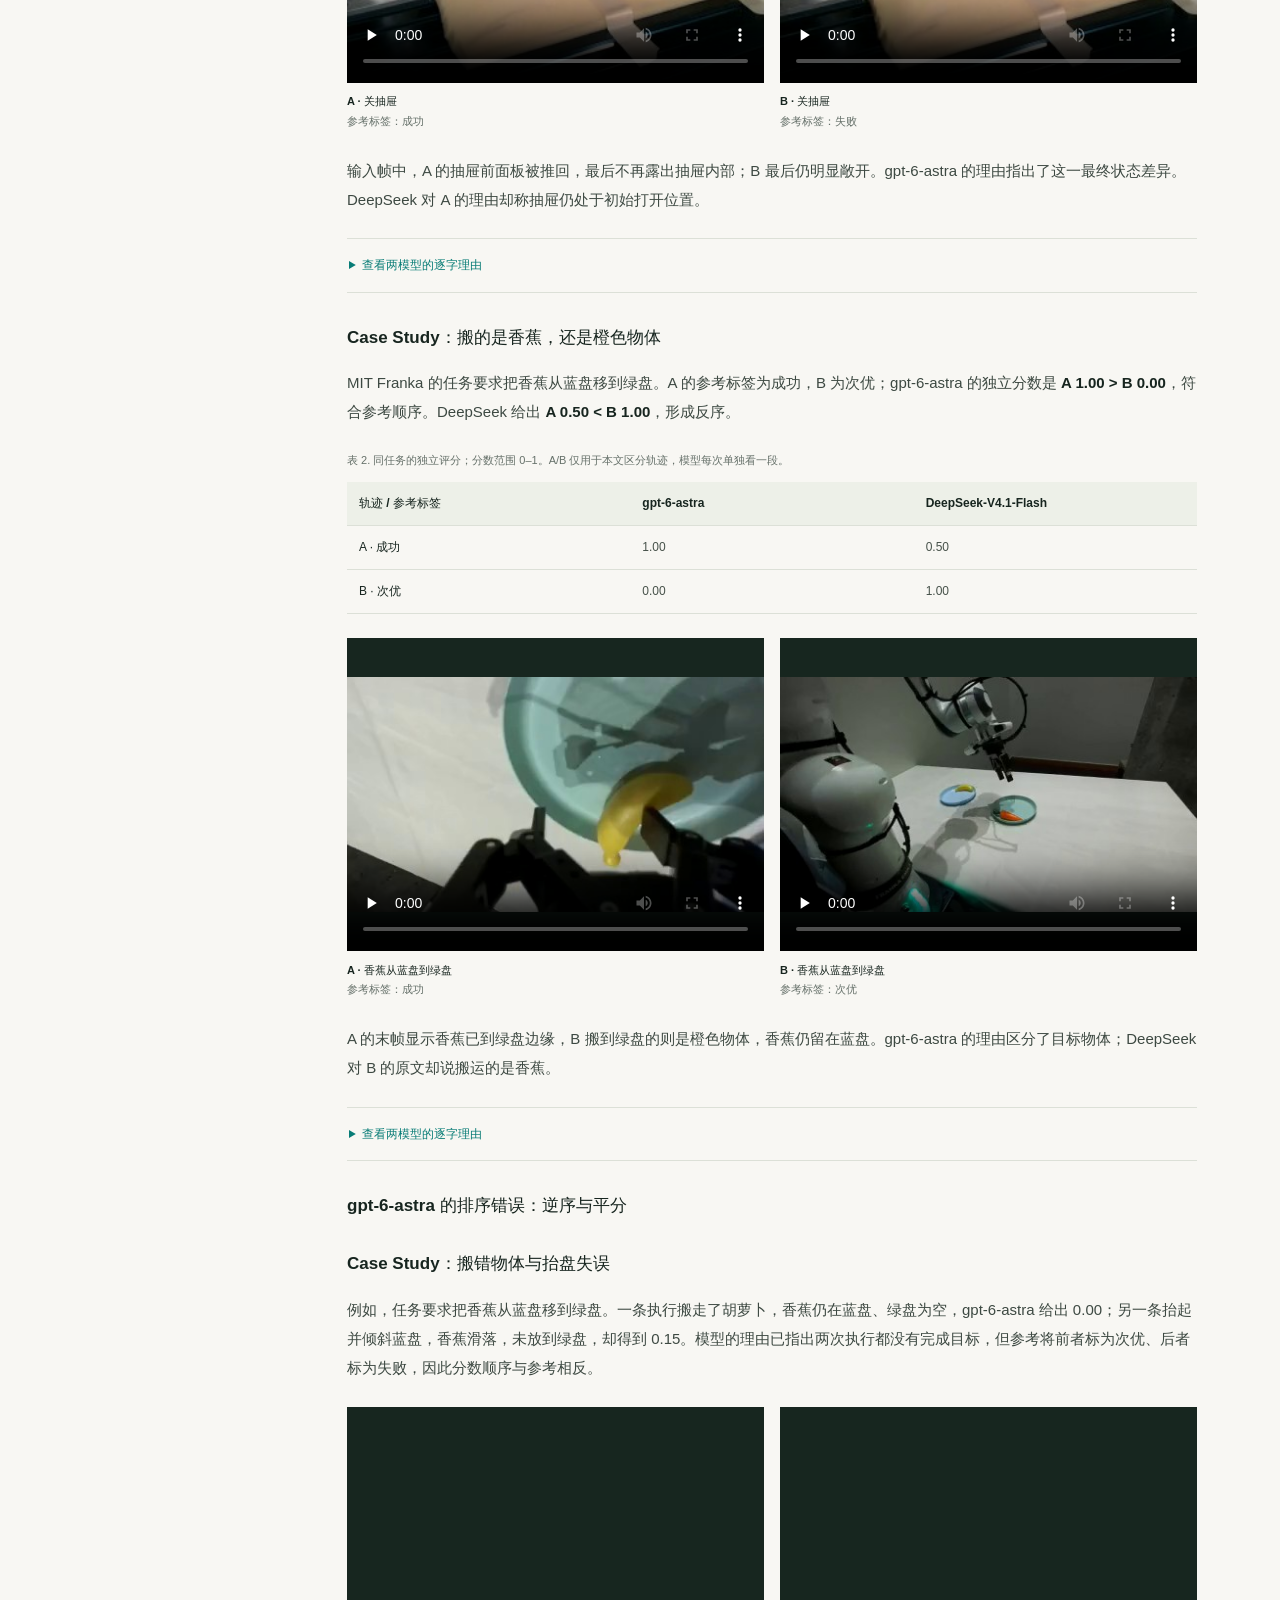
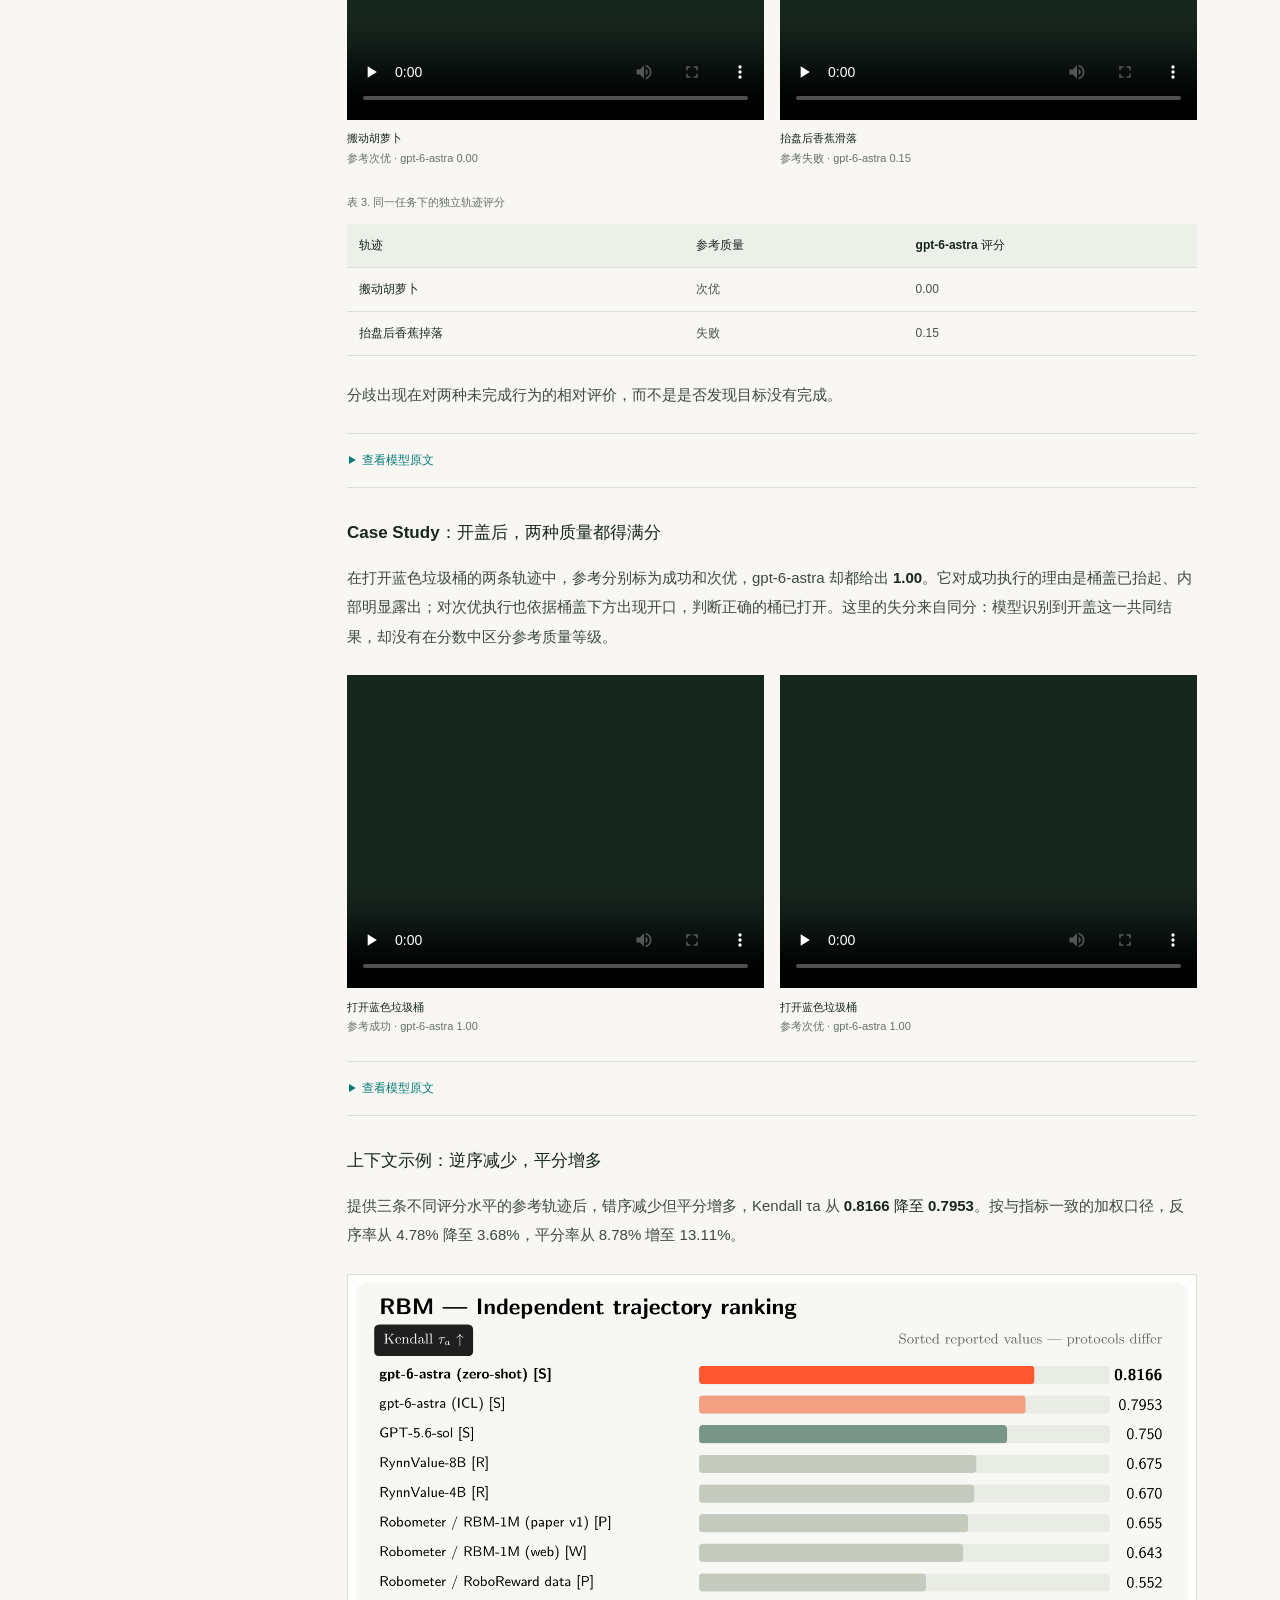
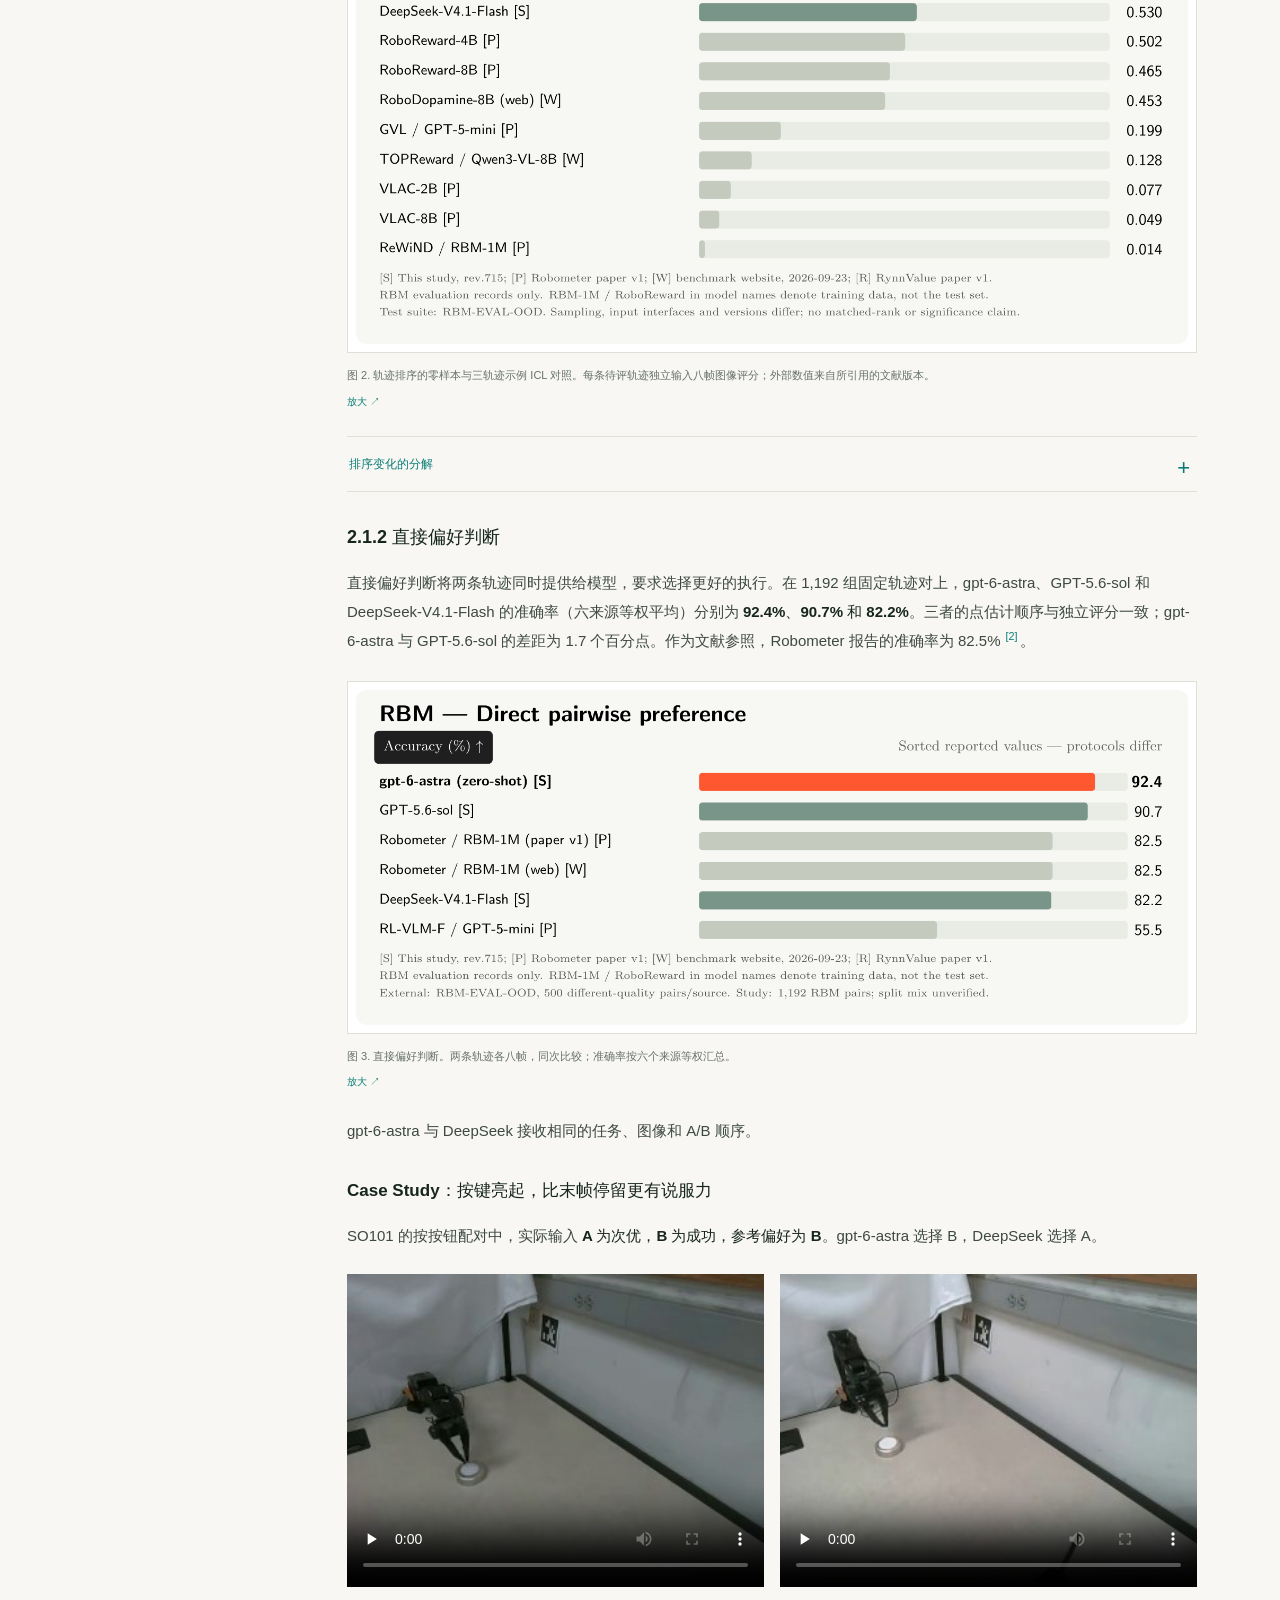
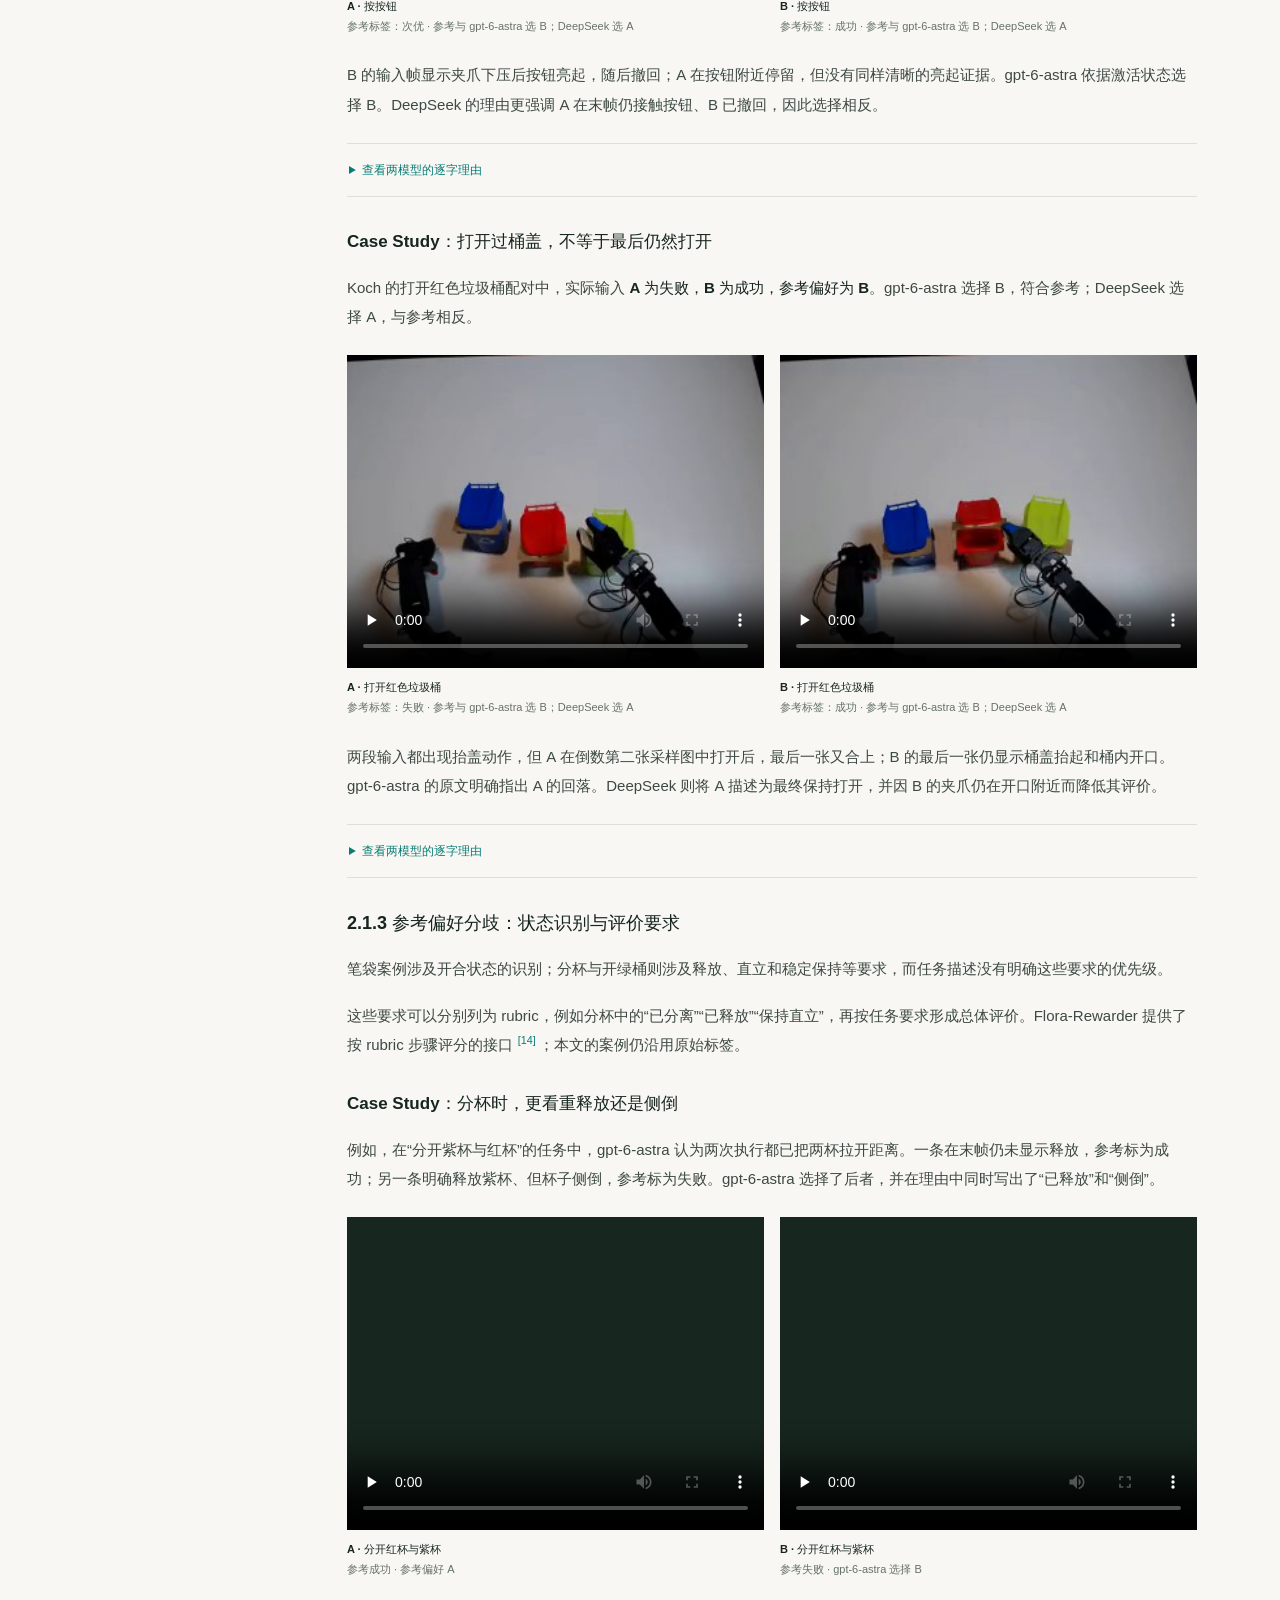
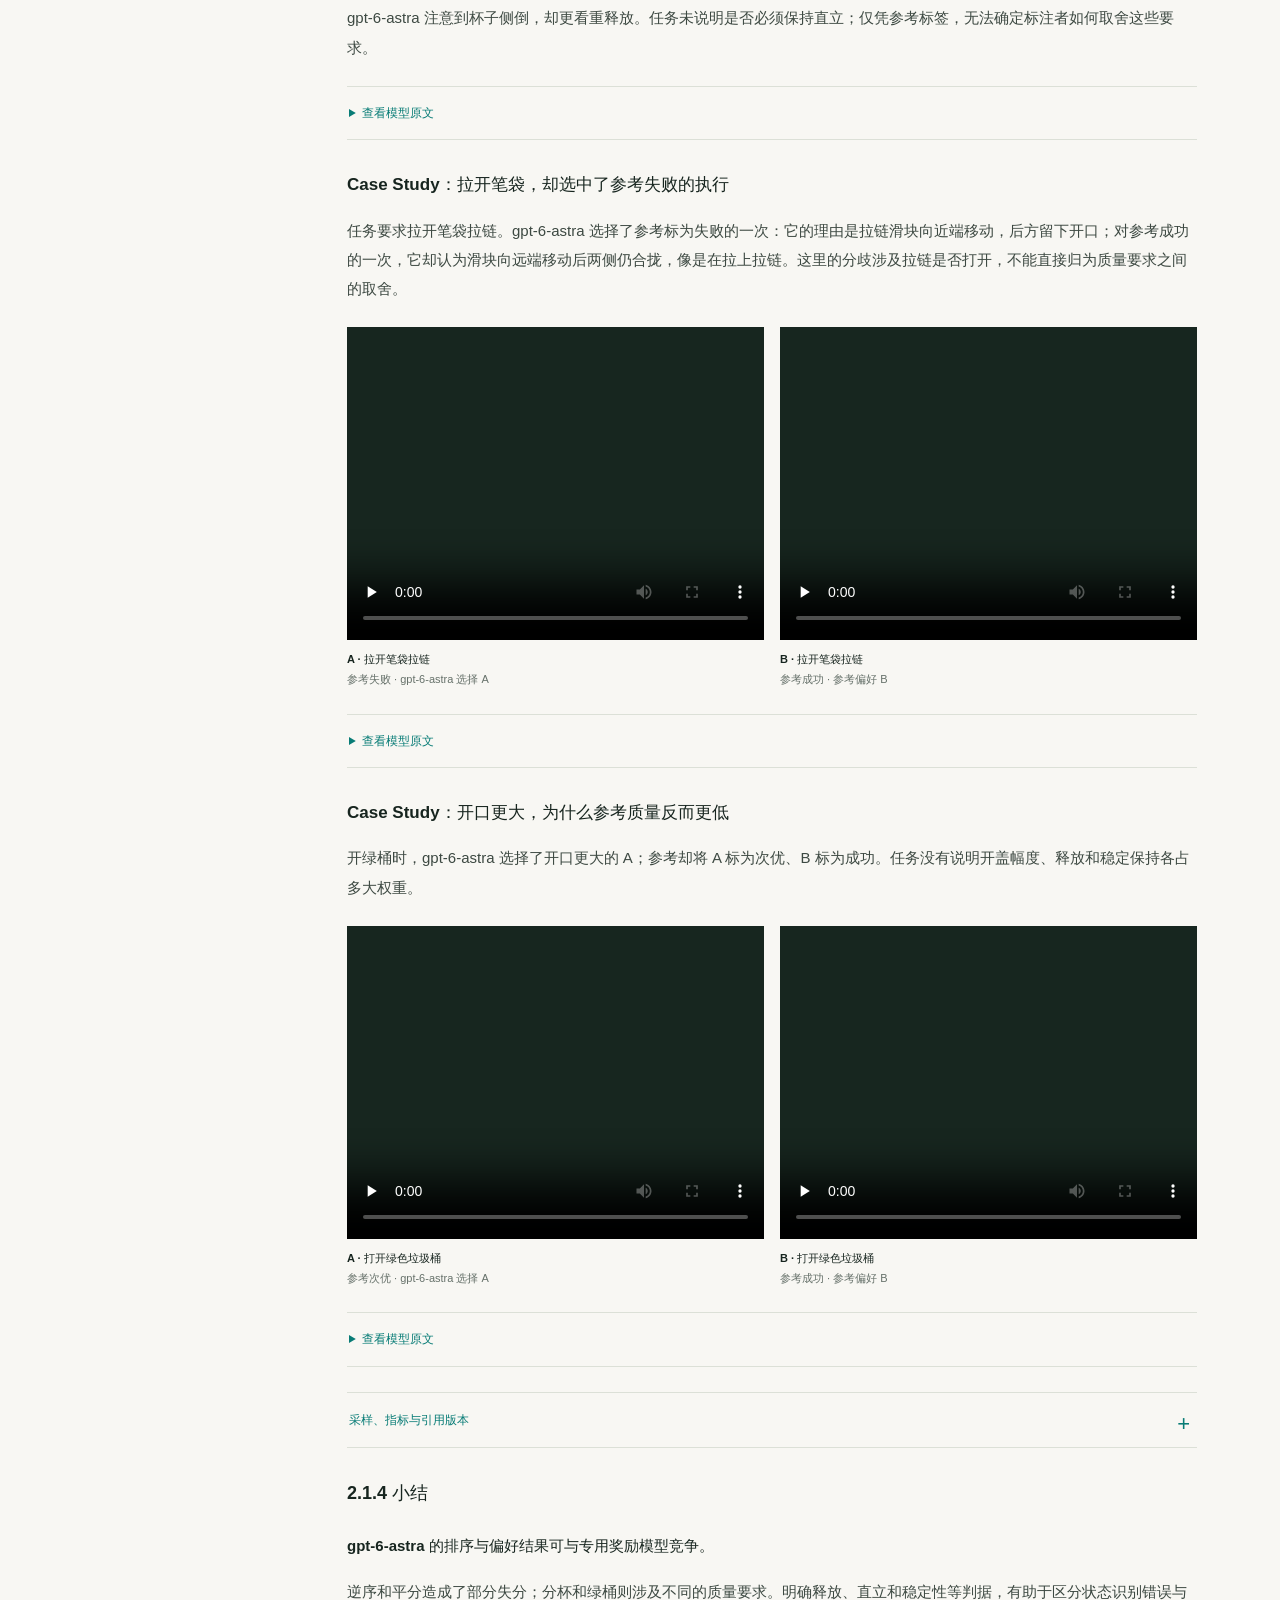
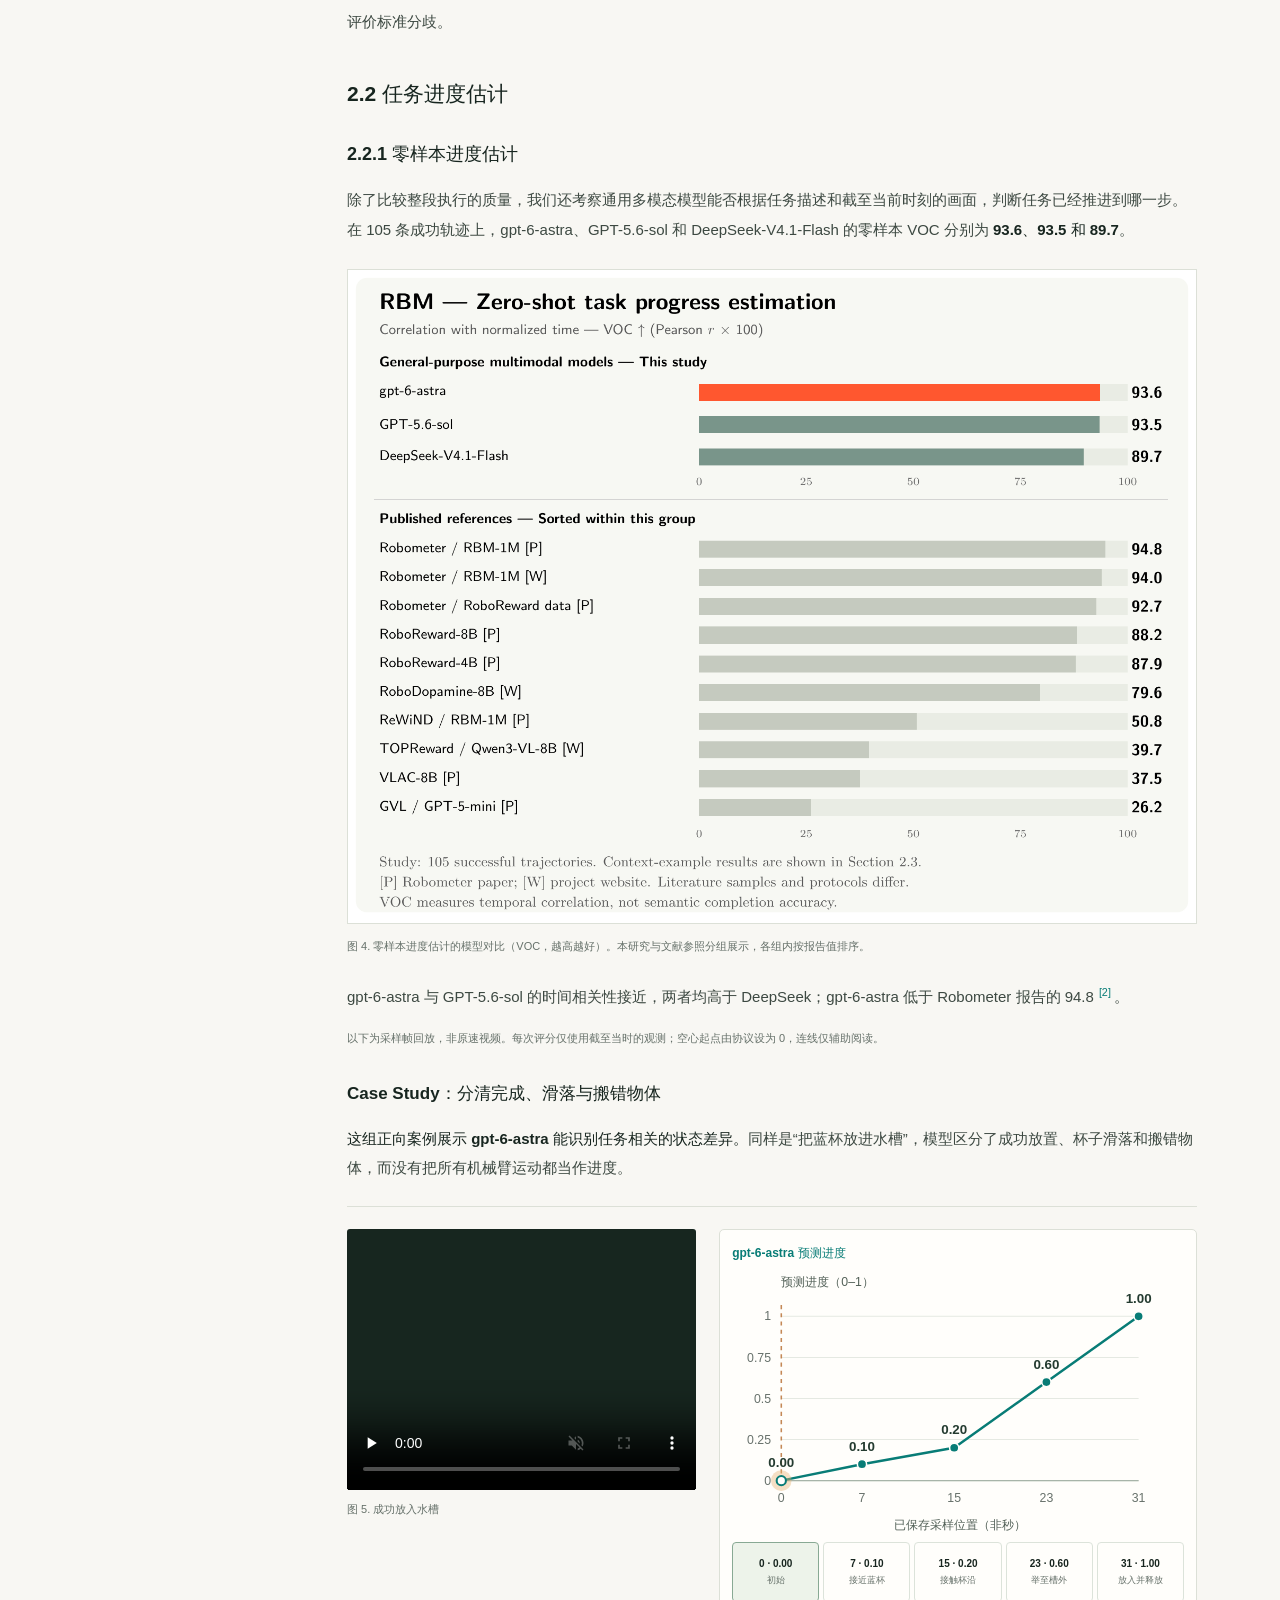
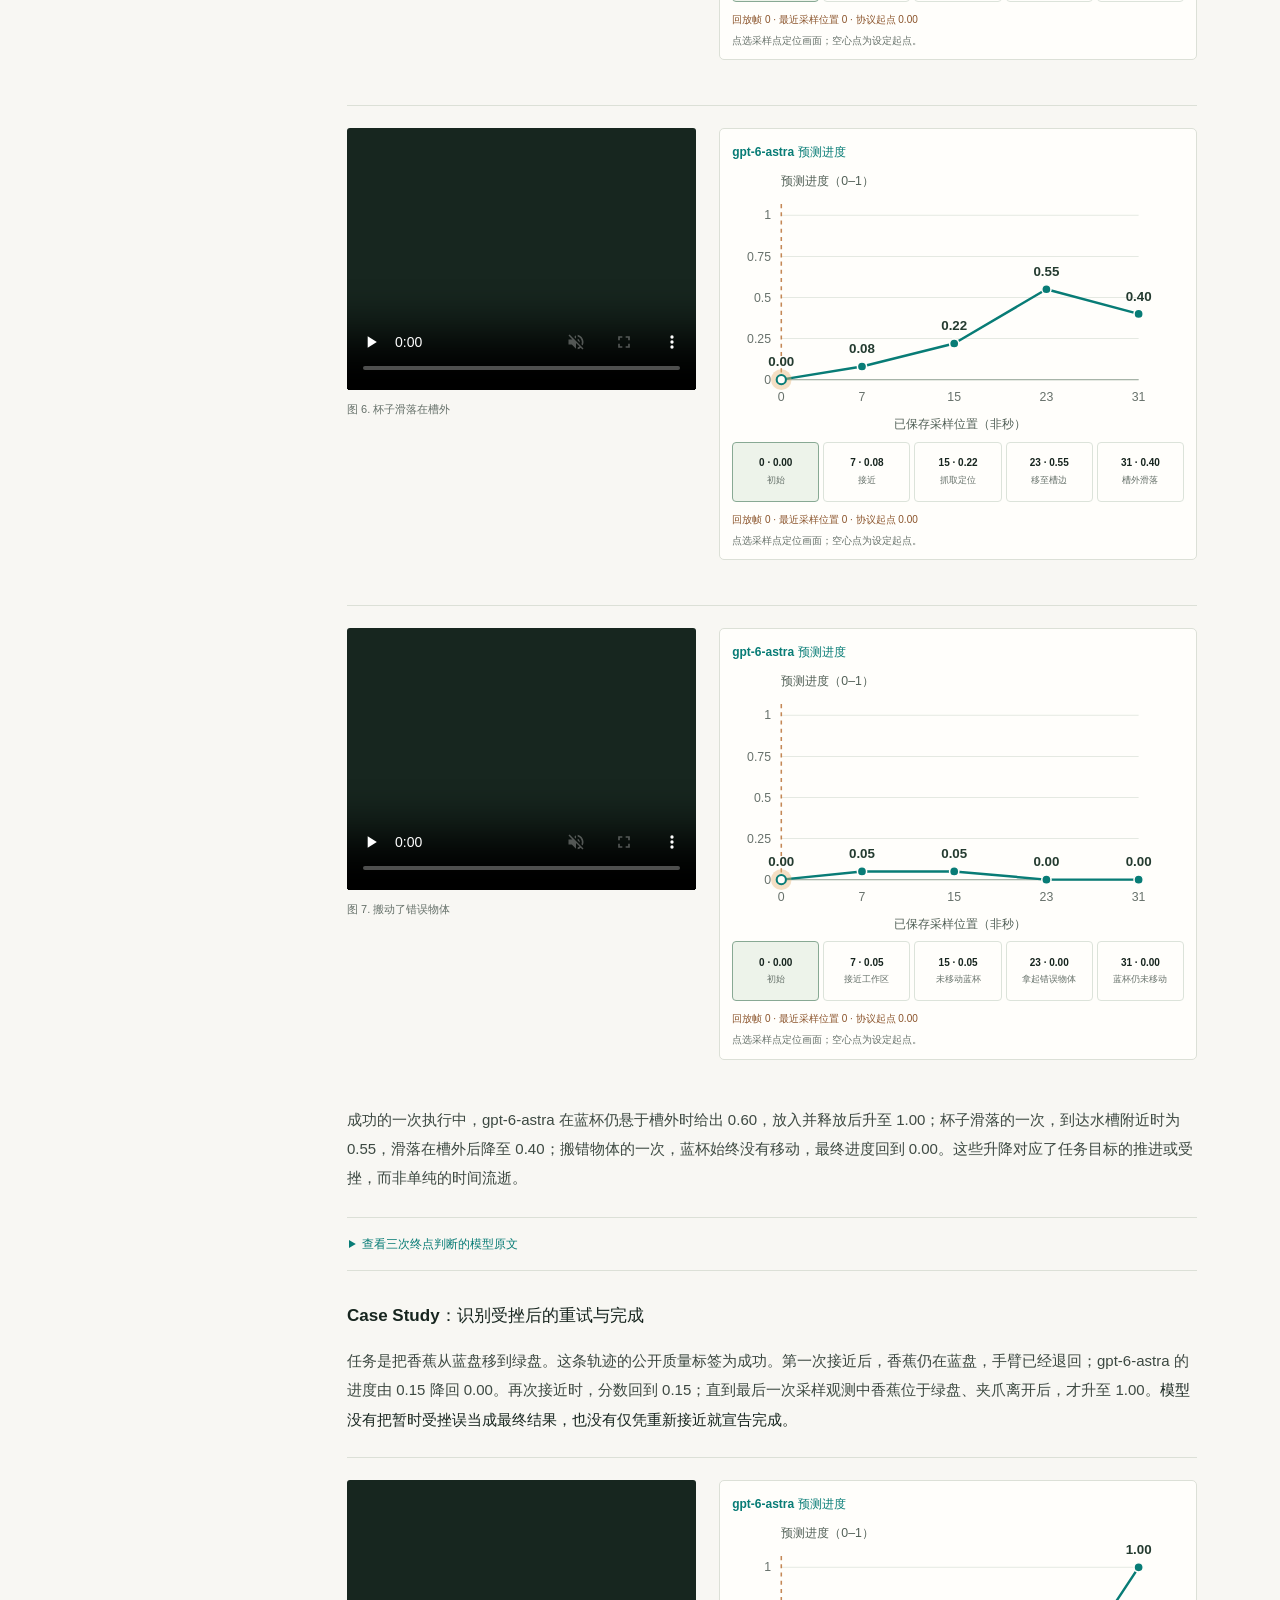
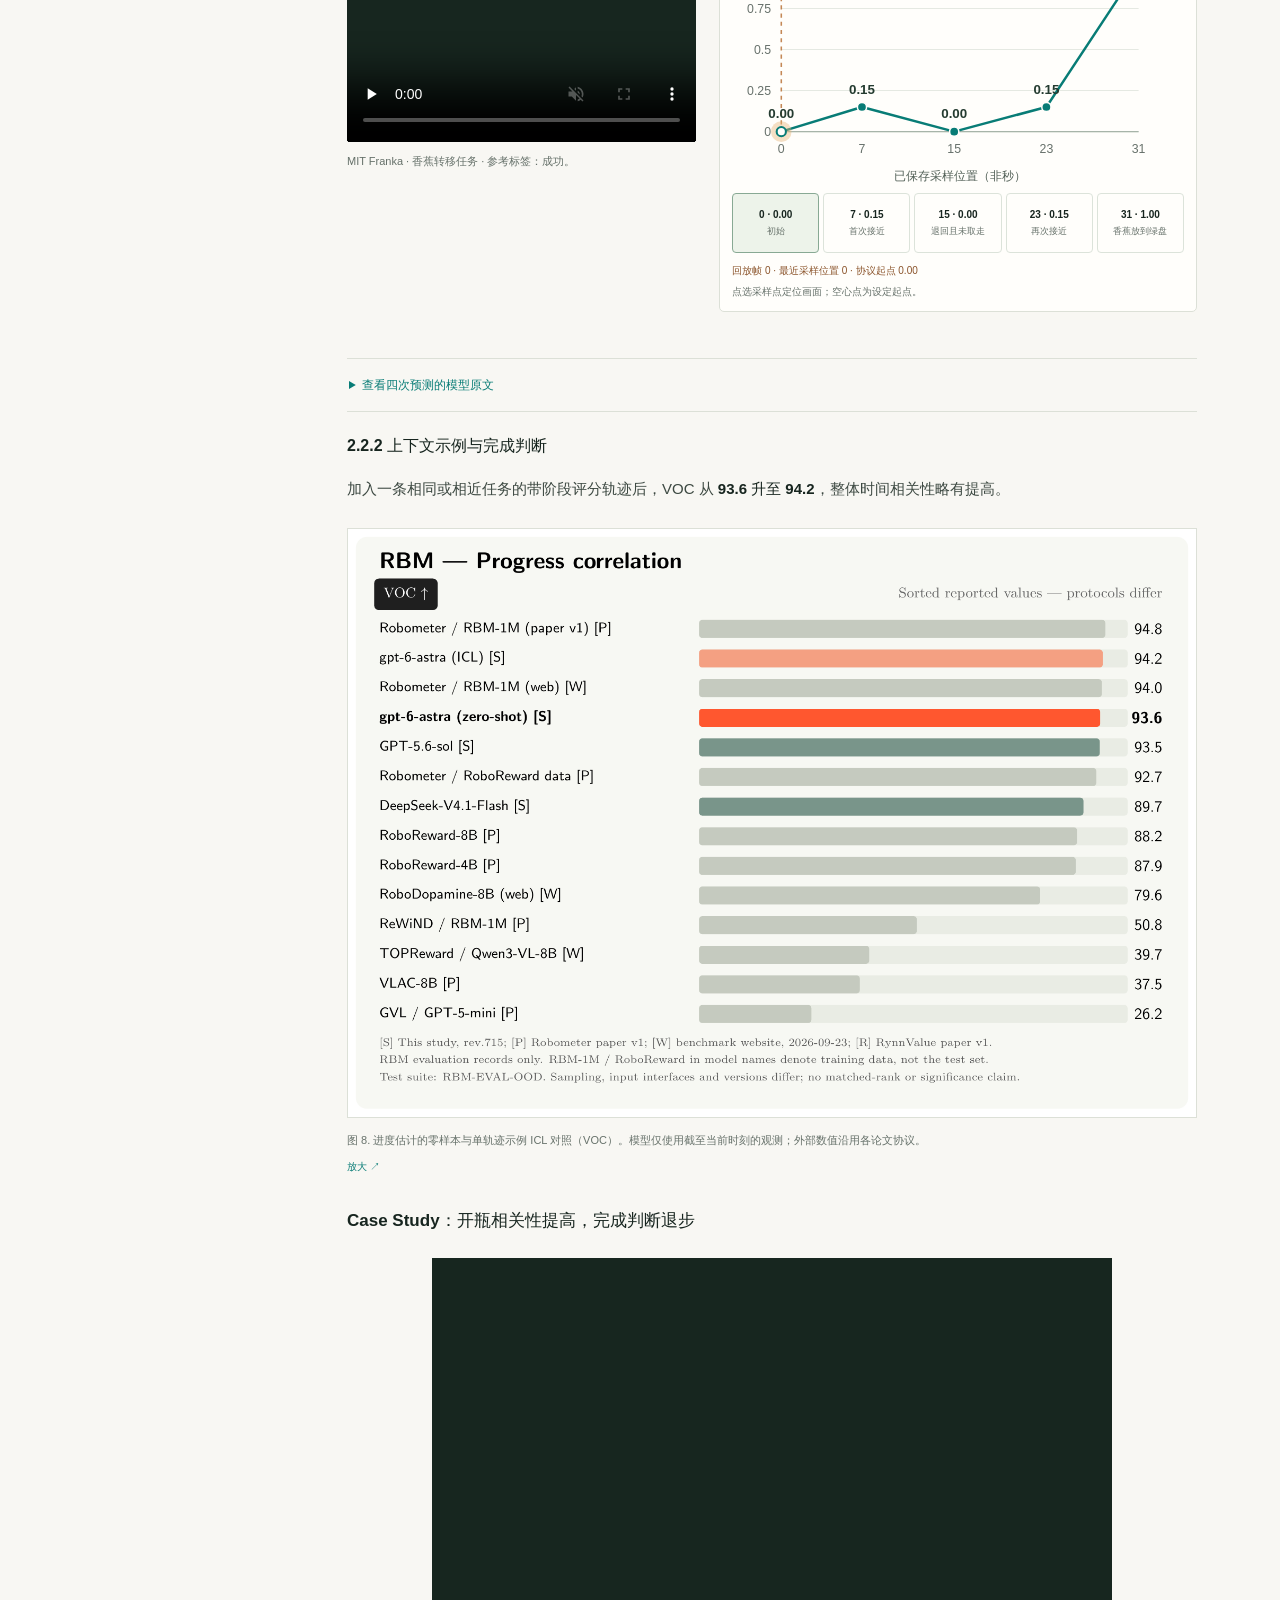
==== commit 5462fc9d: "Revise bilingual key takeaways around four main findings" ====
--- a/index.html
+++ b/index.html
@@ -82,13 +82,13 @@
 <h2>Key takeaways · 主要发现</h2>
 <ul>
 <li>
-<strong>通用多模态模型具备有竞争力的零样本轨迹质量排序能力。</strong>gpt-6-astra 的轨迹排序 Kendall τ<sub>a</sub> 达到 0.8166，直接偏好准确率达到 92.4%，在所评估的三种通用模型中均最高。</li>
+<strong>gpt-6-astra 无需针对评价任务额外微调，轨迹质量比较已可与专用奖励模型竞争。</strong>零样本排序 Kendall τ<sub>a</sub> 为 <strong>0.8166</strong>，高于 Robometer 和 RynnValue-8B 的已报告值 <strong>0.655、0.675</strong>；直接偏好准确率达到 <strong>92.4%</strong>。</li>
 <li>
-<strong>任务进度评分能够反映执行中的推进、失误与恢复。</strong>gpt-6-astra 的零样本进度估计 VOC 达到 93.6，评分能够响应任务相关的状态变化。</li>
+<strong>gpt-6-astra 能通过上下文示例改善成败判断，但并非所有评价任务都受益。</strong>加入五个示例后，RoboFail 成败准确率从 <strong>64.91% 提高至 85.96%</strong>；轨迹排序加入三条参考轨迹后，τ<sub>a</sub> 则从 <strong>0.8166 降至 0.7953</strong>。</li>
 <li>
-<strong>模型能够检测机器人执行失败并生成原因解释。</strong>在 RoboFail 上，成败判断准确率最高达到 85.96%，对应的失败召回率为 82.35%。</li>
+<strong>gpt-6-astra 的进度评分能够反映任务推进与执行失误，但对任务是否成功的判断仍存在误差。</strong>零样本进度估计 VOC 达到 <strong>93.6</strong>；案例中，评分会随物体滑落而下降、随重试成功而回升，但也出现了将成功终点判为未完成的情况。</li>
 <li>
-<strong>错误分析揭示了三类典型判断问题。</strong>包括关键状态识别错误、失败原因定位不准确，以及对不同质量的执行给出相同评分。</li>
+<strong>gpt-6-astra 对关键状态和失败原因的判断仍不完美。</strong>模型仍会看错决定成败的物体状态、未能准确指出失败原因，或给不同质量的执行相同分数。这些错误分别影响完成判断、行为纠正和轨迹筛选。</li>
 </ul>
 </section>
 <section id="overview" class="" data-toc>
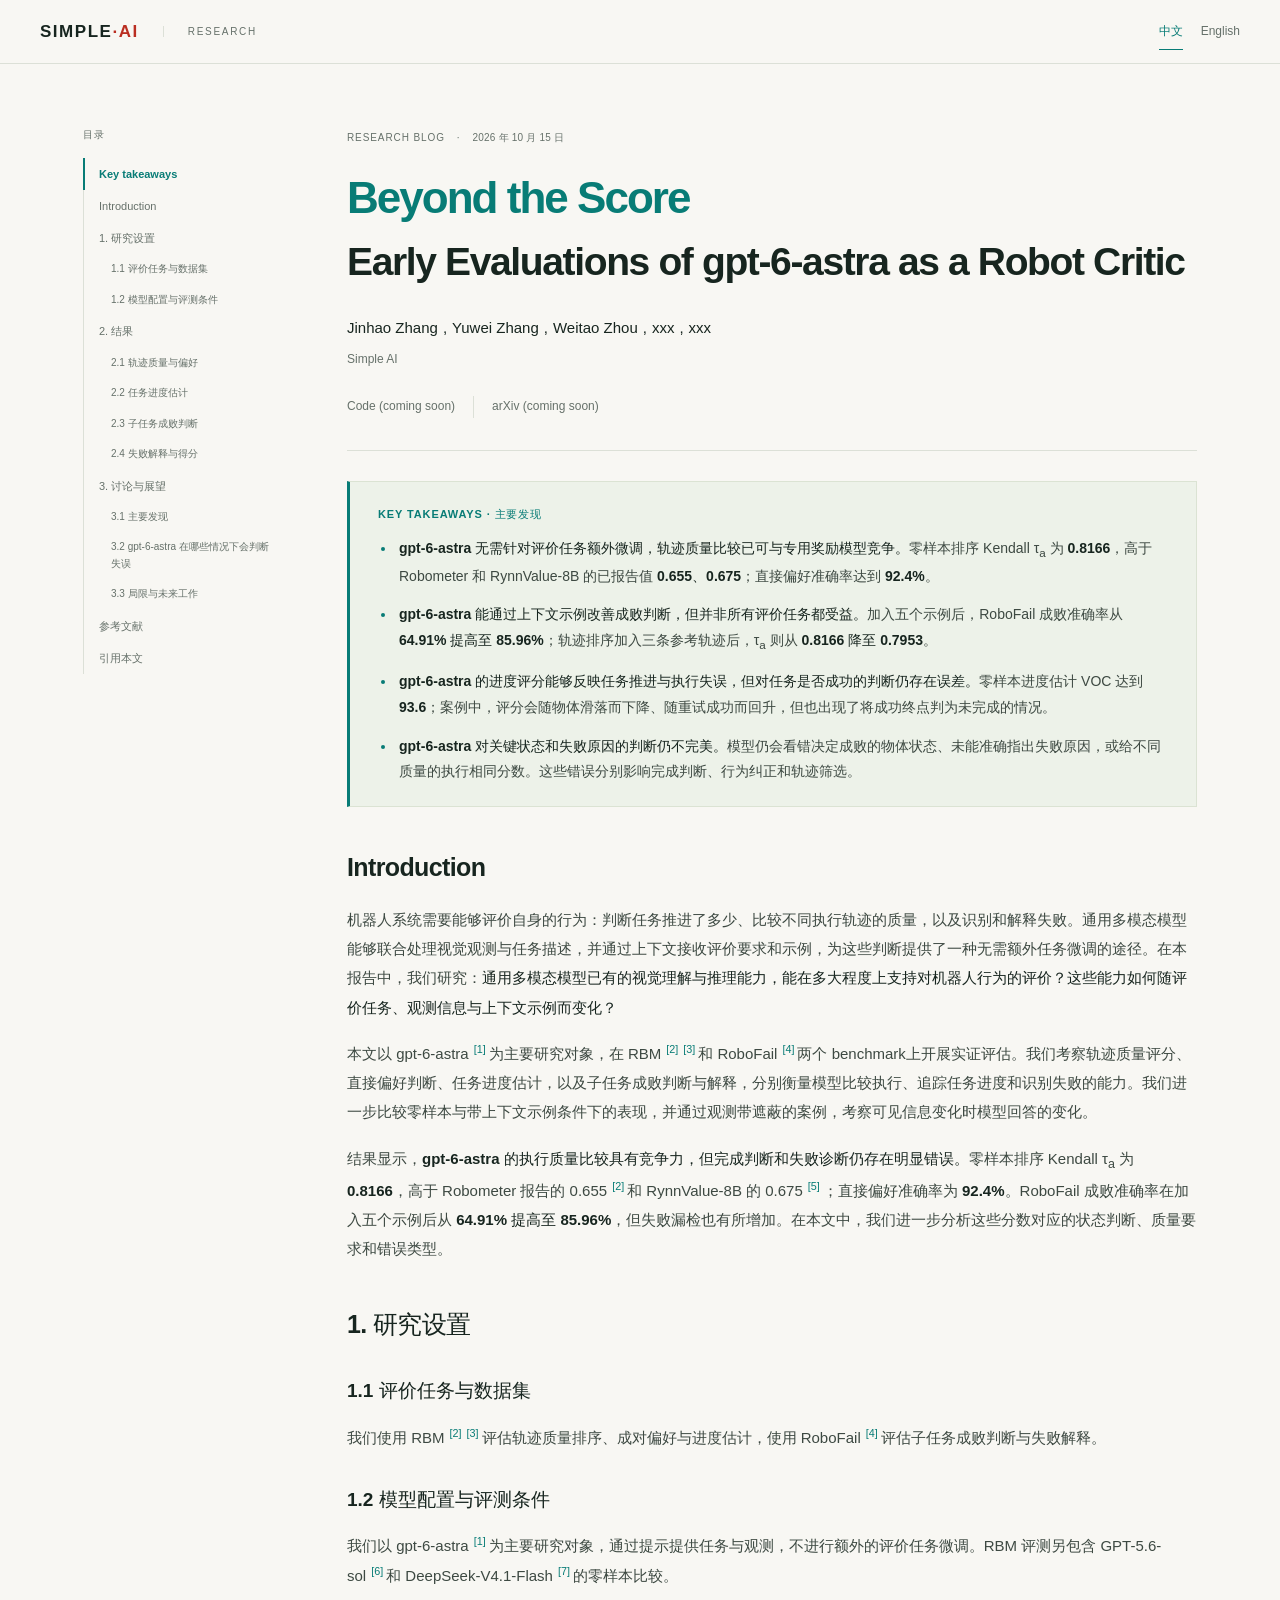
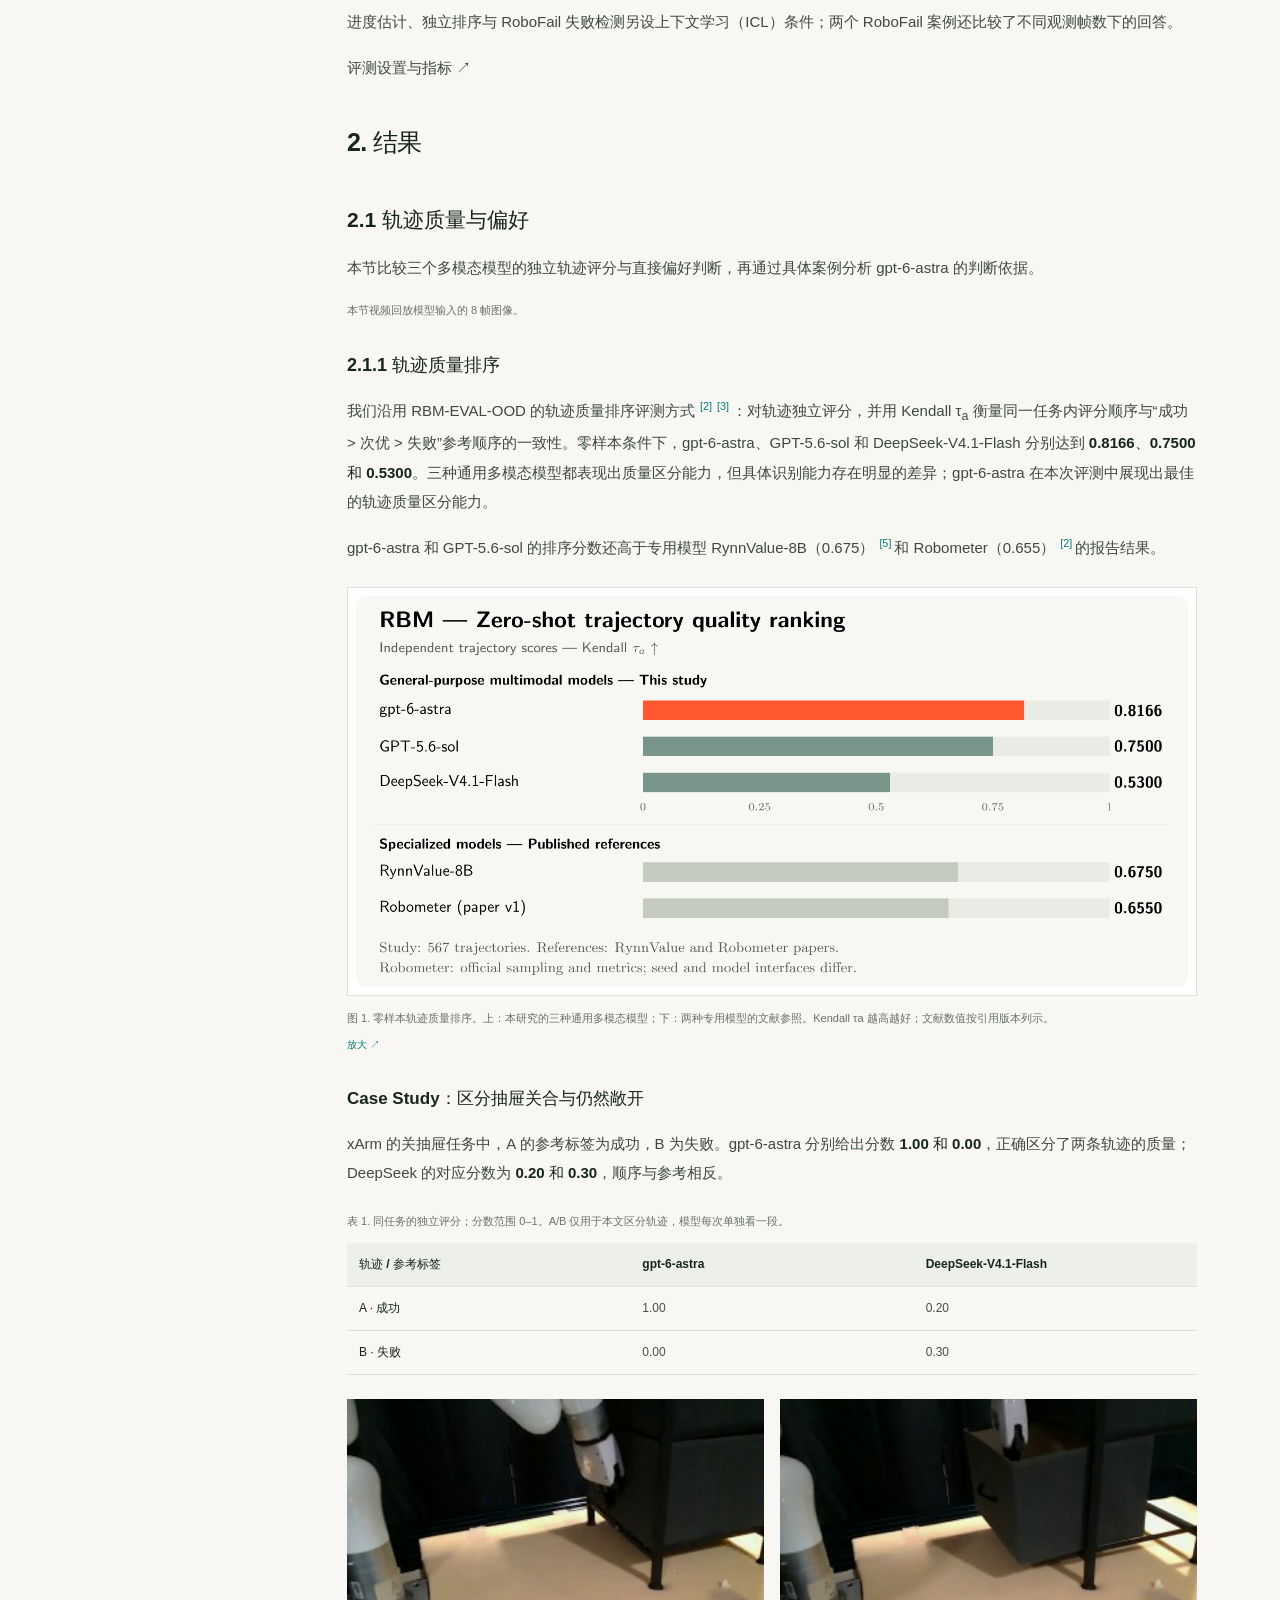
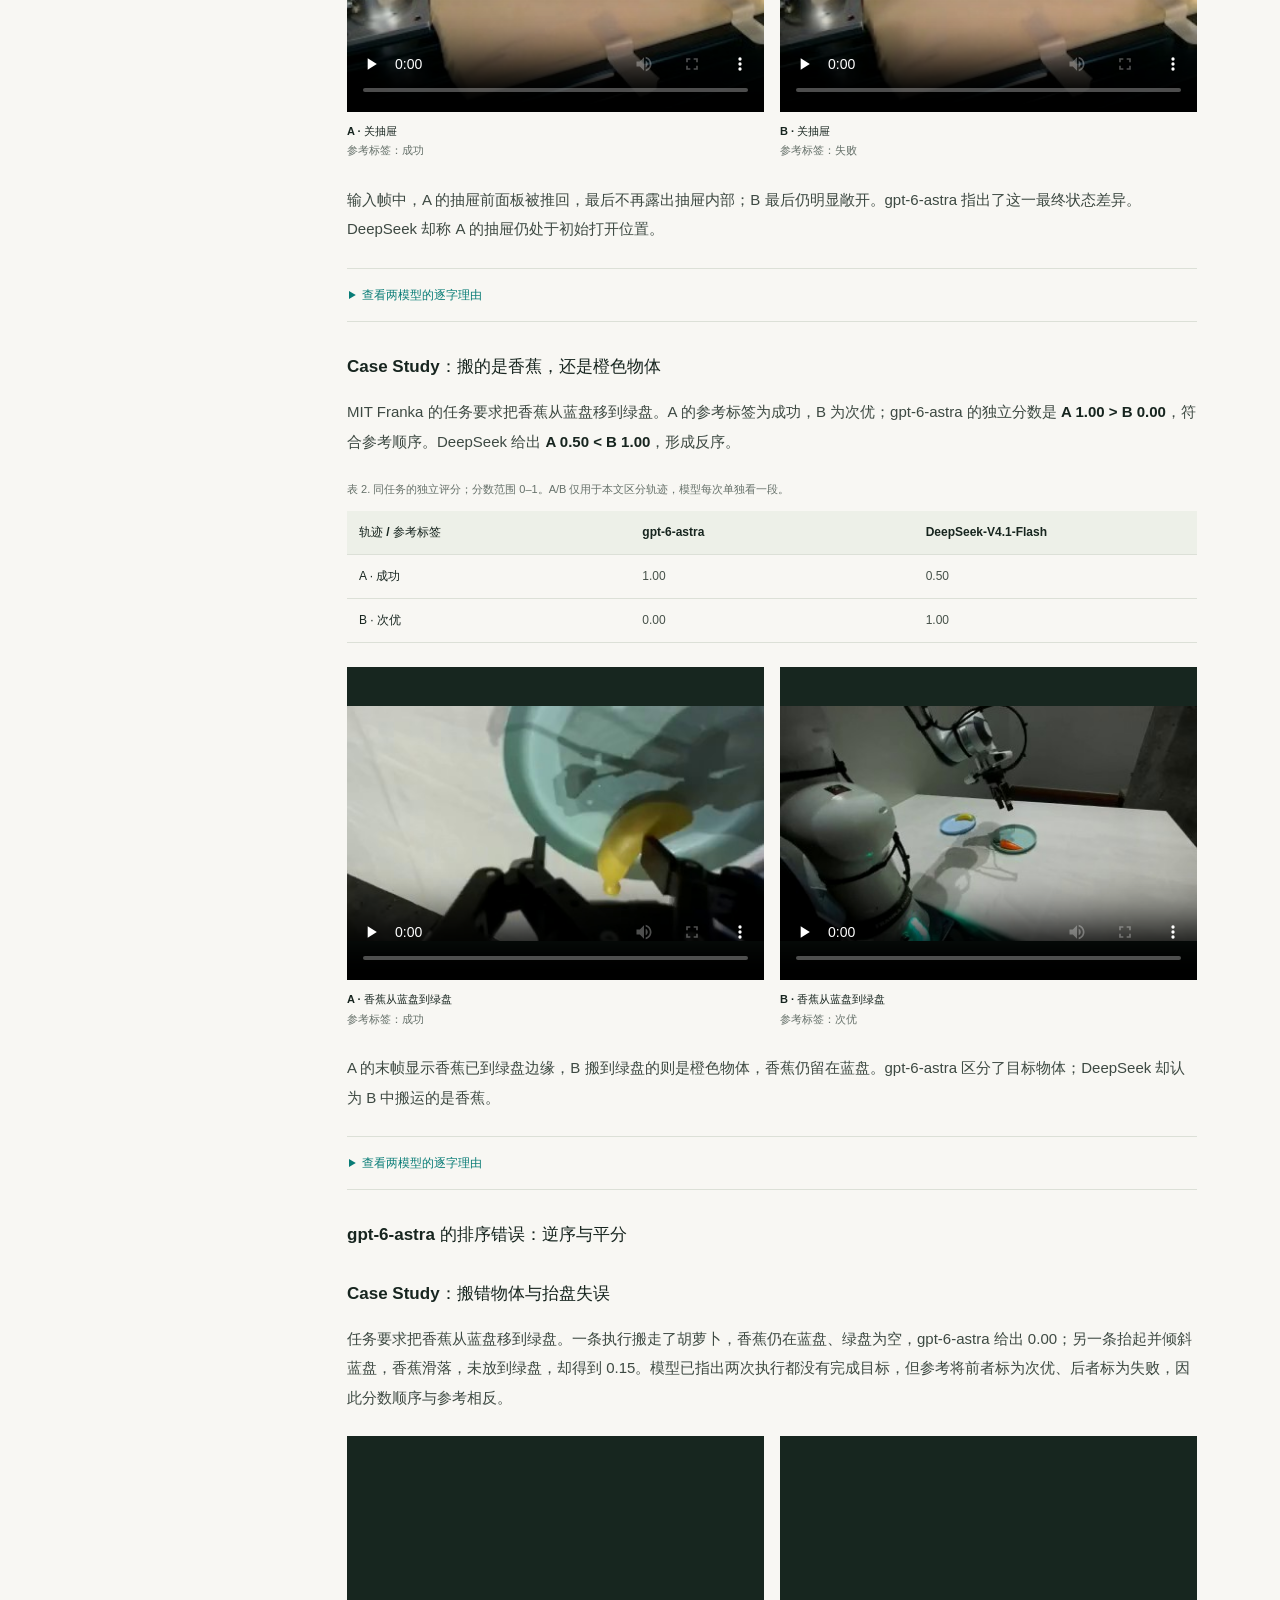
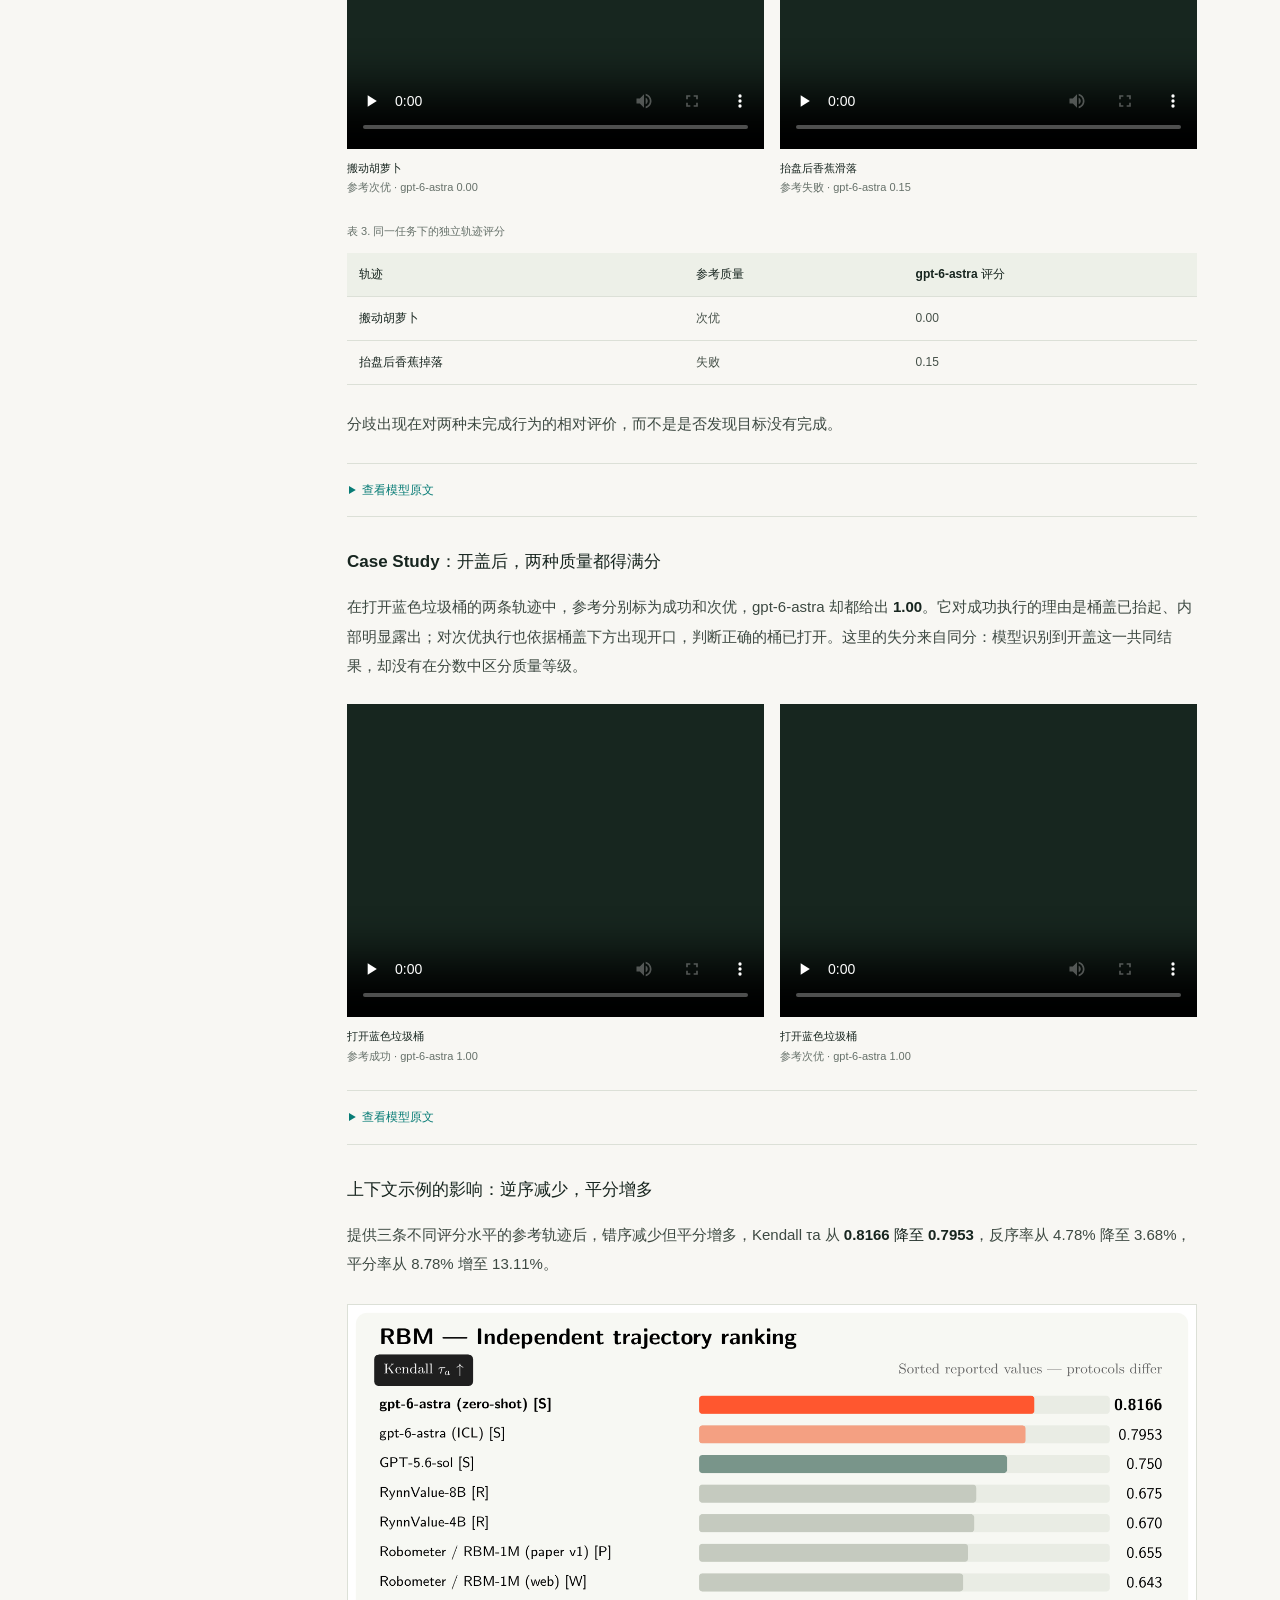
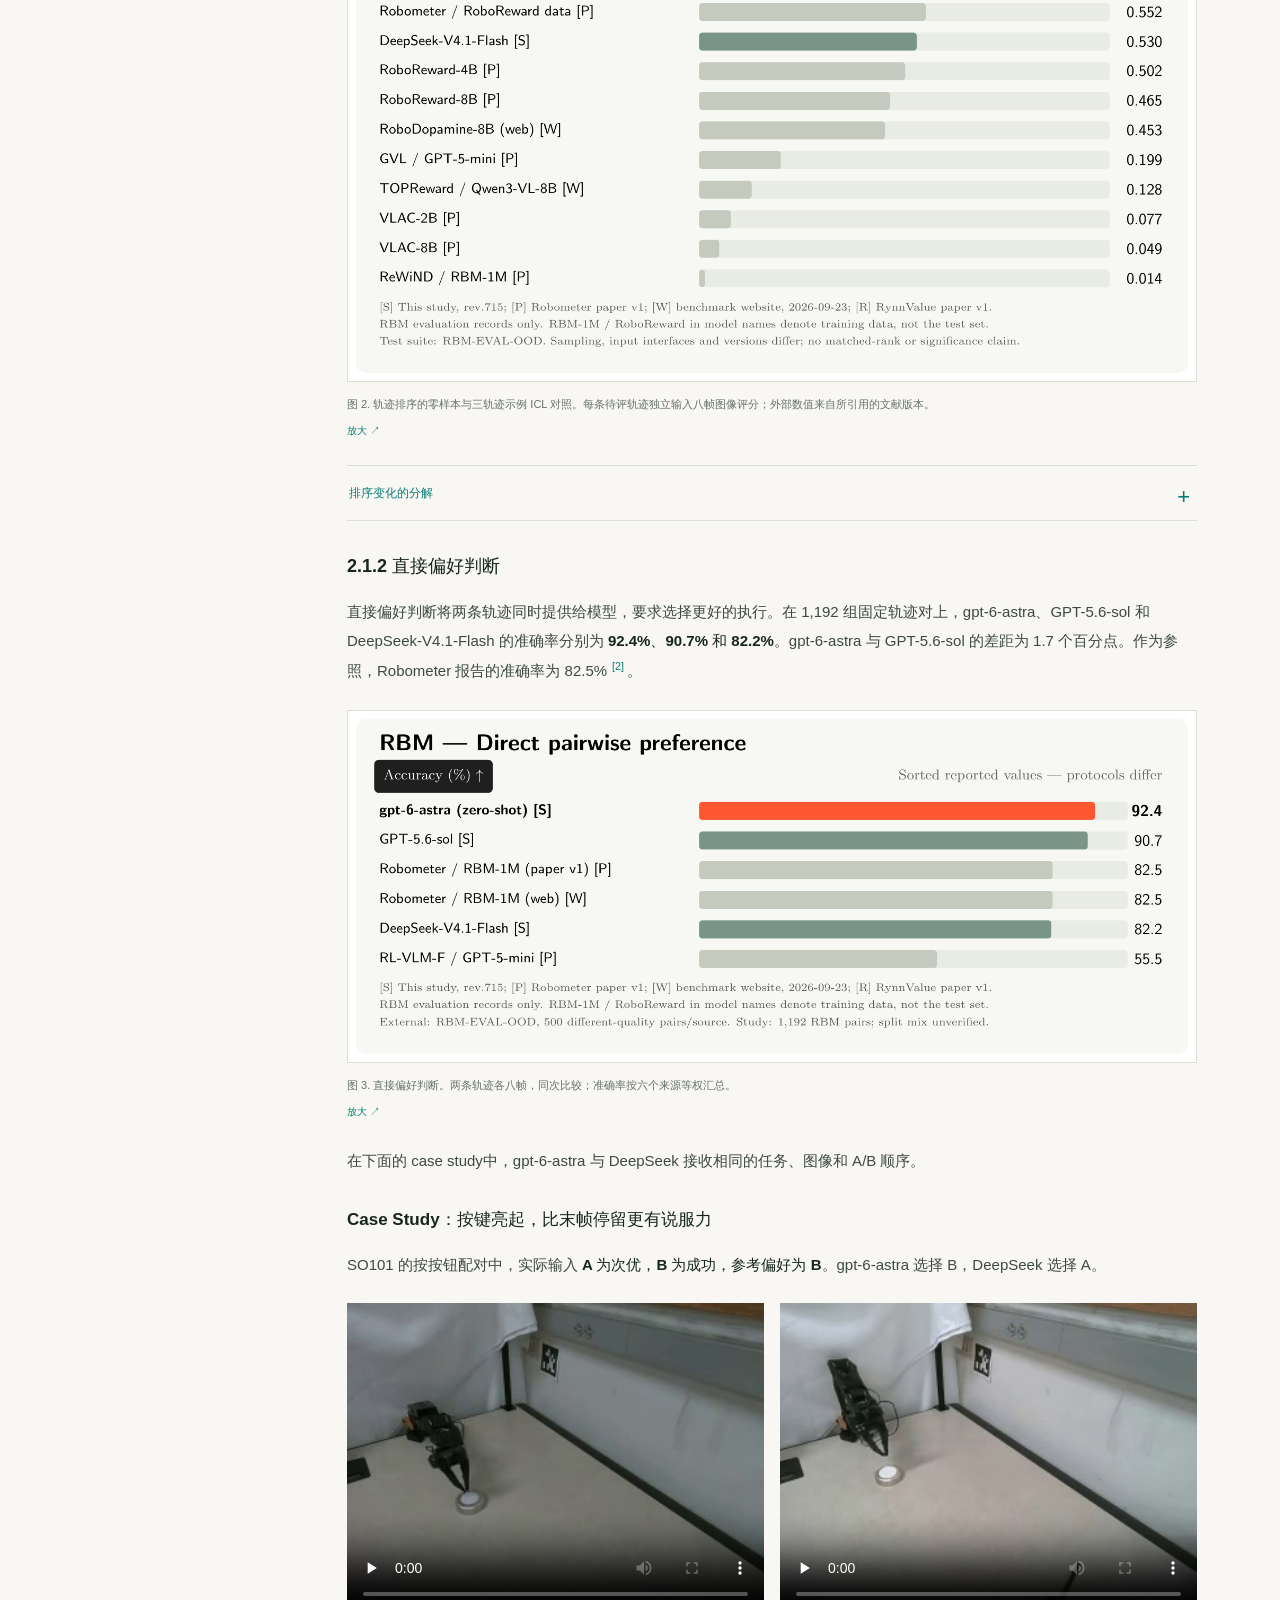
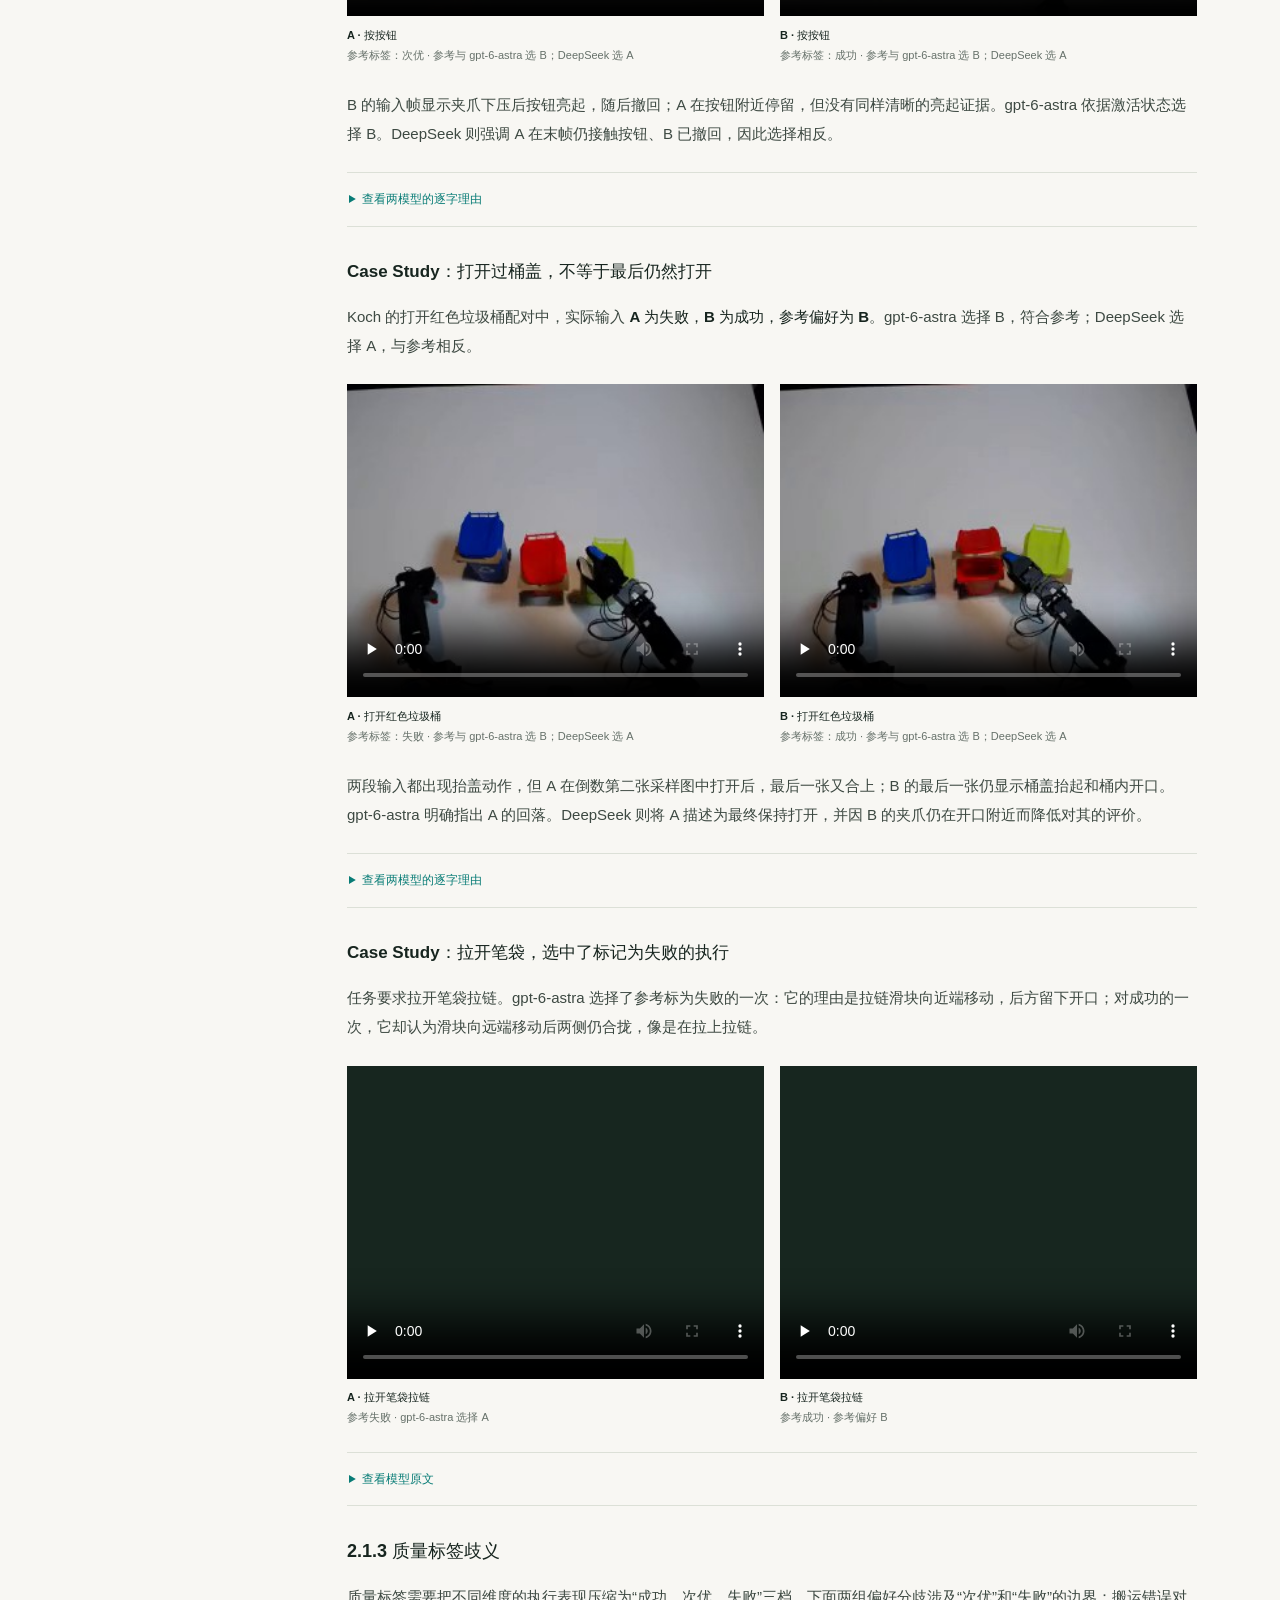
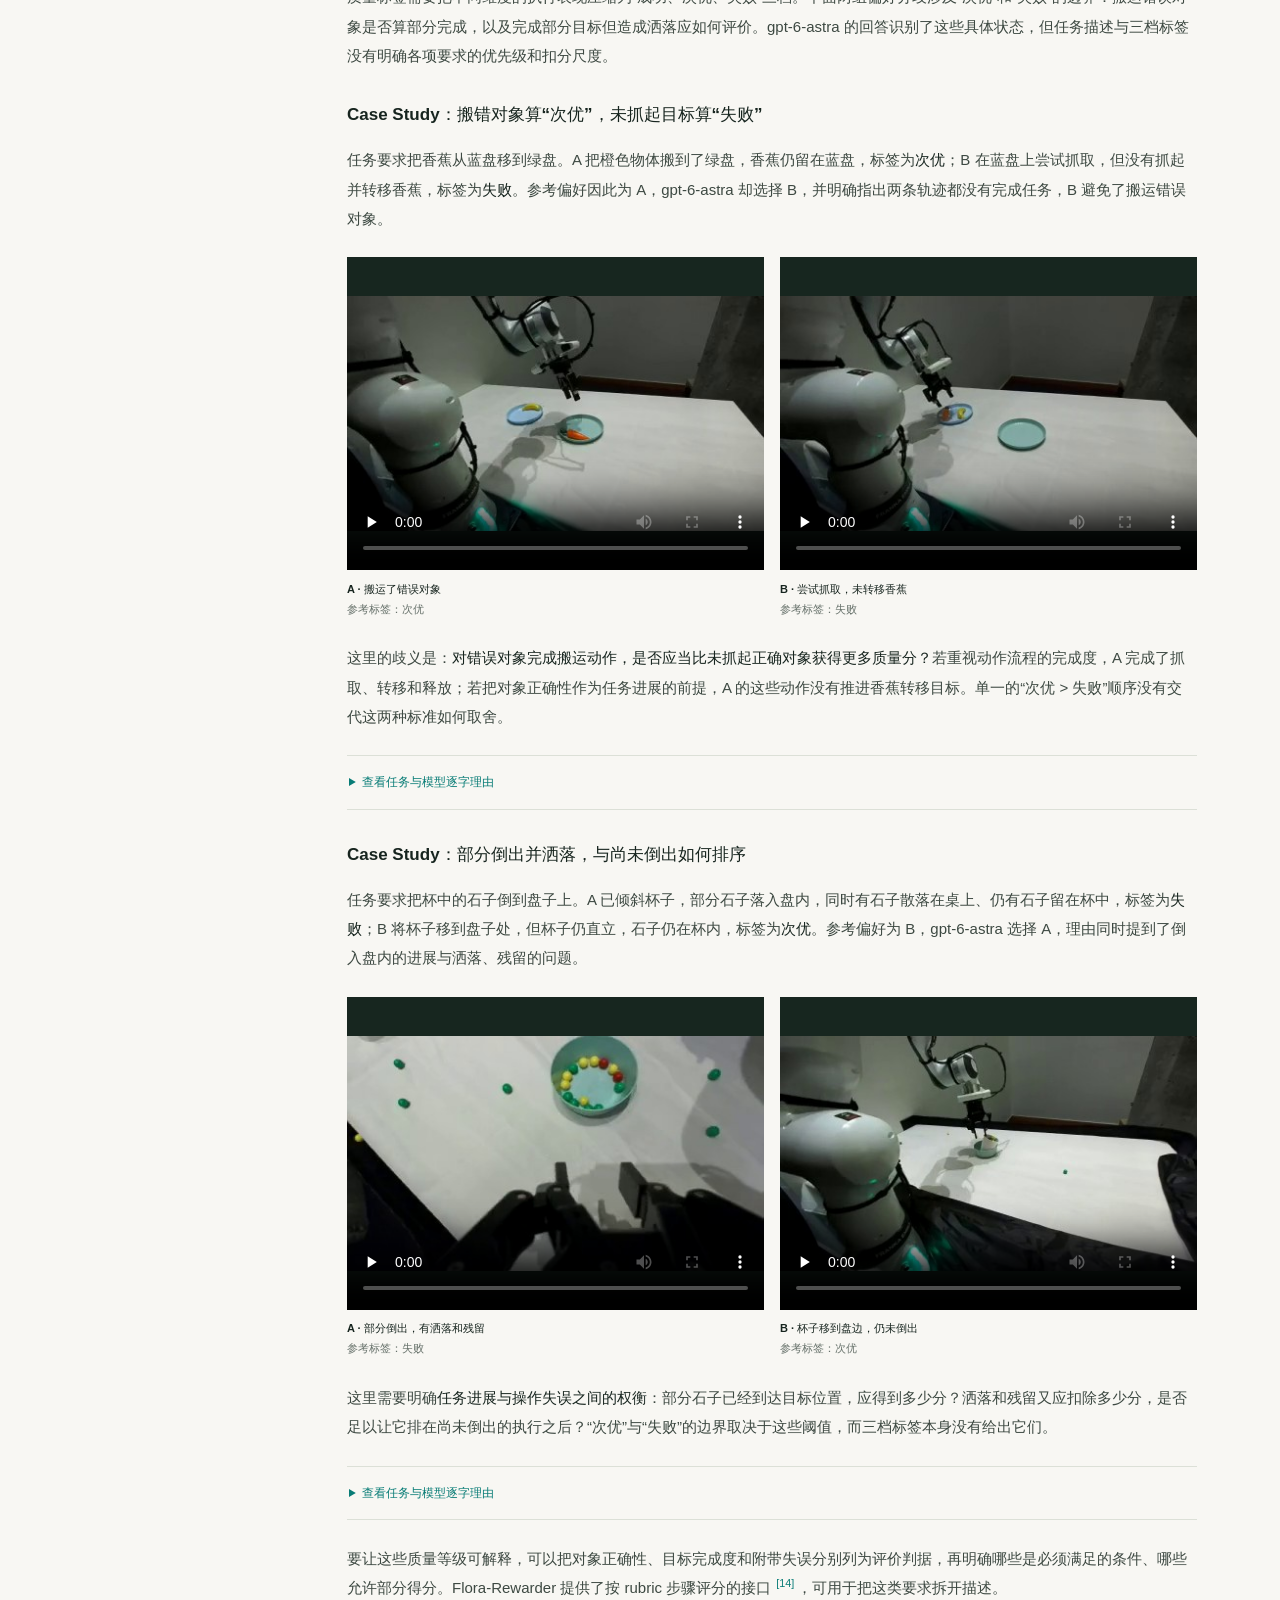
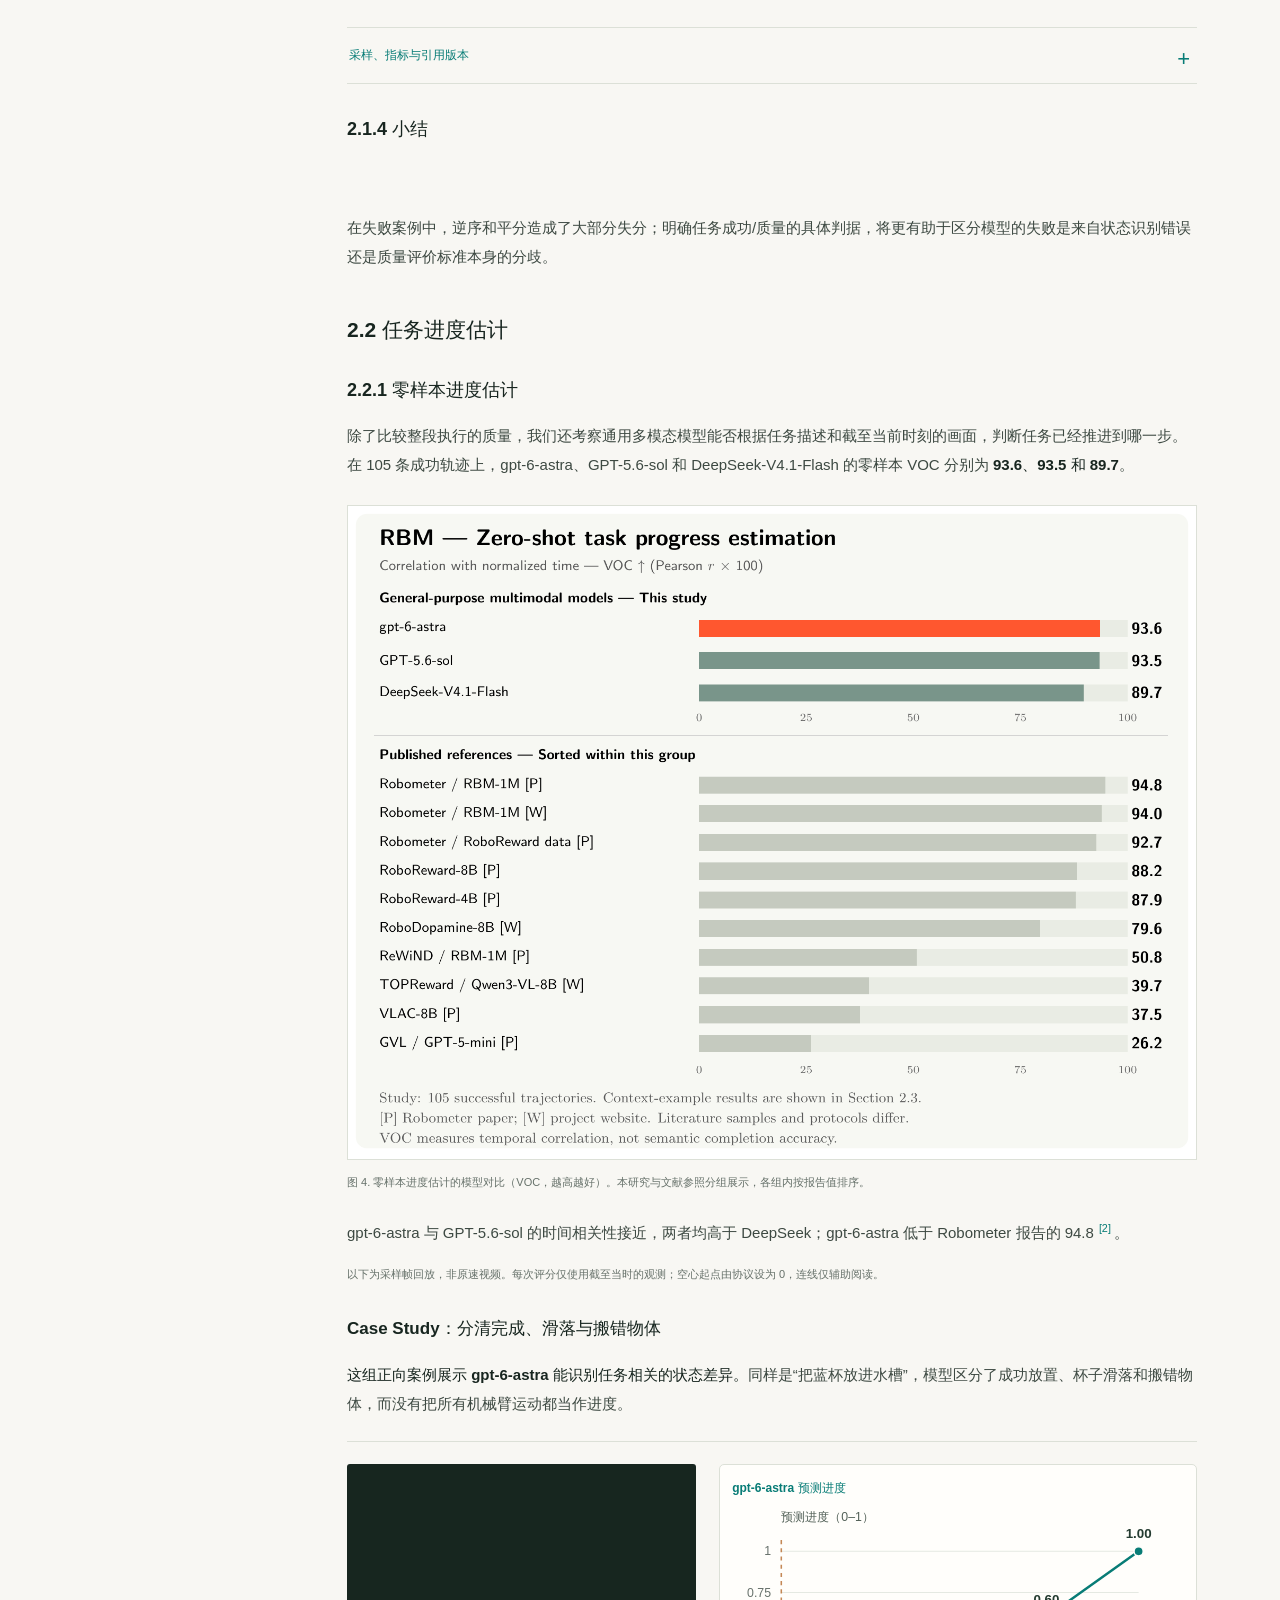
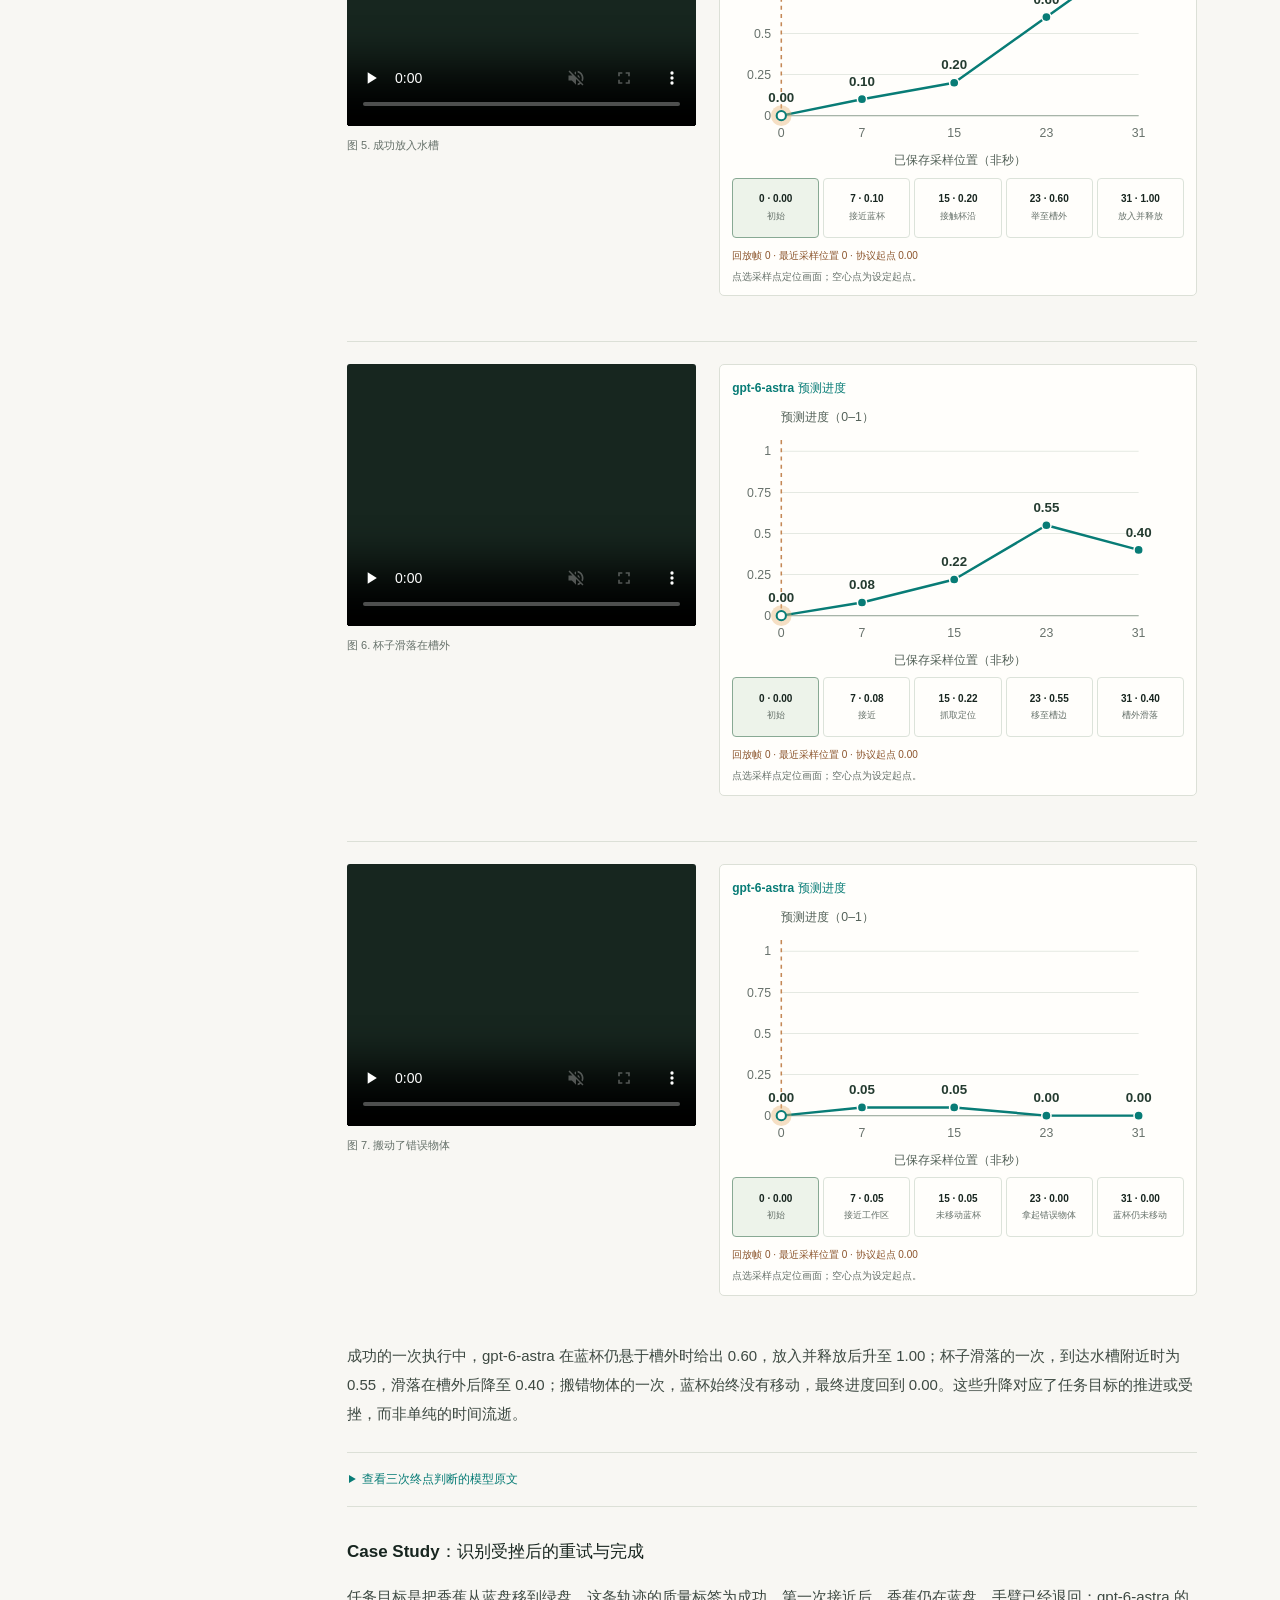
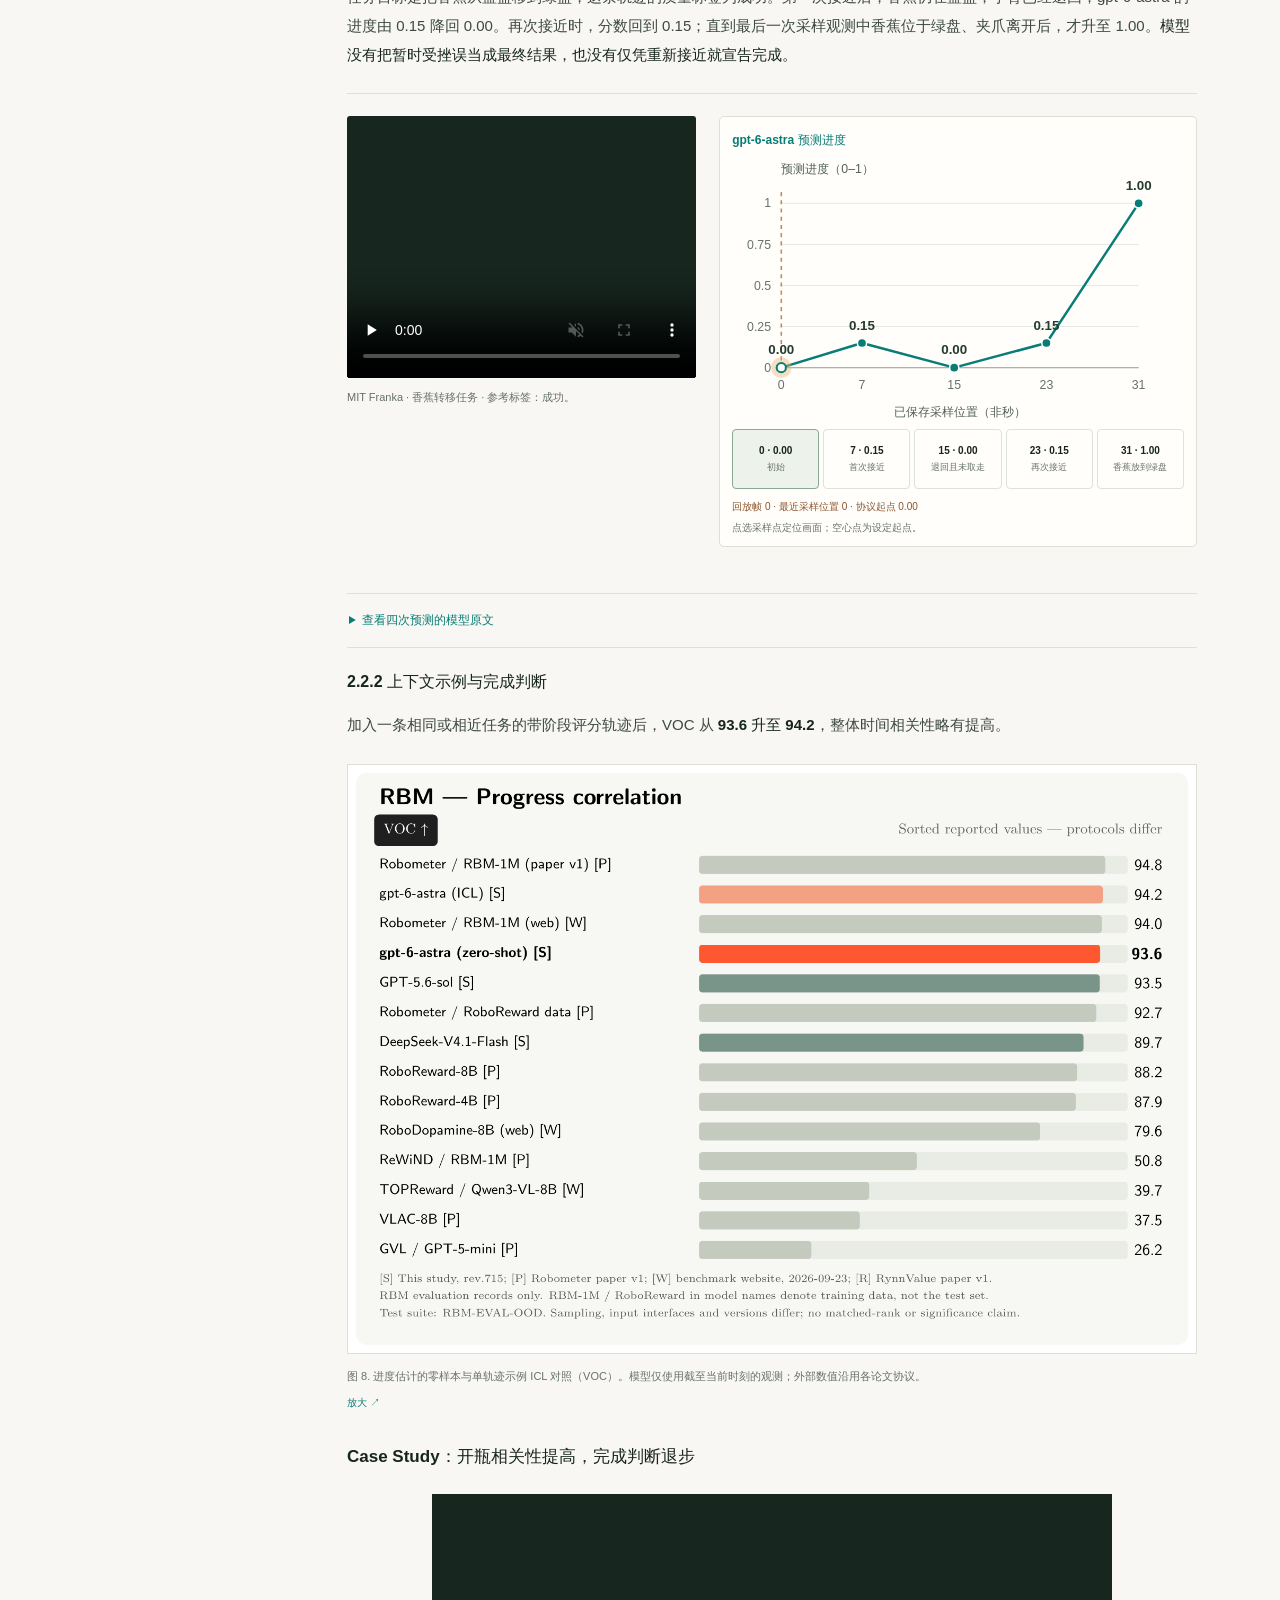
==== commit a020e26a: "Apply bilingual editorial revisions and replace quality-label ambiguity cases" ====
--- a/index.html
+++ b/index.html
@@ -93,7 +93,7 @@
 </section>
 <section id="overview" class="" data-toc>
 <h2>Introduction</h2>
-<p class="">机器人系统需要评价自身的行为：判断任务推进了多少、比较不同执行的质量，以及识别和解释失败。通用多模态模型能够联合处理视觉观测与任务描述，并通过上下文接收评价要求和示例，为这些判断提供了一种无需额外任务微调的途径。我们研究：<strong>通用多模态模型已有的视觉理解与推理能力，能在多大程度上支持对机器人行为的评价？这些能力如何随评价任务、观测信息与上下文示例而变化？</strong>
+<p class="">机器人系统需要能够评价自身的行为：判断任务推进了多少、比较不同执行轨迹的质量，以及识别和解释失败。通用多模态模型能够联合处理视觉观测与任务描述，并通过上下文接收评价要求和示例，为这些判断提供了一种无需额外任务微调的途径。在本报告中，我们研究：<strong>通用多模态模型已有的视觉理解与推理能力，能在多大程度上支持对机器人行为的评价？这些能力如何随评价任务、观测信息与上下文示例而变化？</strong>
 </p>
 <p class="">本文以 gpt-6-astra<sup class="citation">
 <a href="#ref-astra" aria-label="OpenAI: gpt-6-astra">[1]</a>
@@ -104,12 +104,12 @@
 <a href="#ref-rbm" aria-label="RBM-EVAL-OOD">[3]</a>
 </sup> 和 RoboFail<sup class="citation">
 <a href="#ref-reflect" aria-label="REFLECT / RoboFail">[4]</a>
-</sup> 上开展实证评估。我们考察轨迹质量评分、直接偏好判断、任务进度估计，以及子任务成败判断与解释，分别衡量模型比较执行、追踪任务推进和识别失败的能力。我们进一步比较零样本与上下文示例条件下的表现，并通过观测遮蔽的探索性案例，考察可见信息变化时模型回答的变化。</p>
+</sup>两个 benchmark上开展实证评估。我们考察轨迹质量评分、直接偏好判断、任务进度估计，以及子任务成败判断与解释，分别衡量模型比较执行、追踪任务进度和识别失败的能力。我们进一步比较零样本与带上下文示例条件下的表现，并通过观测带遮蔽的案例，考察可见信息变化时模型回答的变化。</p>
 <p class="">结果显示，<strong>gpt-6-astra 的执行质量比较具有竞争力，但完成判断和失败诊断仍存在明显错误。</strong>零样本排序 Kendall τ<sub>a</sub> 为 <strong>0.8166</strong>，高于 Robometer 报告的 0.655<sup class="citation">
 <a href="#ref-robometer" aria-label="Robometer">[2]</a>
 </sup> 和 RynnValue-8B 的 0.675<sup class="citation">
 <a href="#ref-rynnvalue" aria-label="RynnValue">[5]</a>
-</sup>；直接偏好准确率为 <strong>92.4%</strong>。RoboFail 成败准确率在加入五个示例后从 <strong>64.91% 提高至 85.96%</strong>，但失败漏检也有所增加。本文进一步分析这些分数对应的状态判断、质量要求和错误类型；尚未验证其对策略学习的帮助。</p>
+</sup>；直接偏好准确率为 <strong>92.4%</strong>。RoboFail 成败准确率在加入五个示例后从 <strong>64.91% 提高至 85.96%</strong>，但失败漏检也有所增加。在本文中，我们进一步分析这些分数对应的状态判断、质量要求和错误类型。</p>
 </section>
 <section id="setup" class="" data-toc>
 <h2>1. 研究设置</h2>
@@ -130,7 +130,7 @@
 </sup> 和 DeepSeek-V4.1-Flash<sup class="citation">
 <a href="#ref-deepseek" aria-label="DeepSeek-V4.1-Flash">[7]</a>
 </sup> 的零样本比较。</p>
-<p class="">进度估计、独立排序与 RoboFail 另设上下文学习（ICL）条件；两个 RoboFail 案例还比较了不同观测帧数下的回答。</p>
+<p class="">进度估计、独立排序与 RoboFail 失败检测另设上下文学习（ICL）条件；两个 RoboFail 案例还比较了不同观测帧数下的回答。</p>
 <p class="">
 <a href="#metrics">评测设置与指标 ↗</a>
 </p>
@@ -139,7 +139,7 @@
 <h2>2. 结果</h2>
 <section id="quality-results" class="result-topic" data-toc>
 <h3>2.1 轨迹质量与偏好</h3>
-<p class="">本节比较三个多模态模型的独立轨迹评分与直接偏好判断，再通过案例分析 gpt-6-astra 的判断依据。</p>
+<p class="">本节比较三个多模态模型的独立轨迹评分与直接偏好判断，再通过具体案例分析 gpt-6-astra 的判断依据。</p>
 <p id="rbm-replay-note" class="fine">本节视频回放模型输入的 8 帧图像。</p>
 <h4 id="ranking-results" data-toc>2.1.1 轨迹质量排序</h4>
 <p>我们沿用 RBM-EVAL-OOD 的轨迹质量排序评测方式<sup class="citation">
@@ -147,12 +147,12 @@
 </sup>
 <sup class="citation">
 <a href="#ref-rbm" aria-label="RBM-EVAL-OOD">[3]</a>
-</sup>：对轨迹独立评分，并用 Kendall τ<sub>a</sub> 衡量同一任务内评分顺序与“成功 &gt; 次优 &gt; 失败”参考顺序的一致性。零样本条件下，gpt-6-astra、GPT-5.6-sol 和 DeepSeek-V4.1-Flash 分别达到 <strong>0.8166、0.7500 和 0.5300</strong>。三种通用多模态模型都表现出质量区分能力，但一致性存在明显的数值差异；gpt-6-astra 在本次评测中最高。</p>
-<p>gpt-6-astra 和 GPT-5.6-sol 的排序数值还高于专用模型 RynnValue-8B（0.675）<sup class="citation">
+</sup>：对轨迹独立评分，并用 Kendall τ<sub>a</sub> 衡量同一任务内评分顺序与“成功 &gt; 次优 &gt; 失败”参考顺序的一致性。零样本条件下，gpt-6-astra、GPT-5.6-sol 和 DeepSeek-V4.1-Flash 分别达到 <strong>0.8166、0.7500 和 0.5300</strong>。三种通用多模态模型都表现出质量区分能力，但具体识别能力存在明显的差异；gpt-6-astra 在本次评测中展现出最佳的轨迹质量区分能力。</p>
+<p>gpt-6-astra 和 GPT-5.6-sol 的排序分数还高于专用模型 RynnValue-8B（0.675）<sup class="citation">
 <a href="#ref-rynnvalue" aria-label="RynnValue">[5]</a>
 </sup>和 Robometer（0.655）<sup class="citation">
 <a href="#ref-robometer" aria-label="Robometer">[2]</a>
-</sup>的已报告结果。</p>
+</sup>的报告结果。</p>
 <figure class="figure">
 <button type="button" data-zoom aria-label="三种通用多模态模型的零样本排序结果与专用模型文献参照">
 <img loading="lazy" src="assets/figures/01_ranking_zero_shot.png" alt="三种通用多模态模型的零样本排序结果与专用模型文献参照" width="1600" height="767">
@@ -163,7 +163,7 @@
 
 <div class="positive-case" data-positive-case="ranking-drawer">
 <h5 class="case-title" id="ranking-drawer-case">Case Study：区分抽屉关合与仍然敞开</h5>
-<p>xArm 的关抽屉任务中，A 的参考标签为成功，B 为失败。gpt-6-astra 分别给出 <strong>1.00 和 0.00</strong>，正确区分了两条轨迹；DeepSeek 的对应分数为 <strong>0.20 和 0.30</strong>，顺序与参考相反。</p>
+<p>xArm 的关抽屉任务中，A 的参考标签为成功，B 为失败。gpt-6-astra 分别给出分数 <strong>1.00 和 0.00</strong>，正确区分了两条轨迹的质量；DeepSeek 的对应分数为 <strong>0.20 和 0.30</strong>，顺序与参考相反。</p>
 <div class="table-scroll" role="region" tabindex="0">
 <table class="case-table">
 <caption>表 1. 同任务的独立评分；分数范围 0–1。A/B 仅用于本文区分轨迹，模型每次单独看一段。</caption>
@@ -204,7 +204,7 @@
 <strong>B · 关抽屉</strong>参考标签：失败</figcaption>
 </figure>
 </div>
-<p>输入帧中，A 的抽屉前面板被推回，最后不再露出抽屉内部；B 最后仍明显敞开。gpt-6-astra 的理由指出了这一最终状态差异。DeepSeek 对 A 的理由却称抽屉仍处于初始打开位置。</p>
+<p>输入帧中，A 的抽屉前面板被推回，最后不再露出抽屉内部；B 最后仍明显敞开。gpt-6-astra 指出了这一最终状态差异。DeepSeek 却称 A 的抽屉仍处于初始打开位置。</p>
 <details class="method-detail">
 <summary>查看两模型的逐字理由</summary>
 <dl class="model-quotes">
@@ -271,7 +271,7 @@
 <strong>B · 香蕉从蓝盘到绿盘</strong>参考标签：次优</figcaption>
 </figure>
 </div>
-<p>A 的末帧显示香蕉已到绿盘边缘，B 搬到绿盘的则是橙色物体，香蕉仍留在蓝盘。gpt-6-astra 的理由区分了目标物体；DeepSeek 对 B 的原文却说搬运的是香蕉。</p>
+<p>A 的末帧显示香蕉已到绿盘边缘，B 搬到绿盘的则是橙色物体，香蕉仍留在蓝盘。gpt-6-astra 区分了目标物体；DeepSeek 却认为 B 中搬运的是香蕉。</p>
 <details class="method-detail">
 <summary>查看两模型的逐字理由</summary>
 <dl class="model-quotes">
@@ -298,7 +298,7 @@
 <h5 class="case-title">gpt-6-astra 的排序错误：逆序与平分</h5>
 
 <h5 class="case-title" id="banana-case">Case Study：搬错物体与抬盘失误</h5>
-<p>例如，任务要求把香蕉从蓝盘移到绿盘。一条执行搬走了胡萝卜，香蕉仍在蓝盘、绿盘为空，gpt-6-astra 给出 0.00；另一条抬起并倾斜蓝盘，香蕉滑落，未放到绿盘，却得到 0.15。模型的理由已指出两次执行都没有完成目标，但参考将前者标为次优、后者标为失败，因此分数顺序与参考相反。</p>
+<p>任务要求把香蕉从蓝盘移到绿盘。一条执行搬走了胡萝卜，香蕉仍在蓝盘、绿盘为空，gpt-6-astra 给出 0.00；另一条抬起并倾斜蓝盘，香蕉滑落，未放到绿盘，却得到 0.15。模型已指出两次执行都没有完成目标，但参考将前者标为次优、后者标为失败，因此分数顺序与参考相反。</p>
 <div class="case-video-grid case-replay-grid" role="group" aria-labelledby="banana-case" aria-describedby="rbm-replay-note">
 <figure>
 <video controls playsinline preload="none" poster="assets/case-studies/banana-wrong-object.jpg" aria-label="搬动胡萝卜，参考次优 · gpt-6-astra 0.00，评测输入帧回放" aria-describedby="banana-wrong-object-caption">
@@ -354,7 +354,7 @@
 </dl>
 </details>
 <h5 class="case-title" id="blue-bin-case">Case Study：开盖后，两种质量都得满分</h5>
-<p>在打开蓝色垃圾桶的两条轨迹中，参考分别标为成功和次优，gpt-6-astra 却都给出 <strong>1.00</strong>。它对成功执行的理由是桶盖已抬起、内部明显露出；对次优执行也依据桶盖下方出现开口，判断正确的桶已打开。这里的失分来自同分：模型识别到开盖这一共同结果，却没有在分数中区分参考质量等级。</p>
+<p>在打开蓝色垃圾桶的两条轨迹中，参考分别标为成功和次优，gpt-6-astra 却都给出 <strong>1.00</strong>。它对成功执行的理由是桶盖已抬起、内部明显露出；对次优执行也依据桶盖下方出现开口，判断正确的桶已打开。这里的失分来自同分：模型识别到开盖这一共同结果，却没有在分数中区分质量等级。</p>
 <div class="case-video-grid case-replay-grid" role="group" aria-labelledby="blue-bin-case" aria-describedby="rbm-replay-note">
 <figure>
 <video controls playsinline preload="none" poster="assets/case-studies/blue-bin-success.jpg" aria-label="打开蓝色垃圾桶，参考成功 · gpt-6-astra 1.00，评测输入帧回放" aria-describedby="blue-bin-success-caption">
@@ -384,8 +384,8 @@
 </div>
 </dl>
 </details>
-<h5 id="ranking-context" class="case-title">上下文示例：逆序减少，平分增多</h5>
-<p>提供三条不同评分水平的参考轨迹后，错序减少但平分增多，Kendall τa 从 <strong>0.8166 降至 0.7953</strong>。按与指标一致的加权口径，反序率从 4.78% 降至 3.68%，平分率从 8.78% 增至 13.11%。</p>
+<h5 id="ranking-context" class="case-title">上下文示例的影响：逆序减少，平分增多</h5>
+<p>提供三条不同评分水平的参考轨迹后，错序减少但平分增多，Kendall τa 从 <strong>0.8166 降至 0.7953</strong>，反序率从 4.78% 降至 3.68%，平分率从 8.78% 增至 13.11%。</p>
 <figure class="figure">
 <button type="button" data-zoom aria-label="放大轨迹排序零样本与 ICL 对照图">
 <img loading="lazy" src="assets/figures/01_ranking.png" alt="轨迹质量排序：gpt-6-astra 零样本 Kendall τa 为 0.8166，三轨迹示例 ICL 为 0.7953；外部数值来自所引用的文献版本。" width="1600" height="1276">
@@ -439,7 +439,7 @@
 </figure>
 </details>
 <h4 id="preference-results" data-toc>2.1.2 直接偏好判断</h4>
-<p>直接偏好判断将两条轨迹同时提供给模型，要求选择更好的执行。在 1,192 组固定轨迹对上，gpt-6-astra、GPT-5.6-sol 和 DeepSeek-V4.1-Flash 的准确率（六来源等权平均）分别为 <strong>92.4%、90.7% 和 82.2%</strong>。三者的点估计顺序与独立评分一致；gpt-6-astra 与 GPT-5.6-sol 的差距为 1.7 个百分点。作为文献参照，Robometer 报告的准确率为 82.5%<sup class="citation">
+<p>直接偏好判断将两条轨迹同时提供给模型，要求选择更好的执行。在 1,192 组固定轨迹对上，gpt-6-astra、GPT-5.6-sol 和 DeepSeek-V4.1-Flash 的准确率分别为 <strong>92.4%、90.7% 和 82.2%</strong>。gpt-6-astra 与 GPT-5.6-sol 的差距为 1.7 个百分点。作为参照，Robometer 报告的准确率为 82.5%<sup class="citation">
 <a href="#ref-robometer" aria-label="Robometer">[2]</a>
 </sup>。</p>
 <figure class="figure">
@@ -450,7 +450,7 @@
 <span class="zoom-label" aria-hidden="true">放大 ↗</span>
 </figcaption>
 </figure>
-<p>gpt-6-astra 与 DeepSeek 接收相同的任务、图像和 A/B 顺序。</p>
+<p>在下面的 case study中，gpt-6-astra 与 DeepSeek 接收相同的任务、图像和 A/B 顺序。</p>
 <div class="positive-case" data-positive-case="preference-button">
 <h5 class="case-title" id="preference-button-case">Case Study：按键亮起，比末帧停留更有说服力</h5>
 <p>SO101 的按按钮配对中，实际输入 <strong>A 为次优，B 为成功，参考偏好为 B</strong>。gpt-6-astra 选择 B，DeepSeek 选择 A。</p>
@@ -470,7 +470,7 @@
 <strong>B · 按按钮</strong>参考标签：成功 · 参考与 gpt-6-astra 选 B；DeepSeek 选 A</figcaption>
 </figure>
 </div>
-<p>B 的输入帧显示夹爪下压后按钮亮起，随后撤回；A 在按钮附近停留，但没有同样清晰的亮起证据。gpt-6-astra 依据激活状态选择 B。DeepSeek 的理由更强调 A 在末帧仍接触按钮、B 已撤回，因此选择相反。</p>
+<p>B 的输入帧显示夹爪下压后按钮亮起，随后撤回；A 在按钮附近停留，但没有同样清晰的亮起证据。gpt-6-astra 依据激活状态选择 B。DeepSeek 则强调 A 在末帧仍接触按钮、B 已撤回，因此选择相反。</p>
 <details class="method-detail">
 <summary>查看两模型的逐字理由</summary>
 <dl class="model-quotes">
@@ -505,7 +505,7 @@
 <strong>B · 打开红色垃圾桶</strong>参考标签：成功 · 参考与 gpt-6-astra 选 B；DeepSeek 选 A</figcaption>
 </figure>
 </div>
-<p>两段输入都出现抬盖动作，但 A 在倒数第二张采样图中打开后，最后一张又合上；B 的最后一张仍显示桶盖抬起和桶内开口。gpt-6-astra 的原文明确指出 A 的回落。DeepSeek 则将 A 描述为最终保持打开，并因 B 的夹爪仍在开口附近而降低其评价。</p>
+<p>两段输入都出现抬盖动作，但 A 在倒数第二张采样图中打开后，最后一张又合上；B 的最后一张仍显示桶盖抬起和桶内开口。gpt-6-astra 明确指出 A 的回落。DeepSeek 则将 A 描述为最终保持打开，并因 B 的夹爪仍在开口附近而降低对其的评价。</p>
 <details class="method-detail">
 <summary>查看两模型的逐字理由</summary>
 <dl class="model-quotes">
@@ -522,93 +522,112 @@
 </div>
 <!-- /positive-case -->
 
-<h4 id="preference-criteria" data-toc>2.1.3 参考偏好分歧：状态识别与评价要求</h4>
-<p>笔袋案例涉及开合状态的识别；分杯与开绿桶则涉及释放、直立和稳定保持等要求，而任务描述没有明确这些要求的优先级。</p>
-<p>这些要求可以分别列为 rubric，例如分杯中的“已分离”“已释放”“保持直立”，再按任务要求形成总体评价。Flora-Rewarder 提供了按 rubric 步骤评分的接口<sup class="citation">
-<a href="#ref-flora" aria-label="NVIDIA Flora-Rewarder">[14]</a>
-</sup>；本文的案例仍沿用原始标签。</p>
-<h5 class="case-title" id="separate-cups-case">Case Study：分杯时，更看重释放还是侧倒</h5>
-<p>例如，在“分开紫杯与红杯”的任务中，gpt-6-astra 认为两次执行都已把两杯拉开距离。一条在末帧仍未显示释放，参考标为成功；另一条明确释放紫杯、但杯子侧倒，参考标为失败。gpt-6-astra 选择了后者，并在理由中同时写出了“已释放”和“侧倒”。</p>
-<div class="case-video-grid case-replay-grid" role="group" aria-labelledby="separate-cups-case" aria-describedby="rbm-replay-note">
-<figure>
-<video controls playsinline preload="none" poster="assets/case-studies/separate-cups-a.jpg" aria-label="A · 分开红杯与紫杯，参考成功 · 参考偏好 A，评测输入帧回放" aria-describedby="separate-cups-a-caption">
-<source src="assets/case-studies/separate-cups-a.mp4" type="video/mp4">当前浏览器不支持视频播放。<a href="assets/case-studies/separate-cups-a.mp4">打开输入帧回放</a>
-</video>
-<figcaption id="separate-cups-a-caption">
-<strong>A · 分开红杯与紫杯</strong>参考成功 · 参考偏好 A</figcaption>
-</figure>
-<figure>
-<video controls playsinline preload="none" poster="assets/case-studies/separate-cups-b.jpg" aria-label="B · 分开红杯与紫杯，参考失败 · gpt-6-astra 选择 B，评测输入帧回放" aria-describedby="separate-cups-b-caption">
-<source src="assets/case-studies/separate-cups-b.mp4" type="video/mp4">当前浏览器不支持视频播放。<a href="assets/case-studies/separate-cups-b.mp4">打开输入帧回放</a>
-</video>
-<figcaption id="separate-cups-b-caption">
-<strong>B · 分开红杯与紫杯</strong>参考失败 · gpt-6-astra 选择 B</figcaption>
-</figure>
-</div>
-<p>gpt-6-astra 注意到杯子侧倒，却更看重释放。任务未说明是否必须保持直立；仅凭参考标签，无法确定标注者如何取舍这些要求。</p>
+<h5 class="case-title" id="pencil-case-case">Case Study：拉开笔袋，选中了标记为失败的执行</h5>
+<p>任务要求拉开笔袋拉链。gpt-6-astra 选择了参考标为失败的一次：它的理由是拉链滑块向近端移动，后方留下开口；对成功的一次，它却认为滑块向远端移动后两侧仍合拢，像是在拉上拉链。</p>
+<div class="case-video-grid case-replay-grid" role="group" aria-labelledby="pencil-case-case" aria-describedby="rbm-replay-note">
+<figure>
+<video controls playsinline preload="none" poster="assets/case-studies/unzip-pencil-case-a.jpg" aria-label="A · 拉开笔袋拉链，参考失败 · gpt-6-astra 选择 A，评测输入帧回放" aria-describedby="unzip-pencil-case-a-caption">
+<source src="assets/case-studies/unzip-pencil-case-a.mp4" type="video/mp4">当前浏览器不支持视频播放。<a href="assets/case-studies/unzip-pencil-case-a.mp4">打开输入帧回放</a>
+</video>
+<figcaption id="unzip-pencil-case-a-caption">
+<strong>A · 拉开笔袋拉链</strong>参考失败 · gpt-6-astra 选择 A</figcaption>
+</figure>
+<figure>
+<video controls playsinline preload="none" poster="assets/case-studies/unzip-pencil-case-b.jpg" aria-label="B · 拉开笔袋拉链，参考成功 · 参考偏好 B，评测输入帧回放" aria-describedby="unzip-pencil-case-b-caption">
+<source src="assets/case-studies/unzip-pencil-case-b.mp4" type="video/mp4">当前浏览器不支持视频播放。<a href="assets/case-studies/unzip-pencil-case-b.mp4">打开输入帧回放</a>
+</video>
+<figcaption id="unzip-pencil-case-b-caption">
+<strong>B · 拉开笔袋拉链</strong>参考成功 · 参考偏好 B</figcaption>
+</figure>
+</div>
 <details class="method-detail">
 <summary>查看模型原文</summary>
 <dl class="model-quotes">
 <div>
-<dt>模型选择参考失败的执行（原文 B）</dt>
-<dd lang="en">Both executions move the red cup left and purple cup right, creating a large gap. B additionally visibly releases the purple cup, which ends on its side away from the gripper; A ends with both cups still at the grippers, so release is not demonstrated.</dd>
-</div>
-</dl>
-</details>
-<h5 class="case-title" id="pencil-case-case">Case Study：拉开笔袋，却选中了参考失败的执行</h5>
-<p>任务要求拉开笔袋拉链。gpt-6-astra 选择了参考标为失败的一次：它的理由是拉链滑块向近端移动，后方留下开口；对参考成功的一次，它却认为滑块向远端移动后两侧仍合拢，像是在拉上拉链。这里的分歧涉及拉链是否打开，不能直接归为质量要求之间的取舍。</p>
-<div class="case-video-grid case-replay-grid" role="group" aria-labelledby="pencil-case-case" aria-describedby="rbm-replay-note">
-<figure>
-<video controls playsinline preload="none" poster="assets/case-studies/unzip-pencil-case-a.jpg" aria-label="A · 拉开笔袋拉链，参考失败 · gpt-6-astra 选择 A，评测输入帧回放" aria-describedby="unzip-pencil-case-a-caption">
-<source src="assets/case-studies/unzip-pencil-case-a.mp4" type="video/mp4">当前浏览器不支持视频播放。<a href="assets/case-studies/unzip-pencil-case-a.mp4">打开输入帧回放</a>
-</video>
-<figcaption id="unzip-pencil-case-a-caption">
-<strong>A · 拉开笔袋拉链</strong>参考失败 · gpt-6-astra 选择 A</figcaption>
-</figure>
-<figure>
-<video controls playsinline preload="none" poster="assets/case-studies/unzip-pencil-case-b.jpg" aria-label="B · 拉开笔袋拉链，参考成功 · 参考偏好 B，评测输入帧回放" aria-describedby="unzip-pencil-case-b-caption">
-<source src="assets/case-studies/unzip-pencil-case-b.mp4" type="video/mp4">当前浏览器不支持视频播放。<a href="assets/case-studies/unzip-pencil-case-b.mp4">打开输入帧回放</a>
-</video>
-<figcaption id="unzip-pencil-case-b-caption">
-<strong>B · 拉开笔袋拉链</strong>参考成功 · 参考偏好 B</figcaption>
-</figure>
-</div>
-<details class="method-detail">
-<summary>查看模型原文</summary>
-<dl class="model-quotes">
-<div>
 <dt>模型选择参考失败的执行（原文 A）</dt>
 <dd lang="en">A moves the zipper slider toward the near end, leaving a visible opening behind it. B pulls the slider toward the far end and leaves the zipper edges joined, appearing to close rather than unzip the case.</dd>
 </div>
 </dl>
 </details>
-<h5 class="case-title" id="green-bin-case">Case Study：开口更大，为什么参考质量反而更低</h5>
-<p>开绿桶时，gpt-6-astra 选择了开口更大的 A；参考却将 A 标为次优、B 标为成功。任务没有说明开盖幅度、释放和稳定保持各占多大权重。</p>
-<div class="case-video-grid case-replay-grid" role="group" aria-labelledby="green-bin-case" aria-describedby="rbm-replay-note">
-<figure>
-<video controls playsinline preload="none" poster="assets/case-studies/green-bin-a.jpg" aria-label="A · 打开绿色垃圾桶，参考次优 · gpt-6-astra 选择 A，评测输入帧回放" aria-describedby="green-bin-a-caption">
-<source src="assets/case-studies/green-bin-a.mp4" type="video/mp4">当前浏览器不支持视频播放。<a href="assets/case-studies/green-bin-a.mp4">打开输入帧回放</a>
-</video>
-<figcaption id="green-bin-a-caption">
-<strong>A · 打开绿色垃圾桶</strong>参考次优 · gpt-6-astra 选择 A</figcaption>
-</figure>
-<figure>
-<video controls playsinline preload="none" poster="assets/case-studies/green-bin-b.jpg" aria-label="B · 打开绿色垃圾桶，参考成功 · 参考偏好 B，评测输入帧回放" aria-describedby="green-bin-b-caption">
-<source src="assets/case-studies/green-bin-b.mp4" type="video/mp4">当前浏览器不支持视频播放。<a href="assets/case-studies/green-bin-b.mp4">打开输入帧回放</a>
-</video>
-<figcaption id="green-bin-b-caption">
-<strong>B · 打开绿色垃圾桶</strong>参考成功 · 参考偏好 B</figcaption>
-</figure>
-</div>
+<h4 id="preference-criteria" data-toc>2.1.3 质量标签歧义</h4>
+<p>质量标签需要把不同维度的执行表现压缩为“成功、次优、失败”三档。下面两组偏好分歧涉及“次优”和“失败”的边界：搬运错误对象是否算部分完成，以及完成部分目标但造成洒落应如何评价。gpt-6-astra 的回答识别了这些具体状态，但任务描述与三档标签没有明确各项要求的优先级和扣分尺度。</p>
+<div class="ambiguity-case" data-ambiguity-case="ambiguity-banana">
+<h5 class="case-title" id="ambiguity-banana-case">Case Study：搬错对象算“次优”，未抓起目标算“失败”</h5>
+<p>任务要求把香蕉从蓝盘移到绿盘。A 把橙色物体搬到了绿盘，香蕉仍留在蓝盘，标签为<strong>次优</strong>；B 在蓝盘上尝试抓取，但没有抓起并转移香蕉，标签为<strong>失败</strong>。参考偏好因此为 A，gpt-6-astra 却选择 B，并明确指出两条轨迹都没有完成任务，B 避免了搬运错误对象。</p>
+<div class="case-video-grid case-replay-grid" role="group" aria-labelledby="ambiguity-banana-case" aria-describedby="rbm-replay-note">
+<figure>
+<video controls playsinline preload="none" poster="assets/case-studies/ambiguity-banana-a.jpg" aria-label="A · 搬运了错误对象 · 参考标签：次优" aria-describedby="ambiguity-banana-a-caption">
+<source src="assets/case-studies/ambiguity-banana-a.mp4" type="video/mp4">
+<a href="assets/case-studies/ambiguity-banana-a.mp4">打开输入帧回放</a>
+</video>
+<figcaption id="ambiguity-banana-a-caption">
+<strong>A · 搬运了错误对象</strong>参考标签：次优</figcaption>
+</figure>
+<figure>
+<video controls playsinline preload="none" poster="assets/case-studies/ambiguity-banana-b.jpg" aria-label="B · 尝试抓取，未转移香蕉 · 参考标签：失败" aria-describedby="ambiguity-banana-b-caption">
+<source src="assets/case-studies/ambiguity-banana-b.mp4" type="video/mp4">
+<a href="assets/case-studies/ambiguity-banana-b.mp4">打开输入帧回放</a>
+</video>
+<figcaption id="ambiguity-banana-b-caption">
+<strong>B · 尝试抓取，未转移香蕉</strong>参考标签：失败</figcaption>
+</figure>
+</div>
+<p>这里的歧义是：<strong>对错误对象完成搬运动作，是否应当比未抓起正确对象获得更多质量分？</strong>若重视动作流程的完成度，A 完成了抓取、转移和释放；若把对象正确性作为任务进展的前提，A 的这些动作没有推进香蕉转移目标。单一的“次优 &gt; 失败”顺序没有交代这两种标准如何取舍。</p>
 <details class="method-detail">
-<summary>查看模型原文</summary>
+<summary>查看任务与模型逐字理由</summary>
 <dl class="model-quotes">
 <div>
-<dt>模型选择参考次优的执行（原文 A）</dt>
-<dd lang="en">Both robots engage the correct green bin and lift its lid, but A raises the lid farther, leaving the interior more fully exposed. B ends with the lid only partially raised. Neither clearly demonstrates release.</dd>
+<dt>任务原文</dt>
+<dd lang="en">Pick up the banana from the blue plate and place it on the green plate</dd>
+</div>
+<div>
+<dt>gpt-6-astra · 实际选择 B · 参考偏好 A</dt>
+<dd lang="en">Neither execution completes the task: the banana remains on the blue plate in both. A grasps and releases the orange object onto the green plate instead; B makes grasp attempts without a confirmed pickup, but avoids transferring the wrong object.</dd>
 </div>
 </dl>
 </details>
+</div>
+<!-- /ambiguity-case -->
+<div class="ambiguity-case" data-ambiguity-case="ambiguity-pebbles">
+<h5 class="case-title" id="ambiguity-pebbles-case">Case Study：部分倒出并洒落，与尚未倒出如何排序</h5>
+<p>任务要求把杯中的石子倒到盘子上。A 已倾斜杯子，部分石子落入盘内，同时有石子散落在桌上、仍有石子留在杯中，标签为<strong>失败</strong>；B 将杯子移到盘子处，但杯子仍直立，石子仍在杯内，标签为<strong>次优</strong>。参考偏好为 B，gpt-6-astra 选择 A，理由同时提到了倒入盘内的进展与洒落、残留的问题。</p>
+<div class="case-video-grid case-replay-grid" role="group" aria-labelledby="ambiguity-pebbles-case" aria-describedby="rbm-replay-note">
+<figure>
+<video controls playsinline preload="none" poster="assets/case-studies/ambiguity-pebbles-a.jpg" aria-label="A · 部分倒出，有洒落和残留 · 参考标签：失败" aria-describedby="ambiguity-pebbles-a-caption">
+<source src="assets/case-studies/ambiguity-pebbles-a.mp4" type="video/mp4">
+<a href="assets/case-studies/ambiguity-pebbles-a.mp4">打开输入帧回放</a>
+</video>
+<figcaption id="ambiguity-pebbles-a-caption">
+<strong>A · 部分倒出，有洒落和残留</strong>参考标签：失败</figcaption>
+</figure>
+<figure>
+<video controls playsinline preload="none" poster="assets/case-studies/ambiguity-pebbles-b.jpg" aria-label="B · 杯子移到盘边，仍未倒出 · 参考标签：次优" aria-describedby="ambiguity-pebbles-b-caption">
+<source src="assets/case-studies/ambiguity-pebbles-b.mp4" type="video/mp4">
+<a href="assets/case-studies/ambiguity-pebbles-b.mp4">打开输入帧回放</a>
+</video>
+<figcaption id="ambiguity-pebbles-b-caption">
+<strong>B · 杯子移到盘边，仍未倒出</strong>参考标签：次优</figcaption>
+</figure>
+</div>
+<p>这里需要明确<strong>任务进展与操作失误之间的权衡</strong>：部分石子已经到达目标位置，应得到多少分？洒落和残留又应扣除多少分，是否足以让它排在尚未倒出的执行之后？“次优”与“失败”的边界取决于这些阈值，而三档标签本身没有给出它们。</p>
+<details class="method-detail">
+<summary>查看任务与模型逐字理由</summary>
+<dl class="model-quotes">
+<div>
+<dt>任务原文</dt>
+<dd lang="en">Pour the pebbles from the cup onto the plate</dd>
+</div>
+<div>
+<dt>gpt-6-astra · 实际选择 A · 参考偏好 B</dt>
+<dd lang="en">A visibly tips the cup and leaves many pebbles on the plate, though several spill onto the table and some remain in the cup. B grasps and moves the cup onto the plate but leaves it upright with pebbles still inside, without a visible pour.</dd>
+</div>
+</dl>
+</details>
+</div>
+<!-- /ambiguity-case -->
+<p>要让这些质量等级可解释，可以把对象正确性、目标完成度和附带失误分别列为评价判据，再明确哪些是必须满足的条件、哪些允许部分得分。Flora-Rewarder 提供了按 rubric 步骤评分的接口<sup class="citation">
+<a href="#ref-flora" aria-label="NVIDIA Flora-Rewarder">[14]</a>
+</sup>，可用于把这类要求拆开描述。</p>
 <details class="research-detail">
 <summary>采样、指标与引用版本</summary>
 <p class="">排序与“不同质量”偏好评测复用 Robometer 官方采样和指标规则，使用 seed=44。571 条缓存轨迹中，4 条属于仅含成功样本的任务，按官方规则排除后得到 567 条；偏好配对按每来源最多 500 对采样，共 1,192 对。两项指标均按六来源等权汇总。</p>
@@ -617,9 +636,9 @@
 <h4 id="quality-results-summary" data-toc>2.1.4 小结</h4>
 <div class="section-summary" id="literature">
 <p>
-<strong>gpt-6-astra 的排序与偏好结果可与专用奖励模型竞争。</strong>
-</p>
-<p>逆序和平分造成了部分失分；分杯和绿桶则涉及不同的质量要求。明确释放、直立和稳定性等判据，有助于区分状态识别错误与评价标准分歧。</p>
+<br/>
+</p>
+<p>在失败案例中，逆序和平分造成了大部分失分；明确任务成功/质量的具体判据，将更有助于区分模型的失败是来自状态识别错误还是质量评价标准本身的分歧。</p>
 </div>
 </section>
 <section id="progress-results" class="result-topic" data-toc>
@@ -909,7 +928,7 @@
 </dl>
 </details>
 <h5 class="case-title" id="banana-retry-case">Case Study：识别受挫后的重试与完成</h5>
-<p>任务是把香蕉从蓝盘移到绿盘。这条轨迹的公开质量标签为成功。第一次接近后，香蕉仍在蓝盘，手臂已经退回；gpt-6-astra 的进度由 0.15 降回 0.00。再次接近时，分数回到 0.15；直到最后一次采样观测中香蕉位于绿盘、夹爪离开后，才升至 1.00。<strong>模型没有把暂时受挫误当成最终结果，也没有仅凭重新接近就宣告完成。</strong>
+<p>任务目标是把香蕉从蓝盘移到绿盘，这条轨迹的质量标签为成功。第一次接近后，香蕉仍在蓝盘，手臂已经退回；gpt-6-astra 的进度由 0.15 降回 0.00。再次接近时，分数回到 0.15；直到最后一次采样观测中香蕉位于绿盘、夹爪离开后，才升至 1.00。<strong>模型没有把暂时受挫误当成最终结果，也没有仅凭重新接近就宣告完成。</strong>
 </p>
 <div class="progress-compare" data-progress-compare data-progress-indices="0,7,15,23,31" data-progress-values="0.00,0.15,0.00,0.15,1.00" data-progress-fps="4" data-progress-frames="32">
     <figure class="progress-video">
@@ -1037,7 +1056,7 @@
 </video>
 <figcaption>图 9. 视频为采样帧回放，并非连续原速视频；模型依据的是截至各时刻的观测，而非完整连续视频。</figcaption>
 </figure>
-<p>开瓶轨迹的参考标签为成功。零样本认为瓶盖已分离，终点进度为 1.00；单轨迹示例条件认为瓶盖仍在原位，终点进度为 0.35。该条件的 VOC 更高，但 MSE 也更高。</p>
+<p>零样本下模型认为瓶盖已分离，终点进度为 1.00；单轨迹示例条件下模型判断瓶盖仍在原位，终点进度为 0.35。该条件的 VOC 更高，但 MSE 也更高。</p>
 <div class="table-scroll" role="region" tabindex="0">
 <table class="case-table">
 <caption>表 4. 同一开瓶轨迹的两个评测条件</caption>
@@ -1281,7 +1300,7 @@
 <p>
 <strong>gpt-6-astra 能追踪与任务相关的推进和受挫，但更高的时间相关性不保证更准确的完成判断。</strong>
 </p>
-<p>VOC 衡量评分与归一化时间的相关性；判断任务是否完成，则需要辨认瓶盖是否分离等具体状态。两者应分别检验。</p>
+<p>VOC 衡量评分与归一化时间的相关性，但判断任务是否完成，则需要辨认任务完成下的具体状态，两者应分别检验。</p>
 </div>
 </section>
 <section id="failure" class="result-topic" data-toc>
@@ -1289,7 +1308,7 @@
 <h4 id="outcome-results" data-toc>2.3.1 总体表现与错误分布</h4>
 <div id="robofail-icl-provenance">
 <p>
-<strong>RoboFail 的五示例 ICL 使用人工选取并构造的外部示例。</strong>我们从原始 RoboFail 的另外五条真实机器人轨迹中各选一个子任务，组成 2 个成功、3 个失败的“图像—问题—答案”示例；并非从训练集随机抽取完整轨迹。五个示例及其顺序在本次 ICL 请求前固定，所有 57 个测试问题均使用同一组示例，不进行参数微调。成败准确率与综合 ROUGE-L 来自同一批回答。</p>
+<strong>RoboFail 的五示例 ICL 使用人工选取并构造的外部示例。</strong>我们从原始 RoboFail 的另外五条真实机器人轨迹中各选一个子任务，组成 2 个成功、3 个失败的“图像—问题—答案”示例。五个示例及其顺序在本次 ICL 请求前固定，所有 57 个测试问题均使用同一组示例，不进行参数微调。成败准确率与综合 ROUGE-L 来自同一批回答。</p>
 <details class="research-detail">
 <summary>五个示例的来源、固定顺序与标注方式</summary>
 <p>示例来自 REFLECT 发布的原始 RoboFail 真实机器人记录<sup class="citation">
@@ -1761,7 +1780,7 @@
 <div class="robofail-extra">
 <article class="robo-expanded-case" id="robo-case-55">
 <h5 class="case-title">Case Study：抓取炉灶旋钮</h5>
-<p>参考答案为失败：夹爪未闭合。零样本判为失败，理由是抓取位置不对；ICL 条件判为成功。</p>
+<p>参考答案为失败：夹爪未闭合。零样本判为失败，理由是抓取位置不对；ICL 条件下判为成功。</p>
 <div class="case-video-grid">
 <figure>
 <video controls playsinline muted preload="none" src="assets/robofail/case-055-source-replay.mp4" poster="assets/robofail/case-055-frame-4.jpg" aria-label="Grasp the stove knob">
@@ -2046,7 +2065,8 @@
 </details>
 <h4 id="explanation-cases" data-toc>2.4.2 失败解释得分与原因分析</h4>
 <p class="">
-<strong>失败解释项提高，但正确检出的失败数从 32 个降至 28 个。</strong>该分项将正确检出失败的解释 ROUGE-L 求和后除以全部 57 个问题；得分变化还需结合具体解释分析。</p>
+<strong>失败解释项提高，但正确检出的失败数从 32 个降至 28 个。</strong>
+</p>
 <div class="robofail-extra">
 <article class="robo-expanded-case" id="robo-case-33">
 <h5 class="case-title">Case Study：拿刀时的对象错误</h5>
@@ -2095,7 +2115,7 @@
 <p>
 <strong>综合 ROUGE-L 的提高主要来自成功识别，失败解释项的增幅较小。</strong>
 </p>
-<p>拿刀与旋钮案例说明，判对失败不等于说清失败原因。解释还需指出具体的对象、位置或动作问题。</p>
+<p>拿刀与旋钮案例说明，判对失败不等于说清失败原因，失败解释还需指出具体的对象、位置或动作问题。</p>
 </div>
 </section>
 </section>
@@ -2114,10 +2134,10 @@
 <a href="#progress-icl">开瓶案例</a>中，加入参考轨迹后，gpt-6-astra 将已分离的瓶盖描述为仍在原位；<a href="#pencil-case-case">笔袋</a>和<a href="#robo-case-55">旋钮</a>案例也出现了对拉链开合或夹爪闭合状态的误判。模型能够描述操作过程，却可能看错决定成败的关键状态；加入示例也未消除这类错误。</p>
 <p class="">
 <strong>知道任务失败，却没有找对失败原因。</strong>
-<a href="#robo-case-33">拿刀</a>和<a href="#robo-case-55">旋钮</a>案例的零样本回答都判对失败，却未指出参考中的对象错误或夹爪未闭合问题。抓取失败与抓错对象需要不同的纠正方式。因此，正确的成败标签还不足以提供可用于纠正行为的反馈，解释也需要指出具体出了什么问题。</p>
+<a href="#robo-case-33">拿刀</a>和<a href="#robo-case-55">旋钮</a>案例的零样本回答都判对失败，却未指出参考中的对象错误或夹爪未闭合问题。因此，正确的成败标签还不足以提供可用于纠正行为的反馈，还需要正确地指出具体出了什么问题。</p>
 <p class="">
-<strong>能识别共同结果，却分不清执行质量的差别。</strong>
-<a href="#blue-bin-case">蓝桶案例</a>中，两条轨迹都打开了桶盖，gpt-6-astra 给成功和次优执行同样的满分。加入三条参考轨迹后，加权平分比例从 8.78% 升至 13.11%，τa 从 0.8166 降至 0.7953。不同质量的执行被打成同分，使评分无法在这些轨迹之间提供有效的筛选依据。</p>
+<strong>能识别具体状态变化，但质量标签本身存在歧义。</strong>
+<a href="#ambiguity-banana-case">搬香蕉</a>与<a href="#ambiguity-pebbles-case">倒石子</a>案例中，gpt-6-astra 区分了“搬错对象与未抓起目标”，以及“部分倒出并洒落与尚未倒出”。如何把这些状态映射为“次优”和“失败”，还取决于质量标准：搬运错误对象是否应计入部分完成，洒落的代价又应抵消多少任务进展？明确这些要求的优先级和阈值，才能让轨迹质量排序具有一致的含义。</p>
 <h3 id="limitations" data-toc>3.3 局限与未来工作</h3>
 <p class="">本研究仅在 RBM 和 RoboFail 两个基准上开展验证，数据与任务覆盖有限。作为对照的专用模型通常针对这些基准所考察的评价任务进行了专门设计。目前仍缺乏跨数据集、跨任务和跨机器人平台的大范围验证。</p>
 <p class="">
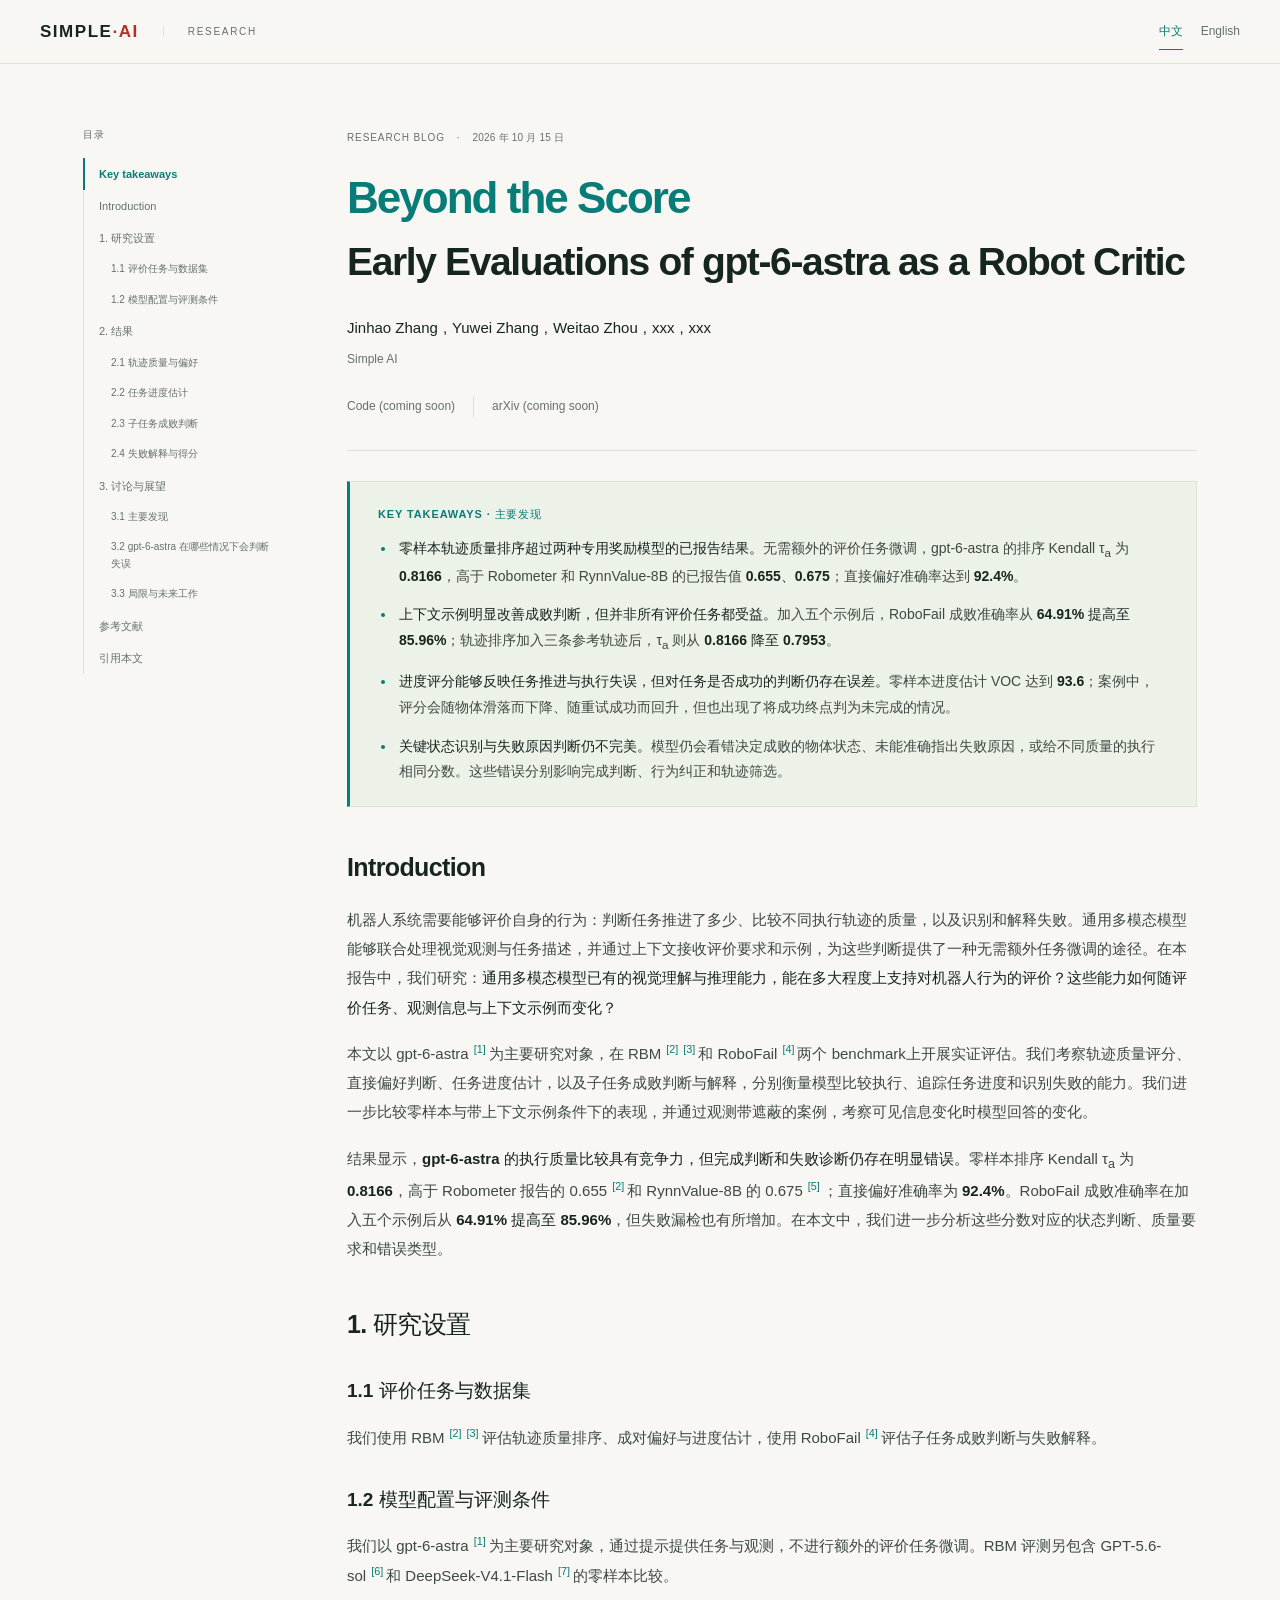
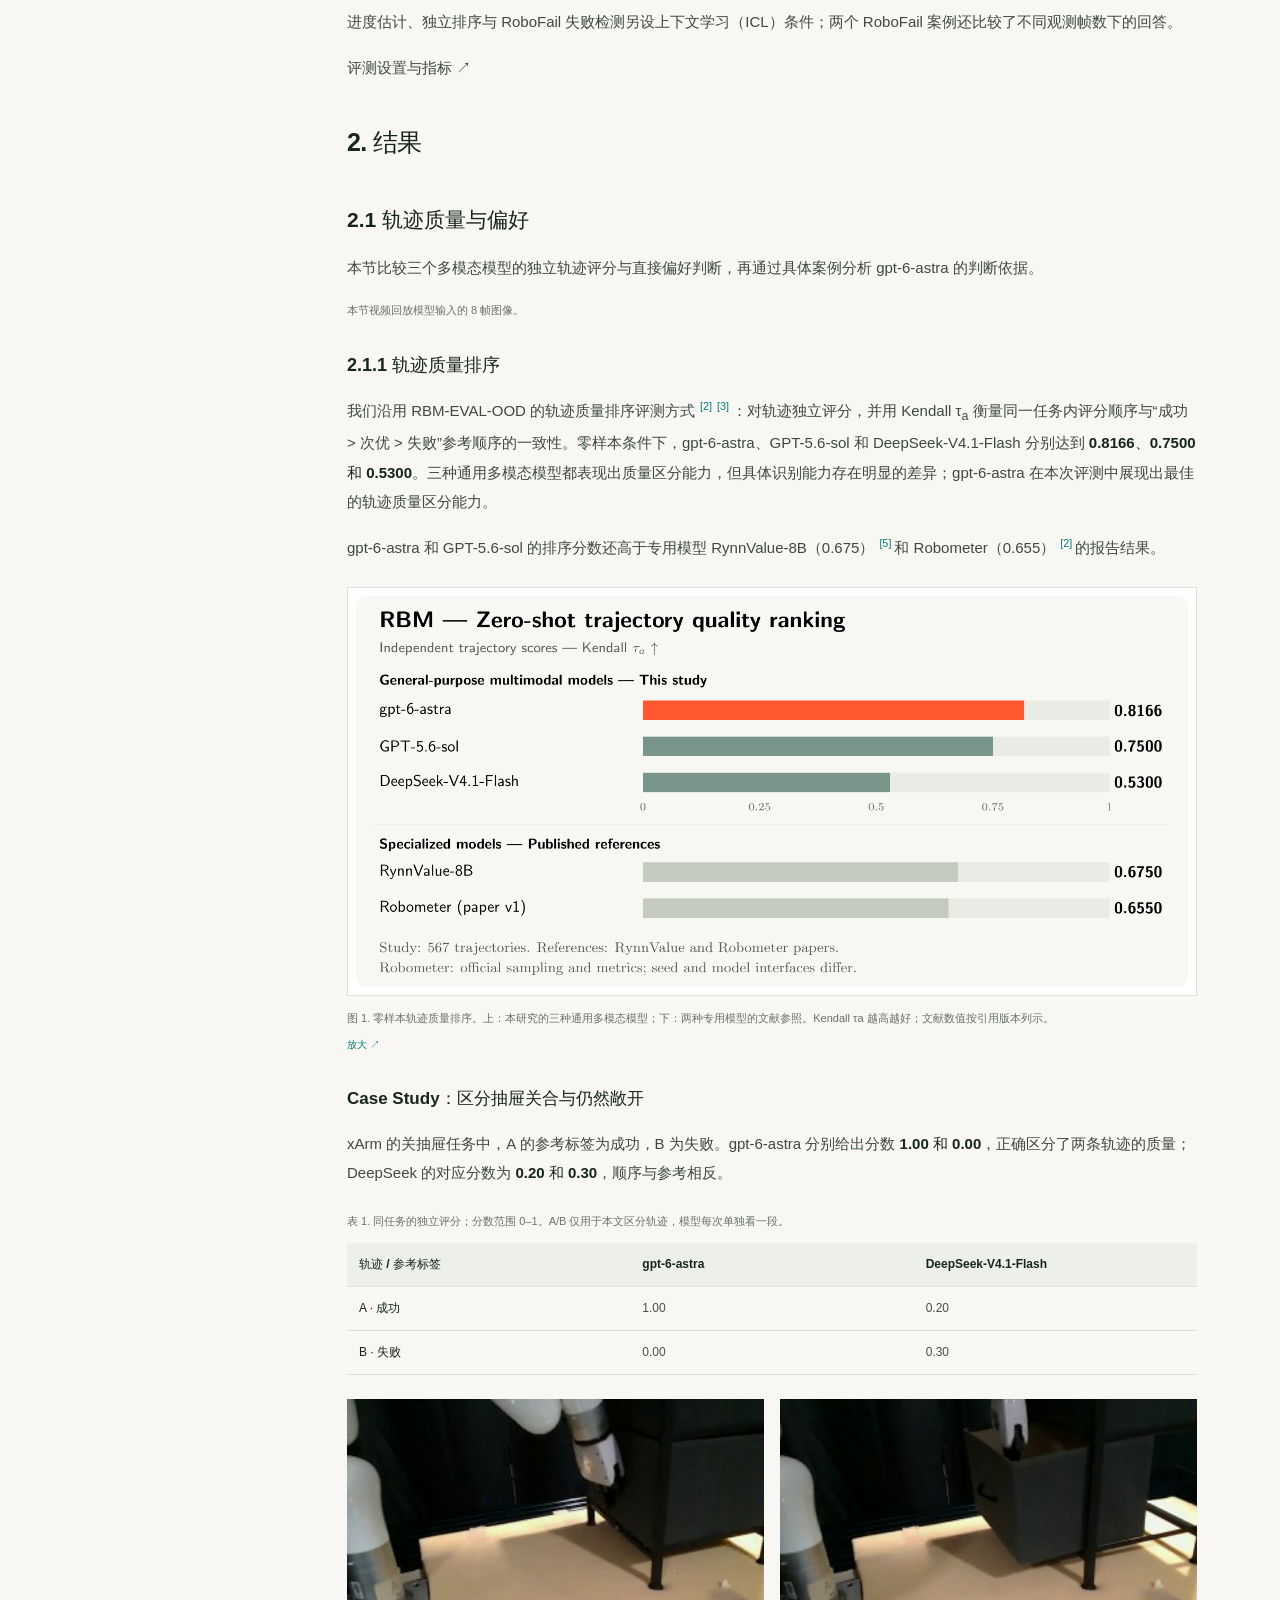
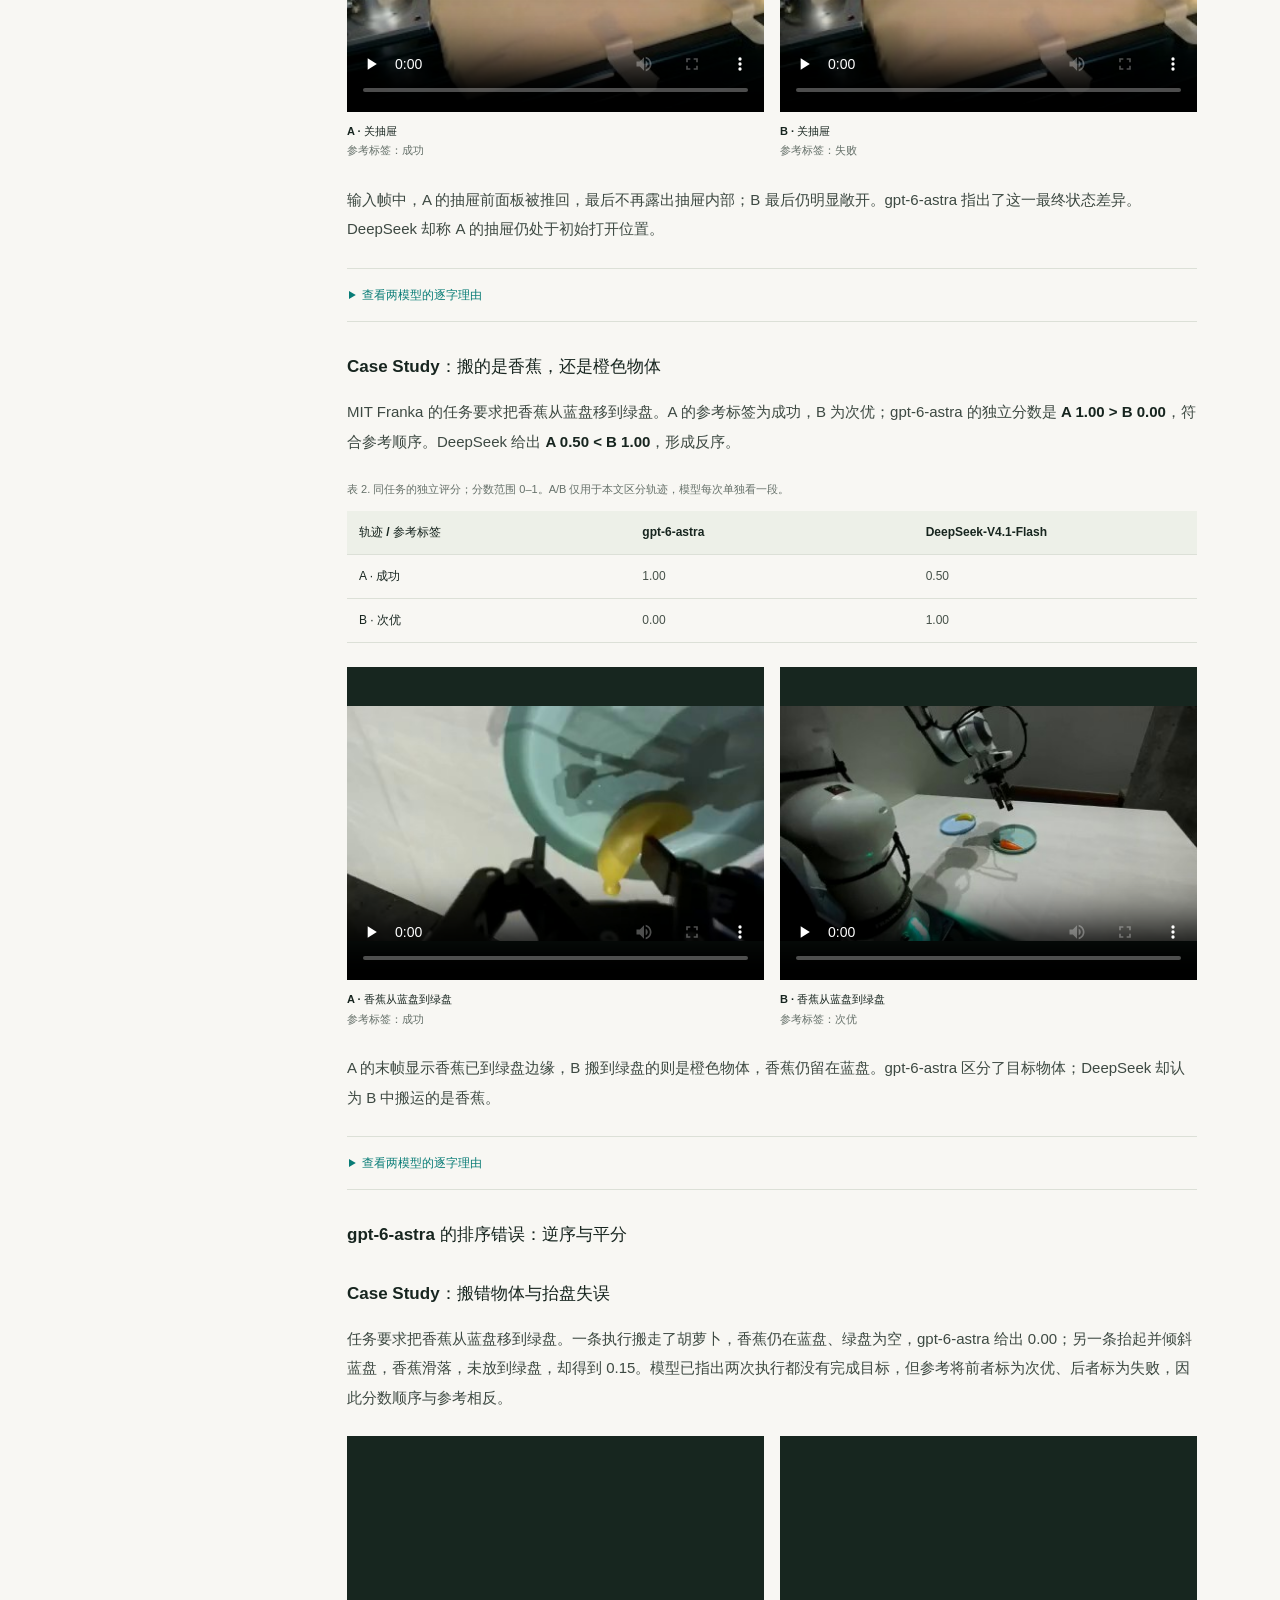
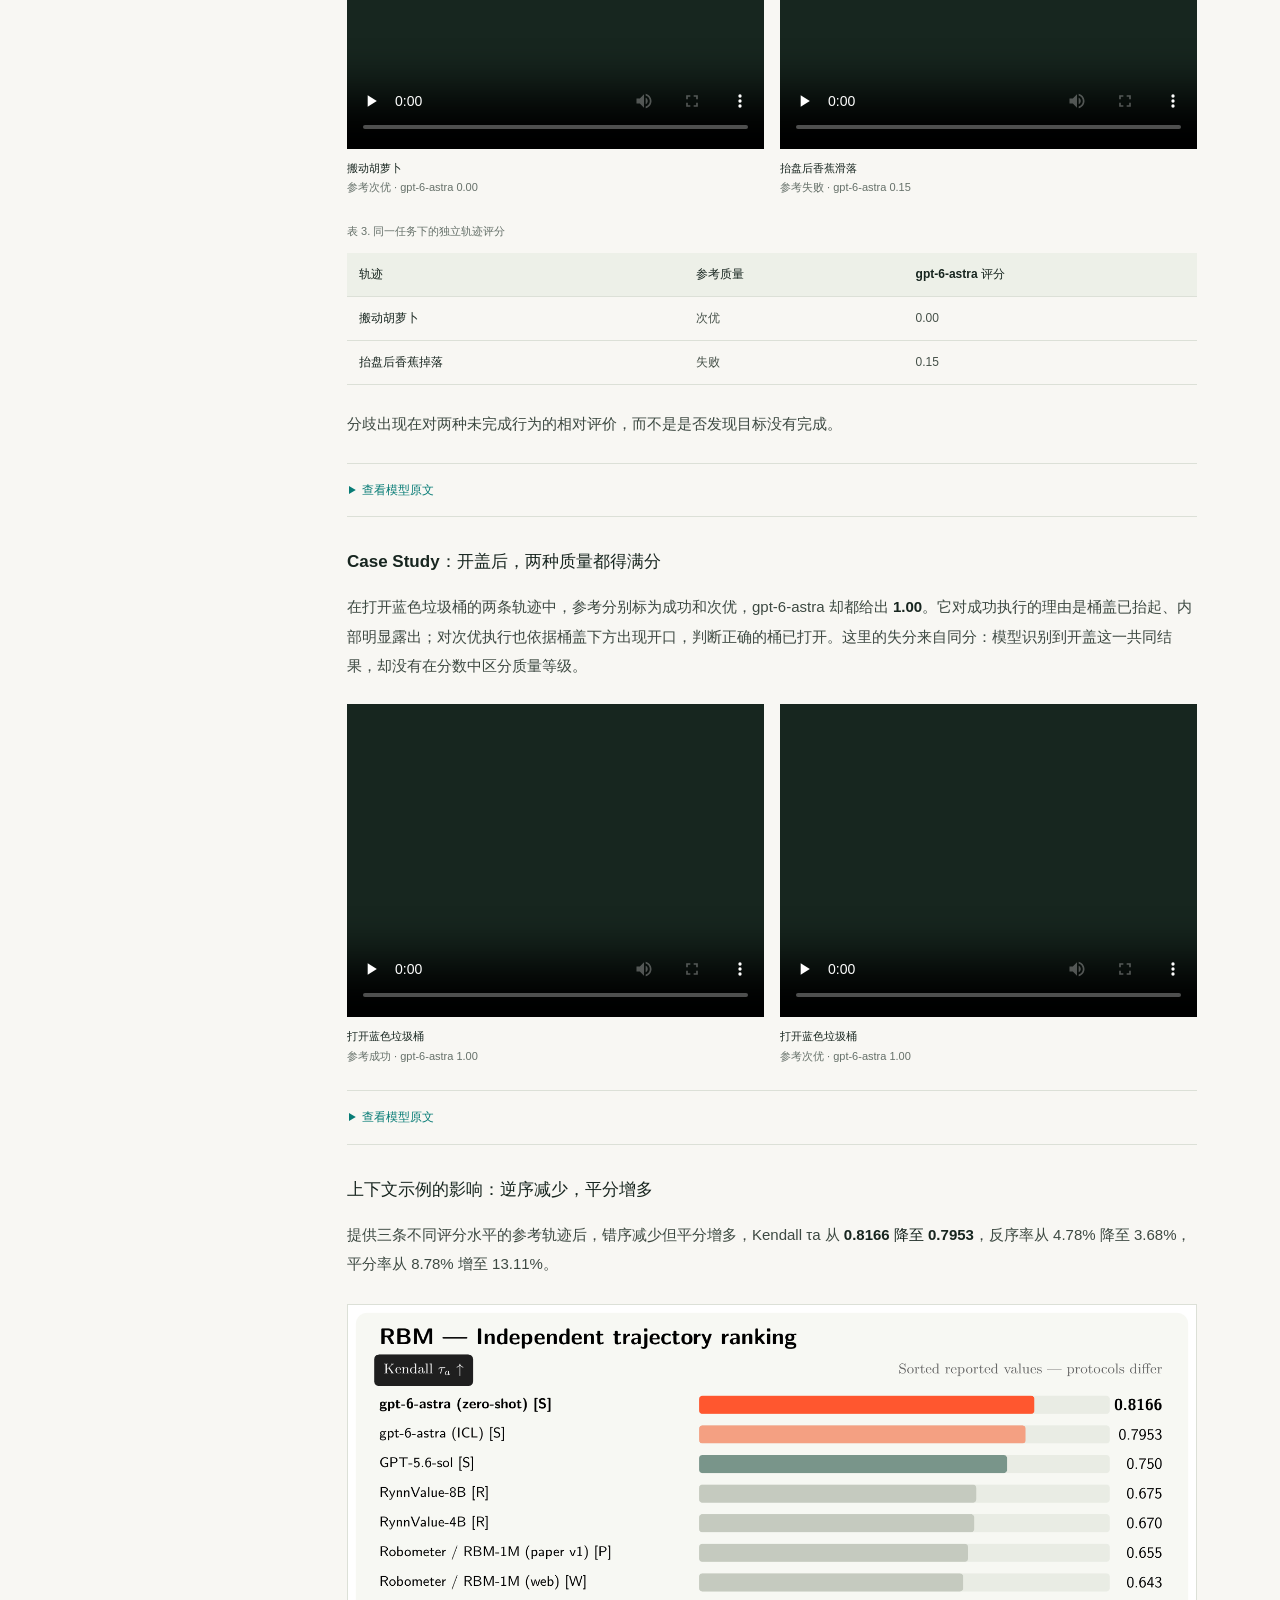
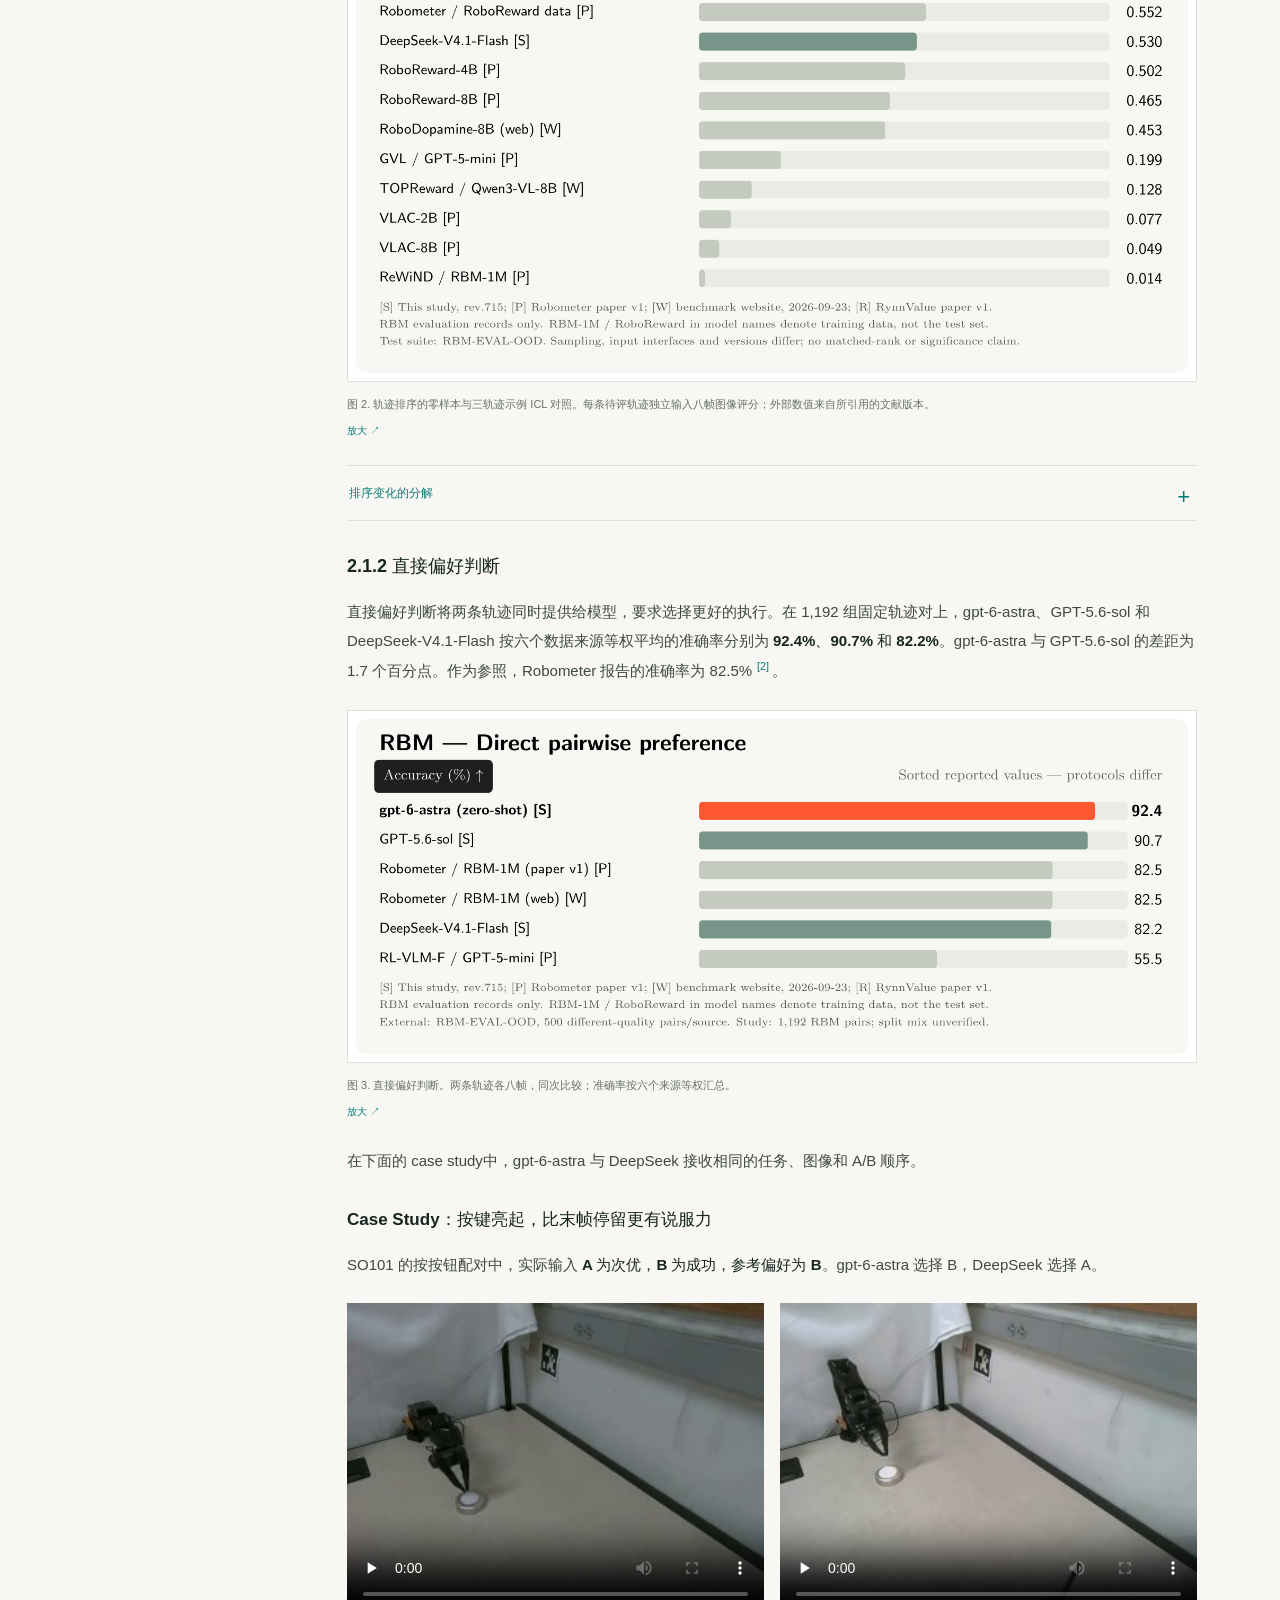
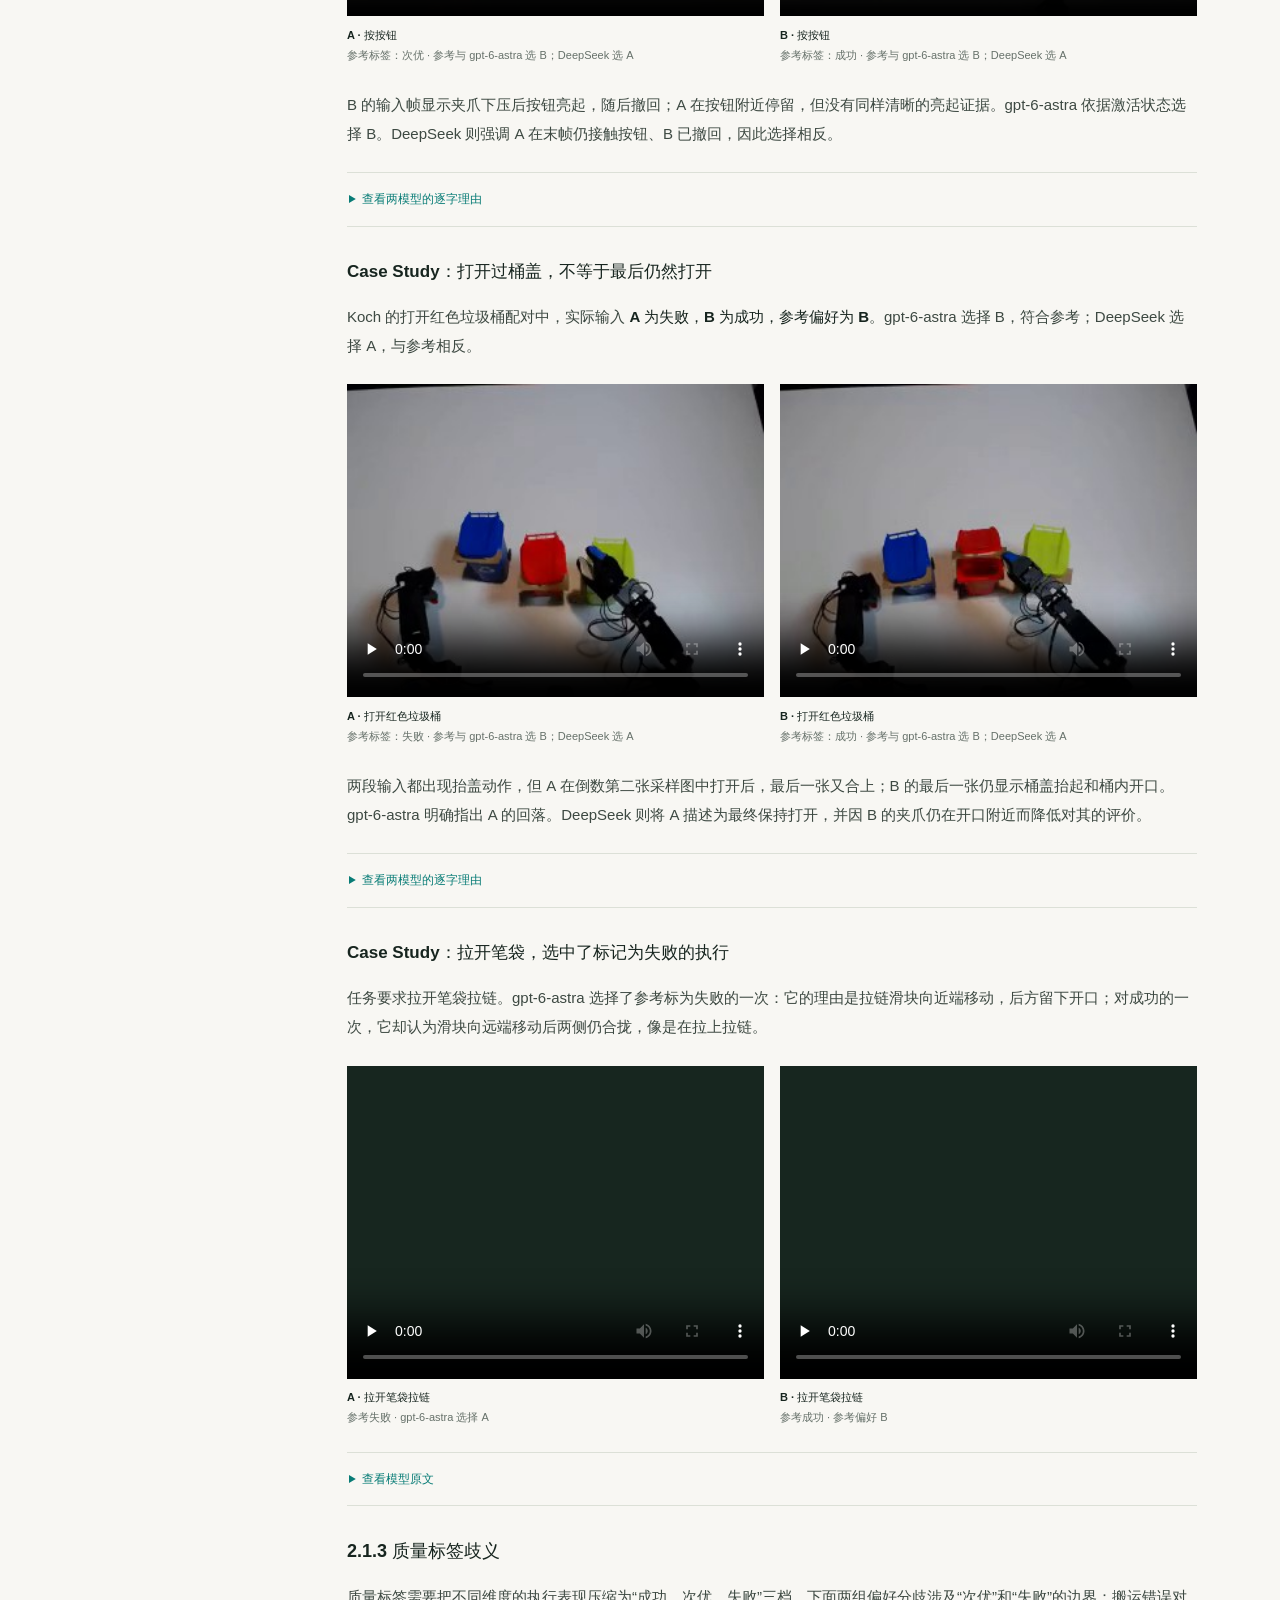
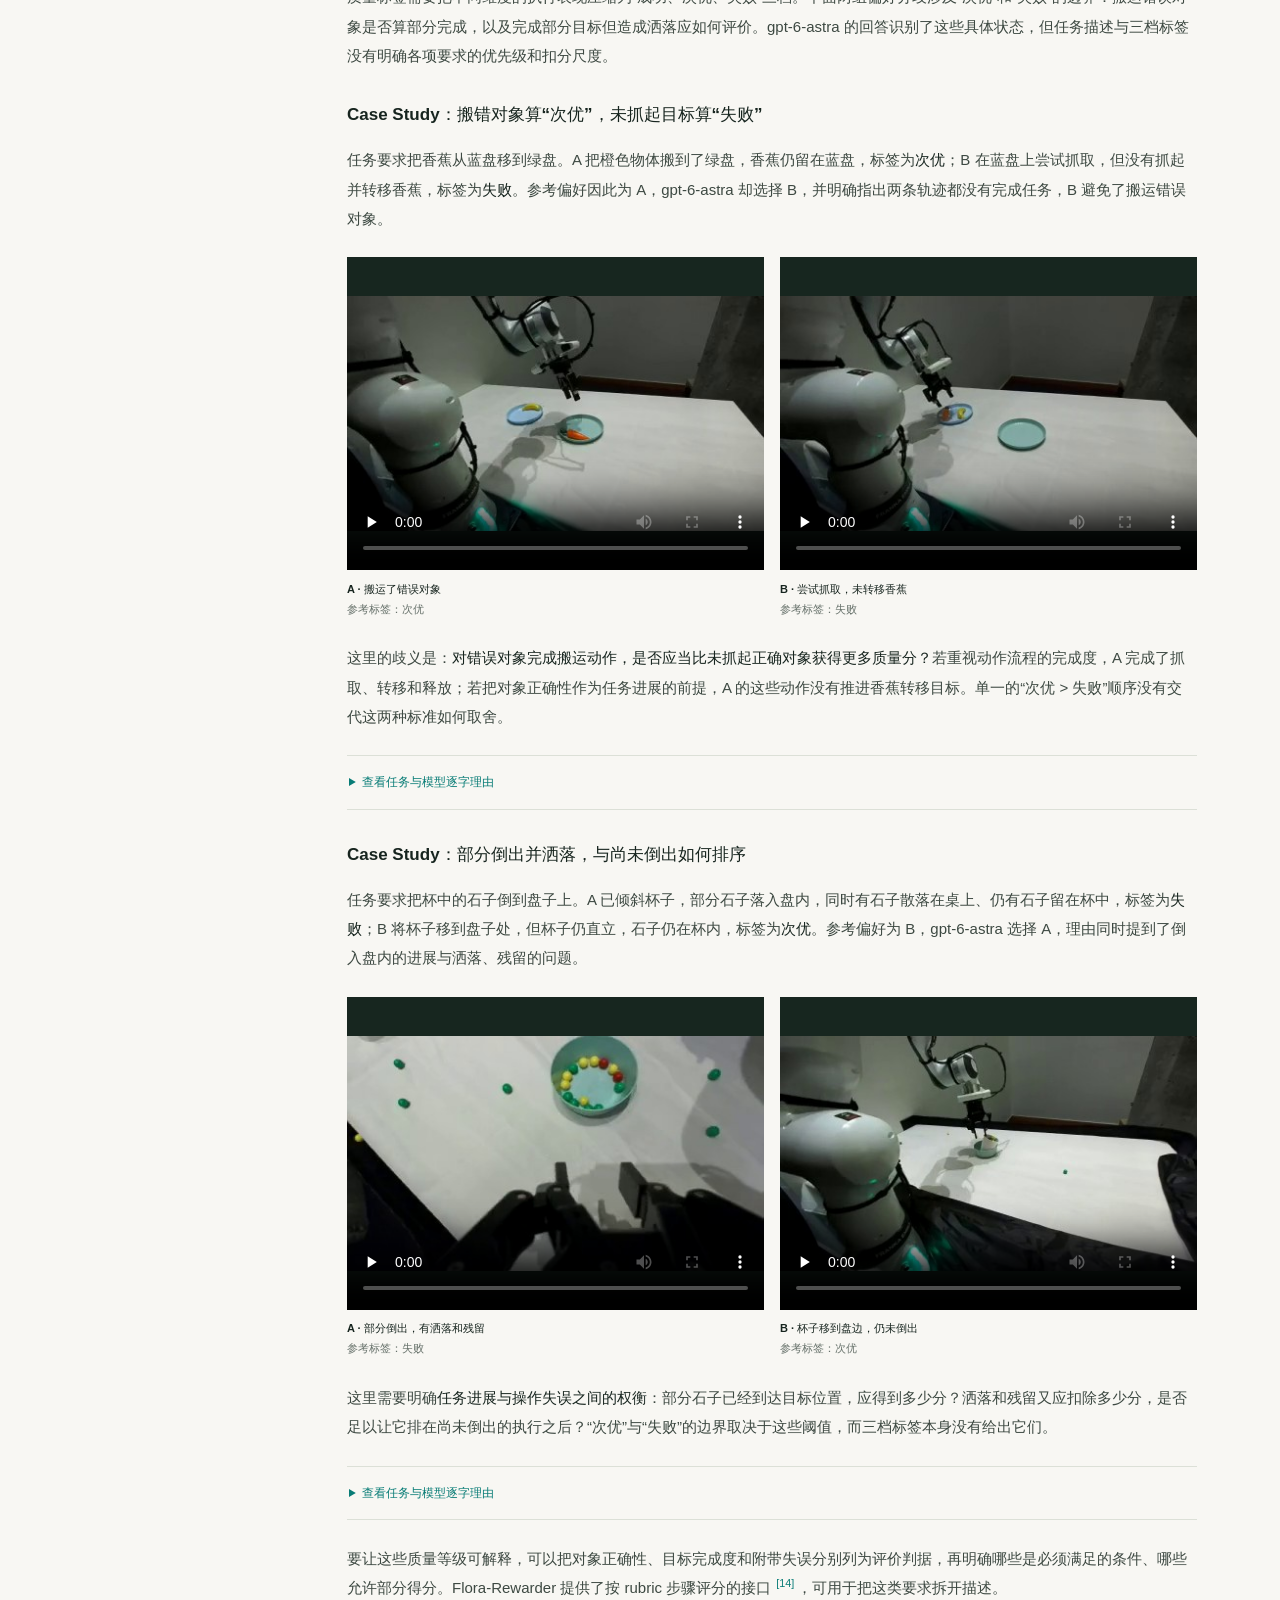
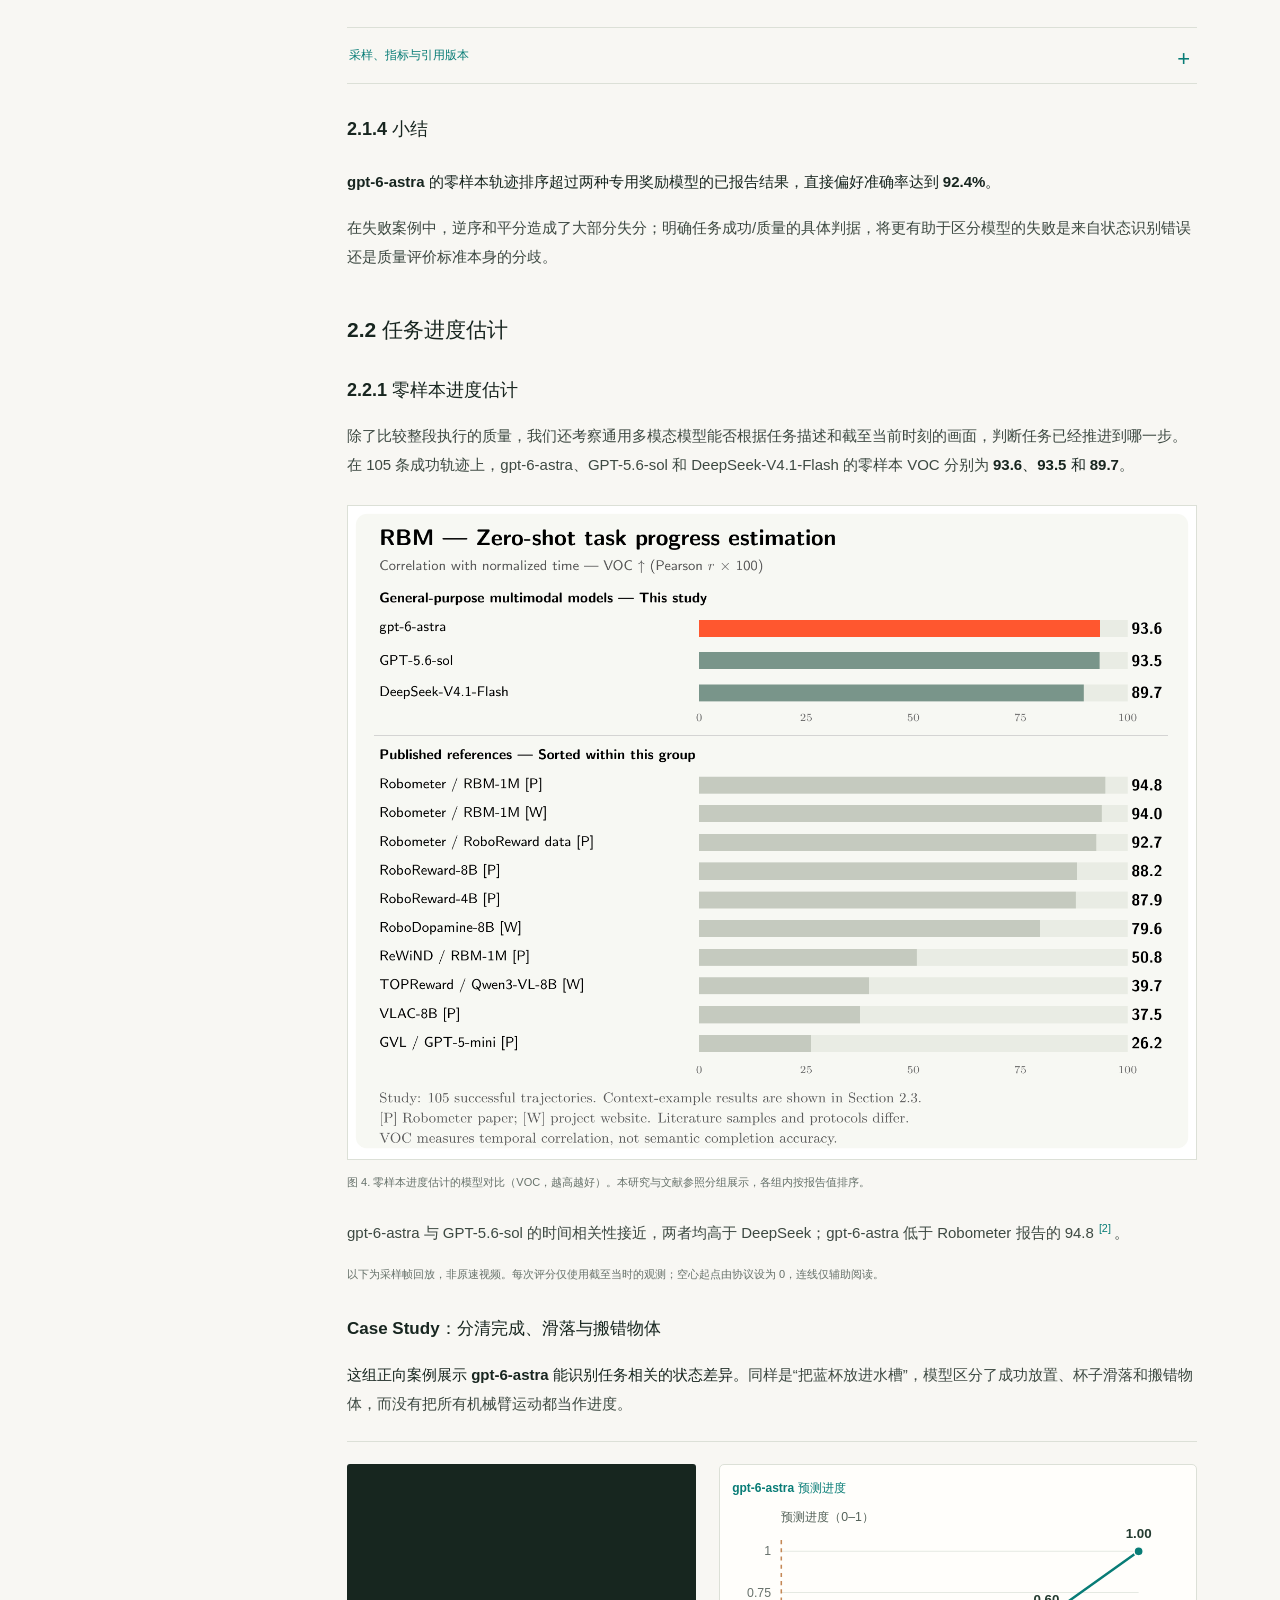
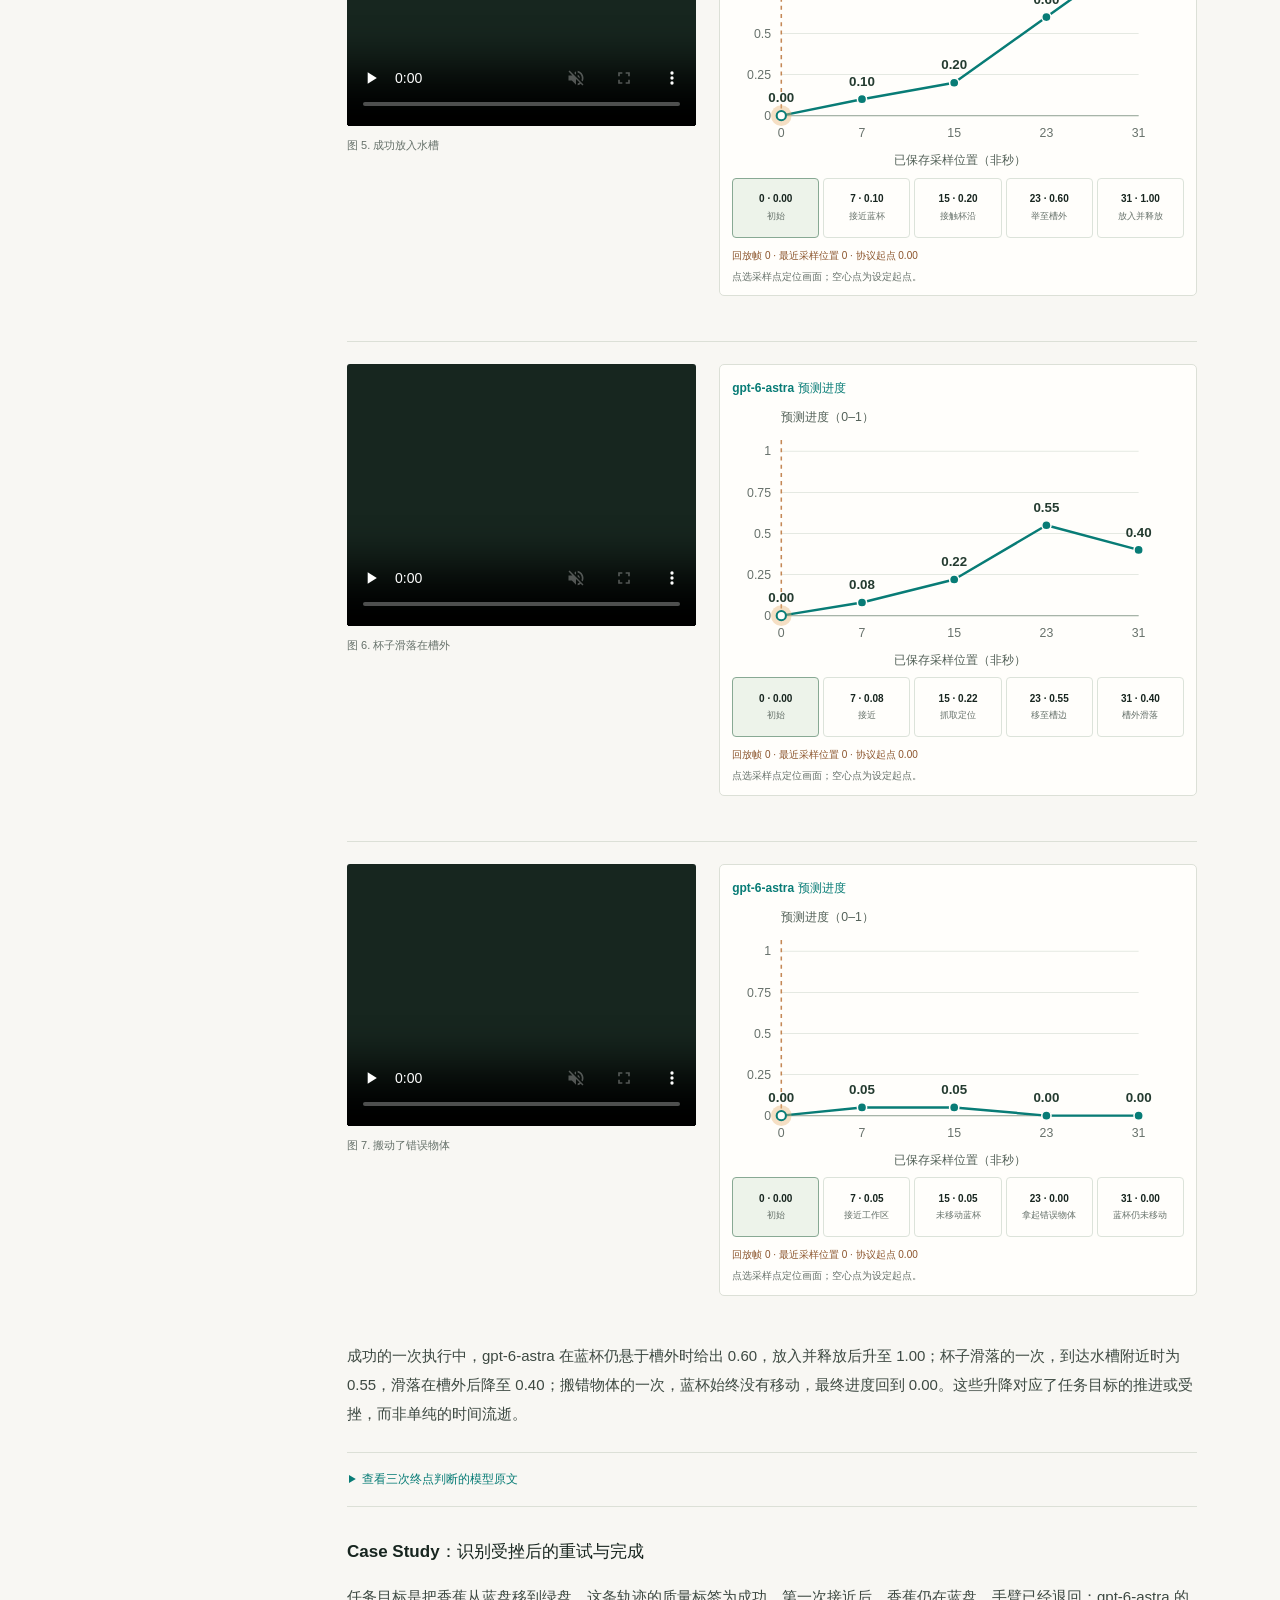
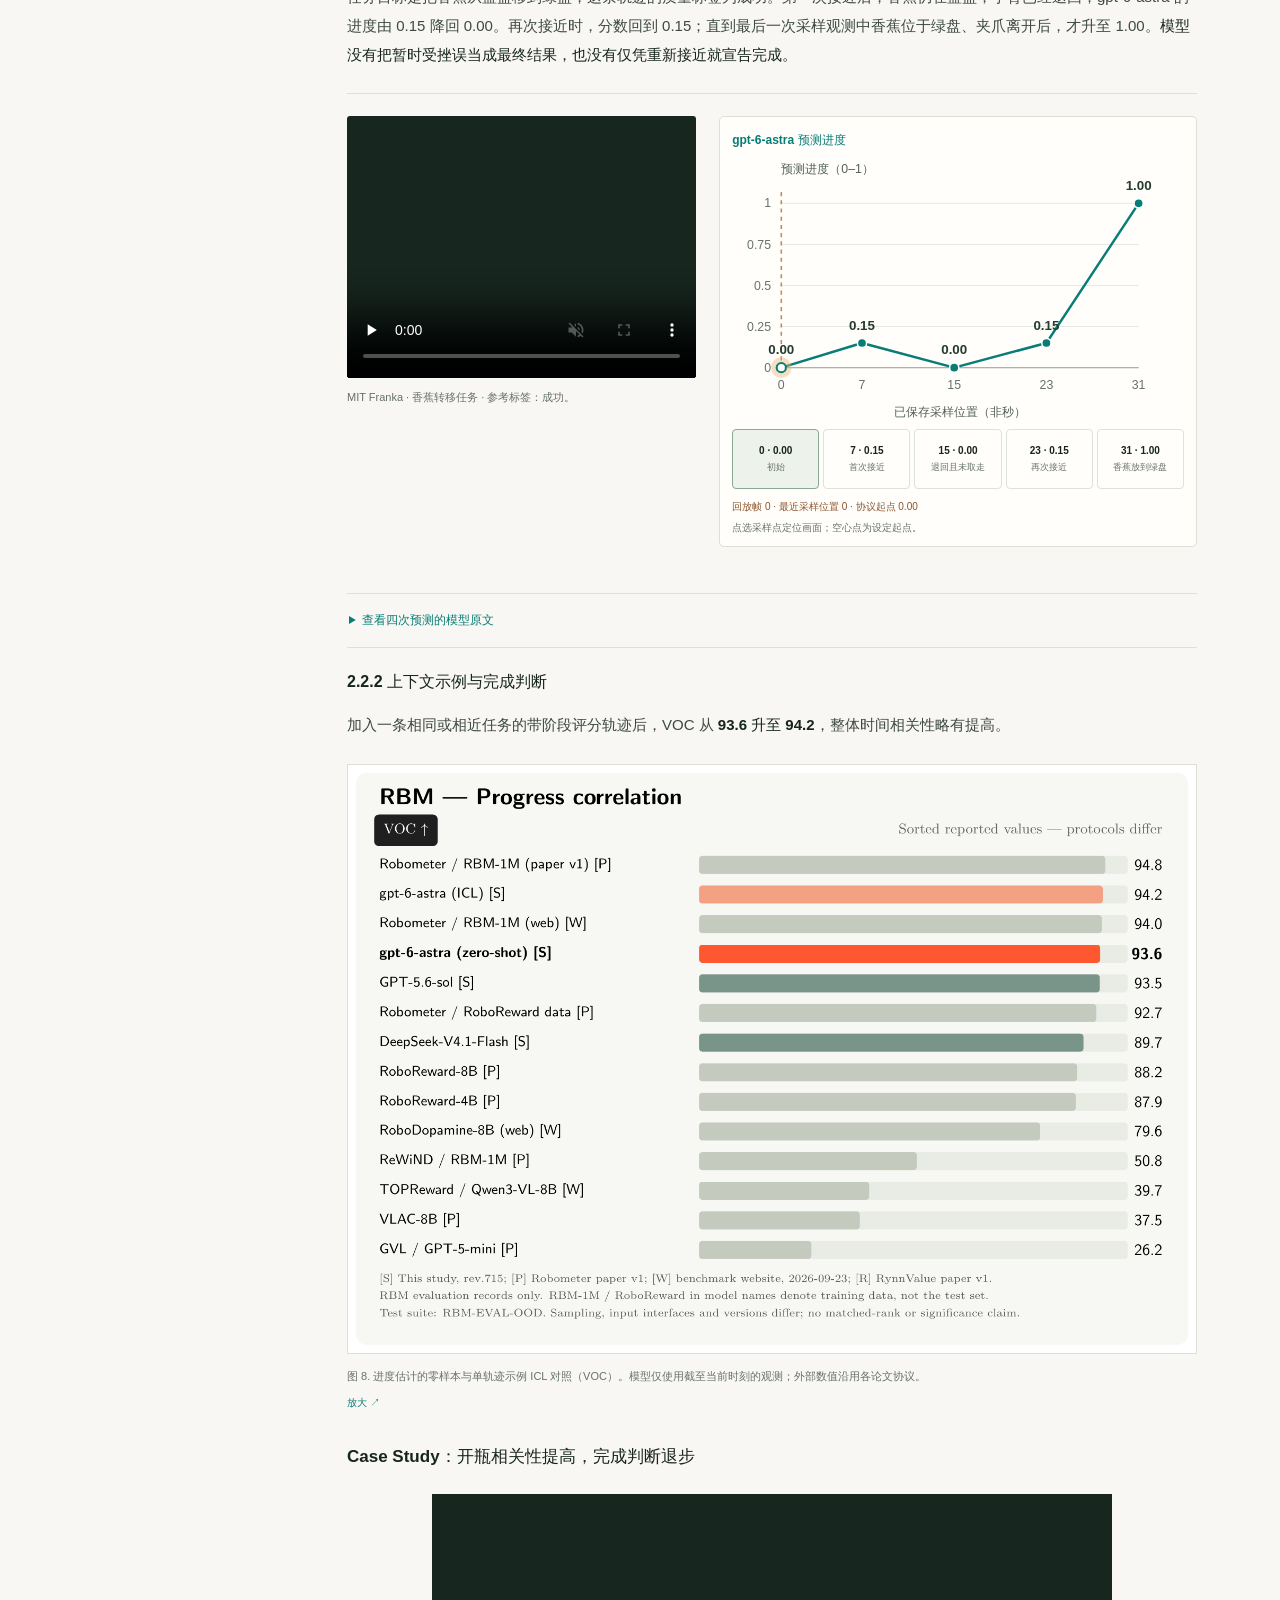
==== commit 693b1488: "Clarify ranking findings and restore quality summary" ====
--- a/index.html
+++ b/index.html
@@ -82,13 +82,13 @@
 <h2>Key takeaways · 主要发现</h2>
 <ul>
 <li>
-<strong>gpt-6-astra 无需针对评价任务额外微调，轨迹质量比较已可与专用奖励模型竞争。</strong>零样本排序 Kendall τ<sub>a</sub> 为 <strong>0.8166</strong>，高于 Robometer 和 RynnValue-8B 的已报告值 <strong>0.655、0.675</strong>；直接偏好准确率达到 <strong>92.4%</strong>。</li>
+<strong>零样本轨迹质量排序超过两种专用奖励模型的已报告结果。</strong>无需额外的评价任务微调，gpt-6-astra 的排序 Kendall τ<sub>a</sub> 为 <strong>0.8166</strong>，高于 Robometer 和 RynnValue-8B 的已报告值 <strong>0.655、0.675</strong>；直接偏好准确率达到 <strong>92.4%</strong>。</li>
 <li>
-<strong>gpt-6-astra 能通过上下文示例改善成败判断，但并非所有评价任务都受益。</strong>加入五个示例后，RoboFail 成败准确率从 <strong>64.91% 提高至 85.96%</strong>；轨迹排序加入三条参考轨迹后，τ<sub>a</sub> 则从 <strong>0.8166 降至 0.7953</strong>。</li>
+<strong>上下文示例明显改善成败判断，但并非所有评价任务都受益。</strong>加入五个示例后，RoboFail 成败准确率从 <strong>64.91% 提高至 85.96%</strong>；轨迹排序加入三条参考轨迹后，τ<sub>a</sub> 则从 <strong>0.8166 降至 0.7953</strong>。</li>
 <li>
-<strong>gpt-6-astra 的进度评分能够反映任务推进与执行失误，但对任务是否成功的判断仍存在误差。</strong>零样本进度估计 VOC 达到 <strong>93.6</strong>；案例中，评分会随物体滑落而下降、随重试成功而回升，但也出现了将成功终点判为未完成的情况。</li>
+<strong>进度评分能够反映任务推进与执行失误，但对任务是否成功的判断仍存在误差。</strong>零样本进度估计 VOC 达到 <strong>93.6</strong>；案例中，评分会随物体滑落而下降、随重试成功而回升，但也出现了将成功终点判为未完成的情况。</li>
 <li>
-<strong>gpt-6-astra 对关键状态和失败原因的判断仍不完美。</strong>模型仍会看错决定成败的物体状态、未能准确指出失败原因，或给不同质量的执行相同分数。这些错误分别影响完成判断、行为纠正和轨迹筛选。</li>
+<strong>关键状态识别与失败原因判断仍不完美。</strong>模型仍会看错决定成败的物体状态、未能准确指出失败原因，或给不同质量的执行相同分数。这些错误分别影响完成判断、行为纠正和轨迹筛选。</li>
 </ul>
 </section>
 <section id="overview" class="" data-toc>
@@ -439,7 +439,7 @@
 </figure>
 </details>
 <h4 id="preference-results" data-toc>2.1.2 直接偏好判断</h4>
-<p>直接偏好判断将两条轨迹同时提供给模型，要求选择更好的执行。在 1,192 组固定轨迹对上，gpt-6-astra、GPT-5.6-sol 和 DeepSeek-V4.1-Flash 的准确率分别为 <strong>92.4%、90.7% 和 82.2%</strong>。gpt-6-astra 与 GPT-5.6-sol 的差距为 1.7 个百分点。作为参照，Robometer 报告的准确率为 82.5%<sup class="citation">
+<p>直接偏好判断将两条轨迹同时提供给模型，要求选择更好的执行。在 1,192 组固定轨迹对上，gpt-6-astra、GPT-5.6-sol 和 DeepSeek-V4.1-Flash 按六个数据来源等权平均的准确率分别为 <strong>92.4%、90.7% 和 82.2%</strong>。gpt-6-astra 与 GPT-5.6-sol 的差距为 1.7 个百分点。作为参照，Robometer 报告的准确率为 82.5%<sup class="citation">
 <a href="#ref-robometer" aria-label="Robometer">[2]</a>
 </sup>。</p>
 <figure class="figure">
@@ -636,7 +636,7 @@
 <h4 id="quality-results-summary" data-toc>2.1.4 小结</h4>
 <div class="section-summary" id="literature">
 <p>
-<br/>
+<strong>gpt-6-astra 的零样本轨迹排序超过两种专用奖励模型的已报告结果，直接偏好准确率达到 92.4%。</strong>
 </p>
 <p>在失败案例中，逆序和平分造成了大部分失分；明确任务成功/质量的具体判据，将更有助于区分模型的失败是来自状态识别错误还是质量评价标准本身的分歧。</p>
 </div>
